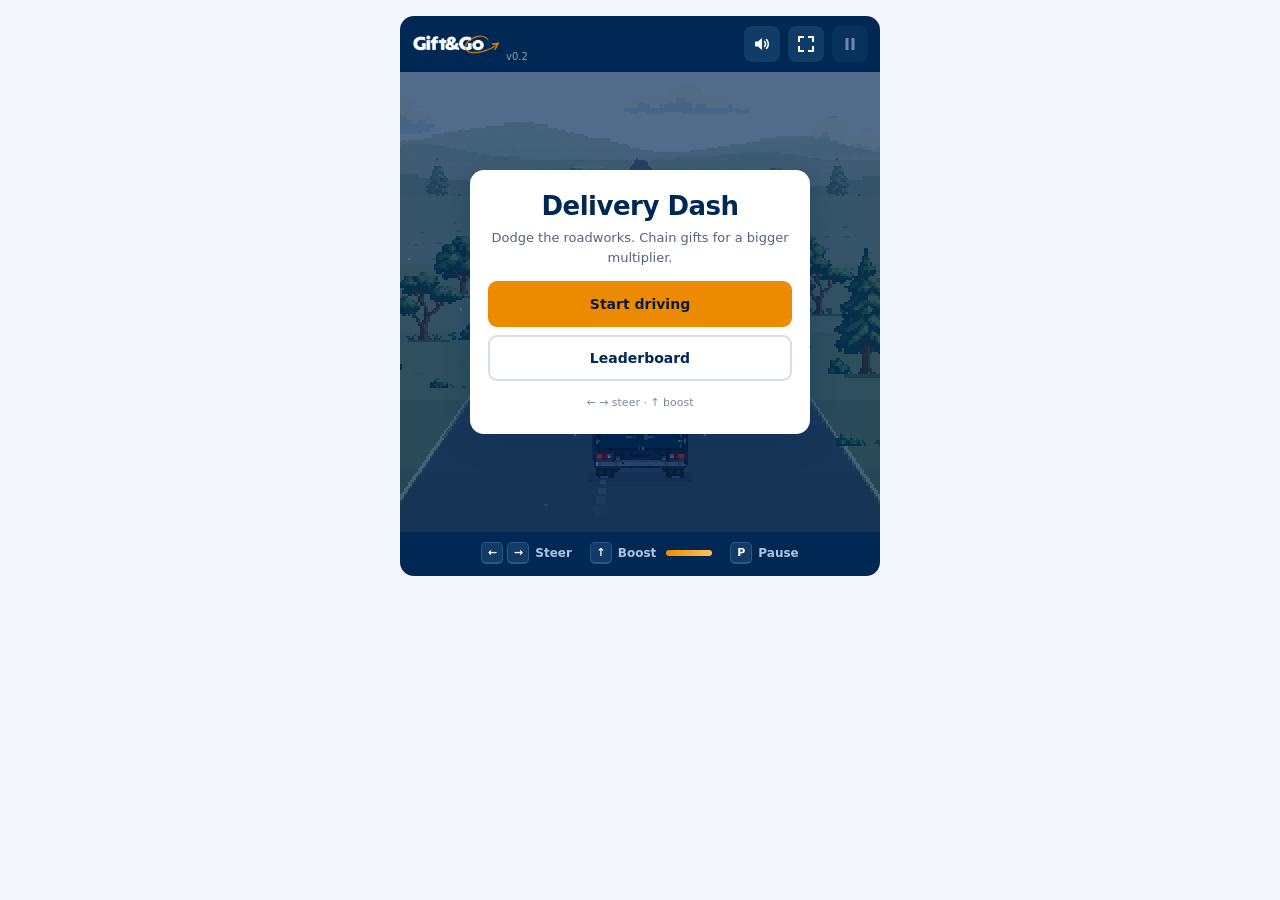
==== index.html @ 468d2d81 "Add music, sound effects and thumb boost control - Background music tracks and synthesized sound eff" ====
<!doctype html>
<html lang="en"><head><meta charset="UTF-8"><meta name="viewport" content="width=device-width,initial-scale=1,viewport-fit=cover"><title>Gift&Go Delivery Dash</title><style>body{margin:0;padding:16px;background:#F4F6FB;font-family:system-ui} @media(max-width:400px){body{padding:0}}</style></head><body>
<div id="giftgo-delivery-dash-preview">
<section class="delivery-dash" tabindex="-1" aria-label="Gift and Go Delivery Dash driving game">
  <header class="dash-header">
    <img data-brand-logo width="88" height="21" alt="Gift&amp;Go" />
    <small class="dash-version">v0.2</small>
    <div class="dash-volume dash-header-first">
      <button class="dash-icon-button" type="button" data-action="volume" aria-label="Volume" aria-expanded="false">
        <svg viewBox="0 0 16 16" width="16" height="16" aria-hidden="true"><path d="M1 5.5h3L8 2v12l-4-3.5H1z" fill="currentColor"/><path data-volume-waves d="M10.5 5.5a3.5 3.5 0 010 5M12.5 3.5a6.5 6.5 0 010 9" fill="none" stroke="currentColor" stroke-width="1.6" stroke-linecap="round"/></svg>
      </button>
      <div class="dash-volume-panel" data-volume-panel hidden>
        <span aria-hidden="true">Music</span>
        <input type="range" min="0" max="100" step="5" value="40" data-volume aria-label="Music volume" />
        <output data-volume-value>40%</output>
        <span aria-hidden="true">Effects</span>
        <input type="range" min="0" max="100" step="5" value="50" data-sfx-volume aria-label="Sound effects volume" />
        <output data-sfx-volume-value>50%</output>
        <span class="dash-thumb-setting" aria-hidden="true">Boost</span>
        <div class="dash-thumb-setting dash-thumb-toggle" role="radiogroup" aria-label="Boost button side">
          <button type="button" role="radio" data-thumb="left" aria-checked="false">Left</button>
          <button type="button" role="radio" data-thumb="right" aria-checked="true">Right</button>
        </div>
      </div>
    </div>
    <button class="dash-icon-button" type="button" data-action="fullscreen" aria-label="Enter fullscreen" aria-pressed="false">
      <svg viewBox="0 0 16 16" width="16" height="16" aria-hidden="true" data-fullscreen-icon><path d="M1 6V1h5M10 1h5v5M15 10v5h-5M6 15H1v-5" fill="none" stroke="currentColor" stroke-width="2"/></svg>
    </button>
    <button class="dash-icon-button" type="button" data-action="pause" aria-label="Pause" disabled>
      <svg viewBox="0 0 16 16" width="16" height="16" aria-hidden="true"><path data-pause-icon d="M3.5 2h3v12h-3zM9.5 2h3v12h-3z" fill="currentColor"/></svg>
    </button>
  </header>
  <div class="dash-scene" data-scene>
    <canvas data-game-canvas width="240" height="230" aria-label="Three-lane road. Steer left and right to dodge cones, barriers, traffic drums and potholes. Collect gifts, and grab the rare golden coupon, as the pace increases."></canvas>
    <img class="dash-truck-logo" data-truck-logo alt="" aria-hidden="true" />
    <div class="dash-hud" aria-label="Run statistics">
      <span class="dash-score" data-score-box>
        <span class="dash-pill"><span data-score>0</span><small>pts</small><span class="dash-mult" data-multiplier>×1</span></span>
        <span class="dash-chain" aria-hidden="true"><span data-chain-fill></span></span>
      </span>
      <span class="dash-pill dash-pill-points" aria-label="Gift points to spend at shops">
        <svg viewBox="0 0 16 16" width="14" height="14" aria-hidden="true"><path d="M2 6h12v3H2zM3 9h10v5H3zM7 6h2v8H7z" fill="currentColor"/><path d="M8 6C6 2 3 3 4 6M8 6c2-4 5-3 4 0" fill="none" stroke="currentColor" stroke-width="1.4"/></svg>
        <span data-points>0</span>
      </span>
    </div>
    <div class="dash-perks" data-perks hidden></div>
    <div class="dash-delivery" data-delivery hidden>
      <span data-delivery-text></span>
      <span class="dash-delivery-bar" aria-hidden="true"><span data-delivery-fill></span></span>
    </div>
    <span class="dash-toast" data-toast hidden></span>
    <span class="dash-streak-call" data-streak-call aria-hidden="true" hidden></span>
    <span class="dash-snappy" data-snappy aria-hidden="true" hidden><span class="dash-snappy-word">SNAPPY</span><span class="dash-snappy-points" data-snappy-points></span></span>
    <div class="dash-swipe-hint" data-swipe-hint aria-hidden="true" hidden>
      <div class="dash-swipe-track">
        <svg class="dash-swipe-chevron dash-swipe-chevron-left" viewBox="0 0 16 12" width="20" height="15"><path d="M7 1L2 6l5 5M14 1L9 6l5 5" fill="none" stroke="currentColor" stroke-width="2.4" stroke-linecap="round" stroke-linejoin="round"/></svg>
        <span class="dash-swipe-trail dash-swipe-trail-left"></span>
        <span class="dash-swipe-trail dash-swipe-trail-right"></span>
        <svg class="dash-swipe-hand" viewBox="0 0 13 17" width="26" height="34" shape-rendering="crispEdges">
          <path fill="#002855" d="M3 0h5v10H3zM6 5h7v6H6zM0 7h5v5H0zM1 8h12v7H1zM2 15h10v2H2z"/>
          <path fill="#FFF" d="M4 1h3v9H4zM7 6h5v4H7zM1 8h3v3H1zM2 9h10v5H2zM3 14h8v2H3z"/>
          <path fill="#002855" d="M9 6h1v3H9z"/>
        </svg>
        <svg class="dash-swipe-chevron dash-swipe-chevron-right" viewBox="0 0 16 12" width="20" height="15"><path d="M2 1l5 5-5 5M9 1l5 5-5 5" fill="none" stroke="currentColor" stroke-width="2.4" stroke-linecap="round" stroke-linejoin="round"/></svg>
      </div>
      <span class="dash-swipe-label">SWIPE TO STEER</span>
    </div>
    <button class="dash-boost" type="button" data-action="boost" aria-label="Boost. Hold to go faster" disabled>
      <span class="dash-boost-label" data-boost-label>BOOST</span>
    </button>
    <div class="dash-overlay" data-overlay>
      <div class="dash-overlay-card" data-main-card>
        <span class="dash-eyebrow" data-eyebrow hidden></span>
        <h2 data-overlay-title>Delivery Dash</h2>
        <p data-overlay-message>Dodge the roadworks. Collect the gifts.</p>
        <form class="dash-submit" data-submit hidden>
          <input type="text" data-nickname maxlength="16" placeholder="Nickname for the leaderboard" autocomplete="nickname" aria-label="Nickname for the leaderboard" />
          <button type="submit" data-submit-button>Submit</button>
        </form>
        <p class="dash-board-note" data-board-note role="status" hidden></p>
        <div class="dash-rewards" data-rewards hidden></div>
        <div class="dash-actions">
          <button class="dash-start" type="button" data-action="start" disabled>Start driving</button>
          <button class="dash-start" type="button" data-action="leave-shop" hidden>Back on the road</button>
          <button class="dash-secondary" type="button" data-action="open-board">Leaderboard</button>
        </div>
        <p class="dash-howto" data-howto>
          <span class="dash-howto-keys">← → steer · ↑ boost</span>
          <span class="dash-howto-touch">Swipe to steer · hold BOOST</span>
        </p>
      </div>
      <div class="dash-overlay-card dash-board-card" data-board-card hidden>
        <h2>Leaderboard</h2>
        <div class="dash-board-tabs" role="tablist" aria-label="Leaderboard version">
          <button type="button" role="tab" data-board-tab="v02" aria-selected="true">v0.2 · Score</button>
          <button type="button" role="tab" data-board-tab="v01" aria-selected="false">v0.1 · Hall of Fame</button>
        </div>
        <input class="dash-board-search" type="search" data-board-search maxlength="16" placeholder="Search names" autocomplete="off" spellcheck="false" aria-label="Search leaderboard names" />
        <p class="dash-board-note" data-board-result role="status" hidden></p>
        <ol class="dash-board" data-board-list></ol>
        <p class="dash-board-empty" data-board-empty></p>
        <button class="dash-start" type="button" data-action="close-board">Back</button>
      </div>
    </div>
  </div>
  <footer class="dash-controls" aria-label="Keyboard controls">
    <span class="dash-key-group"><kbd>←</kbd><kbd>→</kbd><span>Steer</span></span>
    <span class="dash-key-group"><kbd>↑</kbd><span>Boost</span><span class="dash-boost-meter" data-boost-meter aria-hidden="true"><span></span></span></span>
    <span class="dash-key-group"><kbd>P</kbd><span>Pause</span></span>
  </footer>
  <span class="dash-sr-only" role="status" aria-live="polite" data-live-status></span>
</section>

</div>
<style>

.delivery-dash, .delivery-dash * { box-sizing: border-box; }
.delivery-dash { width: 100%; max-width: 480px; margin-inline: auto; overflow: hidden; border-radius: 14px; background: #002855; color: #fff; font-family: system-ui, -apple-system, BlinkMacSystemFont, "Segoe UI", sans-serif; }
.delivery-dash:focus { outline: none; }
.delivery-dash button { font: inherit; cursor: pointer; }
.delivery-dash button:focus-visible { outline: 3px solid #FFC35B; outline-offset: -3px; }
.delivery-dash button:disabled { cursor: default; opacity: 0.45; }
.delivery-dash [hidden] { display: none !important; } 

.dash-header { position: relative; display: flex; align-items: center; gap: 8px; padding: 10px 12px; }
.dash-header img { display: block; object-fit: contain; }
.dash-version { align-self: flex-end; margin-left: -2px; font-size: 10px; line-height: 1; opacity: 0.55; }
.dash-header-first { margin-left: auto; }
.dash-icon-button { display: grid; place-items: center; width: 36px; height: 36px; padding: 0; background: #123C68; border: 0; border-radius: 8px; color: #FFF; }
/* The panel hangs from the header's right edge so it fits on narrow screens. */
.dash-volume-panel { position: absolute; top: calc(100% - 4px); right: 12px; z-index: 20; display: grid; grid-template-columns: auto minmax(80px, 120px) auto; align-items: center; gap: 8px 10px; padding: 10px 12px; border-radius: 10px; background: #123C68; box-shadow: 0 4px 14px #0008; }
.dash-volume-panel input { width: 100%; margin: 0; accent-color: #ED8B00; cursor: pointer; }
.dash-volume-panel span { font-size: 12px; font-weight: 700; }
.dash-volume-panel output { min-width: 34px; font-size: 12px; font-weight: 700; font-variant-numeric: tabular-nums; text-align: right; }

.dash-scene { position: relative; width: 100%; min-height: 340px; overflow: hidden; background: #002855; }
.dash-scene canvas { display: block; width: 100%; height: auto; image-rendering: pixelated; touch-action: pan-y; }
.dash-truck-logo { position: absolute; display: block; height: auto; image-rendering: auto; max-width: none; pointer-events: none; visibility: hidden; }
.delivery-dash[data-state="running"] .dash-scene { min-height: 0; }

.dash-hud { position: absolute; top: 10px; left: 10px; right: 10px; display: flex; justify-content: space-between; pointer-events: none; }
.delivery-dash[data-state="ready"] .dash-hud { visibility: hidden; }
.dash-pill { display: inline-flex; align-items: center; gap: 5px; padding: 5px 12px; border-radius: 999px; background: #002855D9; color: #FFF; font-size: 17px; font-weight: 700; font-variant-numeric: tabular-nums; }
.dash-pill small { font-size: 11px; font-weight: 600; color: #AEC3DC; }
.dash-pill-points { color: #FFC35B; align-self: flex-start; }
.dash-score { display: flex; flex-direction: column; align-items: flex-start; gap: 4px; }
.dash-mult { margin-left: 2px; color: #FFC35B; font-size: 14px; font-weight: 800; transition: color 0.2s, text-shadow 0.2s; }
.dash-mult:is([data-tier="2"], [data-tier="3"]) { color: #FFB21E; text-shadow: 0 0 6px #ED8B00; }
.dash-mult:is([data-tier="4"], [data-tier="5"]) { color: #FF9A2E; font-size: 15px; text-shadow: 0 0 8px #FF6A00, 0 0 14px #ED8B0099; }
.dash-mult:is([data-tier="6"], [data-tier="7"], [data-tier="8"]) { color: #FFF2B8; font-size: 16px; text-shadow: 0 0 8px #FFC35B, 0 0 16px #FF6A00; animation: dash-mult-fire 0.8s ease-in-out infinite alternate; }
.dash-score[data-flash="up"] .dash-pill { animation: dash-pill-up 0.9s ease-out; }
.dash-score[data-flash="up"] .dash-mult { animation: dash-mult-pop 0.9s ease-out; }
.dash-score[data-flash="up"] .dash-chain span { background: #FFF2B8; box-shadow: 0 0 8px #FFC35B; }
.dash-score[data-flash="lost"] .dash-pill { animation: dash-pill-lost 0.9s ease-out; }
.dash-score[data-flash="lost"] .dash-mult { color: #FF5A4D; text-shadow: 0 0 6px #FF2A1A; }
.dash-score[data-flash="lost"] .dash-chain span { background: #FF5A4D; }
@keyframes dash-mult-fire { to { transform: scale(1.12); } }
@keyframes dash-mult-pop { 0% { transform: scale(2.2); } 40% { transform: scale(1.35); } 100% { transform: scale(1); } }
@keyframes dash-pill-up { 0% { box-shadow: 0 0 0 0 #FFC35BCC; } 35% { box-shadow: 0 0 0 5px #FFC35B88, 0 0 18px #ED8B00; } 100% { box-shadow: 0 0 0 0 #FFC35B00; } }
@keyframes dash-pill-lost {
  0% { transform: none; box-shadow: 0 0 0 4px #FF3B2AAA, 0 0 14px #FF3B2A; }
  15% { transform: translateX(-4px); }
  30% { transform: translateX(4px); }
  45% { transform: translateX(-3px); }
  60% { transform: translateX(3px); }
  100% { transform: none; box-shadow: 0 0 0 0 #FF3B2A00; }
}
.dash-chain { display: block; width: 100%; height: 3px; overflow: hidden; border-radius: 2px; background: #FFFFFF33; }
.dash-chain span { display: block; width: 0; height: 100%; background: #FFC35B; transition: width 0.15s linear; }
.dash-delivery { position: absolute; top: 46px; right: 10px; min-width: 128px; max-width: 55%; padding: 6px 10px 8px; border-radius: 10px; background: #002855D9; color: #FFF; font-size: 12px; font-weight: 750; letter-spacing: 0.4px; text-align: center; font-variant-numeric: tabular-nums; pointer-events: none; }
.dash-delivery[data-phase="incoming"] { color: #BFE8CE; }
.dash-delivery-bar { display: block; height: 4px; margin-top: 5px; overflow: hidden; border-radius: 2px; background: #FFFFFF33; }
.dash-delivery-bar span { display: block; width: 100%; height: 100%; background: #4CC380; }
.dash-delivery[data-urgent="true"] .dash-delivery-bar span { background: #FF6A4D; }
.dash-perks { position: absolute; top: 52px; left: 10px; display: flex; flex-wrap: wrap; gap: 4px; max-width: 70%; pointer-events: none; }
.dash-perks span { padding: 3px 8px; border-radius: 999px; background: #002855D9; color: #FFCF80; font-size: 11px; font-weight: 650; }
.dash-toast { position: absolute; top: 14px; left: 50%; transform: translateX(-50%); padding: 5px 12px; border-radius: 999px; background: #ED8B00; color: #0A1D40; font-weight: 750; font-size: 12px; white-space: nowrap; pointer-events: none; }
.dash-snappy { position: absolute; top: 34%; left: 50%; display: flex; flex-direction: column; align-items: center; gap: 4px; transform: translate(-50%, -50%) rotate(-7deg); color: #FFF; font-style: italic; line-height: 1; pointer-events: none; animation: dash-snappy-pop 1.3s ease-out forwards; }
.dash-snappy-word { font-size: 42px; font-weight: 900; letter-spacing: 1px; text-decoration: line-through; text-decoration-color: #ED8B00; text-decoration-thickness: 6px; text-shadow: 0 3px 0 #002855, 0 0 12px #3C9FE4; }
.dash-snappy-points { font-size: 30px; font-weight: 900; color: #FFE08A; text-shadow: 0 3px 0 #002855, 0 0 10px #ED8B00; }
.dash-streak-call { position: absolute; top: 82px; left: 10px; transform-origin: left center; color: #FFE08A; font-size: 22px; font-weight: 900; font-style: italic; letter-spacing: 0.5px; line-height: 1; text-shadow: 0 2px 0 #002855, 0 0 10px #ED8B00; pointer-events: none; animation: dash-streak-up 1.3s ease-out forwards; }
.dash-streak-call[data-kind="lost"] { color: #FF5A4D; text-shadow: 0 2px 0 #002855, 0 0 10px #FF2A1A; animation-name: dash-streak-lost; }
@keyframes dash-streak-up {
  0% { opacity: 0; transform: scale(0.4); }
  20% { opacity: 1; transform: scale(1.25); }
  35% { transform: scale(1); }
  75% { opacity: 1; }
  100% { opacity: 0; transform: translateY(-14px); }
}
@keyframes dash-streak-lost {
  0% { opacity: 0; transform: scale(1.6); }
  15% { opacity: 1; transform: scale(1) translateX(-5px); }
  25% { transform: translateX(5px); }
  35% { transform: translateX(-3px); }
  45% { transform: none; }
  75% { opacity: 1; }
  100% { opacity: 0; transform: translateY(10px); }
}
@keyframes dash-snappy-pop {
  0% { opacity: 0; transform: translate(-50%, -50%) rotate(-7deg) scale(0.3); }
  18% { opacity: 1; transform: translate(-50%, -50%) rotate(-7deg) scale(1.15); }
  30% { transform: translate(-50%, -50%) rotate(-7deg) scale(1); }
  75% { opacity: 1; }
  100% { opacity: 0; transform: translate(-50%, -70%) rotate(-7deg) scale(1); }
}
@media (prefers-reduced-motion: reduce) {
  .dash-snappy, .dash-streak-call, .dash-mult, .dash-score .dash-pill { animation: none !important; }
}

.dash-swipe-hint { position: absolute; top: 30%; left: 50%; transform: translateX(-50%); display: flex; flex-direction: column; align-items: center; gap: 6px; pointer-events: none; animation: dash-swipe-in 0.3s ease-out; }
.dash-swipe-track { position: relative; width: 156px; height: 40px; }
.dash-swipe-hand { position: absolute; top: 2px; left: calc(50% - 11px); filter: drop-shadow(0 2px 0 #00285599); animation: dash-swipe-hand 2.4s ease-in-out infinite; }
.dash-swipe-chevron { position: absolute; top: 0; color: #FFC35B; filter: drop-shadow(0 1px 0 #002855); opacity: 0.45; }
.dash-swipe-chevron-left { left: 0; animation: dash-swipe-left 2.4s ease-in-out infinite; }
.dash-swipe-chevron-right { right: 0; animation: dash-swipe-right 2.4s ease-in-out infinite; }
.dash-swipe-trail { position: absolute; top: 5px; width: 46px; height: 4px; border-radius: 2px; transform: scaleX(0); }
.dash-swipe-trail-left { right: 50%; transform-origin: right; background: linear-gradient(270deg, #FFFFFFCC, #FFFFFF00); animation: dash-swipe-trail-left 2.4s ease-in-out infinite; }
.dash-swipe-trail-right { left: 50%; transform-origin: left; background: linear-gradient(90deg, #FFFFFFCC, #FFFFFF00); animation: dash-swipe-trail-right 2.4s ease-in-out infinite; }
.dash-swipe-label { padding: 4px 10px; border-radius: 999px; background: #002855D9; color: #FFF; font-size: 11px; font-weight: 800; letter-spacing: 2px; white-space: nowrap; }
@keyframes dash-swipe-in { from { opacity: 0; transform: translate(-50%, 6px); } }
@keyframes dash-swipe-hand {
  0% { transform: translateX(0) scale(1.15); opacity: 0; }
  8% { transform: translateX(0) scale(1); opacity: 1; }
  34% { transform: translateX(-46px) scale(1); opacity: 1; }
  44%, 50% { transform: translateX(-46px) scale(1.15); opacity: 0; }
  51% { transform: translateX(0) scale(1.15); opacity: 0; }
  58% { transform: translateX(0) scale(1); opacity: 1; }
  84% { transform: translateX(46px) scale(1); opacity: 1; }
  94%, 100% { transform: translateX(46px) scale(1.15); opacity: 0; }
}
@keyframes dash-swipe-trail-left { 0%, 8% { transform: scaleX(0); opacity: 1; } 34% { transform: scaleX(1); opacity: 1; } 44%, 100% { transform: scaleX(1); opacity: 0; } }
@keyframes dash-swipe-trail-right { 0%, 58% { transform: scaleX(0); opacity: 1; } 84% { transform: scaleX(1); opacity: 1; } 94%, 100% { transform: scaleX(1); opacity: 0; } }
@keyframes dash-swipe-left { 0%, 8% { opacity: 0.45; transform: none; } 26%, 40% { opacity: 1; transform: translateX(-3px); } 50%, 100% { opacity: 0.45; transform: none; } }
@keyframes dash-swipe-right { 0%, 58% { opacity: 0.45; transform: none; } 76%, 90% { opacity: 1; transform: translateX(3px); } 100% { opacity: 0.45; transform: none; } }
@media (prefers-reduced-motion: reduce) {
  .dash-swipe-hint, .dash-swipe-hand, .dash-swipe-chevron { animation: none; }
  .dash-swipe-chevron { opacity: 1; }
  .dash-swipe-trail { display: none; }
}

.dash-overlay { position: absolute; inset: 0; display: flex; padding: 12px; overflow-y: auto; background: #002855AA; }
.dash-overlay-card { width: 100%; max-width: 340px; margin: auto; background: #FFF; color: #002855; text-align: center; padding: 22px 18px; border-radius: 14px; box-shadow: 0 8px 28px #00285540; }
.dash-eyebrow { display: block; color: #7A6650; font-size: 10px; font-weight: 650; letter-spacing: 1.8px; }
.dash-overlay h2 { margin: 0 0 6px; font-size: 26px; line-height: 1.15; font-weight: 800; letter-spacing: -0.5px; }
.dash-overlay p { margin: 0 0 14px; font-size: 13px; line-height: 1.5; color: #55647A; }
.dash-overlay p:empty { display: none; }
.dash-actions { display: grid; gap: 8px; }
.dash-start, .dash-secondary { min-height: 46px; padding: 10px 22px; border-radius: 9px; font-weight: 750 !important; font-size: 14px !important; }
.dash-start { border: 0; background: #ED8B00; color: #0A1D40; }
.dash-start:hover { background: #F5A21A; }
.dash-secondary { background: transparent; border: 2px solid #D5DEEA; color: #002855; }
.dash-secondary:hover { border-color: #002855; }
.dash-howto { margin: 14px 0 0 !important; font-size: 11px !important; color: #7A8AA0 !important; }
.dash-howto-touch { display: none; }
.dash-touch .dash-howto-keys { display: none; } .dash-touch .dash-howto-touch { display: inline; }
.delivery-dash:not([data-state="ready"]) .dash-howto { display: none; }

.dash-submit { display: flex; gap: 6px; margin: 0 0 12px; }
.dash-submit input { flex: 1; min-width: 0; min-height: 44px; padding: 0 10px; border: 1px solid #B9C7D8; border-radius: 8px; font: inherit; font-size: 16px; color: #002855; background: #FFF; }
.dash-submit input:focus-visible { outline: 3px solid #FFC35B; outline-offset: 0; }
.dash-submit button { min-height: 44px; padding: 0 16px; border: 0; border-radius: 8px; background: #002855; color: #FFF; font-weight: 700; font-size: 13px; }
.dash-board-note { margin: 0 0 12px !important; font-size: 13px !important; font-weight: 700; color: #B05F00 !important; }

.dash-board-card { display: flex; flex-direction: column; max-height: 100%; }
.dash-board-card h2 { margin-bottom: 10px; }
.dash-board { flex: 1; min-height: 0; margin: 0 0 12px; padding: 0; overflow-y: auto; overscroll-behavior: contain; list-style: none; text-align: left; }
.dash-board li { display: flex; align-items: center; gap: 10px; padding: 7px 10px; border-radius: 7px; font-size: 14px; font-variant-numeric: tabular-nums; }
.dash-board li:nth-child(odd) { background: #F4F6FB; }
.dash-board li.dash-board-you { background: #FFE9C2; font-weight: 700; }
.dash-board-rank { flex-shrink: 0; min-width: 3ch; color: #ED8B00; font-weight: 800; }
.dash-board-name { flex: 1; min-width: 0; overflow: hidden; text-overflow: ellipsis; white-space: nowrap; }
.dash-board-value { color: #55647A; }
.dash-board-tabs { display: flex; gap: 6px; margin-bottom: 10px; }
.dash-board-tabs button { flex: 1; padding: 7px 6px; border: 1px solid #C9D3E3; border-radius: 8px; background: #FFF; color: #55647A; font-size: 12px; font-weight: 700; }
.dash-board-tabs button[aria-selected="true"] { border-color: #ED8B00; background: #FFF2D9; color: #002855; }
.dash-board-empty { margin-bottom: 12px !important; }
.dash-board-search { width: 100%; min-height: 40px; margin-bottom: 10px; padding: 0 10px; border: 1px solid #B9C7D8; border-radius: 8px; font: inherit; font-size: 16px; color: #002855; background: #FFF; }
.dash-board-search:focus-visible { outline: 3px solid #FFC35B; outline-offset: 0; }
.delivery-dash[data-board-open="true"] .dash-scene { min-height: 540px; }

/* Desktop lists the keys under the road; touch hides the strip and steers with swipes plus the thumb button. */
.dash-controls { display: flex; flex-wrap: wrap; align-items: center; justify-content: center; gap: 6px 18px; padding: 10px 12px 12px; color: #AEC3DC; font-size: 12px; font-weight: 650; }
.dash-key-group { display: inline-flex; align-items: center; gap: 4px; }
.dash-key-group span { margin-left: 2px; }
.dash-controls kbd { display: inline-grid; place-items: center; min-width: 22px; height: 22px; padding: 0 5px; border: 1px solid #2F5683; border-bottom-width: 2px; border-radius: 5px; background: #123C68; color: #FFF; font: inherit; font-size: 11px; font-weight: 800; }
.dash-boost-meter { display: inline-block; width: 46px; height: 6px; margin-left: 6px !important; overflow: hidden; border-radius: 3px; background: #FFFFFF26; }
.dash-boost-meter span { display: block; width: var(--boost-fill, 100%); height: 100%; margin: 0 !important; background: linear-gradient(90deg, #ED8B00, #FFC35B); transition: width 0.1s linear; }
.delivery-dash[data-boost-locked="true"] .dash-boost-meter span { background: #6B7C93; }
.dash-touch .dash-controls { display: none; }

/* A round thumb button in the bottom corner; its ring empties as boost is spent. */
.dash-boost { --ring: #FFC35B; position: absolute; bottom: 14px; right: 14px; display: none; place-items: center; width: 78px; height: 78px; padding: 0; border: 0; border-radius: 50%; background: conic-gradient(var(--ring) var(--boost-fill, 100%), #FFFFFF2E 0); color: #FFF; font-weight: 800 !important; font-size: 12px !important; letter-spacing: 1.5px; touch-action: none; user-select: none; -webkit-user-select: none; -webkit-touch-callout: none; box-shadow: 0 3px 10px #0008; transition: transform 0.08s; }
.dash-touch[data-state="running"] .dash-boost { display: grid; }
.delivery-dash[data-thumb="left"] .dash-boost { right: auto; left: 14px; }
.dash-boost-label { display: grid; place-items: center; width: calc(100% - 10px); height: calc(100% - 10px); border-radius: 50%; background: #123C68E6; text-shadow: 0 1px 2px #00285599; }
.dash-boost[data-active="true"] { transform: scale(0.94); box-shadow: 0 0 0 3px #FFC35B88, 0 0 18px #ED8B00; }
.dash-boost[data-locked="true"] { --ring: #6B7C93; font-size: 9px !important; letter-spacing: 0.5px; }
.dash-boost:disabled { opacity: 0.45; }
.dash-thumb-setting { display: none; }
.dash-touch .dash-thumb-setting { display: block; }
.dash-touch .dash-thumb-toggle { grid-column: span 2; display: grid; grid-template-columns: 1fr 1fr; gap: 0; overflow: hidden; border-radius: 7px; border: 1px solid #2F5683; }
.dash-thumb-toggle button { min-height: 30px; padding: 0 8px; border: 0; background: transparent; color: #AEC3DC; font-size: 12px !important; font-weight: 700 !important; }
.dash-thumb-toggle button[aria-checked="true"] { background: #ED8B00; color: #0A1D40; }
.dash-sr-only { position: absolute; width: 1px; height: 1px; padding: 0; overflow: hidden; clip-path: inset(50%); white-space: nowrap; }

.dash-rewards { display: grid; gap: 8px; margin: 12px 0; text-align: left; }
.dash-rewards button { --accent: #ED8B00; position: relative; display: flex; align-items: center; gap: 12px; padding: 9px 12px 9px 9px; min-height: 56px; text-align: left; color: #FFF; background: linear-gradient(100deg, #0B3A6B, #123C68); border: 1px solid #41638A; border-left: 4px solid var(--accent); border-radius: 10px; transition: transform 0.12s, box-shadow 0.12s; }
.dash-rewards button:not(:disabled):hover, .dash-rewards button:not(:disabled):focus-visible { transform: translateY(-1px); box-shadow: 0 0 0 2px var(--accent), 0 6px 14px #00285540; }
.dash-rewards button:not(:disabled):active { transform: scale(0.98); }
.dash-rewards button:disabled { filter: grayscale(0.7); }
.dash-rewards svg { flex-shrink: 0; width: 34px; height: 34px; padding: 5px; border-radius: 50%; background: var(--accent); color: #FFF; }
.dash-reward-text { display: flex; flex-direction: column; gap: 2px; min-width: 0; }
.dash-rewards strong { font-size: 13px; letter-spacing: 0.2px; }
.dash-reward-text span { font-size: 11px; line-height: 1.35; color: #C6D5E8; }
.dash-reward-cost { margin-left: auto; padding-left: 8px; font-style: normal; font-weight: 750; font-size: 12px; color: #FFC35B; font-variant-numeric: tabular-nums; white-space: nowrap; }

.delivery-dash:is([data-state="reward"], [data-state="shop"]) .dash-overlay { background: radial-gradient(circle at 50% 30%, #FFC35B55, #002855DD 80%); }
.delivery-dash:is([data-state="reward"], [data-state="shop"]) .dash-overlay-card { background: #002855; color: #FFF; border: 2px dashed #FFC35B; box-shadow: 0 0 0 4px #002855, 0 0 28px #ED8B0088; padding: 16px; }
.delivery-dash:is([data-state="reward"], [data-state="shop"]) .dash-eyebrow { color: #FFC35B; }
.delivery-dash:is([data-state="reward"], [data-state="shop"]) .dash-overlay h2 { font-size: 34px; letter-spacing: 6px; margin: 4px 0; color: #FFC35B; text-shadow: 0 2px 0 #B05F00; }
.delivery-dash:is([data-state="reward"], [data-state="shop"]) .dash-overlay p { color: #C6D5E8; }
.delivery-dash:is([data-state="reward"], [data-state="shop"]) [data-action="open-board"] { display: none; }
.delivery-dash[data-state="shop"] .dash-scene { min-height: 480px; }

.delivery-dash.dash-fullscreen { position: fixed; inset: 0; z-index: 2147483000; width: 100vw; height: 100vh; height: 100dvh; max-width: none; border-radius: 0; display: flex; flex-direction: column; justify-content: space-between; padding: env(safe-area-inset-top) env(safe-area-inset-right) env(safe-area-inset-bottom) env(safe-area-inset-left); }
.dash-fullscreen .dash-scene { flex: 1 1 0; width: 100%; min-height: 0 !important; margin-inline: auto; align-self: center; }
.dash-fullscreen .dash-header, .dash-fullscreen .dash-controls { width: min(100%, 640px); margin-inline: auto; }
.dash-fullscreen[data-state="running"], .dash-fullscreen[data-state="running"] canvas { touch-action: none; overscroll-behavior: none; }
@media (max-height: 700px) {
  .dash-fullscreen .dash-overlay { padding: 8px; }
  .dash-fullscreen .dash-overlay-card { padding: 12px; }
  .dash-fullscreen:is([data-state="reward"], [data-state="shop"]) .dash-overlay h2 { font-size: 26px; letter-spacing: 4px; margin: 2px 0; }
  .dash-fullscreen .dash-overlay p { margin-bottom: 8px; }
  .dash-fullscreen .dash-rewards { gap: 6px; margin: 8px 0; }
  .dash-fullscreen .dash-rewards button { min-height: 46px; padding-block: 6px; }
}
@media (orientation: landscape) and (max-height: 520px) {
  .dash-fullscreen .dash-header { padding: 4px 14px; }
  .dash-fullscreen .dash-controls { padding: 4px 12px 6px; }
  .dash-fullscreen .dash-overlay-card { padding: 12px; }
  .dash-fullscreen .dash-overlay h2 { font-size: 20px; margin-bottom: 4px; }
  .dash-fullscreen .dash-overlay p { margin-bottom: 8px; }
  .dash-fullscreen .dash-howto { display: none; }
  .dash-fullscreen .dash-rewards button { min-height: 40px; }
}
@media (max-width: 380px) {
  .dash-overlay-card { padding: 16px 14px; }
  .dash-overlay h2 { font-size: 23px; }
}

</style>
<script>
(()=>{
// Embedded sprites, including the original loading-animation scenery.
const DELIVERY_DASH_ASSETS = { "truck": "[data-uri]", "logo": "[data-uri]", "trees": "[data-uri]", "hills": "[data-uri]", "cloud0": "[data-uri]", "cloud1": "[data-uri]", "cloud2": "[data-uri]", "snappy": "[data-uri]", "giftasaurusBody": "[data-uri]", "giftasaurusOpen": "[data-uri]", "giftasaurusClosed": "[data-uri]", "stalledCar": "[data-uri]", "maintenanceTruck": "[data-uri]", "laneClosed": "[data-uri]", "laneOpen": "[data-uri]", "birdsStanding": "[data-uri]", "birdsFlapping": "[data-uri]", "puddle": "[data-uri]", "windsockLimp": "[data-uri]", "windsockStreaming": "[data-uri]", "craneBody": "[data-uri]", "craneBall": "[data-uri]", "ferrari": "[data-uri]" };

const WHITE_STROKE = 'fill="none" stroke="currentColor" stroke-width="2.4" stroke-linecap="round" stroke-linejoin="round"';
const REWARD_CATALOG = {
    ghost: {
        label: 'Ghost Truck', description: 'Drive straight through hazards · 7s', accent: '#5B7FD6', toast: 'Ghost truck! Drive through anything!',
        icon: `<path d="M5 22V11a7 7 0 0 1 14 0v11l-3.5-3-3.5 3-3.5-3z" fill="currentColor"/><circle cx="9.5" cy="11" r="1.6" style="fill:var(--accent)"/><circle cx="14.5" cy="11" r="1.6" style="fill:var(--accent)"/>`,
    },
    jackpot: {
        label: 'Jackpot', description: 'Every gift is worth 50 points · 10s', accent: '#8E44C9', toast: 'Jackpot! 50 points a gift!',
        icon: `<path d="m12 2 3 6.5 7 .9-5.2 4.8 1.4 7L12 17.8 5.8 21.2l1.4-7L2 9.4l7-.9z" fill="currentColor"/>`,
    },
    rain: {
        label: 'Holiday Gift Shoppe', description: 'Every hazard ahead turns into a gift', accent: '#2E9B5A', toast: 'Holiday Gift Shoppe!',
        icon: `<rect x="3" y="10" width="18" height="11" rx="1.5" fill="currentColor"/><path d="M12 10v11M2 7h20v3H2z" style="stroke:var(--accent)" stroke-width="2" fill="currentColor"/><path d="M12 7c-2-4-6-3-5 0M12 7c2-4 6-3 5 0" ${WHITE_STROKE} stroke-width="2"/>`,
    },
    shield: {
        label: 'Shield', description: 'Absorbs one crash · hold one', accent: '#1FA3B5', toast: 'Shield equipped!',
        icon: `<path d="M12 2 21 5.5v6C21 17 17 20.5 12 22 7 20.5 3 17 3 11.5v-6z" fill="currentColor"/><path d="m8 12 3 3 5-6" fill="none" style="stroke:var(--accent)" stroke-width="2.6" stroke-linecap="round" stroke-linejoin="round"/>`,
    },
    nitro: {
        label: 'Bigger Nitro Tank', description: '+1s of boost per tank', accent: '#F06A1A', toast: 'Nitro tank upgraded!',
        icon: `<path d="M13 2 4 14h7l-1 8 9-12h-7z" fill="currentColor"/>`,
    },
    loyalty: {
        label: 'Loyalty Card', description: '+5 points for every gift', accent: '#ED8B00', toast: 'Loyalty card upgraded!',
        icon: `<rect x="2" y="5" width="20" height="14" rx="2" fill="currentColor"/><path d="M2 9h20" style="stroke:var(--accent)" stroke-width="2.4"/><path d="M5 15h6" style="stroke:var(--accent)" stroke-width="2" stroke-linecap="round"/>`,
    },
    magnet: {
        label: 'Black & Decker Dustbuster', description: 'Hoovers up gifts one lane over · 60s', accent: '#D9381E', toast: 'Dustbuster fitted!',
        icon: `<path d="M4 3h6v9a2 2 0 0 0 4 0V3h6v9a8 8 0 0 1-16 0z" fill="currentColor"/><path d="M4 3h6v4H4zM14 3h6v4h-6z" style="fill:#002855"/>`,
    },
    freeplay: {
        label: 'Freeplay', description: 'Cash in all gift points for score at your multiplier', accent: '#E5A100', toast: 'Freeplay!',
        icon: `<circle cx="12" cy="12" r="10" fill="currentColor"/><path d="m10 8 6 4-6 4z" style="fill:var(--accent)"/>`,
    },
};
const PLAIN_GIFT_PALETTE = {
    outline: '#C69F65', front: '#F8EBCB', side: '#D9C397', lid: '#FDF5DE', lidSide: '#B77518',
    ribbon: '#ED8B00', ribbonHighlight: '#FFB843', bow: '#E78C14', bowLight: '#FFB13A', bowHighlight: '#FFE4A5', knot: '#D27400',
};
const GIFT_VARIANT_PALETTES = {
    blue: {
        outline: '#6D93C4', front: '#BFD9F5', side: '#8FB2DE', lid: '#E3EFFC', lidSide: '#4F78B0',
        ribbon: '#1F6FD1', ribbonHighlight: '#6FB1FF', bow: '#1F5FB5', bowLight: '#4D95EE', bowHighlight: '#BFE0FF', knot: '#143F7A',
    },
    green: {
        outline: '#6FA76D', front: '#C9EBC8', side: '#97C995', lid: '#E6F6E4', lidSide: '#4E8F4C',
        ribbon: '#1E9B4A', ribbonHighlight: '#6FD98F', bow: '#177A38', bowLight: '#35B862', bowHighlight: '#B8F2C6', knot: '#0F5527',
    },
    purple: {
        outline: '#8C6FB8', front: '#DCCBF0', side: '#B49CD6', lid: '#F0E6FA', lidSide: '#6C4BA0',
        ribbon: '#7B3FD0', ribbonHighlight: '#C196FF', bow: '#5E2AA8', bowLight: '#9A63F0', bowHighlight: '#E4CCFF', knot: '#401B78',
    },
    pink: {
        outline: '#C77A9B', front: '#F8D3E2', side: '#E0A3BD', lid: '#FDE9F1', lidSide: '#B04A78',
        ribbon: '#E0307A', ribbonHighlight: '#FF86B5', bow: '#C21E62', bowLight: '#F0569A', bowHighlight: '#FFC9DE', knot: '#8E1048',
    },
};
const GIFT_VARIANT_TOASTS = {
    blue: 'Blue gift! Double points',
    green: 'Green gift! Nitro refilled',
    purple: 'Purple gift! Five times the points',
    pink: 'Pink gift! Double points and a shield',
    slot: 'Slot machine!',
};
const SLOT_RESULT_TOASTS = {
    jackpot: 'JACKPOT!',
    cursed: 'CURSED!',
    triple: 'Three of a kind!',
    pair: 'A pair!',
    miss: 'No luck',
    loss: 'Lump of coal!',
};

const COUPON_REWARDS = ['ghost', 'jackpot', 'rain'];
/** Freeplay cashes in every gift point at the current multiplier; it needs at least this many. */
const FREEPLAY_MINIMUM = 10;
const GIFT_VARIANTS = [
    { variant: 'blue', chance: 0.1, multiplier: 2 },
    { variant: 'green', chance: 0.06, multiplier: 1 },
    { variant: 'purple', chance: 0.03, multiplier: 5 },
    { variant: 'pink', chance: 0.02, multiplier: 2 },
    { variant: 'slot', chance: 0.02, multiplier: 1 },
];
const SLOT_OUTCOMES = [
    { outcome: 'jackpot', chance: 0.03, payout: 500 },
    { outcome: 'triple', chance: 0.12, payout: 150 },
    { outcome: 'pair', chance: 0.3, payout: 50 },
    { outcome: 'miss', chance: 0.245, payout: 0 },
    { outcome: 'loss', chance: 0.3, payout: -100 },
    { outcome: 'cursed', chance: 0.005, payout: -5000 },
];
const SLOT_SYMBOLS = ['seven', 'gift', 'star', 'bell'];
/** Seconds after pickup at which each reel stops; the last one settles the result. */
const SLOT_REEL_STOPS = [0.9, 1.25, 1.6];
/** A slot machine is never offered again within this many seconds of the last one. */
const SLOT_MIN_GAP = 30;
const SHIELD_LIMIT = 1;
/**
 * Speed in world units per second after t seconds driven: it climbs quickly to about 3× the starting pace in the
 * first minute, then creeps up for the rest of the run with no ceiling. Rows are spaced in seconds, so speed
 * sets how the game looks and scores; how hard it is to react comes from ROW_GAPS and DIFFICULTY_FROM below.
 */
const SPEED_START = 107.5;
const SPEED_RISE = 300;
const SPEED_RISE_SECONDS = 60;
const SPEED_CREEP = 0.75;
const speedAt = (seconds) => SPEED_START + SPEED_RISE * (1 - Math.exp(-seconds / SPEED_RISE_SECONDS)) + SPEED_CREEP * seconds;
/** Distance covered in `seconds` of driving: the integral of `speedAt`. */
const distanceAt = (seconds) => SPEED_START * seconds + SPEED_RISE * (seconds - SPEED_RISE_SECONDS * (1 - Math.exp(-seconds / SPEED_RISE_SECONDS))) + SPEED_CREEP / 2 * seconds * seconds;
/**
 * Seconds between rows at the given time into the run, linearly between these points and flat after the last.
 * Easy to react to for the first 5 minutes, actively hard from 5 to 10, and from 10 minutes on it stays at 0.55s: a
 * two-lane jump takes 0.32s to cross, so that leaves about 200ms to spot it and press, which is already a very good
 * player's margin with nothing left over for fatigue or a slip.
 */
const ROW_GAPS = [[0, 1.6], [60, 1.4], [150, 1.2], [300, 0.95], [600, 0.55]];
const rowGapAt = (seconds) => {
    const next = ROW_GAPS.findIndex(([time]) => time > seconds);
    if (next === -1)
        return ROW_GAPS[ROW_GAPS.length - 1][1];
    const [fromTime, fromGap] = ROW_GAPS[next - 1], [toTime, toGap] = ROW_GAPS[next];
    return fromGap + (toGap - fromGap) * (seconds - fromTime) / (toTime - fromTime);
};
/** Seconds into the run when each tuning ramp below reaches its full value; before that it eases in from its starting value. */
const DIFFICULTY_FROM = 120;
const DIFFICULTY_FULL = 600;
/** 0 until DIFFICULTY_FROM, then rising to 1 at DIFFICULTY_FULL; scales how often the harder patterns and traps appear. */
const difficultyAt = (seconds) => Math.max(0, Math.min(1, (seconds - DIFFICULTY_FROM) / (DIFFICULTY_FULL - DIFFICULTY_FROM)));
const blend = (easy, hard, seconds) => easy + (hard - easy) * difficultyAt(seconds);
/** The river crossing is 12 seconds long, 24 seconds into every 80 second cycle of a run driven at the plain pace. */
const BRIDGE_CYCLE_SECONDS = 80;
const BRIDGE_FROM_SECONDS = 24;
const BRIDGE_TO_SECONDS = 36;
const bridgeSpan = (cycle) => ({ start: distanceAt(cycle * BRIDGE_CYCLE_SECONDS + BRIDGE_FROM_SECONDS), end: distanceAt(cycle * BRIDGE_CYCLE_SECONDS + BRIDGE_TO_SECONDS) });
/** The first river crossing that ends no more than `behind` short of `distance`. */
const nextBridge = (distance, behind = 0) => {
    for (let cycle = 0;; cycle++) {
        const span = bridgeSpan(cycle);
        if (span.end > distance - behind)
            return span;
    }
};
const inBridge = (distance) => {
    const span = nextBridge(distance);
    return distance >= span.start;
};
/** A tunnel appears this many seconds before the truck reaches it, is 10 to 18 seconds long, and a lane gantry warns of a closure this many seconds ahead. */
const TUNNEL_LEAD_SECONDS = 12;
const TUNNEL_FIRST_SECONDS = 170;
const GANTRY_SECONDS = 3;
/** In a tunnel or on the river crossing, this share of obstacles are the zone's own; the rest are the usual ones. */
const ZONE_HAZARD_CHANCE = 0.3;
const MAINTENANCE_MIN_SECONDS = 3.5;
const MAINTENANCE_MAX_SECONDS = 5;
/** A crosswind builds for this long, leaning the truck toward its lane, then shoves it into the lane at the peak. The lean eases at this many lanes a second. */
const GUST_BUILD_SECONDS = 1.3;
const GUST_EASE_LANES_PER_SECOND = 3;
const GUST_FROM_SECONDS = 150;
/** Consecutive route gifts needed for each multiplier step: x1, x2, ... x8. */
const MULTIPLIER_TIERS = [0, 5, 10, 20, 30, 40, 50, 60];
const DELIVERY_BONUS = 100;
const DELIVERY_PENALTY = 50;
/** The rare Snappy mascot pays this × the multiplier when the truck runs into it. */
const POWERPUP_BONUS = 250;
/** The Dustbuster runs out after this long and reaches gifts up to this many lanes from the truck (the middle lane covers all three, an edge lane only the middle). */
const MAGNET_SECONDS = 60;
const MAGNET_REACH_LANES = 1;
/** A crane's wrecking ball swings once across all three lanes and back every CRANE_PERIOD seconds, out to the centre of each edge lane. */
const CRANE_PERIOD = 3.2;
const CRANE_REACH = 1;
/** The ball hits a truck whose centre is within this many lanes of it: the truck's half width plus the ball's radius. */
const CRANE_HIT = 0.54;
/** Lanes of extra room, beyond the hit width, the swing is timed to leave around the route lane when the truck arrives. */
const CRANE_MARGIN = 0.18;
/** Giftasaurus bite cycle in seconds: lean in, clamp, pull back, rest. */
const BITE_CYCLE = [1.0, 1.2, 0.9, 0.8];
/** How far the jaws reach past the road edge at full stretch, in lanes: over a truck in the outer lane, short of the middle one. */
const BITE_REACH = 0.6;
/** Half the truck's width, in lanes, and how far past its near side the jaws must reach to bite (the head is then down on the roof). */
const TRUCK_HALF_WIDTH = 0.32;
const BITE_OVERLAP = 0.2;
/**
 * A rare silver Ferrari comes down the road toward the truck, FERRARI_PACE times the road's own speed again, changing lane
 * three times on the way. It always ends in a lane other than the route lane (where the route gift sits), and the last
 * change is finished FERRARI_SWAPS[2] - FERRARI_SWAP_SECONDS seconds before it arrives at the normal pace, so it never leaves
 * the truck without a clear lane to reach. Each change is signalled FERRARI_SIGNAL_SECONDS ahead by its indicator.
 */
const FERRARI_PACE = 0.64;
const FERRARI_FLIGHT_SECONDS = 3.4;
/** Seconds before reaching the truck, at the normal pace, at which each lane change starts to move. */
const FERRARI_SWAPS = [2.7, 1.95, 1.3];
const FERRARI_SWAP_SECONDS = 0.3;
const FERRARI_SIGNAL_SECONDS = 0.35;
/** The truck's half width plus the car's, in lanes. */
const FERRARI_HIT = TRUCK_HALF_WIDTH + 0.3;
/** The first Ferrari is 60 to 90 seconds in; after that one comes every 55 to 100 seconds. A plan waits for the road to clear, and is dropped after FERRARI_PLAN_TIMEOUT. */
const FERRARI_FIRST_SECONDS = 60;
const FERRARI_GAP_SECONDS = 55;
const FERRARI_GAP_SPREAD = 45;
const FERRARI_RETRY_SECONDS = 12;
const FERRARI_PLAN_SECONDS = 3;
const FERRARI_PLAN_TIMEOUT = 14;
/** Seconds of warning before the bay appears, and how far inside the unboosted arrival time the clock runs out. */
const DELIVERY_WARNING = 2.5;
const DELIVERY_MARGIN = 0.6;
const BAY_LEAD_SECONDS = 4.8;
/** Rows keep their obstacles and gifts this far clear of either end of a roadworks closure. */
const ROADWORKS_CLEARANCE = 24;
/** One cost per level; an item is sold out once every level is bought. */
const SHOP_ITEMS = [
    { item: 'shield', costs: [100] },
    { item: 'nitro', costs: [150, 300, 450] },
    { item: 'loyalty', costs: [120, 240, 360] },
    { item: 'magnet', costs: [300] },
    { item: 'freeplay', costs: [FREEPLAY_MINIMUM] },
];
const isShopItem = (reward) => SHOP_ITEMS.some(entry => entry.item === reward);
const isCouponReward = (reward) => COUPON_REWARDS.some(entry => entry === reward);
const isHazard = (kind) => kind === 'cone' || kind === 'barrier' || kind === 'drum' || kind === 'pothole' || kind === 'giftasaurus' || kind === 'stalledcar' || kind === 'birds' || kind === 'puddle';
/** Simulation only. Rendering and browser events live in delivery-dash.game.ts. */
class DeliveryDashEngine {
    constructor(random = Math.random) {
        this.random = random;
        this.state = 'ready';
        this.score = 0;
        this.chain = 0;
        this.maxMultiplier = 1;
        this.deliveries = 0;
        this.deliveriesMissed = 0;
        this.delivery = null;
        this.lastDelivery = null;
        this.lastGain = 0;
        this.lastGainAt = -100;
        this.lastChainBreak = null;
        this.lastBonusGift = null;
        this.slotSpin = null;
        this.lastSlotResult = null;
        this.nextSlotAt = 25;
        this.nextDeliveryAt = 20;
        this.lastPowerpupAt = -100;
        this.nextPowerpupAt = 35;
        this.nextGiftasaurusAt = 45;
        this.nextCraneAt = 50;
        this.nextFerrariAt = FERRARI_FIRST_SECONDS;
        this.ferrariPlan = null;
        this.ferrariRoute = 1;
        this.tunnel = null;
        this.nextTunnelAt = TUNNEL_FIRST_SECONDS;
        this.gust = null;
        this.gustPlannedFor = -1;
        this.distance = 0;
        this.gifts = 0;
        this.giftPoints = 0;
        this.pointsEarned = 0;
        this.spent = 0;
        this.coupons = 0;
        this.shields = 0;
        this.nitroLevel = 0;
        this.loyaltyLevel = 0;
        this.magnetUntil = 0;
        this.jackpotUntil = 0;
        this.ghostUntil = 0;
        this.rainUntil = 0;
        this.sweepAt = -100;
        this.offer = [];
        this.lastRedeemed = null;
        this.invulnerableUntil = 0;
        this.lastPickupAt = -100;
        this.nextCouponAt = 16;
        this.nextShopAt = 26;
        this.shopsVisited = 0;
        this.shopSide = 1;
        this.couponPickedAt = -100;
        this.pattern = 'single';
        this.slalomDirection = 1;
        this.nextRoadworksAt = 30;
        this.previousClosed = '';
        this.lane = 1;
        this.lanePosition = 1;
        this.elapsed = 0;
        this.entities = [];
        this.crashLane = null;
        this.spawnIn = 1.6;
        this.row = 0;
        this.nextId = 0;
        this.safeLane = 1;
        this.boostHeld = false;
        this.boostMeter = 1;
        this.boostLevel = 0;
        this.boostLocked = false;
    }
    // Continuous time-based acceleration: 107.5 at the start, about 340 after one minute, 630 after five, 860 after ten.
    // No speed ceiling; pause time does not count toward difficulty.
    get speed() { return speedAt(this.elapsed); }
    static { this.BOOST_FACTOR = 1.6; }
    get magnet() { return this.magnetUntil > this.elapsed; }
    get boostActive() { return this.boostHeld && !this.boostLocked && this.boostMeter > 0; }
    get boostMultiplier() { return 1 + (DeliveryDashEngine.BOOST_FACTOR - 1) * this.boostLevel; }
    get pace() { return this.speed * this.boostMultiplier / SPEED_START; }
    travelAfter(seconds) { return distanceAt(this.elapsed + seconds) - distanceAt(this.elapsed); }
    /** Score multiplier for the current chain of route gifts. */
    get multiplier() { return MULTIPLIER_TIERS.filter(threshold => this.chain >= threshold).length; }
    /** Progress through the current tier, or null at the cap. */
    get chainProgress() {
        const floor = MULTIPLIER_TIERS[this.multiplier - 1], ceiling = MULTIPLIER_TIERS[this.multiplier];
        return ceiling === undefined ? null : { have: this.chain - floor, need: ceiling - floor };
    }
    get result() {
        return {
            score: Math.floor(this.score), distance: Math.floor(this.distance), gifts: this.gifts, giftPoints: this.pointsEarned, coupons: this.coupons,
            spent: this.spent, duration: Math.round(this.elapsed * 100) / 100,
            maxMultiplier: this.maxMultiplier, deliveries: this.deliveries, deliveriesMissed: this.deliveriesMissed,
        };
    }
    start() {
        this.distance = this.elapsed = this.gifts = this.row = this.nextId = 0;
        this.score = this.chain = this.deliveries = this.deliveriesMissed = this.lastGain = 0;
        this.maxMultiplier = 1;
        this.lastChainBreak = null;
        this.lastBonusGift = null;
        this.delivery = null;
        this.lastDelivery = null;
        this.nextDeliveryAt = 20;
        this.lastGainAt = -100;
        this.lastPowerpupAt = -100;
        this.nextPowerpupAt = 35 + this.random() * 30;
        this.nextGiftasaurusAt = 30 + this.random() * 15;
        this.nextCraneAt = 40 + this.random() * 20;
        this.nextFerrariAt = FERRARI_FIRST_SECONDS + this.random() * 30;
        this.ferrariPlan = null;
        this.tunnel = null;
        this.nextTunnelAt = TUNNEL_FIRST_SECONDS + this.random() * 30;
        this.gust = null;
        this.gustPlannedFor = -1;
        this.slotSpin = null;
        this.lastSlotResult = null;
        this.nextSlotAt = 25 + this.random() * 20;
        this.spawnIn = 1.6;
        this.giftPoints = this.pointsEarned = this.spent = this.coupons = this.shields = this.nitroLevel = this.loyaltyLevel = 0;
        this.jackpotUntil = this.ghostUntil = this.rainUntil = this.invulnerableUntil = 0;
        this.magnetUntil = 0;
        this.offer = [];
        this.lastRedeemed = null;
        this.sweepAt = -100;
        this.lastPickupAt = this.couponPickedAt = -100;
        this.nextCouponAt = 16;
        this.nextShopAt = 26;
        this.shopsVisited = 0;
        this.pattern = 'single';
        this.slalomDirection = 1;
        this.nextRoadworksAt = 30;
        this.previousClosed = '';
        this.boostMeter = 1;
        this.boostLevel = 0;
        this.boostLocked = false;
        this.lane = this.lanePosition = this.safeLane = 1;
        this.entities = [];
        this.crashLane = null;
        this.state = 'running';
        this.spawnRow(68 + this.travelAfter(2.8));
        this.spawnRow(68 + this.travelAfter(4.6));
    }
    steer(direction) {
        if (this.state !== 'running')
            return;
        this.lane = Math.max(0, Math.min(2, this.lane + Math.sign(direction)));
    }
    setBoost(held) { this.boostHeld = held; }
    get boostLockedOut() { return this.boostLocked; }
    pause() { if (this.state === 'running')
        this.state = 'paused'; }
    resume() { if (this.state === 'paused')
        this.state = 'running'; }
    get pointsPerGift() {
        return this.jackpotUntil > this.elapsed ? 50 : 10 + 5 * this.loyaltyLevel;
    }
    giftMultiplier(variant) {
        return GIFT_VARIANTS.find(rule => rule.variant === variant)?.multiplier ?? 1;
    }
    applyGiftVariant(variant) {
        if (variant === 'green') {
            this.boostMeter = 1;
            this.boostLocked = false;
        }
        if (variant === 'pink')
            this.shields = Math.min(SHIELD_LIMIT, this.shields + 1);
        if (variant === 'slot')
            this.startSlotSpin();
        this.lastBonusGift = { variant, at: this.elapsed };
    }
    /** One roll per route gift; a shield gift is never offered to a full set of shields, and a slot machine only once its timer is up and no spin is running. */
    rollGiftVariant() {
        let roll = this.random();
        for (const rule of GIFT_VARIANTS) {
            if (roll < rule.chance) {
                if (rule.variant === 'pink' && this.shields >= SHIELD_LIMIT)
                    return undefined;
                if (rule.variant !== 'slot')
                    return rule.variant;
                if (this.elapsed < this.nextSlotAt || this.slotSpinning)
                    return undefined;
                this.nextSlotAt = this.elapsed + SLOT_MIN_GAP + this.random() * 30;
                return rule.variant;
            }
            roll -= rule.chance;
        }
        return undefined;
    }
    get slotSpinning() { return this.slotSpin !== null && this.slotSpin.settledAt === null; }
    pick(items) { return items[Math.floor(this.random() * items.length)]; }
    /** The outcome is rolled at pickup, with the multiplier locked in, and the reels are chosen to show it. */
    startSlotSpin() {
        let roll = this.random();
        const rule = SLOT_OUTCOMES.find(candidate => (roll -= candidate.chance) < 0) ?? SLOT_OUTCOMES[SLOT_OUTCOMES.length - 1];
        this.slotSpin = {
            startedAt: this.elapsed, stopAt: [this.elapsed + SLOT_REEL_STOPS[0], this.elapsed + SLOT_REEL_STOPS[1], this.elapsed + SLOT_REEL_STOPS[2]],
            reels: this.slotReels(rule.outcome), outcome: rule.outcome, amount: rule.payout > 0 ? rule.payout * this.multiplier : rule.payout, settledAt: null,
        };
    }
    slotReels(outcome) {
        if (outcome === 'jackpot')
            return ['seven', 'seven', 'seven'];
        if (outcome === 'cursed')
            return ['coal', 'coal', 'coal'];
        if (outcome === 'triple') {
            const symbol = this.pick(SLOT_SYMBOLS.filter(candidate => candidate !== 'seven'));
            return [symbol, symbol, symbol];
        }
        if (outcome === 'miss') {
            const pool = [...SLOT_SYMBOLS], picks = [];
            while (picks.length < 3)
                picks.push(pool.splice(Math.floor(this.random() * pool.length), 1)[0]);
            return [picks[0], picks[1], picks[2]];
        }
        const pairSymbol = outcome === 'loss' ? 'coal' : this.pick(SLOT_SYMBOLS);
        const odd = this.pick(SLOT_SYMBOLS.filter(candidate => candidate !== pairSymbol));
        const reels = [pairSymbol, pairSymbol, pairSymbol];
        reels[Math.floor(this.random() * 3)] = odd;
        return reels;
    }
    settleSlot() {
        const spin = this.slotSpin;
        if (!spin || spin.settledAt !== null || this.elapsed < spin.stopAt[2])
            return;
        spin.settledAt = this.elapsed;
        if (spin.amount > 0)
            this.addScore(spin.amount);
        else if (spin.amount < 0)
            this.score = Math.max(0, this.score + spin.amount);
        this.lastSlotResult = { outcome: spin.outcome, amount: spin.amount, at: this.elapsed };
    }
    /** Nitro tank capacity in seconds of boost. */
    get nitroSeconds() { return 3 + this.nitroLevel; }
    /** Every coupon reward, in a shuffled order. */
    rollOffer() {
        const pool = [...COUPON_REWARDS], picks = [];
        while (pool.length)
            picks.push(pool.splice(Math.floor(this.random() * pool.length), 1)[0]);
        return picks;
    }
    /** Score a Freeplay cash-in would add right now. */
    get freeplayValue() { return this.giftPoints * this.multiplier; }
    /** Levels bought so far for a shop item (shields count those currently held). */
    owned(item) {
        return item === 'shield' ? this.shields : item === 'nitro' ? this.nitroLevel : item === 'loyalty' ? this.loyaltyLevel : item === 'magnet' ? Number(this.magnet) : 0;
    }
    /** Price of the next level, or null when sold out. Shields restock as they are used, up to the limit. Freeplay costs the whole balance. */
    shopCost(item) {
        const costs = SHOP_ITEMS.find(entry => entry.item === item)?.costs ?? [];
        if (item === 'shield')
            return this.shields < SHIELD_LIMIT ? costs[0] : null;
        if (item === 'freeplay')
            return Math.max(FREEPLAY_MINIMUM, this.giftPoints);
        return costs[this.owned(item)] ?? null;
    }
    canAfford(item) {
        const cost = this.shopCost(item);
        return cost !== null && this.state === 'shop' && this.giftPoints >= cost;
    }
    /** Spend gift points on an upgrade while parked at the shop. */
    buy(item) {
        const cost = this.shopCost(item);
        if (cost === null || !this.canAfford(item))
            return false;
        if (item === 'freeplay')
            this.addScore(this.freeplayValue);
        this.giftPoints -= cost;
        this.spent += cost;
        if (item === 'shield')
            this.shields++;
        if (item === 'nitro') {
            this.nitroLevel++;
            this.boostMeter = 1;
            this.boostLocked = false;
        }
        if (item === 'loyalty')
            this.loyaltyLevel++;
        if (item === 'magnet')
            this.magnetUntil = this.elapsed + MAGNET_SECONDS;
        this.lastRedeemed = item;
        return true;
    }
    leaveShop() {
        if (this.state !== 'shop')
            return;
        this.invulnerableUntil = Math.max(this.invulnerableUntil, this.elapsed + 0.6);
        this.state = 'running';
    }
    chooseGift(reward) {
        if (this.state !== 'reward' || !this.offer.includes(reward))
            return;
        this.applyCoupon(reward);
        this.offer = [];
        this.coupons++;
        this.invulnerableUntil = Math.max(this.invulnerableUntil, this.elapsed + 0.4);
        this.state = 'running';
    }
    applyCoupon(reward) {
        if (reward === 'ghost')
            this.ghostUntil = Math.max(this.elapsed, this.ghostUntil) + 7;
        if (reward === 'jackpot')
            this.jackpotUntil = Math.max(this.elapsed, this.jackpotUntil) + 10;
        if (reward === 'rain') {
            // Every hazard still ahead becomes a gift, and new rows are all gifts for a few seconds.
            for (const e of this.entities)
                if (e.z >= 48 && isHazard(e.kind))
                    e.kind = 'gift';
            this.entities = this.entities.filter(e => (e.kind !== 'crane' && e.kind !== 'ferrari') || e.z < 48);
            // Closures still ahead are cleared into a trail of gifts along the lane.
            const works = this.entities.filter(e => e.kind === 'roadworks' && e.z >= 48);
            this.entities = this.entities.filter(e => !works.includes(e));
            for (const e of works)
                for (let z = e.z; z <= e.z + (e.length ?? 0); z += 70) {
                    this.entities.push({ id: this.nextId++, row: e.row, lane: e.lane, z, kind: 'gift', handled: false });
                }
            this.rainUntil = Math.max(this.elapsed, this.rainUntil) + 4;
            this.sweepAt = this.elapsed;
        }
        this.lastRedeemed = reward;
    }
    update(seconds) {
        if (this.state !== 'running' || !Number.isFinite(seconds) || seconds <= 0)
            return;
        // Catch-up is capped; a suspended browser must not skip through a collision.
        const dt = Math.min(seconds, 0.05);
        // Boost drains a short nitro meter; once empty it must recharge before reuse.
        const boosting = this.boostActive;
        this.boostMeter = Math.max(0, Math.min(1, this.boostMeter + (boosting ? -dt / this.nitroSeconds : dt / 8)));
        if (this.boostMeter <= 0)
            this.boostLocked = true;
        else if (this.boostLocked && this.boostMeter >= 0.25)
            this.boostLocked = false;
        this.boostLevel = Math.max(0, Math.min(1, this.boostLevel + (boosting ? 1 : -1) * dt * 6));
        const travel = this.travelAfter(dt) * this.boostMultiplier;
        this.elapsed += dt;
        this.distance += travel;
        const fromLane = this.lanePosition, delta = this.lane - fromLane;
        this.lanePosition += Math.sign(delta) * Math.min(Math.abs(delta), dt / 0.16);
        for (const e of this.entities) {
            const previousZ = e.z, length = e.length ?? 0;
            // An oncoming car closes on the truck by its own speed as well as the road's.
            const moved = e.kind === 'ferrari' ? travel + this.speed * FERRARI_PACE * dt : travel;
            e.z -= moved;
            if (e.handled || e.kind === 'gantry' || e.z > 68 || previousZ + length < 48)
                continue;
            // Swept overlap catches an obstacle even when one fast frame crosses the
            // entire collision zone, and uses the truck's actual lane-change path.
            // A roadworks closure overlaps for its whole length, so steering into it crashes.
            const enter = Math.max(0, (previousZ - 68) / moved);
            const leave = Math.min(1, (previousZ + length - 48) / moved);
            const laneAt = (fraction) => fromLane + Math.sign(delta) * Math.min(Math.abs(delta), dt * fraction / 0.16);
            const a = laneAt(enter), b = laneAt(leave);
            // The Dustbuster reaches gifts one lane either side of the truck.
            const reach = e.kind === 'gift' && this.magnet ? MAGNET_REACH_LANES + 0.43 : 0.43;
            const misses = e.kind === 'giftasaurus' ? !this.bites(e, a) && !this.bites(e, b)
                : e.kind === 'crane' ? !this.craneHits(e, a) && !this.craneHits(e, b)
                    : e.kind === 'ferrari' ? !this.ferrariHits(e, previousZ, moved, enter, leave, laneAt)
                        : Math.max(a, b) <= e.lane - reach || Math.min(a, b) >= e.lane + reach;
            if (misses)
                continue;
            e.handled = true;
            if (e.kind === 'shop') {
                this.shopsVisited++;
                this.state = 'shop';
                break;
            }
            else if (e.kind === 'coupon') {
                this.couponPickedAt = this.elapsed;
                this.offer = this.rollOffer();
                this.state = 'reward';
                break;
            }
            else if (e.kind === 'gift') {
                const points = this.pointsPerGift * this.giftMultiplier(e.variant);
                this.gifts++;
                this.giftPoints += points;
                this.pointsEarned += points;
                this.lastPickupAt = this.elapsed;
                this.extendChain(1);
                // Any gift in a row keeps the chain, so a Gift Shoppe gift taken beside the route gift does not break it.
                for (const o of this.entities)
                    if (o !== e && o.route && o.row === e.row)
                        o.route = false;
                this.addScore(points * this.multiplier);
                if (e.variant)
                    this.applyGiftVariant(e.variant);
            }
            else if (e.kind === 'delivery')
                this.completeDelivery();
            else if (e.kind === 'powerpup') {
                this.addScore(POWERPUP_BONUS * this.multiplier);
                this.lastPowerpupAt = this.elapsed;
            }
            else if (this.invulnerableUntil > this.elapsed || this.ghostUntil > this.elapsed)
                continue;
            else if (this.shields > 0) {
                this.shields--;
                this.invulnerableUntil = this.elapsed + 0.55;
                this.breakChain();
            }
            else {
                this.state = 'crashed';
                this.crashLane = e.kind === 'ferrari' ? Math.round(this.ferrariLane(e)) : e.lane;
                break;
            }
        }
        for (const e of this.entities) {
            if (e.z >= 48 || e.handled)
                continue;
            if (e.kind === 'gift' && e.route) {
                e.route = false;
                this.breakChain();
            }
            else if (e.kind === 'delivery') {
                e.handled = true;
                this.missDelivery();
                this.delivery = null;
            }
        }
        this.entities = this.entities.filter(e => e.z + (e.length ?? 0) > -90 && !((e.kind === 'gift' || e.kind === 'coupon' || e.kind === 'shop' || e.kind === 'delivery' || e.kind === 'powerpup') && e.handled));
        if (this.state !== 'running')
            return;
        this.settleSlot();
        this.updateTunnel();
        this.updateGust(dt);
        // Score trickles in with pace (not boost), so distance matters but never dominates.
        this.score += this.speed / SPEED_START * dt * this.multiplier;
        this.updateDelivery();
        this.updateFerrari();
        this.spawnIn -= dt;
        if (this.spawnIn <= 0) {
            // Spawn 4.8 seconds ahead, accounting for future acceleration. Density
            // increases, but adjacent rows keep at least 0.8 seconds of reaction time.
            this.spawnRow(68 + this.travelAfter(BAY_LEAD_SECONDS));
            this.spawnIn += rowGapAt(this.elapsed);
        }
    }
    /** How far the Giftasaurus jaws are stretched onto the road, from 0 (on the verge) to 1. */
    biteExtension(e, at = this.elapsed) {
        const [lean, clamp, pullBack] = BITE_CYCLE, time = this.biteTime(e, at);
        return time < lean ? time / lean : time < lean + clamp ? 1 : time < lean + clamp + pullBack ? 1 - (time - lean - clamp) / pullBack : 0;
    }
    biteStage(e, at = this.elapsed) {
        const [lean, clamp, pullBack] = BITE_CYCLE, time = this.biteTime(e, at);
        return time < lean ? 'lean' : time < lean + clamp ? 'clamp' : time < lean + clamp + pullBack ? 'pullBack' : 'rest';
    }
    biteTime(e, at) {
        const period = BITE_CYCLE.reduce((sum, part) => sum + part, 0);
        return ((at - (e.biteAt ?? 0)) % period + period) % period;
    }
    /** Whether the jaws reach a truck at this lane position. `e.lane` is the edge lane on the Giftasaurus side. */
    bites(e, lanePosition, at = this.elapsed) {
        const gap = (e.lane === 0 ? lanePosition : 2 - lanePosition) + 0.5 - TRUCK_HALF_WIDTH + BITE_OVERLAP;
        return this.biteExtension(e, at) * BITE_REACH > gap;
    }
    /** Where the crane's wrecking ball hangs, in lanes (1 is the middle lane), `at` this time. */
    craneBall(e, at = this.elapsed) {
        return 1 + CRANE_REACH * Math.sin((at - (e.swingAt ?? 0)) * 2 * Math.PI / CRANE_PERIOD);
    }
    /** Whether the ball is over a truck at this lane position, widened by `margin` lanes. `e.lane` is the verge the crane stands on and plays no part. */
    craneHits(e, lanePosition, at = this.elapsed, margin = 0) {
        return Math.abs(this.craneBall(e, at) - lanePosition) < CRANE_HIT + margin;
    }
    /** Seconds until a row `z` ahead reaches the truck, boosting for up to `boostSeconds` first. */
    arrivalIn(z, boostSeconds) {
        let time = 0, travelled = 0;
        while (travelled < z - 68 && time < 30) {
            time += 0.02;
            travelled += speedAt(this.elapsed + time) * 0.02 * (time <= boostSeconds ? DeliveryDashEngine.BOOST_FACTOR : 1);
        }
        return time;
    }
    /**
     * Time the bite so its lane is clear either at the normal pace or only when boosting.
     * Without enough nitro in the tank to arrive well early, the normal pace always gets through.
     */
    timeBite(e) {
        const period = BITE_CYCLE.reduce((sum, part) => sum + part, 0);
        const tank = this.boostLocked ? 0 : this.boostMeter * this.nitroSeconds;
        const steady = this.elapsed + this.arrivalIn(e.z, 0), boosted = this.elapsed + this.arrivalIn(e.z, tank);
        const clear = (at) => [-0.3, -0.15, 0, 0.15, 0.3].every(offset => !this.bites(e, e.lane, at + offset));
        const needBoost = steady - boosted > 1.2 && this.random() < 0.6;
        const starts = [...Array(Math.round(period / 0.05)).keys()].map(step => this.elapsed + step * 0.05);
        const fits = starts.filter(start => {
            e.biteAt = start;
            return needBoost ? clear(boosted) && this.bites(e, e.lane, steady) && this.bites(e, e.lane, steady + 0.15) : clear(steady);
        });
        e.biteAt = fits.length ? fits[Math.floor(this.random() * fits.length)] : steady + period - BITE_CYCLE[0] / 2;
    }
    /**
     * Time the swing so the ball is well clear of the route lane for the whole of the truck's pass at the normal pace.
     * Every other lane is fair game, so leaving the route to dodge or chase something else means reading the swing.
     */
    timeSwing(e, routeLane) {
        const arrival = this.elapsed + this.arrivalIn(e.z, 0);
        const clear = (swingAt) => [-0.3, -0.15, 0, 0.15, 0.3].every(offset => {
            e.swingAt = swingAt;
            return !this.craneHits(e, routeLane, arrival + offset, CRANE_MARGIN);
        });
        const starts = [...Array(Math.round(CRANE_PERIOD / 0.05)).keys()].map(step => this.elapsed + step * 0.05);
        const fits = starts.filter(clear);
        e.swingAt = fits.length ? fits[Math.floor(this.random() * fits.length)] : arrival - CRANE_PERIOD * (routeLane === 2 ? 0.75 : 0.25);
    }
    /** Whether a Ferrari is on its way and has not yet reached the truck. */
    get ferrariAhead() { return this.entities.some(e => e.kind === 'ferrari' && e.z > 20); }
    /** Where the Ferrari is across the road, in lanes (1 is the middle lane), when it is `z` ahead of the truck. */
    ferrariLane(e, z = e.z) {
        const weave = e.weave;
        if (!weave)
            return e.lane;
        return weave.starts.reduce((lane, start, index) => {
            const progress = Math.max(0, Math.min(1, (start - z) / weave.moveLength));
            return lane + (weave.lanes[index + 1] - weave.lanes[index]) * progress * progress * (3 - 2 * progress);
        }, weave.lanes[0]);
    }
    /** The lane the Ferrari's indicator is flashing toward, or null when it is not about to change lane. */
    ferrariSignal(e) {
        const weave = e.weave;
        const index = weave ? weave.starts.findIndex(start => e.z > start && e.z <= start + weave.signalLength) : -1;
        return weave && index >= 0 ? weave.lanes[index + 1] : null;
    }
    /** Whether the Ferrari overlaps the truck at any point of a frame in which it came from `previousZ` and the truck steered along `laneAt`. */
    ferrariHits(e, previousZ, moved, enter, leave, laneAt) {
        const samples = 8;
        return Array.from({ length: samples + 1 }, (_, step) => enter + (leave - enter) * step / samples)
            .some(fraction => Math.abs(this.ferrariLane(e, previousZ - moved * fraction) - laneAt(fraction)) < FERRARI_HIT);
    }
    /** Plain road all the way out to where a Ferrari would start, with nothing else claiming it. */
    ferrariCanRun() {
        const reach = this.travelAfter(FERRARI_FLIGHT_SECONDS * (1 + FERRARI_PACE) + 2);
        return !this.delivery && !this.tunnel && !this.gust && this.rainUntil <= this.elapsed && this.row >= 6
            && nextBridge(this.distance).start - this.distance > reach && !this.entities.some(e => e.kind === 'roadworks');
    }
    /**
     * Plan a Ferrari when its time comes: from then rows carry only the route gift, in one fixed lane, so the road is clear
     * of everything the car will drive through, and the route lane stays where the Ferrari is told to keep out of.
     * Once the road ahead is empty it starts at the far end, drives in changing lanes, and finishes in a lane that is not the route lane.
     */
    updateFerrari() {
        const plan = this.ferrariPlan;
        if (!plan) {
            if (this.elapsed < this.nextFerrariAt || !this.ferrariCanRun())
                return;
            this.ferrariPlan = { since: this.elapsed };
            this.ferrariRoute = this.safeLane;
            return;
        }
        const waited = this.elapsed - plan.since;
        if (!this.ferrariCanRun() || waited > FERRARI_PLAN_TIMEOUT) {
            this.ferrariPlan = null;
            this.nextFerrariAt = this.elapsed + FERRARI_RETRY_SECONDS;
            return;
        }
        if (waited < FERRARI_PLAN_SECONDS || this.entities.some(e => e.kind !== 'gift'))
            return;
        this.entities.push(this.makeFerrari(this.ferrariRoute));
        this.ferrariPlan = null;
        this.nextFerrariAt = this.elapsed + FERRARI_GAP_SECONDS + this.random() * FERRARI_GAP_SPREAD;
        this.nextGiftasaurusAt = Math.max(this.nextGiftasaurusAt, this.elapsed + 8);
        this.nextCraneAt = Math.max(this.nextCraneAt, this.elapsed + 8);
    }
    /** A Ferrari that ends in a lane other than `route`, changing lane between neighbouring lanes on the way. */
    makeFerrari(route) {
        const closing = speedAt(this.elapsed + FERRARI_FLIGHT_SECONDS / 2) * (1 + FERRARI_PACE);
        const lanes = [this.pick([0, 1, 2].filter(lane => lane !== route))];
        FERRARI_SWAPS.forEach(() => lanes.unshift(this.pick([0, 1, 2].filter(lane => Math.abs(lane - lanes[0]) === 1))));
        const weave = {
            lanes, starts: FERRARI_SWAPS.map(seconds => 68 + closing * seconds), moveLength: closing * FERRARI_SWAP_SECONDS, signalLength: closing * FERRARI_SIGNAL_SECONDS,
        };
        return { id: this.nextId++, row: this.row, lane: lanes[0], z: 68 + closing * FERRARI_FLIGHT_SECONDS, kind: 'ferrari', handled: false, weave };
    }
    addScore(amount) {
        this.score += amount;
        this.lastGain = Math.round(amount);
        this.lastGainAt = this.elapsed;
    }
    breakChain() {
        if (this.chain > 0)
            this.lastChainBreak = { at: this.elapsed, lostMultiplier: this.multiplier, chain: this.chain };
        this.chain = 0;
    }
    extendChain(count) {
        this.chain += count;
        this.maxMultiplier = Math.max(this.maxMultiplier, this.multiplier);
    }
    /** Whether a row `z` ahead of the truck is on the river crossing. Shops and delivery bays are never placed there. */
    onBridge(z) { return inBridge(this.distance + z); }
    zoneAt(z) {
        const at = this.distance + z;
        return this.tunnel && at >= this.tunnel.start && at <= this.tunnel.end ? 'tunnel' : inBridge(at) ? 'bridge' : 'road';
    }
    /** Plan a tunnel once its time comes, clear of any river crossing, and drop it once the truck is out of it. */
    updateTunnel() {
        if (this.tunnel) {
            if (this.distance > this.tunnel.end + 120) {
                this.tunnel = null;
                this.nextTunnelAt = this.elapsed + blend(70, 45, this.elapsed) + this.random() * 20;
            }
            return;
        }
        if (this.elapsed < this.nextTunnelAt)
            return;
        const seconds = blend(10, 18, this.elapsed), margin = this.travelAfter(3);
        let start = this.distance + this.travelAfter(TUNNEL_LEAD_SECONDS);
        const length = this.travelAfter(TUNNEL_LEAD_SECONDS + seconds) - this.travelAfter(TUNNEL_LEAD_SECONDS);
        for (let cycle = 0;; cycle++) {
            const bridge = bridgeSpan(cycle);
            if (bridge.start - margin > start + length)
                break;
            if (bridge.end + margin > start)
                start = Math.max(start, bridge.end + margin);
        }
        this.tunnel = { start, end: start + length, maintenance: false };
    }
    /**
     * Plan one crosswind per river crossing, once the run is past its easy start. Rows around it are left clear
     * of obstacles, so a push to the next lane costs attention but never the run.
     */
    /** Where the truck is drawn, in lanes: its lane, plus however far the wind has leaned it toward the next. */
    get visualLane() { return this.lanePosition + (this.gust?.offset ?? 0); }
    updateGust(dt) {
        if (!this.gust) {
            if (this.elapsed < GUST_FROM_SECONDS)
                return;
            const bridge = nextBridge(this.distance);
            if (bridge.start === this.gustPlannedFor || bridge.start - this.distance > this.travelAfter(TUNNEL_LEAD_SECONDS) || this.entities.some(e => e.kind === 'roadworks'))
                return;
            this.gustPlannedFor = bridge.start;
            if (bridge.start <= this.distance)
                return;
            const at = bridge.start + (bridge.end - bridge.start) * (0.4 + this.random() * 0.2), perSecond = this.speed * DeliveryDashEngine.BOOST_FACTOR * 1.15;
            this.gust = { at, direction: this.random() < 0.5 ? -1 : 1, startedAt: null, swappedAt: null, offset: 0, clearFrom: at - perSecond * 0.5, clearTo: at + perSecond * (GUST_BUILD_SECONDS + 1.2) };
            return;
        }
        const gust = this.gust;
        if (gust.startedAt === null) {
            if (this.distance < gust.at)
                return;
            gust.startedAt = this.elapsed;
        }
        // The drawn truck leans toward the next lane as the wind builds. Only at the peak does its lane change, so the
        // hitbox jumps while the picture carries on smoothly: the lean it had is taken off as the lane is added.
        const charge = Math.min(1, (this.elapsed - gust.startedAt) / GUST_BUILD_SECONDS);
        const open = this.lane + gust.direction >= 0 && this.lane + gust.direction <= 2;
        const target = gust.swappedAt === null && open ? gust.direction * charge : 0, step = GUST_EASE_LANES_PER_SECOND * dt;
        gust.offset += Math.max(-step, Math.min(step, target - gust.offset));
        if (gust.swappedAt === null && charge >= 1) {
            gust.swappedAt = this.elapsed;
            if (open) {
                this.lane += gust.direction;
                this.lanePosition = Math.max(0, Math.min(2, this.lanePosition + gust.direction));
                gust.offset -= gust.direction;
            }
        }
        if (gust.swappedAt !== null && Math.abs(gust.offset) < 0.01 && this.distance > gust.clearTo)
            this.gust = null;
    }
    scheduleDelivery() { this.nextDeliveryAt = this.elapsed + 25 + this.random() * 15; }
    /**
     * Reserve a lane when a shop or coupon is not about to claim the road, announce it once the obstacles
     * already in it have passed, and expire a request that ran out of time. A reserved lane gets no new
     * obstacles until its bay passes, so chasing a delivery can cost points but never the run.
     */
    updateDelivery() {
        if (!this.delivery) {
            if (this.elapsed >= this.nextDeliveryAt && !this.ferrariPlan && !this.entities.some(e => e.kind === 'roadworks') && !this.onBridge(68 + this.travelAfter(BAY_LEAD_SECONDS + DELIVERY_WARNING)) && this.nextShopAt - this.elapsed > 3 && this.nextCouponAt - this.elapsed > 3) {
                this.delivery = { lane: this.random() < 0.5 ? 0 : 2, phase: 'pending', spawnAt: 0, deadline: 0, window: 0 };
            }
        }
        else if (this.delivery.phase === 'pending') {
            const lane = this.delivery.lane;
            if (!this.entities.some(e => (e.kind === 'crane' || ((isHazard(e.kind) || e.kind === 'roadworks') && e.lane === lane)) && e.z + (e.length ?? 0) > 40)) {
                this.delivery = { ...this.delivery, phase: 'incoming', spawnAt: this.elapsed + DELIVERY_WARNING };
            }
        }
        else if (this.delivery.phase === 'active' && this.elapsed > this.delivery.deadline) {
            this.missDelivery();
            this.delivery.phase = 'expired';
        }
    }
    completeDelivery() {
        if (this.delivery?.phase === 'active') {
            const bonus = DELIVERY_BONUS * this.multiplier;
            this.addScore(bonus);
            const nextTier = MULTIPLIER_TIERS.find(threshold => threshold > this.chain);
            this.extendChain(nextTier === undefined ? 1 : nextTier - this.chain);
            this.deliveries++;
            this.lastDelivery = { success: true, amount: bonus, at: this.elapsed };
            this.scheduleDelivery();
        }
        this.delivery = null;
    }
    /** A late or wrong-lane delivery costs a flat notch of score; the run and the chain carry on. */
    missDelivery() {
        if (this.delivery?.phase !== 'active')
            return;
        this.score = Math.max(0, this.score - DELIVERY_PENALTY);
        this.deliveriesMissed++;
        this.lastDelivery = { success: false, amount: DELIVERY_PENALTY, at: this.elapsed };
        this.scheduleDelivery();
    }
    /** Lanes closed by roadworks at depth `z`, widened by `clearance` at both ends of each closure and by `lead` ahead of it. */
    closedLanesAt(z, clearance = 0, lead = 0) {
        return [0, 1, 2].filter(lane => this.entities.some(e => e.kind === 'roadworks' && e.lane === lane
            && z >= e.z - clearance - lead && z <= e.z + (e.length ?? 0) + clearance));
    }
    /**
     * Close one edge lane, or two lanes leaving an edge open, for several seconds of
     * driving. Only edge lanes are closed alone so the open lanes stay connected. A rare
     * double closure flips sides after a clear gap long enough to cross both lanes.
     */
    startRoadworks(z, maintenance = false) {
        const openEdge = this.safeLane === 1 ? (this.random() < 0.5 ? 0 : 2) : this.safeLane;
        const double = this.random() < blend(0.2, 0.65, this.elapsed);
        const flip = !maintenance && double && this.random() < blend(0.2, 0.4, this.elapsed);
        const close = (lanes, from, seconds) => {
            for (const lane of lanes)
                this.entities.push({ id: this.nextId++, row: this.row, lane, z: from, kind: 'roadworks', handled: false, length: this.speed * seconds, maintenance });
        };
        const firstSeconds = maintenance ? MAINTENANCE_MIN_SECONDS + this.random() * (MAINTENANCE_MAX_SECONDS - MAINTENANCE_MIN_SECONDS) : flip ? 2.5 + this.random() * 1.5 : 4 + this.random() * 3;
        const firstLanes = double ? [0, 1, 2].filter(l => l !== openEdge) : [2 - openEdge];
        close(firstLanes, z, firstSeconds);
        let total = firstSeconds;
        if (flip) {
            const gapSeconds = 1.4, secondSeconds = 2.5 + this.random() * 1.5;
            close([0, 1, 2].filter(l => l !== 2 - openEdge), z + this.speed * (firstSeconds + gapSeconds), secondSeconds);
            total += gapSeconds + secondSeconds;
        }
        this.nextRoadworksAt = this.elapsed + total + blend(22, 14, this.elapsed) + this.random() * blend(18, 14, this.elapsed);
        return firstLanes;
    }
    /**
     * Once per tunnel, a maintenance vehicle closes one or two lanes for a few seconds. An overhead gantry a few
     * seconds before it shows a red X over each lane that will be shut, so the closure is never a surprise.
     */
    planMaintenance(z) {
        const tunnel = this.tunnel;
        if (!tunnel || tunnel.maintenance || this.delivery || this.rainUntil > this.elapsed || this.entities.some(e => e.kind === 'roadworks'))
            return;
        if (this.distance + z - tunnel.start < this.travelAfter(1.5))
            return;
        const from = 68 + this.travelAfter(BAY_LEAD_SECONDS + GANTRY_SECONDS);
        if (this.distance + from + this.speed * MAINTENANCE_MAX_SECONDS * 1.15 > tunnel.end - this.travelAfter(0.5))
            return;
        tunnel.maintenance = true;
        const closed = this.startRoadworks(from, true);
        this.entities.push({ id: this.nextId++, row: this.row, lane: 1, z, kind: 'gantry', handled: false, closed });
    }
    spawnRow(z) {
        // Successive guaranteed routes move at most one lane (a 0.16s change).
        if (this.row > 0 && this.row % 4 === 0) {
            // Clear stretches thin out as the run goes on, but never disappear.
            const lullChance = blend(0.4, 0.05, this.elapsed);
            const patterns = ['single', 'split', 'slalom'].filter(p => p !== this.pattern);
            this.pattern = this.pattern !== 'breather' && this.random() < lullChance ? 'breather' : patterns[Math.floor(this.random() * patterns.length)];
        }
        // While a Ferrari is planned, or still has this row to drive through, rows hold the route in one lane and carry nothing else.
        const ferrariBusy = this.ferrariPlan !== null || this.entities.some(e => e.kind === 'ferrari' && e.z > z);
        if (ferrariBusy)
            this.safeLane = this.ferrariRoute;
        else if (this.pattern === 'slalom') {
            if (this.safeLane === 2)
                this.slalomDirection = -1;
            if (this.safeLane === 0)
                this.slalomDirection = 1;
            this.safeLane += this.slalomDirection;
        }
        else if (this.safeLane !== 1 && this.random() < blend(0, 0.3, this.elapsed)) {
            this.safeLane = 2 - this.safeLane;
        }
        else
            this.safeLane = Math.max(0, Math.min(2, this.safeLane + Math.floor(this.random() * 3) - 1));
        const raining = this.rainUntil > this.elapsed;
        const zone = this.zoneAt(z), gustClear = this.gust !== null && this.distance + z >= this.gust.clearFrom && this.distance + z <= this.gust.clearTo;
        if (zone === 'tunnel')
            this.planMaintenance(z);
        if (!this.closedLanesAt(z, ROADWORKS_CLEARANCE).length && this.elapsed >= this.nextRoadworksAt && this.row >= 6 && !this.delivery && !raining && zone !== 'tunnel' && !this.gust && !ferrariBusy)
            this.startRoadworks(z);
        // A closure that starts between rows (the far half of a flip) is treated as closed a little early,
        // so the row before it never leaves its route in a lane about to shut.
        const closed = this.closedLanesAt(z, ROADWORKS_CLEARANCE, this.speed * 0.9);
        const open = [0, 1, 2].filter(l => !closed.includes(l));
        if (!open.length) {
            this.row++;
            return;
        }
        // The route always runs through an open lane; rows where the closure starts, ends or flips are left clear.
        this.safeLane = open.reduce((best, l) => Math.abs(l - this.safeLane) < Math.abs(best - this.safeLane) ? l : best);
        const transition = closed.join() !== this.previousClosed;
        this.previousClosed = closed.join();
        const works = closed.length > 0 || transition;
        const others = open.filter(l => l !== this.safeLane);
        // A coupon row offers a choice: the plain gift in the guaranteed lane, or the
        // rare coupon in an adjacent lane. The third lane stays blocked.
        // Never place a shop on the river crossing.
        const onBridge = this.onBridge(z);
        const quiet = !this.delivery && !works && !ferrariBusy;
        const shopRow = quiet && this.elapsed >= this.nextShopAt && this.row >= 3 && !onBridge
            && this.elapsed < this.nextCouponAt;
        const couponRow = quiet && !shopRow && this.elapsed >= this.nextCouponAt && this.row >= 3;
        const powerpupRow = quiet && !shopRow && !couponRow && this.elapsed >= this.nextPowerpupAt && this.row >= 3;
        const giftasaurusRow = quiet && !shopRow && !couponRow && !powerpupRow && this.elapsed >= this.nextGiftasaurusAt && this.row >= 6 && !raining && !gustClear;
        const craneRow = quiet && !shopRow && !couponRow && !powerpupRow && !giftasaurusRow && this.elapsed >= this.nextCraneAt && this.row >= 6 && !raining && !onBridge;
        if (craneRow) {
            // The crane stands on a verge with its ball hanging over the middle of the road, swinging across all
            // three lanes. The route lane is clear as the truck passes at the normal pace; the other two are not.
            const crane = { id: this.nextId++, row: this.row, lane: this.random() < 0.5 ? 0 : 2, z, kind: 'crane', handled: false };
            this.timeSwing(crane, this.safeLane);
            this.entities.push(crane);
            this.entities.push({ id: this.nextId++, row: this.row, lane: this.safeLane, z, kind: 'gift', handled: false, route: true, variant: this.rollGiftVariant() });
            this.nextCraneAt = this.elapsed + blend(32, 20, this.elapsed) + this.random() * blend(20, 14, this.elapsed);
            this.nextGiftasaurusAt = Math.max(this.nextGiftasaurusAt, this.elapsed + 8);
            this.pattern = 'single';
            this.row++;
            return;
        }
        if (giftasaurusRow) {
            // The jaws only reach the outer lane on its side, and the other two lanes stay clear. The route
            // gift sits under the jaws, so keeping the chain means timing the bite, boosting if needed.
            const side = this.safeLane === 1 ? (this.random() < 0.5 ? 0 : 2) : this.safeLane;
            const dino = { id: this.nextId++, row: this.row, lane: side, z, kind: 'giftasaurus', handled: false };
            this.timeBite(dino);
            this.entities.push(dino);
            this.entities.push({ id: this.nextId++, row: this.row, lane: side, z, kind: 'gift', handled: false, route: true });
            this.nextGiftasaurusAt = this.elapsed + blend(26, 16, this.elapsed) + this.random() * blend(16, 12, this.elapsed);
            this.nextCraneAt = Math.max(this.nextCraneAt, this.elapsed + 8);
            this.safeLane = side;
            this.pattern = 'single';
            this.row++;
            return;
        }
        const deliveryRow = this.delivery?.phase === 'incoming' && this.elapsed >= this.delivery.spawnAt && this.row >= 3 && !onBridge && !works;
        if (deliveryRow && this.delivery) {
            const window = BAY_LEAD_SECONDS - DELIVERY_MARGIN;
            this.delivery = { ...this.delivery, phase: 'active', deadline: this.elapsed + window, window };
            this.pattern = 'single';
        }
        if (shopRow) {
            this.nextShopAt = this.elapsed + 45 + this.random() * 25;
            this.nextCouponAt = Math.max(this.nextCouponAt, this.elapsed + 10);
            this.shopSide = this.random() < 0.5 ? -1 : 1;
            this.pattern = 'single';
        }
        const shopLane = this.shopSide < 0 ? 0 : 2;
        // Coupons and the Snappy powerpup both sit beside the guaranteed lane, with the third lane blocked.
        let specialLane = -1;
        if (couponRow || powerpupRow) {
            const adjacent = others.filter(l => Math.abs(l - this.safeLane) === 1);
            specialLane = adjacent[Math.floor(this.random() * adjacent.length)];
            if (couponRow)
                this.nextCouponAt = this.elapsed + 32 + this.random() * 18;
            else
                this.nextPowerpupAt = this.elapsed + 50 + this.random() * 40;
            this.pattern = 'single';
        }
        const deliveryLane = this.delivery?.lane ?? -1;
        // A delivery's lane stays clear from reservation until its bay passes.
        const hazardLanes = others.filter(l => l !== deliveryLane);
        const blocked = shopRow || deliveryRow || transition || gustClear || ferrariBusy || open.length < 2 || !hazardLanes.length ? [] : couponRow || powerpupRow ? others.filter(l => l !== specialLane) : this.pattern === 'breather' ? [] : this.pattern === 'split' || this.pattern === 'slalom' || this.random() < blend(0.1, 0.7, this.elapsed) ? hazardLanes : [hazardLanes[Math.floor(this.random() * hazardLanes.length)]];
        const bayLane = shopRow ? shopLane : deliveryRow ? deliveryLane : -1;
        for (const lane of blocked) {
            const plainKinds = this.row < 3 ? ['cone', 'barrier'] : ['cone', 'barrier', 'drum', 'pothole'];
            const zoneKinds = zone === 'tunnel' ? ['stalledcar'] : zone === 'bridge' ? ['birds', 'puddle'] : [];
            const kinds = zoneKinds.length && this.random() < ZONE_HAZARD_CHANCE ? zoneKinds : plainKinds;
            const kind = kinds[Math.floor(this.random() * kinds.length)];
            this.entities.push({ id: this.nextId++, row: this.row, lane, z, kind: raining ? 'gift' : kind, handled: false });
        }
        if (shopRow)
            this.entities.push({ id: this.nextId++, row: this.row, lane: shopLane, z, kind: 'shop', handled: false });
        if (deliveryRow)
            this.entities.push({ id: this.nextId++, row: this.row, lane: deliveryLane, z, kind: 'delivery', handled: false });
        if (couponRow || powerpupRow)
            this.entities.push({ id: this.nextId++, row: this.row, lane: specialLane, z, kind: couponRow ? 'coupon' : 'powerpup', handled: false });
        this.row++;
        if (this.safeLane !== bayLane)
            this.entities.push({ id: this.nextId++, row: this.row - 1, lane: this.safeLane, z, kind: 'gift', handled: false, route: !(shopRow || deliveryRow || couponRow || powerpupRow), variant: this.rollGiftVariant() });
    }
}

// The anon key is public by design; Row Level Security blocks direct writes and
// submit_score validates every run server-side, and v0.2 runs are timed by the server via start_run.
const SUPABASE_URL = 'https://jrfblescrprjndybqkog.supabase.co';
const SUPABASE_ANON_KEY = 'eyJhbGciOiJIUzI1NiIsInR5cCI6IkpXVCJ9.eyJpc3MiOiJzdXBhYmFzZSIsInJlZiI6ImpyZmJsZXNjcnByam5keWJxa29nIiwicm9sZSI6ImFub24iLCJpYXQiOjE3OTEyOTczMzYsImV4cCI6MjEwNjg3MzMzNn0.gkr5RDt8qcqTN2juJP0dxSW4DVPyRMkjTuj84g6gDMM';
const REQUEST_TIMEOUT_MS = 8000;
// Long, unambiguous words match anywhere in the name; short ones only as whole words
// so names like "Grapes" or "Dickens" stay allowed. Keep in sync with is_clean_name in Supabase.
const BLOCKED_SUBSTRINGS = ['fuck', 'shit', 'cunt', 'bitch', 'nigger', 'nigga', 'faggot', 'whore', 'pussy', 'bollock', 'retard', 'asshole', 'dickhead', 'cocksuck', 'motherf', 'bastard', 'hitler', 'porn', 'http'];
const BLOCKED_WORDS = ['rape', 'rapist', 'nazi', 'dick', 'cock', 'slut', 'tit', 'tits', 'ass', 'cum', 'anal', 'sex', 'fag', 'paki', 'coon', 'kike', 'spic', 'twat', 'piss', 'wank'];
const LEET = { '0': 'o', '1': 'i', '3': 'e', '4': 'a', '5': 's', '7': 't', '8': 'b', '@': 'a', '$': 's', '!': 'i', '+': 't', '|': 'i' };
const MIN_SUBMIT_SCORE = 100;
const BOARD_PAGE_SIZE = 25;
const formatScore = (score) => Math.floor(score).toLocaleString('en-US');
/** Display only: stored distances stay in whole metres. */
const formatDistance = (metres) => {
    if (metres < 1000)
        return { value: String(Math.floor(metres)), unit: 'm' };
    const kilometres = metres / 1000;
    const decimals = kilometres < 10 ? 2 : kilometres < 1000 ? 1 : 0;
    return { value: kilometres.toLocaleString('en-US', { minimumFractionDigits: decimals, maximumFractionDigits: decimals }), unit: 'km' };
};
const distanceLabel = (metres) => {
    const { value, unit } = formatDistance(metres);
    return `${value}${unit}`;
};
const request = async (path, init = {}) => {
    const controller = new AbortController();
    const timer = setTimeout(() => controller.abort(), REQUEST_TIMEOUT_MS);
    try {
        const response = await fetch(`${SUPABASE_URL}/rest/v1/${path}`, {
            ...init,
            signal: controller.signal,
            headers: { apikey: SUPABASE_ANON_KEY, Authorization: `Bearer ${SUPABASE_ANON_KEY}`, 'Content-Type': 'application/json', ...init.headers },
        });
        if (!response.ok)
            throw new Error(`Leaderboard request failed (${response.status}): ${await response.text().catch(() => '')}`);
        return response;
    }
    finally {
        clearTimeout(timer);
    }
};
const squashRepeats = (text) => text.replace(/(.)\1+/g, '$1');
const normalise = (text) => text.normalize('NFKD').replace(/\p{M}/gu, '').toLowerCase()
    .replace(/[0134578@$!+|]/g, character => LEET[character] ?? character);
const isProfane = (text) => {
    const normalised = normalise(text);
    const letters = normalised.replace(/[^a-z]/g, '').replace(/scunthorpe/g, '');
    // Stretched letters ("fuuuck") and separators ("s.h.i.t") are both caught.
    const squashed = squashRepeats(letters);
    if (BLOCKED_SUBSTRINGS.some(word => letters.includes(word) || squashed.includes(squashRepeats(word))))
        return true;
    return normalised.split(/[^a-z]+/).some(word => BLOCKED_WORDS.includes(word));
};
/** Any characters are allowed (any language, emoji); profanity and control characters are not. */
const cleanNickname = (raw) => {
    const nickname = raw.replace(/\s+/g, ' ').trim();
    const length = Array.from(nickname).length;
    if (length < 2 || length > 16 || /[\p{Cc}\p{Cf}\p{Co}\p{Cn}]/u.test(nickname) || isProfane(nickname))
        return null;
    return nickname;
};
const BOARD_SOURCES = {
    v02: { table: 'scores_v02', ranked: 'scores_v02_ranked', columns: 'id,nickname,score,distance,gifts', order: 'score.desc,created_at.asc' },
    v01: { table: 'scores', ranked: 'scores_ranked', columns: 'id,nickname,distance,gifts', order: 'distance.desc,created_at.asc' },
};
// PostgREST turns every * into the like wildcard and cannot escape it, so it is dropped; % and _ are escaped.
const nicknamePattern = (query) => encodeURIComponent(`*${query.replace(/\*/g, '').replace(/[\\%_]/g, '\\$&')}*`);
/** One page of a board, best first. Searches read the ranked view (leaderboard-search.sql) so matches keep their overall rank. */
const fetchScores = async (version, query, offset) => {
    const source = BOARD_SOURCES[version];
    const page = `limit=${BOARD_PAGE_SIZE}&offset=${offset}`;
    if (query)
        return (await request(`${source.ranked}?select=${source.columns},rank&nickname=ilike.${nicknamePattern(query)}&order=rank.asc&${page}`)).json();
    const rows = await (await request(`${source.table}?select=${source.columns}&order=${source.order}&${page}`)).json();
    return rows.map((row, index) => ({ ...row, rank: offset + index + 1 }));
};
/** Registers a run with the server, which then times it; the id is needed to submit the run. */
const startRun = async () => (await request('rpc/start_run', { method: 'POST', body: '{}' })).json();
const submitScore = async (runId, nickname, result) => (await request('rpc/submit_score_v02', { method: 'POST', body: JSON.stringify({
        p_run_id: runId, p_nickname: nickname, p_score: result.score, p_distance: result.distance, p_gifts: result.gifts,
        p_points: result.giftPoints, p_duration: result.duration,
        p_max_multiplier: result.maxMultiplier, p_deliveries: result.deliveries,
    }) })).json();
/** 1-based rank on the v0.2 board: runs with a strictly higher score, plus one. */
const fetchRank = async (score) => {
    const response = await request(`scores_v02?select=id&score=gt.${Math.floor(score)}`, { method: 'HEAD', headers: { Prefer: 'count=exact' } });
    return Number(response.headers.get('content-range')?.split('/')[1] ?? 0) + 1;
};

// Soundtrack player. The tracks are served as files (too large to embed), from `assets/music/` by default.
const MUSIC_TRACKS = ['pixel-velocity.mp3', 'pixel-dash.mp3', 'pixel-adventure.mp3', 'pixel-velocity-ii.mp3', 'pixel-adventure-ii.mp3'];
const DEFAULT_MUSIC_BASE = 'assets/music/';
const DEFAULT_VOLUME = 0.4;
const VOLUME_KEY = 'giftgo-delivery-dash-volume';
/** The tracks are mastered loud and hearing is logarithmic, so the slider maps to gain on a squared curve: 40% plays at 0.16. */
const musicGain = (volume) => volume * volume;
/** Plays the soundtrack on a loop in a shuffled order. Browsers only allow playback after a user gesture, so call `unlock` from one. */
class DeliveryDashMusic {
    constructor(win, base = DEFAULT_MUSIC_BASE) {
        this.win = win;
        this.base = base;
        this.order = [];
        this.index = 0;
        this.unlocked = false;
        this.wanted = false;
        this._volume = DEFAULT_VOLUME;
        try {
            const stored = win.localStorage.getItem(VOLUME_KEY);
            if (stored !== null && Number.isFinite(Number(stored)))
                this._volume = Math.min(1, Math.max(0, Number(stored)));
        }
        catch { }
        this.audio = new win.Audio();
        this.audio.preload = 'none';
        this.audio.volume = musicGain(this._volume);
        this.audio.addEventListener('ended', () => this.next());
        // A missing or broken file skips to the next track rather than stopping the music.
        this.audio.addEventListener('error', () => { if (this.order.length > 1)
            this.win.setTimeout(() => this.next(), 1000); });
        this.shuffle();
    }
    get volume() { return this._volume; }
    setVolume(volume) {
        this._volume = Math.min(1, Math.max(0, volume));
        this.audio.volume = musicGain(this._volume);
        try {
            this.win.localStorage.setItem(VOLUME_KEY, String(this._volume));
        }
        catch { }
        this.apply();
    }
    /** Call from a click or key press; until then nothing plays. */
    unlock() {
        if (this.unlocked)
            return;
        this.unlocked = true;
        this.load();
        this.apply();
    }
    /** Whether the game wants music right now (e.g. not paused or hidden). */
    setPlaying(playing) {
        this.wanted = playing;
        this.apply();
    }
    destroy() {
        this.wanted = false;
        this.audio.pause();
        this.audio.removeAttribute('src');
        this.audio.load();
    }
    apply() {
        const play = this.unlocked && this.wanted && this._volume > 0;
        if (play && this.audio.paused)
            void this.audio.play().catch(() => { });
        else if (!play && !this.audio.paused)
            this.audio.pause();
    }
    next() {
        this.index++;
        if (this.index >= this.order.length) {
            const last = this.order[this.order.length - 1];
            this.shuffle();
            // Don't play the same song twice in a row across a reshuffle.
            if (this.order.length > 1 && this.order[0] === last)
                [this.order[0], this.order[1]] = [this.order[1], this.order[0]];
        }
        this.load();
        this.apply();
    }
    load() {
        this.audio.src = this.base + this.order[this.index];
    }
    shuffle() {
        this.order = [...MUSIC_TRACKS];
        for (let i = this.order.length - 1; i > 0; i--) {
            const j = Math.floor(Math.random() * (i + 1));
            [this.order[i], this.order[j]] = [this.order[j], this.order[i]];
        }
        this.index = 0;
    }
}

const DEFAULT_SFX_BASE = 'assets/sfx/';
const CAR_PASS_FILE = 'ferrari-pass.mp3';
const DEFAULT_SFX_VOLUME = 0.5;
const SFX_VOLUME_KEY = 'giftgo-delivery-dash-sfx-volume';
/** Gain at 100% on the effects slider. */
const SFX_LEVEL = 1;
/** Ferrari engine: idle pitch, how loud it is right beside the truck, and the distance at which it has fallen to half that. */
const ENGINE_HZ = 150;
const ENGINE_PEAK = 0.22;
const ENGINE_HALF_DISTANCE = 250;
/** Pitch shift as it approaches (up) and recedes (down), and over what distance it swings from one to the other. */
const ENGINE_DOPPLER = 0.14;
const ENGINE_DOPPLER_DISTANCE = 60;
/** The recording revs up to its loudest, honking, CAR_PASS_PEAK_AT seconds in, so it starts that long before the car arrives. */
const CAR_PASS_PEAK_AT = 2.8;
const CAR_PASS_LEVEL = 0.5;
/** The recording builds up by itself, so distance only quietens it once the car has gone by. */
const CAR_PASS_RECEDE_DISTANCE = 120;
/** Plays short game sounds. Browsers only allow audio after a user gesture, so call `unlock` from one. */
class DeliveryDashSfx {
    constructor(win, base = DEFAULT_SFX_BASE) {
        this.win = win;
        this.base = base;
        this.ctx = null;
        this.master = null;
        this.noise = null;
        this._volume = DEFAULT_SFX_VOLUME;
        this.engine = null;
        this.carPass = null;
        try {
            const stored = win.localStorage.getItem(SFX_VOLUME_KEY);
            if (stored !== null && Number.isFinite(Number(stored)))
                this._volume = Math.min(1, Math.max(0, Number(stored)));
        }
        catch { }
    }
    get volume() { return this._volume; }
    setVolume(volume) {
        this._volume = Math.min(1, Math.max(0, volume));
        if (this.ctx && this.master)
            this.master.gain.setTargetAtTime(this._volume * SFX_LEVEL, this.ctx.currentTime, 0.02);
        try {
            this.win.localStorage.setItem(SFX_VOLUME_KEY, String(this._volume));
        }
        catch { }
    }
    /** Call from a click or key press; until then nothing plays. */
    unlock() {
        if (!this.ctx) {
            const Context = this.win.AudioContext ?? this.win.webkitAudioContext;
            if (!Context)
                return;
            try {
                this.ctx = new Context();
            }
            catch {
                return;
            }
            this.master = this.ctx.createGain();
            this.master.gain.value = this._volume * SFX_LEVEL;
            // A limiter keeps overlapping sounds (a crash over a jingle) from clipping.
            const limiter = this.ctx.createDynamicsCompressor();
            limiter.threshold.value = -6;
            limiter.knee.value = 0;
            limiter.ratio.value = 12;
            limiter.attack.value = 0.002;
            limiter.release.value = 0.1;
            this.master.connect(limiter).connect(this.ctx.destination);
            const length = Math.floor(this.ctx.sampleRate * 0.6);
            this.noise = this.ctx.createBuffer(1, length, this.ctx.sampleRate);
            const data = this.noise.getChannelData(0);
            for (let i = 0; i < length; i++)
                data[i] = Math.random() * 2 - 1;
            const ctx = this.ctx;
            void this.win.fetch(this.base + CAR_PASS_FILE)
                .then(response => { if (!response.ok)
                throw new Error(String(response.status)); return response.arrayBuffer(); })
                .then(data => ctx.decodeAudioData(data))
                .then(buffer => { this.carPass = buffer; })
                .catch(() => { });
        }
        if (this.ctx.state === 'suspended')
            void this.ctx.resume().catch(() => { });
    }
    play(effect) {
        const ctx = this.ctx;
        if (!ctx || ctx.state !== 'running' || this._volume <= 0)
            return;
        const t = ctx.currentTime + 0.005;
        switch (effect) {
            // Heard every second or so, so it is a quiet, very short tick with a little pitch drift to avoid fatigue.
            case 'pickup': {
                const f = 1900 * (0.97 + Math.random() * 0.06);
                this.tone('sine', f, f * 1.25, t, 0.045, 0.15);
                break;
            }
            case 'bonusPickup':
                this.tone('triangle', 1568, 1568, t, 0.07, 0.35);
                this.tone('triangle', 2349, 2349, t + 0.05, 0.1, 0.3);
                break;
            case 'coupon':
                [1047, 1319, 1568, 2093].forEach((f, i) => this.tone('square', f, f, t + i * 0.055, 0.09, 0.22));
                this.tone('triangle', 2637, 2637, t + 0.22, 0.35, 0.4);
                break;
            case 'delivered':
                [523, 659, 784].forEach((f, i) => this.tone('triangle', f, f, t + i * 0.07, 0.12, 0.45));
                this.tone('triangle', 1047, 1047, t + 0.21, 0.45, 0.5);
                this.tone('square', 1047, 1047, t + 0.21, 0.3, 0.1);
                break;
            // Shared "that cost you" sound: streak lost, missed delivery.
            case 'setback':
                this.tone('square', 392, 370, t, 0.13, 0.25);
                this.tone('square', 311, 233, t + 0.13, 0.26, 0.25);
                break;
            case 'shieldHit':
                this.thump(t, 0.18, 0.5);
                this.tone('triangle', 880, 440, t, 0.18, 0.25);
                break;
            case 'crash':
                this.thump(t, 0.55, 0.8);
                this.tone('square', 196, 55, t + 0.02, 0.5, 0.15);
                break;
            // Two blasts of a two-note horn, the second a touch lower as the car is already going by. The recorded pass has its own.
            case 'honk':
                if (this.engine?.recorded)
                    break;
                this.horn(t, 0.16, 1);
                this.horn(t + 0.24, 0.22, 0.93);
                break;
        }
    }
    /** Keeps the Ferrari's engine note in step with the car; null fades it out (gone, paused or crashed). Call every frame. */
    setCar(car) {
        const ctx = this.ctx;
        if (!car || !ctx || ctx.state !== 'running' || this._volume <= 0) {
            this.stopEngine();
            return;
        }
        const voice = this.engine ?? (this.engine = this.carPass ? this.startRecordedPass(ctx, this.carPass, car.arrival) : this.startEngine(ctx));
        const now = ctx.currentTime, distance = Math.abs(car.ahead);
        const pitch = 1 + ENGINE_DOPPLER * Math.tanh(car.ahead / ENGINE_DOPPLER_DISTANCE);
        const level = voice.recorded
            ? CAR_PASS_LEVEL / (car.ahead >= 0 ? 1 : 1 + (distance / CAR_PASS_RECEDE_DISTANCE) ** 2)
            : ENGINE_PEAK / (1 + (distance / ENGINE_HALF_DISTANCE) ** 2);
        voice.update(pitch, level, now);
        voice.pan?.pan.setTargetAtTime(Math.max(-1, Math.min(1, car.pan)), now, 0.05);
    }
    destroy() {
        this.stopEngine();
        void this.ctx?.close().catch(() => { });
        this.ctx = this.master = null;
    }
    /** A gain and, where supported, a stereo pan feeding the master bus. */
    voiceOutput(ctx) {
        const gain = ctx.createGain(), pan = ctx.createStereoPanner?.() ?? null;
        gain.gain.value = 0.0001;
        if (pan)
            gain.connect(pan).connect(this.master);
        else
            gain.connect(this.master);
        return { gain, pan };
    }
    /** The recorded pass, started so its peak lands as the car reaches the truck; the Doppler shift bends its playback rate. */
    startRecordedPass(ctx, buffer, arrival) {
        const { gain, pan } = this.voiceOutput(ctx), source = ctx.createBufferSource();
        source.buffer = buffer;
        source.connect(gain);
        const lead = arrival - CAR_PASS_PEAK_AT;
        source.start(ctx.currentTime + Math.max(0, lead), Math.min(buffer.duration, Math.max(0, -lead)));
        return {
            sources: [source], gain, pan, recorded: true,
            update: (pitch, level, now) => { source.playbackRate.setTargetAtTime(pitch, now, 0.05); gain.gain.setTargetAtTime(level, now, 0.05); },
        };
    }
    /** Two slightly detuned saws over a square an octave down, low-passed: a buzzy engine that beats a little. */
    startEngine(ctx) {
        const filter = ctx.createBiquadFilter(), { gain, pan } = this.voiceOutput(ctx);
        filter.type = 'lowpass';
        filter.Q.value = 2;
        filter.connect(gain);
        const oscillators = ['sawtooth', 'sawtooth', 'square'].map(wave => {
            const osc = ctx.createOscillator();
            osc.type = wave;
            osc.frequency.value = ENGINE_HZ;
            osc.connect(filter);
            osc.start();
            return osc;
        });
        return {
            sources: oscillators, gain, pan, recorded: false,
            update: (pitch, level, now) => {
                oscillators.forEach((osc, i) => osc.frequency.setTargetAtTime(ENGINE_HZ * pitch * [1, 1.012, 0.5][i], now, 0.05));
                filter.frequency.setTargetAtTime(500 + 2500 * level / ENGINE_PEAK, now, 0.05);
                gain.gain.setTargetAtTime(level, now, 0.05);
            },
        };
    }
    stopEngine() {
        const voice = this.engine, ctx = this.ctx;
        if (!voice || !ctx)
            return;
        this.engine = null;
        const now = ctx.currentTime;
        voice.gain.gain.cancelScheduledValues(now);
        // The recording rings out a little longer, as the car disappears up the road behind.
        voice.gain.gain.setTargetAtTime(0.0001, now, voice.recorded ? 0.2 : 0.12);
        voice.sources.forEach(source => { try {
            source.stop(now + 1.2);
        }
        catch { } });
    }
    /** One horn blast: a major third of square waves through a low-pass, like a car's twin horns. */
    horn(start, length, pitch) {
        const ctx = this.ctx, filter = ctx.createBiquadFilter(), gain = ctx.createGain();
        filter.type = 'lowpass';
        filter.frequency.value = 1800;
        gain.gain.setValueAtTime(0.0001, start);
        gain.gain.exponentialRampToValueAtTime(0.22, start + 0.015);
        gain.gain.setValueAtTime(0.22, start + length - 0.04);
        gain.gain.exponentialRampToValueAtTime(0.0001, start + length);
        filter.connect(gain).connect(this.master);
        for (const f of [415, 523]) {
            const osc = ctx.createOscillator();
            osc.type = 'square';
            osc.frequency.value = f * pitch;
            osc.connect(filter);
            osc.start(start);
            osc.stop(start + length + 0.02);
        }
    }
    /** One oscillator note with a fast attack and an exponential decay, optionally gliding in pitch. */
    tone(wave, from, to, start, length, peak) {
        const ctx = this.ctx, osc = ctx.createOscillator(), gain = ctx.createGain();
        osc.type = wave;
        osc.frequency.setValueAtTime(from, start);
        if (to !== from)
            osc.frequency.exponentialRampToValueAtTime(to, start + length);
        gain.gain.setValueAtTime(0.0001, start);
        gain.gain.exponentialRampToValueAtTime(peak, start + 0.005);
        gain.gain.exponentialRampToValueAtTime(0.0001, start + length);
        osc.connect(gain).connect(this.master);
        osc.start(start);
        osc.stop(start + length + 0.02);
    }
    /** A low-passed noise burst over a falling sine: an impact. */
    thump(start, length, peak) {
        const ctx = this.ctx, source = ctx.createBufferSource(), filter = ctx.createBiquadFilter(), gain = ctx.createGain();
        source.buffer = this.noise;
        filter.type = 'lowpass';
        filter.frequency.setValueAtTime(2400, start);
        filter.frequency.exponentialRampToValueAtTime(120, start + length);
        gain.gain.setValueAtTime(peak, start);
        gain.gain.exponentialRampToValueAtTime(0.0001, start + length);
        source.connect(filter).connect(gain).connect(this.master);
        source.start(start);
        source.stop(start + length);
        this.tone('sine', 140, 40, start, length * 0.8, peak * 0.9);
    }
}







const SLOT_PANEL = { width: 46, height: 62, top: 66, edge: 3, reelWidth: 11, reelHeight: 26, reelPitch: 14 };
const SLOT_ENTER_SECONDS = 0.25;
const SLOT_RESULT_SECONDS = 1.1;
const SLOT_EXIT_SECONDS = 0.3;
const SLOT_REEL_CYCLE = ['seven', 'gift', 'star', 'bell', 'coal'];
const TAP_MAX_DISTANCE = 24;
const SWIPE_MIN_DISTANCE = 56;
const CAMERA_PAN = 0.5;
const CAMERA_FOLLOW_SECONDS = 0.45;
const TRUCK_LEAN_MAX = 0.1;
const TRUCK_LEAN_PER_LANE_SPEED = 0.016;
const TRUCK_LEAN_SETTLE_SECONDS = 0.08;
const LANE_WIDTH = 260 / 3;
/** Where the lamps sit in the embedded sprites, as [x, y, width, height] in sprite pixels. */
const STALLED_CAR_LAMPS = [[4, 22, 5, 5], [43, 22, 5, 5]];
/** The Ferrari's left and right indicators in sprite pixels, and how fast they flash. */
const FERRARI_LAMPS = [[6, 43, 6, 4], [48, 43, 6, 4]];
const FERRARI_SIGNAL_RATE = 9;
const FERRARI_SIZE = 1.5;
/** Where the truck is on the road for sounds (the middle of the band where things hit it), and how long before an oncoming Ferrari gets there it honks. */
const TRUCK_Z = 58;
const HONK_LEAD_SECONDS = 0.3;
const MAINTENANCE_BEACON = [[28, 1, 6, 6]];
const TUNNEL_HALF_WIDTH = 150;
const TUNNEL_HEIGHT = 112;
const TUNNEL_LAMP_SPACING = 150;
const TUNNEL_VOID = '#05080F';
/** In a tunnel, hazards fade out beyond this many seconds of travel; lit things (gifts, bays) and the gantry stay visible further. */
const HAZARD_SIGHT_SECONDS = 1.5;
const GLOW_SIGHT_SECONDS = 2.6;
const GANTRY_SIGHT_SECONDS = 3.8;
const GANTRY_HEIGHT = 92;
const WINDSOCK_SIGHT_SECONDS = 6;
const GUST_WARNING_SECONDS = 3;
/** Crane sprite pixels: the cable stub the chain hangs from, drawn CRANE_UNIT world units to a pixel so it sits over the middle of the road. The ball sprite has a chain link on top and its centre at CRANE_BALL_CENTRE. */
const CRANE_PIVOT = { x: 250, y: 35 };
const CRANE_UNIT = 1.1;
const CRANE_BALL_CENTRE = { x: 24.5, y: 33.5 };
const CRANE_BALL_UNIT = 1.15;
/** Chain length from the cable stub to the middle of the ball, in world units. */
const CRANE_CHAIN = 110;
/** Reusable canvas game host. No Angular or third-party dependency. */
class DeliveryDashGame {
    static { this.W = 240; }
    static { this.MIN_HEIGHT = 230; }
    static { this.MAX_HEIGHT = 560; }
    constructor(root, win, onFinish = () => { }, musicBase = DEFAULT_MUSIC_BASE, sfxBase = DEFAULT_SFX_BASE) {
        this.root = root;
        this.win = win;
        this.onFinish = onFinish;
        this.engine = new DeliveryDashEngine();
        this.scenery = {};
        this.frame = 0;
        this.lastTime = 0;
        this.destroyed = false;
        this.onscreen = true;
        this.ready = false;
        this.best = 0;
        this.uiTime = 0;
        this.idleTime = 0;
        this.cameraLane = 1;
        this.tunnelView = null;
        this.entityAlpha = 1;
        this.truckHeading = 0;
        this.swipeX = null;
        this.swipeY = 0;
        this.pointerId = null;
        this.displayScale = 2;
        this.hasWidth = true;
        this.lastGainAt = -100;
        this.lastDeliveryAt = -100;
        this.lastPowerpupAt = -100;
        this.lastBonusGiftAt = -100;
        this.lastSlotAt = -100;
        this.slotSpinKey = -1;
        this.slotSide = 1;
        this.lastChainBreakAt = -100;
        this.honkedCar = -1;
        this.lastMultiplier = 1;
        this.streakFlashUntil = 0;
        this.streakCallUntil = 0;
        this.snappyUntil = 0;
        this.deliveryKey = '';
        this.toastUntil = 0;
        this.toastLocked = false;
        this.offerKey = '';
        this.shopNote = '';
        this.boardRows = [];
        this.boardNote = '';
        this.rankNote = '';
        this.boardOpen = false;
        this.boardVersion = 'v02';
        this.boardLoading = false;
        this.boardFailed = false;
        this.boardQuery = '';
        this.boardOffset = 0;
        this.boardHasMore = false;
        this.boardRequest = 0;
        this.searchTimer = 0;
        this.newBest = false;
        this.highlightId = 0;
        this.pendingResult = null;
        this.runId = Promise.resolve(null);
        this.submitting = false;
        this.nicknameKey = 'giftgo-delivery-dash-name';
        this.fullscreen = false;
        this.nativeFullscreen = false;
        this.historyEntry = false;
        this.swipeHintUntil = 0;
        this.touchInput = false;
        this.swipesLearned = 0;
        this.swipeKey = 'giftgo-delivery-dash-swipes-learned';
        this.thumbKey = 'giftgo-delivery-dash-thumb';
        this.sceneHeight = DeliveryDashGame.MIN_HEIGHT;
        this.canvas = this.find('[data-game-canvas]');
        this.logo = this.find('[data-truck-logo]');
        const ctx = this.canvas.getContext('2d');
        if (!ctx)
            throw new Error('Canvas is unavailable');
        this.ctx = ctx;
        this.canvas.width = DeliveryDashGame.W;
        this.canvas.height = this.sceneHeight;
        this.abort = new win.AbortController();
        this.motion = win.matchMedia('(prefers-reduced-motion: reduce)');
        // Touchscreen laptops report (pointer: coarse) even when driven by mouse, so the last real pointer decides.
        this.setTouchInput(!win.matchMedia('(any-pointer: fine)').matches);
        try {
            const stored = Number(win.localStorage.getItem('giftgo-delivery-dash-best-score'));
            if (Number.isFinite(stored))
                this.best = Math.max(0, Math.floor(stored));
            this.swipesLearned = Number(win.localStorage.getItem(this.swipeKey)) || 0;
            if (win.localStorage.getItem(this.thumbKey) === 'left')
                this.setThumb('left');
        }
        catch { }
        this.logo.src = DELIVERY_DASH_ASSETS.logo;
        this.find('[data-brand-logo]').src = DELIVERY_DASH_ASSETS.logo;
        const signal = this.abort.signal;
        const listen = (target, type, fn) => target.addEventListener(type, fn, { signal });
        listen(this.find('[data-action="start"]'), 'click', () => this.startOrResume());
        listen(this.find('[data-action="pause"]'), 'click', () => this.togglePause());
        listen(this.find('[data-action="open-board"]'), 'click', () => {
            this.boardOpen = true;
            this.boardVersion = 'v02';
            this.clearSearch();
            this.syncUI();
            void this.loadBoard(true);
            this.find('[data-action="close-board"]').focus({ preventScroll: true });
        });
        listen(this.find('[data-action="close-board"]'), 'click', () => this.closeBoard());
        listen(this.find('[data-board-card]'), 'click', event => {
            const version = event.target.closest('[data-board-tab]')?.dataset['boardTab'];
            if ((version !== 'v02' && version !== 'v01') || version === this.boardVersion)
                return;
            this.boardVersion = version;
            void this.loadBoard(true);
        });
        const search = this.find('[data-board-search]');
        listen(search, 'input', () => {
            win.clearTimeout(this.searchTimer);
            this.searchTimer = win.setTimeout(() => {
                const query = search.value.trim();
                if (query !== this.boardQuery) {
                    this.boardQuery = query;
                    void this.loadBoard(true);
                }
            }, 250);
        });
        listen(this.find('[data-board-list]'), 'scroll', () => this.fillBoard(true));
        listen(this.find('[data-submit]'), 'submit', event => { event.preventDefault(); void this.submitRun(); });
        try {
            this.find('[data-nickname]').value = win.localStorage.getItem(this.nicknameKey) ?? '';
        }
        catch { }
        listen(this.find('[data-action="fullscreen"]'), 'click', () => this.toggleFullscreen());
        this.music = new DeliveryDashMusic(win, musicBase.endsWith('/') ? musicBase : `${musicBase}/`);
        this.sfx = new DeliveryDashSfx(win, sfxBase.endsWith('/') ? sfxBase : `${sfxBase}/`);
        const volumeButton = this.find('[data-action="volume"]');
        const volumePanel = this.find('[data-volume-panel]');
        const volume = this.find('[data-volume]');
        const showVolume = (open) => { volumePanel.hidden = !open; volumeButton.setAttribute('aria-expanded', String(open)); };
        listen(volumeButton, 'click', () => { showVolume(volumePanel.hidden); if (!volumePanel.hidden)
            volume.focus({ preventScroll: true }); });
        listen(volume, 'input', () => { this.music.unlock(); this.sfx.unlock(); this.music.setVolume(Number(volume.value) / 100); this.syncVolume(); });
        const sfxVolume = this.find('[data-sfx-volume]');
        // A chime on release previews the new level.
        listen(sfxVolume, 'input', () => { this.sfx.unlock(); this.sfx.setVolume(Number(sfxVolume.value) / 100); this.syncVolume(); });
        listen(sfxVolume, 'change', () => this.sfx.play('bonusPickup'));
        listen(this.find('.dash-thumb-toggle'), 'click', event => {
            const side = event.target.closest('[data-thumb]')?.dataset['thumb'];
            if (side !== 'left' && side !== 'right')
                return;
            this.setThumb(side);
            try {
                win.localStorage.setItem(this.thumbKey, side);
            }
            catch { }
        });
        listen(volumePanel.parentElement, 'keydown', event => {
            if (event.key !== 'Escape' || volumePanel.hidden)
                return;
            event.preventDefault();
            event.stopPropagation();
            showVolume(false);
            volumeButton.focus({ preventScroll: true });
        });
        listen(root.ownerDocument, 'pointerdown', event => {
            if (!volumePanel.hidden && !volumePanel.parentElement.contains(event.target))
                showVolume(false);
        });
        this.syncVolume();
        listen(root.ownerDocument, 'fullscreenchange', () => this.fullscreenChanged());
        listen(win, 'popstate', () => {
            if (!this.historyEntry)
                return;
            this.historyEntry = false;
            if (this.fullscreen)
                this.exitFullscreen();
        });
        listen(this.find('[data-rewards]'), 'click', event => {
            const button = event.target.closest('[data-reward]');
            const reward = button?.dataset['reward'] ?? '';
            if (button?.disabled)
                return;
            if (this.engine.state === 'shop' && isShopItem(reward)) {
                this.buy(reward);
                return;
            }
            if (!isCouponReward(reward))
                return;
            this.engine.chooseGift(reward);
            this.afterRedeem();
            this.find('[data-action="pause"]').focus({ preventScroll: true });
        });
        listen(this.find('[data-action="leave-shop"]'), 'click', () => {
            this.engine.leaveShop();
            this.shopNote = '';
            this.syncEventMarkers();
            this.lastTime = 0;
            this.syncUI();
            this.find('[data-action="pause"]').focus({ preventScroll: true });
            this.draw();
            this.schedule();
        });
        listen(root, 'keydown', event => this.key(event));
        listen(root, 'keyup', event => { if (['ArrowUp', 'w', 'W'].includes(event.key))
            this.engine.setBoost(false); });
        listen(win, 'blur', () => this.engine.setBoost(false));
        const boostButton = this.find('[data-action="boost"]');
        listen(boostButton, 'pointerdown', event => {
            event.preventDefault();
            boostButton.setPointerCapture(event.pointerId);
            this.engine.setBoost(true);
        });
        for (const type of ['pointerup', 'pointercancel', 'lostpointercapture'])
            listen(boostButton, type, () => this.engine.setBoost(false));
        listen(boostButton, 'contextmenu', event => event.preventDefault());
        listen(root, 'pointerdown', event => { this.setTouchInput(event.pointerType !== 'mouse'); this.pointerDown(event); });
        listen(root, 'pointerup', event => this.pointerUp(event));
        listen(root, 'pointercancel', () => { this.swipeX = this.pointerId = null; });
        listen(root.ownerDocument, 'visibilitychange', () => this.visibility());
        listen(this.motion, 'change', () => { this.lastTime = 0; this.draw(); this.schedule(); });
        this.observer = new win.ResizeObserver(() => this.resize());
        this.observer.observe(this.find('[data-scene]'));
        this.observer.observe(root);
        this.intersection = new win.IntersectionObserver(entries => {
            this.onscreen = entries[0]?.isIntersecting ?? false;
            this.visibility();
        });
        this.intersection.observe(root);
        this.resize();
        this.syncUI();
        const load = (source) => new Promise((resolve, reject) => {
            const image = new win.Image();
            image.onload = () => resolve(image);
            image.onerror = reject;
            image.src = source;
        });
        void Promise.all(Object.entries(DELIVERY_DASH_ASSETS).filter(([key]) => key !== 'logo')
            .map(async ([key, source]) => [key, await load(source)])).then(entries => {
            if (this.destroyed)
                return;
            this.scenery = Object.fromEntries(entries);
            this.truck = this.scenery['truck'];
            this.ready = true;
            this.find('[data-action="start"]').disabled = false;
            this.draw();
            this.syncUI();
            this.schedule();
        }).catch(() => {
            if (this.destroyed)
                return;
            this.find('[data-overlay-title]').textContent = 'Unable to load the game';
            this.find('[data-overlay-message]').textContent = 'Reload this page to try again.';
            this.find('[data-action="start"]').disabled = true;
        });
    }
    find(selector) {
        const el = this.root.querySelector(selector);
        if (!el)
            throw new Error(`Missing game element: ${selector}`);
        return el;
    }
    closeBoard() {
        this.boardOpen = false;
        this.syncUI();
        this.find('[data-action="start"]').focus({ preventScroll: true });
    }
    startOrResume() {
        if (!this.ready || this.destroyed)
            return;
        this.boardOpen = false;
        this.music.unlock();
        this.sfx.unlock();
        // Touch input plays fullscreen; the click is the user gesture requestFullscreen needs.
        const touch = this.touchInput;
        if (!this.fullscreen && touch)
            this.enterFullscreen();
        if (this.engine.state === 'paused')
            this.engine.resume();
        else {
            this.engine.start();
            this.swipeHintUntil = touch && this.swipesLearned !== 3 ? 6 : 0;
            this.runId = startRun().catch(() => null);
            this.idleTime = 0;
            this.cameraLane = 1;
            this.truckHeading = 0;
            this.snappyUntil = 0;
            this.pendingResult = null;
            this.boardNote = '';
            this.highlightId = 0;
        }
        this.syncEventMarkers();
        this.lastTime = 0;
        this.uiTime = 0;
        this.syncUI();
        this.find('[data-action="pause"]').focus({ preventScroll: true });
        this.draw();
        this.schedule();
    }
    togglePause() {
        if (this.engine.state === 'running')
            this.engine.pause();
        else if (this.engine.state === 'paused')
            this.engine.resume();
        else
            return;
        this.lastTime = 0;
        this.syncUI();
        this.schedule();
    }
    /** Skip toasts for score and delivery events that happened before this point (new run, coupon, shop). */
    syncEventMarkers() {
        this.lastGainAt = this.engine.lastGainAt;
        this.lastDeliveryAt = this.engine.lastDelivery?.at ?? -100;
        this.lastPowerpupAt = this.engine.lastPowerpupAt;
        this.lastBonusGiftAt = this.engine.lastBonusGift?.at ?? -100;
        this.lastSlotAt = this.engine.lastSlotResult?.at ?? -100;
        this.lastChainBreakAt = this.engine.lastChainBreak?.at ?? -100;
        this.lastMultiplier = this.engine.multiplier;
        this.deliveryKey = '';
    }
    showToast(text) {
        this.find('[data-toast]').textContent = text;
        this.toastUntil = this.engine.elapsed + 1.4;
        this.toastLocked = true;
    }
    afterRedeem() {
        const applied = this.engine.lastRedeemed;
        this.syncEventMarkers();
        this.lastTime = 0;
        if (applied)
            this.showToast(REWARD_CATALOG[applied].toast);
        this.syncUI();
        this.draw();
        this.schedule();
    }
    buy(item) {
        const cashed = this.engine.freeplayValue;
        if (!this.engine.buy(item))
            return;
        this.shopNote = item === 'freeplay' ? `+${cashed} score!` : REWARD_CATALOG[item].toast;
        this.afterRedeem();
        const focused = this.root.ownerDocument.activeElement;
        if (!(focused instanceof this.win.HTMLButtonElement) || focused.disabled) {
            (this.root.querySelector('[data-reward]:not(:disabled)') ?? this.find('[data-action="leave-shop"]')).focus({ preventScroll: true });
        }
    }
    toggleFullscreen() {
        if (this.fullscreen)
            this.exitFullscreen();
        else
            this.enterFullscreen();
    }
    enterFullscreen() {
        this.setFullscreen(true);
        // A history entry lets the browser/phone back button leave fullscreen instead of the page.
        try {
            this.win.history.pushState({ deliveryDashFullscreen: true }, '');
            this.historyEntry = true;
        }
        catch { }
        // iOS Safari has no element fullscreen; the fixed full-viewport layout covers it.
        if (this.root.requestFullscreen) {
            this.root.requestFullscreen({ navigationUI: 'hide' }).then(() => { this.nativeFullscreen = true; }).catch(() => { });
        }
    }
    exitFullscreen() {
        const doc = this.root.ownerDocument;
        this.setFullscreen(false);
        if (doc.fullscreenElement)
            void doc.exitFullscreen().catch(() => { });
    }
    setFullscreen(on) {
        this.fullscreen = on;
        if (!on) {
            this.nativeFullscreen = false;
            // Left some other way (button, Esc): drop the history entry so back isn't a dead press.
            if (this.historyEntry) {
                this.historyEntry = false;
                this.win.history.back();
            }
        }
        this.root.classList.toggle('dash-fullscreen', on);
        this.root.ownerDocument.documentElement.style.overflow = on ? 'hidden' : '';
        const button = this.find('[data-action="fullscreen"]');
        button.setAttribute('aria-pressed', String(on));
        button.setAttribute('aria-label', on ? 'Exit fullscreen' : 'Enter fullscreen');
        this.find('[data-fullscreen-icon] path').setAttribute('d', on
            ? 'M5 1v4H1M11 1v4h4M15 11h-4v4M1 11h4v4'
            : 'M1 6V1h5M10 1h5v5M15 10v5h-5M6 15H1v-5');
        this.resize();
    }
    fullscreenChanged() {
        if (this.nativeFullscreen && !this.root.ownerDocument.fullscreenElement)
            this.setFullscreen(false);
    }
    key(e) {
        if (e.altKey || e.ctrlKey || e.metaKey)
            return;
        if (e.key === 'Escape' && this.boardOpen) {
            e.preventDefault();
            if (this.find('[data-board-search]').value) {
                this.clearSearch();
                void this.loadBoard(true);
            }
            else
                this.closeBoard();
            return;
        }
        const target = e.target;
        if (target?.tagName === 'INPUT' || target?.tagName === 'TEXTAREA')
            return;
        if (['ArrowUp', 'w', 'W'].includes(e.key)) {
            e.preventDefault();
            this.engine.setBoost(true);
            return;
        }
        if (['ArrowLeft', 'ArrowRight', 'a', 'A', 'd', 'D'].includes(e.key)) {
            e.preventDefault();
            if (!e.repeat)
                this.engine.steer(['ArrowLeft', 'a', 'A'].includes(e.key) ? -1 : 1);
        }
        else if (['p', 'P', 'Escape'].includes(e.key)) {
            e.preventDefault();
            if (!e.repeat)
                this.togglePause();
        }
    }
    /** Which corner the touch boost button sits in, for left- or right-thumbed players. */
    setThumb(side) {
        this.root.dataset['thumb'] = side;
        for (const button of this.root.querySelectorAll('[data-thumb]'))
            button.setAttribute('aria-checked', String(button.dataset['thumb'] === side));
    }
    setTouchInput(touch) {
        this.touchInput = touch;
        this.root.classList.toggle('dash-touch', touch);
    }
    pointerDown(e) {
        if (this.engine.state !== 'running' || e.target.closest('button, input'))
            return;
        this.swipeX = e.clientX;
        this.swipeY = e.clientY;
        this.pointerId = e.pointerId;
        this.root.setPointerCapture(e.pointerId);
        this.find('[data-action="pause"]').focus({ preventScroll: true });
    }
    pointerUp(e) {
        if (this.swipeX === null || e.pointerId !== this.pointerId)
            return;
        const dx = e.clientX - this.swipeX, dy = e.clientY - this.swipeY;
        if (Math.abs(dx) > SWIPE_MIN_DISTANCE && Math.abs(dx) > Math.abs(dy)) {
            this.engine.steer(Math.sign(dx));
            this.learnSwipe(dx < 0 ? 1 : 2);
        }
        else if (Math.abs(dx) <= TAP_MAX_DISTANCE && Math.abs(dy) <= TAP_MAX_DISTANCE) {
            const bounds = this.canvas.getBoundingClientRect();
            this.engine.steer(e.clientX < bounds.left + bounds.width / 2 ? -1 : 1);
        }
        this.swipeX = this.pointerId = null;
    }
    /** Hide the swipe hint for this run; stop showing it once the player has swiped both ways. */
    learnSwipe(direction) {
        this.swipeHintUntil = 0;
        this.find('[data-swipe-hint]').hidden = true;
        if ((this.swipesLearned & direction) !== 0)
            return;
        this.swipesLearned |= direction;
        try {
            this.win.localStorage.setItem(this.swipeKey, String(this.swipesLearned));
        }
        catch { }
    }
    visibility() {
        if (this.root.ownerDocument.hidden || !this.onscreen || !this.hasWidth) {
            this.engine.pause();
            this.engine.setBoost(false);
            this.lastTime = 0;
            if (this.frame)
                this.win.cancelAnimationFrame(this.frame);
            this.frame = 0;
            this.syncUI();
        }
        else {
            this.lastTime = 0;
            this.syncMusic();
            this.schedule();
        }
    }
    /** What the engine last did, taken before an update so `playSounds` can tell what happened during it. */
    soundMarks() {
        const e = this.engine;
        return { pickup: e.lastPickupAt, bonus: e.lastBonusGift?.at ?? -100, delivery: e.lastDelivery?.at ?? -100, chainBreak: e.lastChainBreak?.at ?? -100, shields: e.shields };
    }
    /** One sound per update, the most important event winning: a shield hit also breaks the streak, a coupon pauses the run. */
    playSounds(before) {
        const e = this.engine, state = e.state, delivery = e.lastDelivery;
        if (state === 'crashed')
            this.sfx.play('crash');
        else if (state === 'reward')
            this.sfx.play('coupon');
        else if (e.shields < before.shields)
            this.sfx.play('shieldHit');
        else if (delivery && delivery.at > before.delivery)
            this.sfx.play(delivery.success ? 'delivered' : 'setback');
        else if ((e.lastChainBreak?.at ?? -100) > before.chainBreak)
            this.sfx.play('setback');
        else if ((e.lastBonusGift?.at ?? -100) > before.bonus)
            this.sfx.play('bonusPickup');
        else if (e.lastPickupAt > before.pickup)
            this.sfx.play('pickup');
    }
    /** The soundtrack plays through menus but stops while paused or when the page is hidden. */
    syncMusic() {
        this.music.setPlaying(this.engine.state !== 'paused' && !this.root.ownerDocument.hidden);
        this.syncCarSound();
    }
    /** The Ferrari's engine follows it down the road while the run is live, and it honks twice as it reaches the truck. */
    syncCarSound() {
        const car = this.engine.state === 'running' ? this.engine.entities.find(e => e.kind === 'ferrari') : undefined;
        if (!car) {
            this.sfx.setCar(null);
            return;
        }
        const ahead = car.z - TRUCK_Z, arrival = ahead / (this.engine.speed * (1 + FERRARI_PACE));
        this.sfx.setCar({ ahead, arrival, pan: (this.engine.ferrariLane(car) - this.engine.visualLane) * 0.6 });
        if (car.id !== this.honkedCar && arrival < HONK_LEAD_SECONDS) {
            this.honkedCar = car.id;
            this.sfx.play('honk');
        }
    }
    syncVolume() {
        const percent = Math.round(this.music.volume * 100), sfxPercent = Math.round(this.sfx.volume * 100);
        this.find('[data-volume]').value = String(percent);
        this.find('[data-volume-value]').textContent = `${percent}%`;
        this.find('[data-sfx-volume]').value = String(sfxPercent);
        this.find('[data-sfx-volume-value]').textContent = `${sfxPercent}%`;
        this.find('[data-volume-waves]').style.visibility = percent || sfxPercent ? '' : 'hidden';
        this.find('[data-action="volume"]').setAttribute('aria-label', `Volume: music ${percent ? `${percent}%` : 'muted'}, effects ${sfxPercent ? `${sfxPercent}%` : 'muted'}`);
    }
    /** Fullscreen fills the phone: the canvas takes the screen's aspect ratio, letterboxed only when it would get too wide. */
    fitScene() {
        const scene = this.find('[data-scene]');
        scene.style.flex = scene.style.width = scene.style.height = '';
        let height = DeliveryDashGame.MIN_HEIGHT;
        if (this.fullscreen) {
            const availableWidth = scene.clientWidth, availableHeight = scene.clientHeight;
            if (availableWidth > 0 && availableHeight > 0) {
                height = Math.min(DeliveryDashGame.MAX_HEIGHT, Math.max(DeliveryDashGame.MIN_HEIGHT, Math.round(DeliveryDashGame.W * availableHeight / availableWidth)));
                const width = Math.min(availableWidth, availableHeight * DeliveryDashGame.W / height);
                scene.style.flex = 'none';
                scene.style.width = `${width}px`;
                scene.style.height = `${width * height / DeliveryDashGame.W}px`;
            }
        }
        if (height !== this.sceneHeight) {
            this.sceneHeight = height;
            this.canvas.height = height;
        }
    }
    resize() {
        this.fitScene();
        const width = this.find('[data-scene]').clientWidth;
        this.hasWidth = width > 0;
        this.displayScale = Math.max(0, width / DeliveryDashGame.W);
        this.draw();
        this.visibility();
    }
    schedule() {
        if (this.destroyed || this.frame || !this.ready || !this.onscreen || !this.hasWidth || this.root.ownerDocument.hidden)
            return;
        if (this.engine.state !== 'running' && (this.engine.state !== 'ready' || this.motion.matches))
            return;
        this.frame = this.win.requestAnimationFrame(now => this.tick(now));
    }
    tick(now) {
        this.frame = 0;
        if (this.destroyed)
            return;
        const dt = this.lastTime ? Math.min((now - this.lastTime) / 1000, 0.05) : 0;
        this.lastTime = now;
        if (this.engine.state === 'running') {
            const previousLane = this.engine.visualLane, marks = this.soundMarks();
            this.engine.update(dt);
            this.playSounds(marks);
            this.syncCarSound();
            const follow = this.motion.matches ? 1 : 1 - Math.exp(-dt / CAMERA_FOLLOW_SECONDS);
            this.cameraLane += (this.engine.visualLane - this.cameraLane) * follow;
            const laneSpeed = dt > 0 ? (this.engine.visualLane - previousLane) / dt : 0;
            const headingTarget = this.motion.matches ? 0 : Math.max(-TRUCK_LEAN_MAX, Math.min(TRUCK_LEAN_MAX, laneSpeed * TRUCK_LEAN_PER_LANE_SPEED));
            this.truckHeading += (headingTarget - this.truckHeading) * (1 - Math.exp(-dt / TRUCK_LEAN_SETTLE_SECONDS));
            if (this.engine.lastPowerpupAt > this.lastPowerpupAt)
                this.syncUI();
            if (this.engine.state === 'crashed') {
                const finalScore = this.engine.result.score;
                this.newBest = finalScore > this.best;
                this.best = Math.max(this.best, finalScore);
                try {
                    this.win.localStorage.setItem('giftgo-delivery-dash-best-score', String(this.best));
                }
                catch { }
                this.onFinish(this.engine.result);
                this.pendingResult = this.engine.result.score >= MIN_SUBMIT_SCORE ? this.engine.result : null;
                this.boardNote = this.pendingResult ? '' : `Score ${MIN_SUBMIT_SCORE}+ points to join the leaderboard.`;
                this.rankNote = '';
                this.highlightId = 0;
                this.boardOpen = false;
                this.find('[data-live-status]').textContent = `Run finished. ${this.engine.result.score} points, ${distanceLabel(this.engine.distance)}, best multiplier ${this.engine.maxMultiplier}. Play again to restart.`;
                this.syncUI();
                if (!this.pendingResult)
                    this.find('[data-action="start"]').focus({ preventScroll: true });
            }
            else if (this.engine.state === 'shop') {
                this.shopNote = '';
                this.syncUI();
                this.find('[data-live-status]').textContent = 'Roadside shop. Spend gift points on upgrades for the rest of the run. The game is paused while you shop.';
                this.root.querySelector('[data-reward]:not(:disabled)')?.focus({ preventScroll: true });
            }
            else if (this.engine.state === 'reward') {
                this.syncUI();
                this.find('[data-live-status]').textContent = 'Coupon collected. Choose a free power-up to redeem. The game is paused while you choose.';
                const first = this.root.querySelector('[data-reward]');
                first?.focus({ preventScroll: true });
            }
        }
        else if (this.engine.state === 'ready' && !this.motion.matches)
            this.idleTime += dt * 18;
        this.uiTime += dt;
        if (this.uiTime >= 0.1) {
            this.uiTime = 0;
            this.syncUI();
        }
        this.draw();
        this.schedule();
    }
    syncUI() {
        const engine = this.engine, state = engine.state;
        this.root.dataset['state'] = state;
        this.syncMusic();
        const boardVisible = this.boardOpen && (state === 'ready' || state === 'paused' || state === 'crashed');
        this.root.dataset['boardOpen'] = String(boardVisible);
        this.find('[data-score]').textContent = Math.floor(engine.score).toLocaleString('en-US');
        const multiplierLabel = this.find('[data-multiplier]');
        multiplierLabel.textContent = `×${engine.multiplier}`;
        multiplierLabel.dataset['tier'] = String(engine.multiplier);
        const chainBreak = engine.lastChainBreak;
        if (chainBreak && chainBreak.at > this.lastChainBreakAt)
            this.flashStreak('lost', chainBreak.lostMultiplier > 1 ? `×${chainBreak.lostMultiplier} LOST` : 'STREAK LOST');
        else if (engine.multiplier > this.lastMultiplier)
            this.flashStreak('up', `×${engine.multiplier} STREAK!`);
        this.lastChainBreakAt = chainBreak?.at ?? -100;
        this.lastMultiplier = engine.multiplier;
        const progress = engine.chainProgress;
        this.find('[data-chain-fill]').style.width = `${progress ? Math.round(progress.have / progress.need * 100) : 100}%`;
        this.find('[data-points]').textContent = String(engine.giftPoints);
        this.renderDelivery();
        this.find('[data-overlay]').hidden = state === 'running';
        this.find('[data-main-card]').hidden = boardVisible;
        this.find('[data-board-card]').hidden = !boardVisible;
        const special = state === 'reward' || state === 'shop';
        const eyebrow = this.find('[data-eyebrow]');
        eyebrow.hidden = !special;
        eyebrow.textContent = state === 'reward' ? '★ GIFT&GO REWARD ★' : 'GIFT&GO ROADSIDE STORE';
        const metres = distanceLabel(engine.distance);
        const title = state === 'reward' ? 'COUPON' : state === 'shop' ? 'SHOP' : state === 'ready' ? 'Delivery Dash' : state === 'paused' ? 'Paused' : 'End of the road';
        const message = state === 'shop' ? (this.shopNote || `${engine.giftPoints} gift points to spend`)
            : state === 'reward' ? 'Choose a free power-up'
                : state === 'ready' ? (this.best ? `Your best: ${this.best.toLocaleString('en-US')} pts` : 'Dodge the roadworks. Chain gifts for a bigger multiplier.')
                    : state === 'paused' ? ''
                        : `${engine.result.score.toLocaleString('en-US')} pts · ${metres} · best ×${engine.maxMultiplier}${this.newBest ? ' · New best!' : ''}`;
        this.find('[data-overlay-title]').textContent = title;
        this.find('[data-overlay-message]').textContent = message;
        this.find('[data-rewards]').hidden = !special;
        this.find('[data-action="leave-shop"]').hidden = state !== 'shop';
        this.find('[data-action="open-board"]').hidden = special;
        this.renderOffer();
        this.renderBoard();
        const start = this.find('[data-action="start"]');
        start.textContent = state === 'paused' ? 'Resume' : state === 'crashed' ? 'Drive again' : 'Start driving';
        start.disabled = !this.ready;
        start.hidden = special;
        const pause = this.find('[data-action="pause"]');
        pause.disabled = state !== 'running' && state !== 'paused';
        pause.setAttribute('aria-label', state === 'paused' ? 'Resume' : 'Pause');
        this.find('[data-pause-icon]').setAttribute('d', state === 'paused' ? 'M4 2l10 6-10 6z' : 'M3.5 2h3v12h-3zM9.5 2h3v12h-3z');
        const boost = this.find('[data-action="boost"]');
        boost.disabled = state !== 'running';
        boost.dataset['active'] = String(engine.boostLevel > 0.3);
        boost.dataset['locked'] = String(engine.boostLockedOut);
        this.root.style.setProperty('--boost-fill', `${Math.round(engine.boostMeter * 100)}%`);
        this.root.dataset['boostLocked'] = String(engine.boostLockedOut);
        this.find('[data-boost-label]').textContent = engine.boostLockedOut ? 'RECHARGE' : 'BOOST';
        const remaining = (until) => Math.ceil(until - engine.elapsed);
        const perks = [];
        if (engine.shields)
            perks.push(`Shield ×${engine.shields}`);
        if (engine.jackpotUntil > engine.elapsed)
            perks.push(`Jackpot ${remaining(engine.jackpotUntil)}s`);
        if (engine.ghostUntil > engine.elapsed)
            perks.push(`Ghost ${remaining(engine.ghostUntil)}s`);
        if (engine.magnet)
            perks.push(`Dustbuster ${remaining(engine.magnetUntil)}s`);
        const gustChip = this.gustState();
        if (gustChip)
            perks.push(`Crosswind ${gustChip.direction < 0 ? '←' : '→'}`);
        if (engine.ferrariAhead)
            perks.push('Oncoming!');
        const perkLine = this.find('[data-perks]');
        const perkKey = perks.join('|');
        if (perkLine.dataset['key'] !== perkKey) {
            perkLine.dataset['key'] = perkKey;
            perkLine.replaceChildren(...perks.map(text => { const chip = this.root.ownerDocument.createElement('span'); chip.textContent = text; return chip; }));
        }
        perkLine.hidden = !perks.length || state === 'ready';
        if (this.toastLocked && engine.elapsed >= this.toastUntil)
            this.toastLocked = false;
        const outcome = engine.lastDelivery;
        if (outcome && outcome.at > this.lastDeliveryAt) {
            const text = outcome.success ? `Delivered! +${outcome.amount}` : `Missed delivery −${outcome.amount}`;
            this.showToast(text);
            this.find('[data-live-status]').textContent = text;
        }
        this.lastDeliveryAt = outcome?.at ?? -100;
        const bonusGift = engine.lastBonusGift;
        if (bonusGift && bonusGift.at > this.lastBonusGiftAt) {
            const text = `${GIFT_VARIANT_TOASTS[bonusGift.variant]} +${engine.lastGain}`;
            this.showToast(text);
            this.find('[data-live-status]').textContent = text;
        }
        this.lastBonusGiftAt = bonusGift?.at ?? -100;
        const slotResult = engine.lastSlotResult;
        if (slotResult && slotResult.at > this.lastSlotAt) {
            const text = slotResult.amount ? `${SLOT_RESULT_TOASTS[slotResult.outcome]} ${slotResult.amount > 0 ? '+' : '−'}${Math.abs(slotResult.amount)}` : SLOT_RESULT_TOASTS[slotResult.outcome];
            this.showToast(text);
            this.find('[data-live-status]').textContent = text;
        }
        this.lastSlotAt = slotResult?.at ?? -100;
        if (engine.lastGainAt > this.lastGainAt && !this.toastLocked) {
            this.find('[data-toast]').textContent = `+${engine.lastGain}`;
            this.toastUntil = engine.elapsed + 0.85;
        }
        this.lastGainAt = engine.lastGainAt;
        if (engine.lastPowerpupAt > this.lastPowerpupAt) {
            this.snappyUntil = engine.elapsed + 1.3;
            this.find('[data-snappy-points]').textContent = `+${engine.lastGain}`;
            this.find('[data-live-status]').textContent = `Snappy! +${engine.lastGain} points.`;
        }
        this.lastPowerpupAt = engine.lastPowerpupAt;
        this.find('[data-swipe-hint]').hidden = state !== 'running' || engine.elapsed >= this.swipeHintUntil;
        this.find('[data-snappy]').hidden = state !== 'running' || engine.elapsed >= this.snappyUntil;
        this.find('[data-toast]').hidden = state !== 'running' || engine.elapsed >= this.toastUntil;
        this.find('[data-streak-call]').hidden = state !== 'running' || engine.elapsed >= this.streakCallUntil;
        if (engine.elapsed >= this.streakFlashUntil)
            this.find('[data-score-box]').dataset['flash'] = '';
    }
    /** Celebrate a multiplier step or flag a broken streak in red, restarting the animation even if one is still playing. */
    flashStreak(kind, text) {
        const box = this.find('[data-score-box]'), call = this.find('[data-streak-call]');
        box.dataset['flash'] = '';
        void box.offsetWidth;
        box.dataset['flash'] = kind;
        call.textContent = text;
        call.dataset['kind'] = kind;
        call.hidden = true;
        void call.offsetWidth;
        call.hidden = false;
        this.streakFlashUntil = this.engine.elapsed + 0.9;
        this.streakCallUntil = this.engine.elapsed + 1.3;
        this.find('[data-live-status]').textContent = kind === 'up' ? text : 'Streak lost.';
    }
    renderDelivery() {
        const engine = this.engine, request = engine.delivery;
        const banner = this.find('[data-delivery]');
        const visible = !!request && (request.phase === 'incoming' || request.phase === 'active') && (engine.state === 'running' || engine.state === 'paused');
        banner.hidden = !visible;
        if (!request || !visible) {
            this.deliveryKey = '';
            return;
        }
        const arrow = request.lane === 0 ? '←' : '→';
        const remaining = Math.max(0, request.deadline - engine.elapsed);
        banner.dataset['phase'] = request.phase;
        banner.dataset['urgent'] = String(request.phase === 'active' && remaining < 1.2);
        this.find('[data-delivery-text]').textContent = request.phase === 'incoming' ? `DELIVERY ${arrow} get ready` : `DROP-OFF ${arrow} ${remaining.toFixed(1)}s`;
        this.find('[data-delivery-fill]').style.width = request.phase === 'incoming' ? '100%' : `${Math.round(remaining / request.window * 100)}%`;
        const key = `${request.phase}${request.lane}`;
        if (key !== this.deliveryKey) {
            this.deliveryKey = key;
            this.find('[data-live-status]').textContent = request.phase === 'incoming'
                ? `Delivery incoming on the ${request.lane === 0 ? 'left' : 'right'}. Get in that lane and boost to beat the clock.`
                : `Drop-off ahead on the ${request.lane === 0 ? 'left' : 'right'}. Reach it before the timer runs out.`;
        }
    }
    clearSearch() {
        this.win.clearTimeout(this.searchTimer);
        this.boardQuery = '';
        this.find('[data-board-search]').value = '';
    }
    /** Loads the next page of the open board, or its first page when reset. */
    async loadBoard(reset = false) {
        if (!reset && (this.boardLoading || !this.boardHasMore))
            return;
        const request = ++this.boardRequest;
        if (reset) {
            this.boardRows = [];
            this.boardOffset = 0;
        }
        this.boardLoading = true;
        this.boardFailed = false;
        this.renderBoard();
        let rows = [], failed = false;
        try {
            rows = await fetchScores(this.boardVersion, this.boardQuery, this.boardOffset);
        }
        catch {
            failed = true;
        }
        if (this.destroyed || request !== this.boardRequest)
            return;
        // A run submitted between pages shifts rows down, so the next page can repeat one.
        const seen = new Set(this.boardRows.map(row => row.id));
        this.boardRows = [...this.boardRows, ...rows.filter(row => !seen.has(row.id))];
        this.boardOffset += rows.length;
        this.boardHasMore = failed || rows.length === BOARD_PAGE_SIZE;
        this.boardFailed = failed;
        this.boardLoading = false;
        this.renderBoard();
        this.fillBoard(false);
    }
    /** Loads more rows when the list is scrolled near its end, or is too short to scroll. A failed page retries only on scroll. */
    fillBoard(scrolled) {
        const list = this.find('[data-board-list]');
        const nearEnd = list.scrollHeight - list.scrollTop - list.clientHeight < 60;
        if (this.root.dataset['boardOpen'] === 'true' && nearEnd && (scrolled || !this.boardFailed))
            void this.loadBoard();
    }
    /** Pages through the v0.2 board until the submitted run is loaded, so it can be highlighted. */
    async revealHighlight() {
        while (!this.destroyed && this.boardVersion === 'v02' && !this.boardQuery && this.boardHasMore && !this.boardFailed
            && this.boardRows.length < 500 && !this.boardRows.some(row => row.id === this.highlightId)) {
            const loaded = this.boardRows.length;
            await this.loadBoard();
            if (this.boardRows.length === loaded)
                return;
        }
    }
    renderBoard() {
        const state = this.engine.state;
        this.find('[data-submit]').hidden = !(state === 'crashed' && this.pendingResult);
        const note = this.find('[data-board-note]');
        note.textContent = this.boardNote;
        note.hidden = !this.boardNote || state !== 'crashed';
        const result = this.find('[data-board-result]');
        result.textContent = this.rankNote;
        result.hidden = !this.rankNote || this.boardVersion !== 'v02';
        const current = this.boardVersion === 'v02';
        this.root.querySelectorAll('[data-board-tab]').forEach(tab => tab.setAttribute('aria-selected', String(tab.dataset['boardTab'] === this.boardVersion)));
        this.find('[data-board-empty]').textContent = this.boardLoading ? 'Loading…' : this.boardFailed ? 'Couldn’t load the leaderboard.' : this.boardRows.length ? ''
            : this.boardQuery ? `No names match “${this.boardQuery}”.` : current ? 'No scores yet. Be the first!' : 'No archived scores.';
        const list = this.find('[data-board-list]');
        // Later pages are appended so the reader keeps their scroll position.
        const key = `${this.boardVersion}|${this.boardQuery}|${this.highlightId}`;
        const start = list.dataset['key'] === key && this.boardRows.length >= list.children.length ? list.children.length : 0;
        if (!start) {
            list.dataset['key'] = key;
            list.replaceChildren();
            list.scrollTop = 0;
        }
        const doc = this.root.ownerDocument;
        for (const row of this.boardRows.slice(start)) {
            const item = doc.createElement('li');
            const highlighted = current && row.id === this.highlightId;
            if (highlighted)
                item.className = 'dash-board-you';
            for (const [className, text] of [['dash-board-rank', String(row.rank)], ['dash-board-name', row.nickname], ['dash-board-value', current ? `${formatScore(row.score ?? 0)} pts` : distanceLabel(row.distance)]]) {
                const cell = doc.createElement('span');
                cell.className = className;
                cell.textContent = text;
                item.appendChild(cell);
            }
            list.appendChild(item);
            if (highlighted)
                item.scrollIntoView({ block: 'nearest' });
        }
    }
    async submitRun() {
        const result = this.pendingResult;
        if (!result || this.submitting)
            return;
        const input = this.find('[data-nickname]');
        const nickname = cleanNickname(input.value);
        if (!nickname) {
            this.boardNote = 'Pick a family-friendly name, 2–16 characters.';
            this.renderBoard();
            input.focus();
            return;
        }
        this.submitting = true;
        const button = this.find('[data-submit-button]');
        button.disabled = true;
        this.boardNote = 'Submitting…';
        this.renderBoard();
        try {
            const runId = await this.runId;
            if (!runId)
                throw new Error('No run id');
            this.highlightId = await submitScore(runId, nickname, result);
            try {
                this.win.localStorage.setItem(this.nicknameKey, nickname);
            }
            catch { }
            this.pendingResult = null;
            this.boardNote = '';
            this.boardOpen = true;
            this.boardVersion = 'v02';
            this.clearSearch();
            this.rankNote = 'Score submitted!';
            this.syncUI();
            this.find('[data-action="close-board"]').focus({ preventScroll: true });
            const [, rank] = await Promise.all([this.loadBoard(true).then(() => this.revealHighlight()), fetchRank(result.score).catch(() => 0)]);
            if (rank)
                this.rankNote = `You placed #${rank} with ${formatScore(result.score)} pts!`;
            this.find('[data-live-status]').textContent = this.rankNote;
        }
        catch (error) {
            const message = error instanceof Error ? error.message : '';
            this.boardNote = message === 'No run id' ? 'Couldn’t reach the leaderboard when this run started, so it can’t be submitted.'
                : message.includes('name') ? 'That name was rejected. Try a different one.'
                    : message.includes('(400)') ? 'The leaderboard didn’t accept this run.'
                        : 'Couldn’t reach the leaderboard. Try again.';
        }
        finally {
            this.submitting = false;
            button.disabled = false;
            if (!this.destroyed)
                this.renderBoard();
        }
    }
    renderOffer() {
        const state = this.engine.state;
        const engine = this.engine;
        const shopKey = `${SHOP_ITEMS.map(({ item }) => engine.owned(item)).join()}|${engine.freeplayValue}`;
        const key = state === 'reward' ? `reward:${engine.offer.join()}` : state === 'shop' ? `shop:${shopKey}` : '';
        const container = this.find('[data-rewards]');
        if (key !== this.offerKey) {
            this.offerKey = key;
            container.replaceChildren();
            const doc = this.root.ownerDocument;
            const entries = state === 'reward' ? engine.offer : state === 'shop' ? SHOP_ITEMS.map(({ item }) => item) : [];
            for (const reward of entries) {
                const definition = REWARD_CATALOG[reward];
                const button = doc.createElement('button');
                button.type = 'button';
                button.dataset['reward'] = reward;
                button.style.setProperty('--accent', definition.accent);
                const shopItem = isShopItem(reward) ? SHOP_ITEMS.find(entry => entry.item === reward) : undefined;
                const cost = shopItem ? engine.shopCost(shopItem.item) : null;
                const levels = shopItem && shopItem.costs.length > 1 ? ` · Lv ${engine.owned(shopItem.item)}/${shopItem.costs.length}` : '';
                const freeplay = reward === 'freeplay';
                const label = shopItem ? `${cost === null || freeplay ? '' : 'Buy '}${definition.label}` : `Redeem ${definition.label}`;
                const priceText = !shopItem ? 'FREE' : cost === null ? 'MAX' : freeplay ? `+${engine.freeplayValue}` : `${cost} pts`;
                const price = `<em class="dash-reward-cost">${priceText}</em>`;
                button.innerHTML = `<svg viewBox="0 0 24 24" aria-hidden="true">${definition.icon}</svg><span class="dash-reward-text"><strong>${label}</strong><span>${definition.description}${levels}</span></span>${price}`;
                container.appendChild(button);
            }
        }
        if (state === 'shop') {
            for (const button of container.querySelectorAll('[data-reward]')) {
                const item = button.dataset['reward'] ?? '';
                button.disabled = !isShopItem(item) || !engine.canAfford(item);
            }
        }
    }
    project(lateral, z) {
        // Widen the view gradually as pace grows, keeping approaching hazards readable.
        const view = Math.sqrt(this.engine.pace);
        const projectedZ = 20 + (z - 20) / view;
        const scale = 120 / (Math.max(-80, projectedZ) + 120);
        return { x: this.roadCentre(scale) + lateral * scale, y: 40 + (this.sceneHeight - 40) * scale, scale };
    }
    /** Whether a ground point has driven past the bottom edge; the edge moves with the canvas height in fullscreen. */
    pastBottom(y) { return y > this.sceneHeight + 35; }
    roadCentre(depth) {
        const time = this.engine.elapsed;
        const bend = 36 * Math.sin(time / 11) * (0.8 + 0.2 * Math.sin(time / 37));
        // Anchor the camera at the truck's contact depth. Curvature increases into
        // the distance; every lane, obstacle and roadside object uses this centre.
        // The camera slides sideways after the truck rather than turning towards it, so the
        // vanishing point stays put and the truck keeps facing straight up the road.
        const pan = (this.cameraLane - 1) * (260 / 3) * CAMERA_PAN * depth;
        return 120 + bend * (Math.pow(1 - depth, 2) - Math.pow(1 - 6 / 7, 2)) - pan;
    }
    bridgeRange() {
        const span = nextBridge(this.engine.distance, 60);
        return { near: span.start - this.engine.distance, far: span.end - this.engine.distance };
    }
    bridgeRails(near, far) {
        if (far < -20)
            return;
        const view = Math.sqrt(this.engine.pace);
        const start = Math.max(-15, near), end = Math.min(far, 1600 * view);
        if (start >= end)
            return;
        // Draw distant segments first, including the raised handrail and its posts.
        const step = 66;
        const firstPost = Math.floor((this.engine.distance + end) / step) * step - this.engine.distance;
        for (let z = firstPost; z > start; z -= step) {
            const closeZ = Math.max(start, z - step);
            for (const side of [-1, 1]) {
                const a = this.project(side * 137, z), b = this.project(side * 137, closeZ);
                this.polygon('#77858A', [[a.x - a.scale, a.y], [a.x + a.scale, a.y], [b.x + b.scale, b.y], [b.x - b.scale, b.y]]);
                this.polygon('#CAD1C9', [[a.x - a.scale, a.y - 12 * a.scale], [a.x + a.scale, a.y - 10 * a.scale], [b.x + b.scale, b.y - 10 * b.scale], [b.x - b.scale, b.y - 12 * b.scale]]);
                this.rect('#AFBCB9', b.x - b.scale, b.y - 11 * b.scale, 2 * b.scale, 12 * b.scale);
                this.rect('#E5E7D8', b.x - b.scale, b.y - 12 * b.scale, 2 * b.scale, 2 * b.scale);
            }
        }
        for (const z of [near, far])
            for (const side of [-1, 1]) {
                const p = this.project(side * 139, z);
                if (z < -20 || p.y < 45 || p.y > this.sceneHeight + 5)
                    continue;
                this.rect('#8A9690', p.x - 4 * p.scale, p.y - 16 * p.scale, 8 * p.scale, 19 * p.scale);
                this.rect('#D7D8C6', p.x - 5 * p.scale, p.y - 17 * p.scale, 10 * p.scale, 3 * p.scale);
            }
    }
    rect(color, x, y, w, h) {
        this.ctx.fillStyle = color;
        this.ctx.fillRect(Math.round(x), Math.round(y), Math.max(1, Math.round(w)), Math.max(1, Math.round(h)));
    }
    polygon(color, points) {
        const c = this.ctx;
        c.fillStyle = color;
        c.beginPath();
        points.forEach(([x, y], i) => i ? c.lineTo(Math.round(x), Math.round(y)) : c.moveTo(Math.round(x), Math.round(y)));
        c.closePath();
        c.fill();
    }
    draw() {
        if (this.destroyed || !this.hasWidth)
            return;
        const c = this.ctx, height = this.sceneHeight, stretch = (height - 40) / 190;
        c.setTransform(1, 0, 0, 1, 0, 0);
        c.imageSmoothingEnabled = false;
        this.rect('#F4F6FB', 0, 0, 240, height);
        const travel = this.engine.distance + this.idleTime;
        const bridge = this.bridgeRange();
        this.tunnelView = this.computeTunnelView();
        const onBridge = (z) => (z >= bridge.near && z <= bridge.far) || this.inTunnel(z);
        const skyTime = this.engine.elapsed + this.idleTime / 18;
        for (const [i, startX, y] of [[0, 13, 11], [1, 142, 4], [2, 231, 22]]) {
            const cloud = this.scenery['cloud' + i];
            if (!cloud)
                continue;
            const x = (startX - skyTime * 0.65 + 600) % 300 - 30;
            c.drawImage(cloud, Math.round(x), y);
        }
        const hills = this.scenery['hills'];
        if (hills) {
            c.globalAlpha = 0.65;
            c.drawImage(hills, -28, 25, 320, 40);
            c.globalAlpha = 1;
            c.drawImage(hills, -79, 36, 320, 35);
        }
        // The original loader's detailed foliage forms a distant woodland layer.
        const trees = this.scenery['trees'];
        if (trees) {
            c.globalAlpha = 0.45;
            for (let x = -30; x < 260; x += 100)
                c.drawImage(trees, x, 43, 100, 22);
            c.globalAlpha = 1;
        }
        const grass = ['#A4B397', '#96AA84', '#899F73', '#7C9465', '#70875C'];
        for (let y = 62; y < height; y++)
            this.rect(grass[Math.min(4, Math.floor((y - 62) / (34 * stretch)))], 0, y, 240, 1);
        const riverTop = Math.max(44, this.project(0, bridge.far).y);
        const riverBottom = Math.min(height, this.project(0, bridge.near).y);
        if (bridge.far > 0 && riverBottom > riverTop) {
            const water = ['#A6C3C3', '#8CAFB9', '#709FAB', '#608C9B', '#537D90'];
            for (let y = Math.ceil(riverTop); y < riverBottom; y++) {
                this.rect(water[Math.min(4, Math.floor((y - 44) / (38 * stretch)))], 0, y, 240, 1);
            }
            if (riverBottom < height - 2)
                this.rect('#C7C6A3', 0, riverBottom, 240, 2);
            for (let i = 0; i < 34; i++) {
                const y = 48 + (i * 41) % Math.round(180 * stretch);
                if (y <= riverTop || y >= riverBottom)
                    continue;
                const x = ((i * 73 + skyTime * 3) % 260) - 10;
                this.rect(i % 3 ? '#99BAC1' : '#BAD1CE', x, y, 5 + (y - 40) / (15 * stretch), 1);
            }
        }
        // Patches and flowers sit on the same receding plane as the road.
        for (let i = 0; i < 100; i++) {
            const z = ((i * 37 - travel) % 1400 + 1400) % 1400;
            if (onBridge(z))
                continue;
            const p = this.project((i % 2 ? -1 : 1) * (148 + (i * 29) % 380), z);
            this.rect(i % 3 ? '#819A69' : '#A0AF7B', p.x, p.y, (7 + i % 9) * p.scale, 2 * p.scale);
            if (i % 9 === 0) {
                this.rect('#C5CD91', p.x + 2 * p.scale, p.y - 3 * p.scale, p.scale, 4 * p.scale);
                this.rect(i % 18 ? '#F1E6B0' : '#DDAC58', p.x + p.scale, p.y - 4 * p.scale, 3 * p.scale, p.scale);
            }
        }
        const asphalt = ['#6B747B', '#646E77', '#5C6670', '#55606A', '#4E5963', '#48535F', '#424D59'];
        for (let y = 44; y < height; y++) {
            const depth = (y - 40) / (height - 40), half = 130 * depth;
            const centre = this.roadCentre(depth);
            const z = 20 + (120 / depth - 140) * Math.sqrt(this.engine.pace);
            if (onBridge(z))
                this.rect('#929F9F', centre - half - 7 * depth, y, half * 2 + 14 * depth, 1);
            this.rect(asphalt[Math.min(6, Math.floor(depth * 7))], centre - half, y, half * 2, 1);
            this.rect('#D0D5C1', centre - 1 - half - 2 * depth, y, 2 * depth, 1);
            this.rect('#D0D5C1', centre + 1 + half, y, 2 * depth, 1);
        }
        const phase = travel % 70;
        for (let z = -phase; z < 1400 * Math.sqrt(this.engine.pace); z += 70) {
            if (z < 0)
                continue;
            for (const x of [-130 / 3, 130 / 3]) {
                const a = this.project(x - 0.9, z), b = this.project(x + 0.9, z);
                const d = this.project(x - 0.9, z + 25), e = this.project(x + 0.9, z + 25);
                this.polygon('#F6F2DF', [[a.x, a.y], [b.x, b.y], [e.x, e.y], [d.x, d.y]]);
            }
        }
        // Surface specks travel in world space with the lane markings.
        for (let z = 0; z < 800; z += 39) {
            const p = this.project(((z * 37) % 230) - 115, (z - travel % 800 + 800) % 800);
            this.rect('#75808A', p.x, p.y, 2 * p.scale, 1);
        }
        this.roadworksSurface(travel);
        const decor = [];
        for (let i = 0; i < 16; i++)
            for (const side of [-1, 1])
                decor.push({ z: ((i * 76 + (side > 0 ? 38 : 0) - travel) % 1216 + 1216) % 1216, side, index: i });
        decor.sort((a, b) => b.z - a.z).forEach(d => {
            if (onBridge(d.z))
                return;
            const p = this.project(d.side * (174 + d.index % 4 * 20), d.z);
            if (d.index % 5 === 0) {
                this.rect('#596B52', p.x, p.y - 14 * p.scale, 2 * p.scale, 14 * p.scale);
                this.rect('#F4F0DD', p.x - 2 * p.scale, p.y - 16 * p.scale, 6 * p.scale, 7 * p.scale);
                this.rect('#ED8B00', p.x - p.scale, p.y - 15 * p.scale, 4 * p.scale, 2 * p.scale);
            }
            else
                this.tree(p.x, p.y, p.scale, d.index % 3);
            if (trees && !onBridge(d.z + 28)) {
                const bush = this.project(d.side * (146 + d.index % 3 * 7), d.z + 28);
                c.drawImage(trees, 77, 52, 42, 14, Math.round(bush.x - 18 * bush.scale), Math.round(bush.y - 10 * bush.scale), Math.max(1, Math.round(36 * bush.scale)), Math.max(1, Math.round(12 * bush.scale)));
            }
        });
        this.bridgeRails(bridge.near, bridge.far);
        if (this.tunnelView)
            this.tunnelShell(this.tunnelView);
        // Roadworks become many props along their length, each sorted with the other objects.
        const objects = this.engine.entities.filter(e => (!e.handled || e.kind !== 'gift') && e.kind !== 'roadworks')
            .map(e => this.roadObject(e))
            .concat(this.roadworksProps(travel).map(prop => ({ ...prop, over: false })), this.windsockObjects()).sort((a, b) => b.z - a.z);
        // A Giftasaurus beside the truck leans over it, so its bite is drawn on top.
        const overTruck = (o) => o.z < 20 || o.over;
        objects.filter(o => !overTruck(o)).forEach(o => this.drawLit(o));
        this.gustStreaks();
        this.gustBar();
        this.speedStreaks();
        this.drawTruck();
        objects.filter(overTruck).forEach(o => this.drawLit(o));
        const sweepAge = this.engine.elapsed - this.engine.sweepAt;
        if (sweepAge >= 0 && sweepAge < 0.5 && !this.motion.matches) {
            c.globalAlpha = 0.35 * (1 - sweepAge / 0.5);
            c.fillStyle = '#FFFFFF';
            c.fillRect(0, 0, 240, height);
            c.globalAlpha = 1;
            this.rect('#FFE08A', 0, height - sweepAge * height * 1.9, 240, 3);
        }
        this.slotPanel();
        if (this.engine.state === 'crashed') {
            c.fillStyle = 'rgba(237,139,0,0.13)';
            c.fillRect(0, 0, 240, height);
        }
    }
    slotEntity(e) {
        const p = this.project((e.lane - 1) * (260 / 3), e.z);
        if (this.pastBottom(p.y))
            return;
        const c = this.ctx, s = p.scale, time = this.engine.elapsed, calm = this.motion.matches;
        const bob = calm ? 0 : Math.sin(time * 5 + e.id) * 2;
        const r = (color, dx, dy, w, h) => this.rect(color, p.x + dx * s, p.y + (dy + bob) * s, w * s, h * s);
        c.globalAlpha = (calm ? 0.3 : 0.24 + 0.1 * Math.sin(time * 6)) * this.entityAlpha;
        c.fillStyle = '#FFD36B';
        c.beginPath();
        c.ellipse(Math.round(p.x), Math.round(p.y + (bob - 24) * s), 30 * s, 34 * s, 0, 0, Math.PI * 2);
        c.fill();
        c.globalAlpha = this.entityAlpha;
        this.rect('#34424C', p.x - 22 * s, p.y - s, 44 * s, 4 * s);
        r('#002855', -17, -46, 34, 46);
        r('#C8102E', -15, -44, 30, 42);
        r('#FFC13A', -15, -44, 30, 7);
        for (let index = 0; index < 4; index++)
            r(!calm && Math.floor(time * 6) % 2 === index % 2 ? '#FFFFFF' : '#E08A00', -11 + index * 7, -42, 3, 3);
        r('#1B2A41', -13, -35, 26, 18);
        ['#C8102E', '#ED8B00', '#2F7DD6'].forEach((color, index) => {
            r('#FFF8E1', -12 + index * 8.5, -34, 7.5, 16);
            r(color, -10.5 + index * 8.5, calm ? -28 : -30 + 4 * Math.sin(time * 9 + index * 2), 4.5, 5);
        });
        r('#7A4A00', -10, -13, 20, 7);
        r('#FFD177', -8, -12, 16, 2);
        r('#9AA5B1', 17, -36, 3, 16);
        r('#E0307A', 16, -41, 5, 6);
    }
    /**
     * The slot machine's panel for the pickup that started a spin. It hops in from the screen edge on whichever
     * side has more verge, stays over the roadside, spins three reels while the truck keeps driving, then shows
     * the payout or penalty and leaves. All of it runs on engine time, so a pause freezes it.
     */
    slotPanel() {
        const spin = this.engine.slotSpin, state = this.engine.state;
        if (!spin || state === 'ready' || state === 'crashed')
            return;
        const time = this.engine.elapsed, calm = this.motion.matches, c = this.ctx;
        const { width, height, top, edge, reelWidth, reelHeight, reelPitch } = SLOT_PANEL;
        const settledFor = spin.settledAt === null ? -1 : time - spin.settledAt;
        const leaving = settledFor < 0 ? 0 : Math.min(1, Math.max(0, (settledFor - SLOT_RESULT_SECONDS) / SLOT_EXIT_SECONDS));
        if (leaving >= 1 || (calm && leaving > 0))
            return;
        if (this.slotSpinKey !== spin.startedAt) {
            this.slotSpinKey = spin.startedAt;
            this.slotSide = this.roadCentre(0.3) > 120 ? -1 : 1;
        }
        const enter = Math.min(1, (time - spin.startedAt) / SLOT_ENTER_SECONDS);
        const eased = calm ? 1 : 1 + 2.2 * Math.pow(enter - 1, 3) + 1.2 * Math.pow(enter - 1, 2);
        const slide = calm ? 0 : (1 - eased + leaving) * (width + edge + 6);
        const shake = !calm && (spin.outcome === 'loss' || spin.outcome === 'cursed') && settledFor >= 0 && settledFor < 0.4 ? Math.round(Math.sin(settledFor * 60) * 2) : 0;
        const left = Math.round((this.slotSide < 0 ? edge - slide : 240 - width - edge + slide) + shake);
        const winning = spin.amount > 0 && settledFor >= 0;
        this.rect('#002855', left, top, width, height);
        const cursed = spin.outcome === 'cursed' && settledFor >= 0;
        this.rect(winning ? '#E8A400' : cursed ? '#14080A' : '#C8102E', left + 2, top + 2, width - 4, height - 4);
        this.rect('#FFC13A', left + 2, top + 2, width - 4, 9);
        for (let index = 0; index < 5; index++) {
            const lit = winning ? Math.floor(time * 12) % 2 === index % 2 : !calm && Math.floor(time * 6) % 2 === index % 2;
            this.rect(lit ? '#FFFFFF' : '#E08A00', left + 5 + index * 8, top + 5, 3, 3);
        }
        const reelsLeft = left + Math.round((width - (reelWidth * 3 + 3)) / 2), reelsTop = top + 15;
        this.rect('#1B2A41', reelsLeft - 2, reelsTop - 2, reelWidth * 3 + 7, reelHeight + 4);
        spin.reels.forEach((symbol, index) => {
            const reelLeft = reelsLeft + index * (reelWidth + 1);
            this.rect('#FFF8E1', reelLeft, reelsTop, reelWidth, reelHeight);
            c.save();
            c.beginPath();
            c.rect(reelLeft, reelsTop, reelWidth, reelHeight);
            c.clip();
            const centre = reelLeft + reelWidth / 2, middle = reelsTop + reelHeight / 2;
            if (time >= spin.stopAt[index]) {
                const age = time - spin.stopAt[index];
                this.slotSymbol(symbol, centre, middle + (calm ? 0 : Math.round(Math.sin(Math.min(age / 0.15, 1) * Math.PI) * 3)));
            }
            else if (calm)
                this.rect('#C9BFA0', centre - 2, middle, 5, 2);
            else {
                const travelled = time * 70 + index * 23, base = Math.floor(travelled / reelPitch), fraction = travelled % reelPitch;
                for (let row = -1; row <= 1; row++) {
                    const cycleIndex = ((row - base) % SLOT_REEL_CYCLE.length + SLOT_REEL_CYCLE.length) % SLOT_REEL_CYCLE.length;
                    this.slotSymbol(SLOT_REEL_CYCLE[cycleIndex], centre, middle + row * reelPitch + fraction);
                }
            }
            this.rect('#0000002E', reelLeft, reelsTop, reelWidth, 4);
            this.rect('#0000002E', reelLeft, reelsTop + reelHeight - 4, reelWidth, 4);
            c.restore();
        });
        this.rect('#7A4A00', left + 10, top + height - 15, width - 20, 8);
        this.rect('#FFD177', left + 12, top + height - 14, width - 24, 2);
        this.rect('#FFC13A', left + 2, top + height - 5, width - 4, 3);
        const leverLeft = this.slotSide < 0 ? left + width : left - 4;
        const pull = Math.round(Math.sin(Math.min(1, (time - spin.startedAt) / 0.4) * Math.PI) * 10);
        this.rect('#9AA5B1', leverLeft + 1, top + 20, 2, 14);
        this.rect('#E0307A', leverLeft - 1, top + 13 + (calm ? 0 : pull), 6, 6);
        if (settledFor < 0 || settledFor > SLOT_RESULT_SECONDS + SLOT_EXIT_SECONDS)
            return;
        if (spin.outcome === 'cursed') {
            this.cursedBanner(spin.amount, settledFor, leaving, calm);
            return;
        }
        const label = spin.amount > 0 ? `+${spin.amount}` : spin.amount < 0 ? `−${-spin.amount}` : 'NO LUCK';
        const labelX = left + width / 2, labelY = top + height + 10;
        c.font = 'bold 14px system-ui, sans-serif';
        c.textAlign = 'center';
        c.textBaseline = 'middle';
        c.lineJoin = 'round';
        c.lineWidth = 4;
        c.strokeStyle = '#002855';
        c.strokeText(label, labelX, labelY);
        c.fillStyle = spin.amount > 0 ? '#FFE08A' : spin.amount < 0 ? '#FF8A8A' : '#FFFFFF';
        c.fillText(label, labelX, labelY);
        c.textAlign = 'start';
        c.textBaseline = 'alphabetic';
        if (spin.outcome === 'jackpot' && !calm)
            for (let index = 0; index < 8; index++) {
                const angle = index * Math.PI / 4 + time * 2, radius = 30 + settledFor * 40;
                c.globalAlpha = Math.max(0, 1 - settledFor / 1.2);
                this.rect(index % 2 ? '#FFFFFF' : '#FFE08A', left + width / 2 + Math.cos(angle) * radius, top + height / 2 + Math.sin(angle) * radius, 3, 3);
                c.globalAlpha = 1;
            }
    }
    cursedBanner(amount, settledFor, leaving, calm) {
        const c = this.ctx, centreX = DeliveryDashGame.W / 2, centreY = Math.round(this.sceneHeight / 2) - 3;
        const pop = calm ? 1 : Math.min(1, settledFor / 0.2), scale = calm ? 1 : 1.5 - 0.5 * pop * pop * (3 - 2 * pop);
        const shake = !calm && settledFor < 0.6 ? Math.round(Math.sin(settledFor * 70) * 2) : 0;
        c.save();
        c.globalAlpha = Math.min(1, settledFor / 0.1) * (1 - leaving);
        c.fillStyle = '#000000CC';
        c.fillRect(0, centreY - 34, DeliveryDashGame.W, 68);
        c.fillStyle = '#C8102E';
        c.fillRect(0, centreY - 34, DeliveryDashGame.W, 2);
        c.fillRect(0, centreY + 32, DeliveryDashGame.W, 2);
        c.translate(centreX + shake, centreY);
        c.scale(scale, scale);
        c.textAlign = 'center';
        c.textBaseline = 'middle';
        c.lineJoin = 'round';
        c.font = 'bold 36px system-ui, sans-serif';
        c.lineWidth = 7;
        c.strokeStyle = '#000000';
        c.strokeText('CURSED', 0, -9);
        c.fillStyle = '#E3162F';
        c.fillText('CURSED', 0, -9);
        c.font = 'bold 22px system-ui, sans-serif';
        c.lineWidth = 5;
        c.strokeStyle = '#E3162F';
        c.strokeText(`−${Math.abs(amount)}`, 0, 21);
        c.fillStyle = '#000000';
        c.fillText(`−${Math.abs(amount)}`, 0, 21);
        c.restore();
    }
    slotSymbol(symbol, centreX, centreY) {
        const r = (color, dx, dy, w, h) => this.rect(color, centreX + dx, centreY + dy, w, h);
        if (symbol === 'seven') {
            r('#C8102E', -4, -5, 9, 2);
            this.polygon('#C8102E', [[centreX + 5, centreY - 3], [centreX + 2, centreY - 3], [centreX - 2, centreY + 5], [centreX + 1, centreY + 5]]);
        }
        else if (symbol === 'gift') {
            r('#ED8B00', -4, -2, 9, 7);
            r('#FFF2D9', -1, -2, 2, 7);
            r('#FFF2D9', -4, 1, 9, 1);
            r('#C25E00', -4, -5, 4, 3);
            r('#C25E00', 1, -5, 4, 3);
        }
        else if (symbol === 'star') {
            const points = [];
            for (let index = 0; index < 10; index++) {
                const angle = -Math.PI / 2 + index * Math.PI / 5, radius = index % 2 ? 2.4 : 5.5;
                points.push([centreX + Math.cos(angle) * radius, centreY + Math.sin(angle) * radius]);
            }
            this.polygon('#FFB400', points);
        }
        else if (symbol === 'bell') {
            r('#E08A00', -1, -6, 3, 2);
            this.polygon('#FFC13A', [[centreX - 2, centreY - 4], [centreX + 2, centreY - 4], [centreX + 4, centreY + 2], [centreX + 5, centreY + 4], [centreX - 5, centreY + 4], [centreX - 4, centreY + 2]]);
            r('#7A4A00', -1, 5, 3, 2);
        }
        else {
            this.polygon('#2B2B33', [[centreX - 5, centreY + 3], [centreX - 4, centreY - 2], [centreX, centreY - 5], [centreX + 4, centreY - 3], [centreX + 5, centreY + 3], [centreX + 1, centreY + 5]]);
            r('#6B6B78', -2, -3, 2, 2);
        }
    }
    speedStreaks() {
        const level = this.engine.boostLevel;
        if (level < 0.05 || this.motion.matches)
            return;
        const phase = this.engine.distance * 0.012;
        this.ctx.globalAlpha = 0.55 * level;
        for (let i = 0; i < 18; i++) {
            const progress = ((phase + i * 0.0617) % 1 + 1) % 1, side = i % 2 ? 1 : -1;
            const spread = 0.35 + (i * 0.37 % 1) * 0.9;
            const x = 120 + side * spread * progress * 160, y = 44 + progress * (this.sceneHeight - 30);
            this.rect('#FFFFFF', x, y, 1 + progress, 3 + progress * 16 * level);
        }
        this.ctx.globalAlpha = 1;
    }
    tree(x, y, scale, variant) {
        const image = this.scenery['trees'];
        if (!image)
            return;
        // Atlas windows reuse the actual broadleaf, pine and spreading tree artwork.
        const [sx, sw, width, height] = [[24, 60, 90, 99], [126, 42, 67, 108], [222, 60, 94, 103]][variant];
        this.rect('#586F49', x - 20 * scale, y, 42 * scale, 3 * scale);
        this.ctx.drawImage(image, sx, 0, sw, 66, Math.round(x - width * scale / 2), Math.round(y - height * scale), Math.max(1, Math.round(width * scale)), Math.max(1, Math.round(height * scale)));
    }
    shopEntity(e) {
        const c = this.ctx, side = e.lane === 0 ? -1 : 1, laneX = (e.lane - 1) * (260 / 3);
        const pulse = this.motion.matches ? 0.8 : 0.7 + 0.2 * Math.sin(this.engine.elapsed * 6);
        // Pull-in bay painted on the road in the shop's lane.
        const corners = [[-37, 20], [37, 20], [37, -20], [-37, -20]].map(([dx, dz]) => this.project(laneX + dx, e.z + dz));
        c.globalAlpha = pulse * this.entityAlpha;
        this.polygon('#ED8B00', corners.map(p => [p.x, p.y]));
        c.globalAlpha = this.entityAlpha;
        for (let i = 0; i < 4; i++) {
            const z0 = e.z + 14 - i * 9, p0 = this.project(laneX - 37, z0), p1 = this.project(laneX + 37, z0), p2 = this.project(laneX, z0 - 6);
            this.polygon('#FFF2D9', [[p0.x, p0.y], [p2.x, p2.y], [p1.x, p1.y], [p1.x, p1.y - 2 * p1.scale], [p2.x, p2.y - 3 * p2.scale], [p0.x, p0.y - 2 * p0.scale]]);
        }
        // The shop building stands on the verge beside the bay.
        const b = this.project(side * 215, e.z + 6), s = b.scale;
        const r = (color, dx, dy, w, h) => this.rect(color, b.x + dx * s, b.y + dy * s, w * s, h * s);
        r('#586F49', -44, -2, 88, 5);
        r('#8C93A0', -40, -50, 80, 50);
        r('#F4F0DD', -38, -50, 76, 46);
        r('#D9D3BB', -38, -8, 76, 5);
        this.polygon('#0A2A52', [[-46, -50], [46, -50], [38, -66], [-38, -66]].map(([dx, dy]) => [b.x + dx * s, b.y + dy * s]));
        for (let i = 0; i < 8; i++)
            r(i % 2 ? '#FFF2D9' : '#ED8B00', -38 + i * 9.5, -50, 9.5, 11);
        r('#0A2A52', -31, -36, 20, 19);
        r('#9FD0E6', -29, -34, 16, 15);
        r('#FFFFFF', -29, -34, 5, 15);
        r('#0A2A52', 11, -36, 20, 19);
        r('#9FD0E6', 13, -34, 16, 15);
        r('#FFFFFF', 13, -34, 5, 15);
        r('#0A2A52', -7, -29, 14, 29);
        r('#123C68', -5, -27, 10, 27);
        r('#FFC35B', 2, -14, 2, 2);
        r('#ED8B00', -34, -12, 9, 9);
        r('#FFE49A', -34, -12, 9, 2);
        r('#ED8B00', 26, -9, 8, 6);
        c.fillStyle = '#FFFFFF';
        c.textAlign = 'center';
        c.textBaseline = 'middle';
        c.font = `bold ${Math.max(4, Math.round(10 * s))}px system-ui, sans-serif`;
        c.fillText('GIFT&GO', Math.round(b.x), Math.round(b.y - 58 * s));
        // Overhead sign marks the lane to be in when passing.
        const p = this.project(laneX, e.z), t = p.scale, bob = this.motion.matches ? 0 : Math.sin(this.engine.elapsed * 6) * 2;
        this.rect('#2B3C4B', p.x - 31 * t, p.y - 78 * t, 3 * t, 78 * t);
        this.rect('#2B3C4B', p.x + 28 * t, p.y - 78 * t, 3 * t, 78 * t);
        this.rect('#ED8B00', p.x - 35 * t, p.y - 104 * t, 70 * t, 30 * t);
        this.rect('#0A2A52', p.x - 33 * t, p.y - 102 * t, 66 * t, 26 * t);
        c.fillStyle = '#FFFFFF';
        c.font = `bold ${Math.max(4, Math.round(15 * t))}px system-ui, sans-serif`;
        c.fillText('SHOP', Math.round(p.x), Math.round(p.y - 89 * t));
        this.polygon('#FFC35B', [[p.x - 9 * t, p.y - 68 * t + bob], [p.x + 9 * t, p.y - 68 * t + bob], [p.x, p.y - 52 * t + bob]]);
        c.textAlign = 'start';
        c.textBaseline = 'alphabetic';
    }
    deliveryEntity(e) {
        const c = this.ctx, side = e.lane === 0 ? -1 : 1, laneX = (e.lane - 1) * (260 / 3);
        const late = this.engine.delivery?.phase === 'expired';
        const accent = late ? '#8A94A6' : '#2E9B5A';
        const pulse = this.motion.matches || late ? 0.7 : 0.7 + 0.2 * Math.sin(this.engine.elapsed * 8);
        const corners = [[-37, 20], [37, 20], [37, -20], [-37, -20]].map(([dx, dz]) => this.project(laneX + dx, e.z + dz));
        c.globalAlpha = pulse * this.entityAlpha;
        this.polygon(accent, corners.map(p => [p.x, p.y]));
        c.globalAlpha = this.entityAlpha;
        for (let i = 0; i < 4; i++) {
            const z0 = e.z + 14 - i * 9, p0 = this.project(laneX - 37, z0), p1 = this.project(laneX + 37, z0), p2 = this.project(laneX, z0 - 6);
            this.polygon('#E9F7EE', [[p0.x, p0.y], [p2.x, p2.y], [p1.x, p1.y], [p1.x, p1.y - 2 * p1.scale], [p2.x, p2.y - 3 * p2.scale], [p0.x, p0.y - 2 * p0.scale]]);
        }
        // A customer's house on the verge, with the parcel waiting on its porch.
        const b = this.project(side * 215, e.z + 6), s = b.scale;
        const r = (color, dx, dy, w, h) => this.rect(color, b.x + dx * s, b.y + dy * s, w * s, h * s);
        r('#586F49', -40, -2, 80, 5);
        r('#F4F0DD', -32, -38, 64, 38);
        r('#D9D3BB', -32, -6, 64, 5);
        this.polygon(late ? '#5B6678' : '#0A2A52', [[-40, -38], [40, -38], [0, -66]].map(([dx, dy]) => [b.x + dx * s, b.y + dy * s]));
        r('#0A2A52', -22, -30, 16, 14);
        r('#9FD0E6', -20, -28, 12, 10);
        r('#0A2A52', 8, -26, 14, 26);
        r('#123C68', 10, -24, 10, 24);
        r('#ED8B00', -6, -9, 12, 9);
        r('#FFE49A', -6, -9, 12, 2);
        r('#0A2A52', -1, -9, 2, 9);
        // Overhead sign marks the lane to be in when passing.
        const p = this.project(laneX, e.z), t = p.scale, bob = this.motion.matches ? 0 : Math.sin(this.engine.elapsed * 8) * 2;
        this.rect('#2B3C4B', p.x - 31 * t, p.y - 78 * t, 3 * t, 78 * t);
        this.rect('#2B3C4B', p.x + 28 * t, p.y - 78 * t, 3 * t, 78 * t);
        this.rect(accent, p.x - 35 * t, p.y - 104 * t, 70 * t, 30 * t);
        this.rect('#0A2A52', p.x - 33 * t, p.y - 102 * t, 66 * t, 26 * t);
        c.fillStyle = '#FFFFFF';
        c.textAlign = 'center';
        c.textBaseline = 'middle';
        c.font = `bold ${Math.max(4, Math.round(11 * t))}px system-ui, sans-serif`;
        c.fillText(late ? 'TOO LATE' : 'DROP-OFF', Math.round(p.x), Math.round(p.y - 89 * t));
        if (!late)
            this.polygon('#7BE0A6', [[p.x - 9 * t, p.y - 68 * t + bob], [p.x + 9 * t, p.y - 68 * t + bob], [p.x, p.y - 52 * t + bob]]);
        c.textAlign = 'start';
        c.textBaseline = 'alphabetic';
    }
    /** Dug-up surface across every closed lane, painted per scanline so it follows the bends. */
    roadworksSurface(travel) {
        if (!this.engine.entities.some(e => e.kind === 'roadworks'))
            return;
        const view = Math.sqrt(this.engine.pace);
        for (let y = 44; y < this.sceneHeight; y++) {
            const depth = (y - 40) / (this.sceneHeight - 40), z = 20 + (120 / depth - 140) * view;
            const closed = this.engine.closedLanesAt(z);
            if (!closed.length)
                continue;
            const centre = this.roadCentre(depth), width = 260 / 3 * depth;
            const color = Math.floor((z + travel) / 18) % 2 ? '#7E6B52' : '#73614A';
            for (const lane of closed)
                this.rect(color, centre + (lane - 1.5) * width, y, width, 1);
        }
    }
    /** Cones along each closed lane's open edge, an arrow board at its start and a warning sign on the verge. */
    roadworksProps(travel) {
        const props = [];
        const horizon = 1400 * Math.sqrt(this.engine.pace);
        for (const e of this.engine.entities) {
            if (e.kind !== 'roadworks')
                continue;
            const laneX = (e.lane - 1) * (260 / 3), end = Math.min(horizon, e.z + (e.length ?? 0));
            for (const side of [-1, 1]) {
                const neighbour = e.lane + side;
                if (neighbour < 0 || neighbour > 2)
                    continue;
                // Cones are fixed in world space so they stream past rather than swim.
                for (let z = Math.ceil((Math.max(-40, e.z) + travel) / 40) * 40 - travel; z <= end; z += 40) {
                    if (!this.engine.closedLanesAt(z).includes(neighbour))
                        props.push({ z, hazard: true, draw: () => this.worksCone(laneX + side * 36, z) });
                }
            }
            if (e.z > horizon || e.z < -40)
                continue;
            const open = [0, 1, 2].filter(lane => !this.engine.closedLanesAt(e.z + 1).includes(lane));
            const direction = Math.sign((open.reduce((sum, lane) => sum + lane, 0) / Math.max(1, open.length)) - e.lane);
            if (e.maintenance)
                props.push({ z: e.z, hazard: true, draw: () => this.maintenanceTruck(laneX, e.z), emit: () => this.flashLamps('maintenanceTruck', laneX, e.z, MAINTENANCE_BEACON, e.id * 0.5, 4.2) });
            else {
                props.push({ z: e.z, hazard: true, draw: () => this.arrowBoard(laneX, e.z, direction) });
                if (e.lane !== 1)
                    props.push({ z: e.z + 4, hazard: true, draw: () => this.worksSign((e.lane - 1) * 150, e.z + 4) });
            }
        }
        return props;
    }
    painter(lateral, z) {
        const p = this.project(lateral, z), s = p.scale;
        return {
            visible: !this.pastBottom(p.y),
            r: (color, dx, dy, w, h) => this.rect(color, p.x + dx * s, p.y + dy * s, w * s, h * s),
            poly: (color, points) => this.polygon(color, points.map(([dx, dy]) => [p.x + dx * s, p.y + dy * s])),
        };
    }
    worksCone(lateral, z) {
        const { visible, r, poly } = this.painter(lateral, z);
        if (!visible)
            return;
        r('#172936', -11, -2, 22, 4);
        poly('#C16605', [[-2, -26], [2, -26], [9, -2], [-9, -2]]);
        poly('#F29A13', [[-2, -25], [0, -25], [3, -2], [-8, -2]]);
        poly('#FFF2D9', [[-4, -18], [4, -18], [6, -13], [-6, -13]]);
    }
    arrowBoard(lateral, z, direction) {
        const { visible, r, poly } = this.painter(lateral, z);
        if (!visible)
            return;
        const lit = this.motion.matches || Math.floor(this.engine.elapsed * 2.5) % 2 === 0;
        r('#34424C', -38, -1, 76, 4);
        // A striped barrier closes the whole lane under a flashing chevron board.
        r('#273642', -38, -22, 76, 14);
        for (let i = 0; i < 8; i++)
            r(i % 2 ? '#F3EFE0' : '#E0301E', -37 + i * 9.25, -21, 9.25, 12);
        r('#1C2C39', -34, -8, 6, 8);
        r('#1C2C39', 28, -8, 6, 8);
        r('#2B3C4B', -3, -46, 6, 24);
        r('#1C2C39', -28, -72, 56, 28);
        if (direction)
            for (let i = 0; i < 3; i++) {
                const x0 = (-14 + i * 10) * direction;
                poly(lit ? '#FFC94A' : '#8A5A0A', [[x0, -68], [x0 + 6 * direction, -68], [x0 + 13 * direction, -58], [x0 + 6 * direction, -48], [x0, -48], [x0 + 7 * direction, -58]]);
            }
        r(lit ? '#FFDA68' : '#C07A10', -26, -76, 5, 4);
        r(lit ? '#C07A10' : '#FFDA68', 21, -76, 5, 4);
    }
    worksSign(lateral, z) {
        const { visible, r, poly } = this.painter(lateral, z);
        if (!visible)
            return;
        r('#5E6B73', -1, -36, 3, 36);
        poly('#C8102E', [[0, -62], [15, -34], [-15, -34]]);
        poly('#FFFFFF', [[0, -56], [10, -38], [-10, -38]]);
        // Worker with a shovel, as on the UK roadworks sign.
        r('#111111', -2, -50, 3, 3);
        r('#111111', -3, -47, 4, 5);
        r('#111111', -4, -42, 2, 3);
        r('#111111', 0, -42, 2, 3);
        r('#111111', 1, -46, 5, 1);
        r('#111111', 4, -45, 1, 4);
        r('#111111', -7, -40, 5, 2);
    }
    computeTunnelView() {
        const tunnel = this.engine.tunnel;
        if (!tunnel)
            return null;
        const near = tunnel.start - this.engine.distance, far = tunnel.end - this.engine.distance;
        return far < -60 || near > 1500 * Math.sqrt(this.engine.pace) ? null : { near, far };
    }
    inTunnel(z) { return this.tunnelView !== null && z >= this.tunnelView.near && z <= this.tunnelView.far; }
    /** How visible something `z` ahead is: full outside a tunnel, fading with the seconds it is from the truck inside one. */
    sight(z, hazard, seconds = hazard ? HAZARD_SIGHT_SECONDS : GLOW_SIGHT_SECONDS) {
        if (!this.inTunnel(z))
            return 1;
        const ahead = (z - 20) / (this.engine.speed * seconds);
        return ahead <= 0.35 ? 1 : Math.max(hazard ? 0 : 0.18, 1 - (ahead - 0.35) / 0.65);
    }
    /** Hazards dim into the dark; lit things glow, and an emitter (hazard lamps, a beacon) shows through the dark. */
    drawLit(object) {
        const c = this.ctx, glow = this.sight(object.z, false, object.sight), seen = object.hazard ? this.sight(object.z, true) : glow;
        if (seen > 0.03) {
            if (!object.hazard && object.glowLateral !== undefined && this.inTunnel(object.z))
                this.objectGlow(object.glowLateral, object.z, seen);
            this.entityAlpha = c.globalAlpha = seen;
            object.draw();
            this.entityAlpha = c.globalAlpha = 1;
        }
        if (object.emit && glow > 0.03) {
            c.globalAlpha = glow;
            object.emit();
            c.globalAlpha = 1;
        }
    }
    objectGlow(lateral, z, seen) {
        const p = this.project(lateral, z), c = this.ctx;
        c.globalAlpha = 0.2 * seen;
        c.fillStyle = '#FFE9A8';
        c.beginPath();
        c.ellipse(Math.round(p.x), Math.round(p.y - 14 * p.scale), 34 * p.scale, 30 * p.scale, 0, 0, Math.PI * 2);
        c.fill();
        c.globalAlpha = 1;
    }
    roadObject(e) {
        const lateral = (e.lane - 1) * LANE_WIDTH;
        const base = { z: e.z, over: (e.kind === 'giftasaurus' || e.kind === 'crane') && e.z < 90, draw: () => this.entity(e) };
        if (e.kind === 'stalledcar')
            return { ...base, hazard: true, emit: () => this.flashLamps('stalledCar', lateral, e.z, STALLED_CAR_LAMPS, e.id * 0.37) };
        if (e.kind === 'gantry')
            return { ...base, sight: GANTRY_SIGHT_SECONDS };
        const hazard = e.kind === 'cone' || e.kind === 'barrier' || e.kind === 'drum' || e.kind === 'pothole' || e.kind === 'giftasaurus' || e.kind === 'crane' || e.kind === 'ferrari' || e.kind === 'birds' || e.kind === 'puddle';
        return hazard ? { ...base, hazard } : { ...base, glowLateral: lateral };
    }
    spriteBox(name, lateral, z, plane = false, size = 1) {
        const image = this.scenery[name], p = this.project(lateral, z);
        if (!image || this.pastBottom(p.y))
            return null;
        const scale = p.scale * size, w = Math.max(1, Math.round(image.width * scale)), h = Math.max(1, Math.round(image.height * scale));
        return { image, x: Math.round(p.x - w / 2), y: Math.round(plane ? p.y - h * 0.62 : p.y - h + 3 * p.scale), w, h, scale, baseX: p.x, baseY: p.y };
    }
    drawSprite(name, lateral, z, options = {}) {
        const box = this.spriteBox(name, lateral, z, options.plane, options.size);
        if (!box)
            return null;
        const c = this.ctx, y = box.y - Math.round((options.lift ?? 0) * box.scale);
        if (options.shadow)
            this.rect('#34424C', box.baseX - box.w * 0.46, box.baseY - box.scale, box.w * 0.92, 4 * box.scale);
        if (options.flip) {
            c.save();
            c.translate(box.x + box.w, y);
            c.scale(-1, 1);
            c.drawImage(box.image, 0, 0, box.w, box.h);
            c.restore();
        }
        else
            c.drawImage(box.image, box.x, y, box.w, box.h);
        return box;
    }
    /** Flashing lamps over a sprite: bright amber with a halo while lit. */
    flashLamps(name, lateral, z, lamps, phase, rate = 3.4, size = 1) {
        const box = this.spriteBox(name, lateral, z, false, size);
        if (!box)
            return;
        const c = this.ctx, lit = this.motion.matches || Math.floor(this.engine.elapsed * rate + phase) % 2 === 0, base = c.globalAlpha;
        if (!lit)
            return;
        for (const [lx, ly, lw, lh] of lamps) {
            const cx = box.x + (lx + lw / 2) * box.scale, cy = box.y + (ly + lh / 2) * box.scale;
            c.globalAlpha = base * 0.4;
            c.fillStyle = '#FFB000';
            c.beginPath();
            c.ellipse(Math.round(cx), Math.round(cy), 7 * box.scale + 2, 5 * box.scale + 2, 0, 0, Math.PI * 2);
            c.fill();
            c.globalAlpha = base;
            this.rect('#FFC21A', box.x + lx * box.scale, box.y + ly * box.scale, lw * box.scale, lh * box.scale);
            this.rect('#FFF3B0', box.x + (lx + 1) * box.scale, box.y + (ly + 1) * box.scale, Math.max(1, (lw - 2) * box.scale), Math.max(1, (lh - 2) * box.scale));
        }
        c.globalAlpha = base;
    }
    stalledCar(e) { this.drawSprite('stalledCar', (e.lane - 1) * LANE_WIDTH, e.z, { shadow: true }); }
    /** The oncoming Ferrari, drawn where its weave has taken it, with the indicator on the side of the lane it is about to move into flashing. */
    ferrari(e) {
        const lane = this.engine.ferrariLane(e), lateral = (lane - 1) * LANE_WIDTH, signal = this.engine.ferrariSignal(e);
        this.drawSprite('ferrari', lateral, e.z, { shadow: true, size: FERRARI_SIZE });
        if (signal !== null)
            this.flashLamps('ferrari', lateral, e.z, [FERRARI_LAMPS[signal > lane ? 1 : 0]], 0, FERRARI_SIGNAL_RATE, FERRARI_SIZE);
    }
    maintenanceTruck(lateral, z) { this.drawSprite('maintenanceTruck', lateral, z, { shadow: true }); }
    /** A flock on the road: mostly still, with the odd flutter. */
    birds(e) {
        const time = this.engine.elapsed, flutter = !this.motion.matches && Math.floor(time * 2.4 + e.id * 1.7) % 4 === 3;
        this.drawSprite(flutter ? 'birdsFlapping' : 'birdsStanding', (e.lane - 1) * LANE_WIDTH, e.z, { shadow: true, lift: flutter ? 2 : 0 });
    }
    /** A large puddle lying on the road, with a glint that comes and goes. */
    puddle(e) {
        const box = this.drawSprite('puddle', (e.lane - 1) * LANE_WIDTH, e.z, { plane: true });
        if (!box || this.motion.matches)
            return;
        const spot = [[0.28, 0.4], [0.62, 0.55], [0.46, 0.3]][Math.floor((this.engine.elapsed * 2 + e.id) % 3)];
        this.rect('#FFFFFF', box.x + box.w * spot[0], box.y + box.h * spot[1], Math.max(1, 2 * box.scale), Math.max(1, 2 * box.scale));
    }
    /** An overhead lane-control gantry: a red X over each lane that will be shut ahead, a green arrow over the rest. */
    gantry(e) {
        const { visible, r } = this.painter(0, e.z);
        if (!visible)
            return;
        const c = this.ctx, p = this.project(0, e.z), s = p.scale, closed = e.closed ?? [];
        for (const side of [-1, 1]) {
            r('#4E5C66', side * 138 - 3, -GANTRY_HEIGHT, 6, GANTRY_HEIGHT);
            r('#2B3742', side * 138 - 6, -3, 12, 4);
        }
        r('#3A4752', -144, -GANTRY_HEIGHT - 2, 288, 9);
        r('#8FA0AC', -144, -GANTRY_HEIGHT - 2, 288, 2);
        for (const lane of [0, 1, 2]) {
            const shut = closed.includes(lane), x = (lane - 1) * LANE_WIDTH, image = this.scenery[shut ? 'laneClosed' : 'laneOpen'];
            c.globalAlpha = 0.28 * this.entityAlpha;
            c.fillStyle = shut ? '#FF3B30' : '#3CE06B';
            c.beginPath();
            c.ellipse(Math.round(p.x + x * s), Math.round(p.y + (-GANTRY_HEIGHT + 17) * s), 22 * s, 22 * s, 0, 0, Math.PI * 2);
            c.fill();
            c.globalAlpha = this.entityAlpha;
            this.rect('#2B3742', p.x + (x - 1.5) * s, p.y + (-GANTRY_HEIGHT + 5) * s, 3 * s, 5 * s);
            if (image)
                c.drawImage(image, Math.round(p.x + (x - 14) * s), Math.round(p.y + (-GANTRY_HEIGHT + 8) * s), Math.max(1, Math.round(28 * s)), Math.max(1, Math.round(28 * s)));
        }
    }
    /** The tunnel: from outside a hill with a concrete portal, from inside dark walls, a ceiling of lamps and the bright exit. */
    tunnelShell(view) {
        const c = this.ctx, height = this.sceneHeight, horizon = 1500 * Math.sqrt(this.engine.pace);
        const zFar = Math.min(view.far, horizon), zNear = Math.max(view.near, -70);
        const edge = (side, z) => this.project(side * TUNNEL_HALF_WIDTH, z);
        const top = (p) => p.y - TUNNEL_HEIGHT * p.scale;
        const nearLeft = edge(-1, zNear), nearRight = edge(1, zNear), farLeft = edge(-1, zFar), farRight = edge(1, zFar);
        const leaving = Math.max(0, Math.min(1, (view.far + 20) / 80));
        const outside = Math.max(0, Math.min(1, (view.near + 10) / 60)), inside = Math.max(0, Math.min(1, 1 - (view.near - 20) / 40));
        if (outside > 0) {
            c.globalAlpha = outside;
            const roofTop = top(farLeft), faceTop = top(nearLeft), base = nearLeft.y, scale = nearLeft.scale;
            this.polygon('#7F9A63', [[-20, roofTop], [260, roofTop], [260, faceTop], [-20, faceTop]]);
            this.polygon('#6A8553', [[-20, roofTop + (faceTop - roofTop) * 0.55], [260, roofTop + (faceTop - roofTop) * 0.55], [260, faceTop], [-20, faceTop]]);
            this.rect('#9AA4A8', 0, faceTop, 240, base - faceTop);
            this.rect('#7B868C', 0, faceTop, 240, Math.max(1, 5 * scale));
            const arch = (grow, color) => {
                const archTop = base - TUNNEL_HEIGHT * 0.84 * scale - grow, chamfer = 18 * scale, left = nearLeft.x - grow, right = nearRight.x + grow;
                this.polygon(color, [[left, base], [left, archTop + chamfer], [left + chamfer, archTop], [right - chamfer, archTop], [right, archTop + chamfer], [right, base]]);
            };
            arch(Math.max(2, 5 * scale), '#D2D8D9');
            arch(0, TUNNEL_VOID);
            for (let i = 0; i < 12; i++)
                this.rect(i % 2 ? '#F3EFE0' : '#ED8B00', nearLeft.x + (nearRight.x - nearLeft.x) * i / 12, faceTop + 6 * scale, (nearRight.x - nearLeft.x) / 12, Math.max(1, 5 * scale));
            c.globalAlpha = 1;
        }
        if (inside > 0) {
            c.globalAlpha = inside * leaving;
            const wall = '#0B1424', ceiling = '#070D1B';
            const topNearLeft = top(nearLeft), topNearRight = top(nearRight), topFarLeft = top(farLeft), topFarRight = top(farRight);
            this.polygon(wall, [[nearLeft.x, nearLeft.y], [farLeft.x, farLeft.y], [farLeft.x, topFarLeft], [nearLeft.x, topNearLeft]]);
            this.polygon(wall, [[nearRight.x, nearRight.y], [farRight.x, farRight.y], [farRight.x, topFarRight], [nearRight.x, topNearRight]]);
            this.polygon(ceiling, [[nearLeft.x, topNearLeft], [farLeft.x, topFarLeft], [farRight.x, topFarRight], [nearRight.x, topNearRight]]);
            if (view.far > horizon)
                this.rect(TUNNEL_VOID, farLeft.x, topFarLeft, farRight.x - farLeft.x, farLeft.y - topFarLeft);
            const floor = c.createLinearGradient(0, farLeft.y, 0, Math.min(height, nearLeft.y));
            floor.addColorStop(0, 'rgba(5,8,15,0.92)');
            floor.addColorStop(1, 'rgba(5,8,15,0.5)');
            c.fillStyle = floor;
            c.beginPath();
            [[nearLeft.x, nearLeft.y], [farLeft.x, farLeft.y], [farRight.x, farRight.y], [nearRight.x, nearRight.y]].forEach(([x, y], i) => i ? c.lineTo(Math.round(x), Math.round(y)) : c.moveTo(Math.round(x), Math.round(y)));
            c.closePath();
            c.fill();
            const travel = this.engine.distance + this.idleTime, phase = travel % TUNNEL_LAMP_SPACING;
            for (let z = TUNNEL_LAMP_SPACING - phase; z < zFar; z += TUNNEL_LAMP_SPACING) {
                if (z < Math.max(zNear, 5))
                    continue;
                const p = this.project(0, z), s = p.scale, y = p.y - (TUNNEL_HEIGHT - 6) * s;
                c.globalAlpha = 0.1 * inside * leaving;
                c.fillStyle = '#FFE9A8';
                c.beginPath();
                c.ellipse(Math.round(p.x), Math.round(p.y), 64 * s, 8 * s, 0, 0, Math.PI * 2);
                c.fill();
                c.globalAlpha = 0.2 * inside * leaving;
                c.beginPath();
                c.ellipse(Math.round(p.x), Math.round(y), 30 * s, 6 * s, 0, 0, Math.PI * 2);
                c.fill();
                c.globalAlpha = inside * leaving;
                this.rect('#FFF4C8', p.x - 8 * s, y - s, 16 * s, 3 * s);
                for (const side of [-1, 1]) {
                    const w = this.project(side * (TUNNEL_HALF_WIDTH - 3), z);
                    this.rect('#F2A13A', w.x - 2 * s, w.y - 22 * s, 4 * s, 6 * s);
                }
            }
            if (view.near < 120) {
                const nearEdge = [this.project(-34, 28), this.project(34, 28)], farEdge = [this.project(-110, 420), this.project(110, 420)];
                const beam = c.createLinearGradient(0, nearEdge[0].y, 0, farEdge[0].y);
                beam.addColorStop(0, 'rgba(255,238,180,0.2)');
                beam.addColorStop(1, 'rgba(255,238,180,0)');
                c.globalAlpha = inside * leaving;
                c.fillStyle = beam;
                c.beginPath();
                [[nearEdge[0].x, nearEdge[0].y], [farEdge[0].x, farEdge[0].y], [farEdge[1].x, farEdge[1].y], [nearEdge[1].x, nearEdge[1].y]].forEach(([x, y], i) => i ? c.lineTo(Math.round(x), Math.round(y)) : c.moveTo(Math.round(x), Math.round(y)));
                c.closePath();
                c.fill();
            }
            c.globalAlpha = 1;
        }
    }
    /** The crosswind, as the truck is about to meet it or while it blows: its direction, and whether it is blowing now. */
    gustState() {
        const gust = this.engine.gust;
        if (!gust || this.engine.state === 'ready')
            return null;
        const seconds = (gust.at - this.engine.distance) / Math.max(1, this.engine.speed);
        const active = gust.startedAt !== null && this.engine.elapsed - gust.startedAt < GUST_BUILD_SECONDS + 0.6;
        return active || (seconds > 0 && seconds < GUST_WARNING_SECONDS) ? { direction: gust.direction, active, seconds } : null;
    }
    /** A windsock on the verge ahead of the gust: limp while it is far off, streaming once the wind is near. */
    windsockObjects() {
        const gust = this.engine.gust;
        if (!gust || this.engine.state === 'ready')
            return [];
        const z = gust.at - this.engine.distance - this.engine.speed * 0.6;
        if (z < -40 || z > 1500 * Math.sqrt(this.engine.pace))
            return [];
        const blowing = (z - 20) / Math.max(1, this.engine.speed) < GUST_WARNING_SECONDS + 0.6 || gust.startedAt !== null;
        const lateral = -gust.direction * 152;
        return [{ z, over: false, sight: WINDSOCK_SIGHT_SECONDS, glowLateral: lateral, draw: () => this.drawSprite(blowing ? 'windsockStreaming' : 'windsockLimp', lateral + (blowing ? gust.direction * 20 : 0), z, { flip: gust.direction < 0 && blowing }) }];
    }
    /** How far the crosswind has built, from 0 to 1 (1 is the peak, when the lane changes). */
    gustCharge() {
        const gust = this.engine.gust;
        return !gust || gust.startedAt === null ? 0 : Math.min(1, (this.engine.elapsed - gust.startedAt) / GUST_BUILD_SECONDS);
    }
    /** A bar that fills outward from the middle in the direction the wind will push; the lane changes when it is full. */
    gustBar() {
        const state = this.gustState(), gust = this.engine.gust;
        if (!state || !gust)
            return;
        const c = this.ctx, charge = this.gustCharge(), centre = DeliveryDashGame.W / 2, half = 56, y = 24, height = 7;
        const peak = gust.swappedAt !== null && this.engine.elapsed - gust.swappedAt < 0.3;
        c.globalAlpha = 0.8;
        this.rect('#0B1B33', centre - half - 2, y - 2, half * 2 + 4, height + 4);
        c.globalAlpha = 1;
        this.rect('#27405F', centre - half, y, half * 2, height);
        this.rect('#8FA6C4', centre - 1, y - 2, 2, height + 4);
        const filled = Math.round(half * (peak ? 1 : charge)), left = state.direction < 0 ? centre - filled : centre;
        const colour = peak ? '#FFFFFF' : charge < 0.5 ? '#7FD1FF' : charge < 0.85 ? '#FFC83D' : '#FF5A36';
        this.rect(colour, left, y, filled, height);
        const pulse = this.motion.matches || Math.floor(this.engine.elapsed * 6) % 2 === 0, tip = centre + state.direction * (half + 5);
        for (let i = 0; i < 2; i++) {
            const x = tip + state.direction * i * 4, lit = pulse === (i === 0);
            c.fillStyle = lit ? '#FFC83D' : '#8FA6C4';
            c.beginPath();
            c.moveTo(Math.round(x), y);
            c.lineTo(Math.round(x + state.direction * 4), y + height / 2);
            c.lineTo(Math.round(x), y + height);
            c.closePath();
            c.fill();
        }
    }
    /** Wind streaks across the road in the direction it pushes, from the warning until the last shove. */
    gustStreaks() {
        const state = this.gustState();
        if (!state || this.motion.matches)
            return;
        const c = this.ctx, time = this.engine.elapsed, strength = state.active ? 0.5 + 0.5 * this.gustCharge() : Math.max(0.2, 0.5 * (1 - state.seconds / GUST_WARNING_SECONDS));
        c.fillStyle = '#FFFFFF';
        for (let i = 0; i < 22; i++) {
            const lane = (i * 37) % 100 / 100, speed = 160 + (i % 4) * 50, length = 18 + (i % 3) * 10;
            const x = (((i * 53 + time * speed * state.direction) % 280) + 280) % 280 - 20, y = 50 + lane * (this.sceneHeight - 70);
            c.globalAlpha = 0.7 * strength;
            c.fillRect(Math.round(x), Math.round(y), length, i % 3 === 0 ? 2 : 1);
        }
        c.globalAlpha = 1;
    }
    entity(e) {
        if (e.kind === 'shop') {
            this.shopEntity(e);
            return;
        }
        if (e.kind === 'delivery') {
            this.deliveryEntity(e);
            return;
        }
        if (e.kind === 'powerpup') {
            this.powerpup(e);
            return;
        }
        if (e.variant === 'slot') {
            this.slotEntity(e);
            return;
        }
        if (e.kind === 'giftasaurus') {
            this.giftasaurus(e);
            return;
        }
        if (e.kind === 'crane') {
            this.crane(e);
            return;
        }
        if (e.kind === 'ferrari') {
            this.ferrari(e);
            return;
        }
        if (e.kind === 'stalledcar') {
            this.stalledCar(e);
            return;
        }
        if (e.kind === 'birds') {
            this.birds(e);
            return;
        }
        if (e.kind === 'puddle') {
            this.puddle(e);
            return;
        }
        if (e.kind === 'gantry') {
            this.gantry(e);
            return;
        }
        const p = this.project((e.lane - 1) * (260 / 3), e.z);
        if (this.pastBottom(p.y))
            return;
        const s = p.scale, x = p.x, y = p.y;
        const r = (color, dx, dy, w, h) => this.rect(color, x + dx * s, y + dy * s, w * s, h * s);
        const poly = (color, points) => this.polygon(color, points.map(([dx, dy]) => [x + dx * s, y + dy * s]));
        r('#34424C', -22, -1, 44, 4);
        if (e.kind === 'barrier') {
            // A framed roadwork barricade with deep feet, inset stripes and lamps.
            r('#1C2C39', -21, -3, 15, 5);
            r('#1C2C39', 8, -3, 15, 5);
            r('#758795', -17, -26, 5, 27);
            r('#758795', 13, -26, 5, 27);
            r('#C5CFCC', -17, -26, 2, 24);
            r('#C5CFCC', 13, -26, 2, 24);
            r('#273642', -28, -34, 56, 23);
            r('#F3EFE0', -26, -32, 52, 18);
            // Clip stripes to the face so they cannot jut out of the obstacle.
            const c = this.ctx;
            c.save();
            c.beginPath();
            c.rect(Math.round(x - 26 * s), Math.round(y - 32 * s), Math.round(52 * s), Math.round(18 * s));
            c.clip();
            for (let i = -4; i < 5; i++)
                poly('#ED8B00', [[i * 15, -32], [i * 15 + 8, -32], [i * 15 - 4, -14], [i * 15 - 12, -14]]);
            c.restore();
            r('#B8C0B9', -26, -15, 52, 2);
            r('#FFECC2', -26, -32, 52, 1);
            r('#1C2C39', -22, -40, 8, 6);
            r('#1C2C39', 14, -40, 8, 6);
            r('#D47700', -21, -43, 6, 7);
            r('#D47700', 15, -43, 6, 7);
            const lit = !this.motion.matches && Math.floor(this.engine.elapsed * 2.5) % 2 === 0;
            r(lit ? '#FFDA68' : '#FFAD20', -20, -42, 4, 4);
            r(lit ? '#FFDA68' : '#FFAD20', 16, -42, 4, 4);
            r('#62717D', -25, -29, 2, 2);
            r('#62717D', 23, -29, 2, 2);
        }
        else if (e.kind === 'cone') {
            poly('#172936', [[-19, -6], [12, -6], [20, -1], [16, 3], [-20, 3], [-23, -1]]);
            r('#58636B', -17, -5, 32, 3);
            poly('#C16605', [[-3, -39], [3, -39], [14, -5], [8, -2], [-14, -5]]);
            poly('#F29A13', [[-3, -38], [0, -38], [5, -5], [-12, -5]]);
            poly('#FFF2D9', [[-6, -28], [6, -28], [8, -22], [-8, -22]]);
            poly('#FFF2D9', [[-10, -16], [10, -16], [12, -10], [-12, -10]]);
            r('#FFD177', -3, -37, 3, 7);
        }
        else if (e.kind === 'drum') {
            r('#1C2C39', -20, -4, 40, 7);
            poly('#A9550D', [[-16, -34], [14, -34], [18, -5], [12, -1], [-14, -1], [-18, -5]]);
            r('#EC8C1B', -14, -33, 27, 29);
            r('#FFB343', -12, -32, 5, 27);
            r('#F8F0D8', -15, -27, 30, 7);
            r('#F8F0D8', -16, -13, 32, 7);
            r('#D8C9AC', 9, -27, 6, 7);
            r('#D8C9AC', 9, -13, 7, 7);
            poly('#4B5050', [[-13, -38], [12, -38], [16, -34], [11, -31], [-12, -31], [-16, -34]]);
            r('#E6A052', -10, -36, 20, 3);
            r('#745030', -3, -37, 6, 2);
            r('#5C421F', -13, -3, 26, 2);
        }
        else if (e.kind === 'pothole') {
            poly('#889398', [[-27, -7], [-20, -15], [-8, -13], [0, -19], [10, -15], [23, -13], [28, -4], [17, 3], [5, 1], [-4, 6], [-19, 2]]);
            poly('#26323C', [[-24, -6], [-17, -11], [-7, -10], [1, -15], [12, -11], [21, -10], [24, -4], [13, 0], [2, -2], [-6, 2], [-18, -1]]);
            poly('#142332', [[-18, -5], [-9, -9], [3, -10], [16, -7], [18, -3], [4, -1], [-9, -1]]);
            r('#A4ACAA', -31, -4, 5, 3);
            r('#A4ACAA', 26, -12, 5, 3);
            r('#606F77', -16, 5, 4, 2);
            r('#98A4A7', 13, 5, 5, 2);
            // Orange markers distinguish the broken road from harmless asphalt texture.
            r('#ED8B00', -24, -16, 5, 3);
            r('#FFBB54', 20, -16, 5, 3);
        }
        else if (e.kind === 'coupon') {
            const time = this.engine.elapsed, calm = this.motion.matches;
            const bob = calm ? 0 : Math.sin(time * 5 + e.id) * 3, pulse = calm ? 0.3 : 0.28 + 0.12 * Math.sin(time * 6);
            const cy = -30 + bob;
            this.ctx.globalAlpha = pulse * this.entityAlpha;
            poly('#FFD36B', [[-34, cy], [-24, cy - 22], [0, cy - 30], [24, cy - 22], [34, cy], [24, cy + 22], [0, cy + 30], [-24, cy + 22]]);
            this.ctx.globalAlpha = this.entityAlpha;
            r('#7A4A00', -25, cy - 14, 50, 30);
            r('#FFC13A', -24, cy - 15, 48, 28);
            r('#FFE49A', -24, cy - 15, 48, 4);
            r('#E08A00', -24, cy + 9, 48, 4);
            for (let i = 0; i < 5; i++)
                r('#B86A00', 7, cy - 14 + i * 6, 2, 3);
            r('#424D59', -26, cy - 4, 3, 6);
            r('#424D59', 23, cy - 4, 3, 6);
            const star = [];
            for (let i = 0; i < 10; i++) {
                const angle = -Math.PI / 2 + i * Math.PI / 5, radius = i % 2 ? 4 : 9;
                star.push([-9 + Math.cos(angle) * radius, cy - 1 + Math.sin(angle) * radius]);
            }
            poly('#0F3F73', star);
            r('#0F3F73', 13, cy - 9, 8, 3);
            r('#0F3F73', 13, cy - 3, 8, 3);
            r('#0F3F73', 13, cy + 3, 5, 3);
            if (!calm)
                for (let i = 0; i < 4; i++) {
                    const angle = time * 2.4 + i * Math.PI / 2, radius = 30 + 4 * Math.sin(time * 5 + i);
                    r(i % 2 ? '#FFFFFF' : '#FFE08A', Math.cos(angle) * radius, cy + Math.sin(angle) * radius * 0.7, 3, 3);
                }
        }
        else {
            // Warm wrapping and a large orange bow make gifts distinct from roadworks; coloured gifts swap the palette.
            const palette = e.variant ? GIFT_VARIANT_PALETTES[e.variant] : PLAIN_GIFT_PALETTE;
            poly(palette.outline, [[-16, -25], [-11, -31], [18, -31], [18, -5], [13, 0], [-16, 0]]);
            r(palette.front, -16, -25, 29, 25);
            r(palette.side, 13, -25, 5, 25);
            r(palette.lid, -18, -28, 33, 6);
            r(palette.lidSide, 15, -28, 5, 6);
            r(palette.ribbon, -4, -29, 7, 29);
            r(palette.ribbonHighlight, -3, -29, 2, 29);
            poly(palette.bow, [[-2, -29], [-15, -34], [-13, -41], [-5, -39], [0, -31]]);
            poly(palette.bowLight, [[1, -30], [6, -40], [14, -40], [16, -34], [4, -28]]);
            r(palette.bowHighlight, -11, -37, 4, 3);
            r(palette.bowHighlight, 8, -37, 4, 3);
            r(palette.knot, -3, -32, 7, 5);
            if (e.variant && !this.motion.matches)
                for (let index = 0; index < 3; index++) {
                    const twinkle = Math.sin(this.engine.elapsed * 6 + e.id * 2 + index * 2.1);
                    if (twinkle > 0.2)
                        r(palette.bowHighlight, [-24, 22, 2][index], [-30, -36, -52][index], 4, 4);
                }
        }
    }
    /** The Snappy mascot sprite in a pulsing glow, circled by message icons. */
    powerpup(e) {
        const sprite = this.scenery['snappy'];
        const p = this.project((e.lane - 1) * (260 / 3), e.z);
        if (!sprite || this.pastBottom(p.y))
            return;
        const c = this.ctx, s = p.scale, time = this.engine.elapsed, calm = this.motion.matches;
        const bob = calm ? 0 : Math.sin(time * 5 + e.id) * 2;
        c.globalAlpha = (calm ? 0.3 : 0.24 + 0.1 * Math.sin(time * 6)) * this.entityAlpha;
        c.fillStyle = '#BFF0FF';
        c.beginPath();
        c.ellipse(Math.round(p.x), Math.round(p.y + (bob - 28) * s), 32 * s, 34 * s, 0, 0, Math.PI * 2);
        c.fill();
        c.globalAlpha = this.entityAlpha;
        this.rect('#34424C', p.x - 22 * s, p.y - s, 44 * s, 4 * s);
        c.drawImage(sprite, Math.round(p.x - 26 * s), Math.round(p.y + (bob - 56) * s), Math.max(1, Math.round(52 * s)), Math.max(1, Math.round(56 * s)));
        // The prize at the current multiplier, so the player knows what it is worth before committing.
        c.font = `bold ${Math.max(6, Math.round(18 * s))}px system-ui, sans-serif`;
        c.textAlign = 'center';
        c.textBaseline = 'middle';
        c.lineJoin = 'round';
        c.lineWidth = Math.max(2, 4 * s);
        const prize = `+${POWERPUP_BONUS * this.engine.multiplier}`, prizeY = Math.round(p.y + (bob - 72) * s);
        c.strokeStyle = '#002855';
        c.strokeText(prize, Math.round(p.x), prizeY);
        c.fillStyle = '#FFE08A';
        c.fillText(prize, Math.round(p.x), prizeY);
        c.textAlign = 'start';
        c.textBaseline = 'alphabetic';
        if (calm)
            return;
        ['#A77BF0', '#4FD1B5', '#5AA8F0', '#F2B84B', '#6BD66B'].forEach((color, index) => {
            const angle = Math.PI + index * Math.PI / 4 + Math.sin(time * 1.5) * 0.25;
            this.rect(color, p.x + (Math.cos(angle) * 34 - 2) * s, p.y + (bob - 32 + Math.sin(angle) * 30 - 2) * s, 5 * s, 5 * s);
        });
    }
    /**
     * Giftasaurus stands on the verge with its feet planted, tilts its body about them and swings its big head
     * out over the outer lane on its neck, clamping its jaws there. The jaws open only while it leans in. Drawn as
     * the left-hand one facing the road and mirrored for the right. Sprite pixels: the feet pivot at body (24, 48),
     * the head's top-left sits at body (26, -23) so its neck socket covers the stump, and the head turns about the
     * socket at body (32.5, 8). The jaw tip is head (39, 11).
     */
    giftasaurus(e) {
        const body = this.scenery['giftasaurusBody'], extension = this.engine.biteExtension(e);
        const head = this.scenery[this.engine.biteStage(e) === 'lean' ? 'giftasaurusOpen' : 'giftasaurusClosed'];
        const p = this.project(0, e.z), s = p.scale, c = this.ctx, calm = this.motion.matches;
        if (!body || !head || this.pastBottom(p.y))
            return;
        const { bodyTilt, headTurn, unit, pivot } = this.giftasaurusPose(extension);
        // Bobblehead: the head nods on its neck while it waits, and holds still while biting.
        const nod = calm ? 0 : Math.sin(this.engine.elapsed * 7 + e.id) * 0.08 * (1 - extension);
        c.save();
        c.translate(Math.round(p.x), Math.round(p.y));
        if (e.lane === 2)
            c.scale(-1, 1);
        c.fillStyle = '#34424C';
        c.fillRect(Math.round((pivot - 16 * unit) * s), Math.round(-2 * s), Math.round(30 * unit * s), Math.max(1, Math.round(3 * s)));
        c.translate(pivot * s, 0);
        c.rotate(bodyTilt);
        c.scale(unit * s, unit * s);
        c.drawImage(body, -24, -48);
        c.translate(8.5, -40);
        c.rotate(headTurn + nod);
        c.translate(-8.5, 40);
        c.drawImage(head, 2, -71);
        c.restore();
    }
    /**
     * The crane stands on a verge, left-hand facing the road and mirrored for the right, with its boom reaching over
     * the middle of the road. The ball hangs from the cable stub on a chain and swings about it; a shadow on the road
     * shows where it is. The chain angle comes from the engine's ball position so what is drawn is what hits the truck.
     */
    crane(e) {
        const body = this.scenery['craneBody'], ball = this.scenery['craneBall'];
        const p = this.project(0, e.z), c = this.ctx;
        if (!body || !ball || this.pastBottom(p.y) || p.scale > 2)
            return;
        const ballLane = this.engine.craneBall(e), lateral = (ballLane - 1) * LANE_WIDTH;
        const angle = Math.asin(Math.max(-1, Math.min(1, lateral / CRANE_CHAIN)));
        const height = (body.naturalHeight - CRANE_PIVOT.y) * CRANE_UNIT, swing = CRANE_CHAIN * Math.cos(angle);
        c.save();
        c.translate(Math.round(p.x), Math.round(p.y));
        c.scale(p.scale, p.scale);
        c.save();
        if (e.lane === 2)
            c.scale(-1, 1);
        c.drawImage(body, -CRANE_PIVOT.x * CRANE_UNIT, -body.naturalHeight * CRANE_UNIT, body.naturalWidth * CRANE_UNIT, body.naturalHeight * CRANE_UNIT);
        c.restore();
        const low = Math.max(0, Math.min(1, (height - swing) / 40));
        c.globalAlpha = 0.18 + 0.12 * low;
        c.fillStyle = '#0E1B2A';
        c.beginPath();
        c.ellipse(lateral, 0, 15 + 4 * low, 4 + low, 0, 0, Math.PI * 2);
        c.fill();
        c.globalAlpha = 1;
        c.translate(0, -height);
        c.rotate(-angle);
        const linkTop = CRANE_CHAIN - CRANE_BALL_CENTRE.y * CRANE_BALL_UNIT;
        for (let link = 0; link * 5 < linkTop; link++) {
            c.fillStyle = link % 2 ? '#3E4F60' : '#9DB0C1';
            c.fillRect(-2, link * 5, 4, 5);
        }
        c.drawImage(ball, -CRANE_BALL_CENTRE.x * CRANE_BALL_UNIT, linkTop, ball.naturalWidth * CRANE_BALL_UNIT, ball.naturalHeight * CRANE_BALL_UNIT);
        c.restore();
    }
    /** Body tilt and head turn that put the jaw tip `extension` of the bite reach past the road edge. */
    giftasaurusPose(extension) {
        const degrees = Math.PI / 180, socket = [8.5, -40], jaw = [32.5, -20];
        const turn = (angle, [x, y]) => [x * Math.cos(angle) - y * Math.sin(angle), x * Math.sin(angle) + y * Math.cos(angle)];
        const pose = (amount) => ({ bodyTilt: (-6 + 30 * amount) * degrees, headTurn: (-10 + 40 * amount) * degrees });
        const tipAt = (amount) => {
            const { bodyTilt, headTurn } = pose(amount), [jx, jy] = turn(headTurn, jaw);
            return turn(bodyTilt, [socket[0] + jx, socket[1] + jy])[0];
        };
        const rest = tipAt(0), unit = BITE_REACH * (260 / 3) / (tipAt(1) - rest), target = rest + extension * (tipAt(1) - rest);
        let low = 0, high = 1;
        for (let step = 0; step < 18; step++) {
            const middle = (low + high) / 2;
            if (tipAt(middle) < target)
                low = middle;
            else
                high = middle;
        }
        return { ...pose((low + high) / 2), unit, pivot: -130 - rest * unit };
    }
    truckLean() {
        return this.truckHeading;
    }
    drawTruck() {
        if (!this.truck)
            return;
        const e = this.engine, p = this.project((e.visualLane - 1) * (260 / 3), 20);
        const width = 48, height = 73;
        const moving = e.state === 'running' || (e.state === 'ready' && !this.motion.matches);
        const bounce = moving && !this.motion.matches ? Math.round(Math.sin((e.elapsed + this.idleTime / 18) * 13) * 0.6) : 0;
        const left = Math.round(p.x - width / 2), top = Math.round(p.y - height + bounce);
        this.rect('#334350', left - 2, p.y - 3, width + 4, 5);
        if (moving && !this.motion.matches) {
            const time = e.elapsed + this.idleTime / 18;
            for (let i = 0; i < 4; i++) {
                const age = (time * 1.7 + i * 0.24) % 1;
                this.ctx.globalAlpha = (1 - age) * 0.32;
                this.rect('#C8D0CC', left + 4 - age * 4, p.y + 1 + age * 17, 3 + age * 5, 2 + age * 4);
            }
            this.ctx.globalAlpha = 1;
        }
        const ghost = e.ghostUntil > e.elapsed;
        const flicker = ghost && !this.motion.matches ? 0.45 + 0.15 * Math.sin(e.elapsed * 30) : ghost ? 0.5 : 1;
        this.ctx.globalAlpha = flicker;
        if (e.boostLevel > 0.1) {
            const flicker = 0.75 + 0.25 * Math.sin(e.elapsed * 60);
            for (const x of [left + 7, left + width - 13]) {
                const length = Math.round((6 + 12 * e.boostLevel) * flicker);
                this.rect('#ED8B00', x, top + height - 2, 6, length);
                this.rect('#FFE08A', x + 1, top + height - 2, 4, Math.round(length * 0.65));
                this.rect('#FFFFFF', x + 2, top + height - 2, 2, Math.round(length * 0.35));
            }
        }
        const lean = this.truckLean(), sourceHeight = this.truck.naturalHeight, rowHeight = Math.max(1, Math.round(sourceHeight / height));
        for (let row = 0; row < height; row++) {
            this.ctx.drawImage(this.truck, 0, Math.min(sourceHeight - rowHeight, Math.floor(row * sourceHeight / height)), this.truck.naturalWidth, rowHeight, left + Math.round(lean * (height - row)), top + row, width, 1);
        }
        this.ctx.globalAlpha = 1;
        this.logo.style.opacity = String(flicker);
        const calm = this.motion.matches, time = e.elapsed;
        if (e.shields > 0 || e.invulnerableUntil > e.elapsed) {
            this.ctx.globalAlpha = 0.14 + 0.04 * e.shields;
            this.ctx.fillStyle = '#8ED5DD';
            this.ctx.beginPath();
            this.ctx.ellipse(p.x, top + 38, 32, 44, 0, 0, Math.PI * 2);
            this.ctx.fill();
            this.ctx.globalAlpha = 1;
            for (let i = 0; i < 18; i++) {
                const angle = i * Math.PI * 2 / 18;
                this.rect(i % 3 ? '#8ED5DD' : '#D7F6EE', p.x + Math.cos(angle) * 29, top + 37 + Math.sin(angle) * 42, 2, 2);
            }
            for (let i = 0; i < e.shields; i++)
                this.rect('#D7F6EE', p.x - 8 + i * 8, top - 6, 5, 5);
        }
        if (e.magnet && !calm) {
            for (let i = 0; i < 14; i++) {
                const angle = time * 3 + i * Math.PI * 2 / 14, reach = 58 + 4 * Math.sin(time * 4 + i);
                this.rect(i % 2 ? '#FF6A4D' : '#FFD1C8', p.x + Math.cos(angle) * reach, top + 60 + Math.sin(angle) * 16, 3, 3);
            }
        }
        if (e.jackpotUntil > time && !calm) {
            for (let i = 0; i < 10; i++) {
                const age = (time * 1.8 + i * 0.37) % 1;
                this.rect(i % 2 ? '#C58BFF' : '#FFE08A', p.x - 24 + ((i * 17) % 48), top + 66 - age * 70, 3, 3);
            }
        }
        if (ghost && !calm)
            for (let i = 0; i < 6; i++) {
                const age = (time * 1.4 + i * 0.17) % 1;
                this.rect('#BFD0FF', p.x - 20 + ((i * 13) % 40), top + 70 + age * 20, 3, 4);
            }
        const pickupAge = e.elapsed - e.lastPickupAt;
        if (!this.motion.matches && pickupAge >= 0 && pickupAge < 0.4) {
            for (let i = 0; i < 8; i++) {
                const angle = i * Math.PI / 4, radius = 12 + pickupAge * 65;
                this.rect(i % 2 ? '#ED8B00' : '#FFE2A6', p.x + Math.cos(angle) * radius, top + 12 + Math.sin(angle) * radius * 0.5 - pickupAge * 25, 2, 2);
            }
        }
        if (moving) {
            const tread = Math.floor((e.distance + this.idleTime) * 0.7) % 3;
            this.rect('#596273', left + 4, top + height - 3 + tread, 4, 1);
            this.rect('#596273', left + width - 8, top + height - 3 + tread, 4, 1);
        }
        const s = this.displayScale;
        this.logo.style.left = `${(left + 7 + Math.round(lean * 30)) * s}px`;
        this.logo.style.top = `${(top + 34) * s}px`;
        this.logo.style.width = `${34 * s}px`;
        this.logo.style.visibility = 'visible';
    }
    destroy() {
        if (this.destroyed)
            return;
        this.destroyed = true;
        if (this.frame)
            this.win.cancelAnimationFrame(this.frame);
        this.frame = 0;
        this.abort.abort();
        this.win.clearTimeout(this.searchTimer);
        this.observer.disconnect();
        this.intersection.disconnect();
        this.music.destroy();
        this.sfx.destroy();
    }
}

const root=document.getElementById("giftgo-delivery-dash-preview").querySelector(".delivery-dash");
const game=new DeliveryDashGame(root,window);
root.deliveryDash=game;
window.addEventListener("pagehide",()=>game.destroy(),{once:true});
})();
</script>

</body></html>
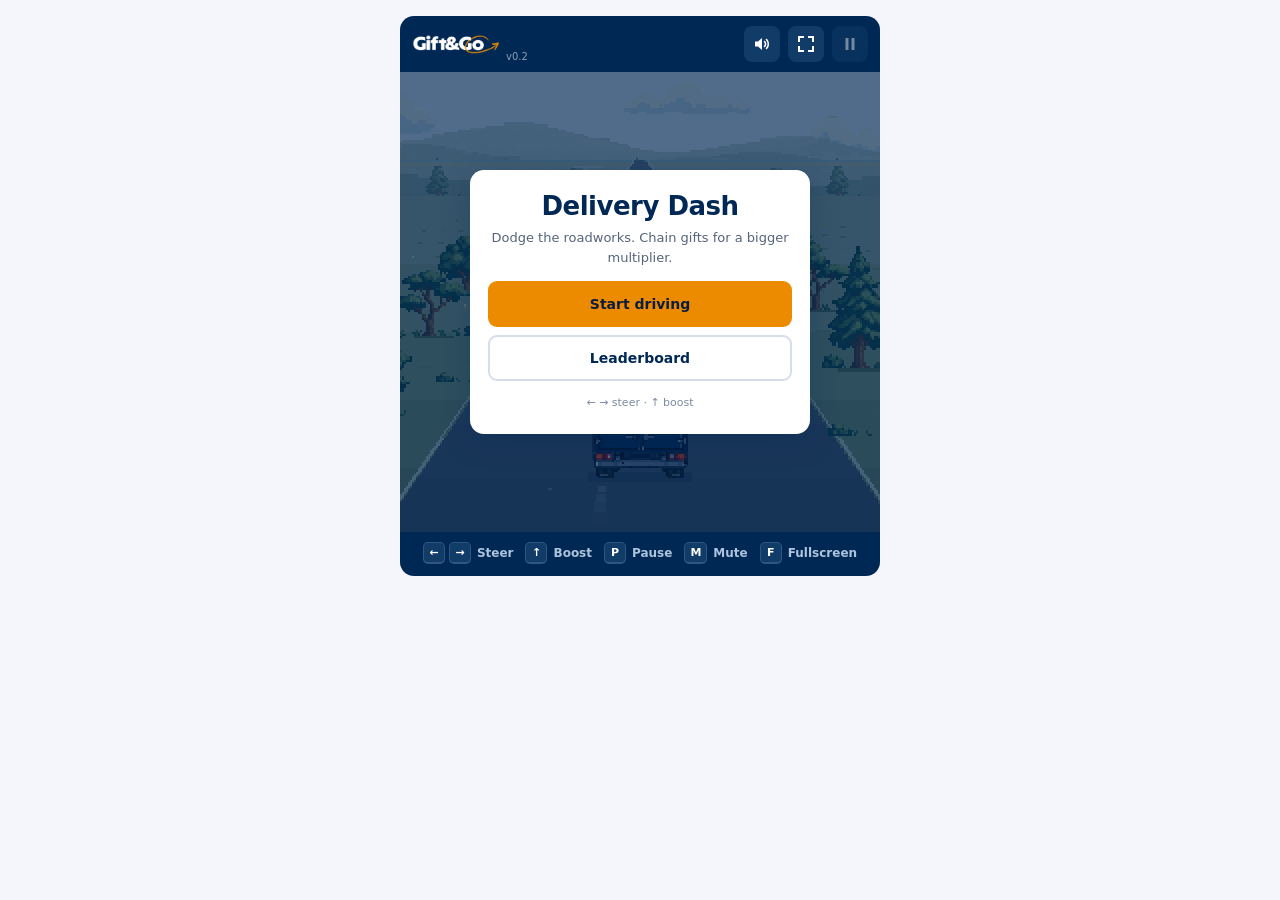
==== commit b1f58771: "Add run timer, boost tube and faster difficulty curve - Run timer centred at the top of the HUD; toa" ====
--- a/index.html
+++ b/index.html
@@ -38,6 +38,10 @@
         <span class="dash-pill"><span data-score>0</span><small>pts</small><span class="dash-mult" data-multiplier>×1</span></span>
         <span class="dash-chain" aria-hidden="true"><span data-chain-fill></span></span>
       </span>
+      <span class="dash-pill dash-timer" aria-label="Run time">
+        <svg viewBox="0 0 16 16" width="13" height="13" aria-hidden="true"><circle cx="8" cy="9" r="5.5" fill="none" stroke="currentColor" stroke-width="1.8"/><path d="M8 6v3.5l2 1.5M6 1.5h4" fill="none" stroke="currentColor" stroke-width="1.6" stroke-linecap="round"/></svg>
+        <span data-timer>0:00</span>
+      </span>
       <span class="dash-pill dash-pill-points" aria-label="Gift points to spend at shops">
         <svg viewBox="0 0 16 16" width="14" height="14" aria-hidden="true"><path d="M2 6h12v3H2zM3 9h10v5H3zM7 6h2v8H7z" fill="currentColor"/><path d="M8 6C6 2 3 3 4 6M8 6c2-4 5-3 4 0" fill="none" stroke="currentColor" stroke-width="1.4"/></svg>
         <span data-points>0</span>
@@ -64,6 +68,10 @@
         <svg class="dash-swipe-chevron dash-swipe-chevron-right" viewBox="0 0 16 12" width="20" height="15"><path d="M2 1l5 5-5 5M9 1l5 5-5 5" fill="none" stroke="currentColor" stroke-width="2.4" stroke-linecap="round" stroke-linejoin="round"/></svg>
       </div>
       <span class="dash-swipe-label">SWIPE TO STEER</span>
+    </div>
+    <div class="dash-tube" aria-hidden="true">
+      <span class="dash-tube-liquid"></span>
+      <span class="dash-tube-label" data-tube-label>BOOST</span>
     </div>
     <button class="dash-boost" type="button" data-action="boost" aria-label="Boost. Hold to go faster" disabled>
       <span class="dash-boost-label" data-boost-label>BOOST</span>
@@ -105,8 +113,10 @@
   </div>
   <footer class="dash-controls" aria-label="Keyboard controls">
     <span class="dash-key-group"><kbd>←</kbd><kbd>→</kbd><span>Steer</span></span>
-    <span class="dash-key-group"><kbd>↑</kbd><span>Boost</span><span class="dash-boost-meter" data-boost-meter aria-hidden="true"><span></span></span></span>
+    <span class="dash-key-group"><kbd>↑</kbd><span>Boost</span></span>
     <span class="dash-key-group"><kbd>P</kbd><span>Pause</span></span>
+    <span class="dash-key-group"><kbd>M</kbd><span>Mute</span></span>
+    <span class="dash-key-group"><kbd>F</kbd><span>Fullscreen</span></span>
   </footer>
   <span class="dash-sr-only" role="status" aria-live="polite" data-live-status></span>
 </section>
@@ -143,6 +153,9 @@
 .dash-pill { display: inline-flex; align-items: center; gap: 5px; padding: 5px 12px; border-radius: 999px; background: #002855D9; color: #FFF; font-size: 17px; font-weight: 700; font-variant-numeric: tabular-nums; }
 .dash-pill small { font-size: 11px; font-weight: 600; color: #AEC3DC; }
 .dash-pill-points { color: #FFC35B; align-self: flex-start; }
+/* Centred on the scene rather than between the side pills, which differ in width. */
+.dash-timer { position: absolute; top: 0; left: 50%; transform: translateX(-50%); padding: 5px 10px; font-size: 14px; }
+.dash-timer svg { color: #AEC3DC; }
 .dash-score { display: flex; flex-direction: column; align-items: flex-start; gap: 4px; }
 .dash-mult { margin-left: 2px; color: #FFC35B; font-size: 14px; font-weight: 800; transition: color 0.2s, text-shadow 0.2s; }
 .dash-mult:is([data-tier="2"], [data-tier="3"]) { color: #FFB21E; text-shadow: 0 0 6px #ED8B00; }
@@ -174,7 +187,8 @@
 .dash-delivery[data-urgent="true"] .dash-delivery-bar span { background: #FF6A4D; }
 .dash-perks { position: absolute; top: 52px; left: 10px; display: flex; flex-wrap: wrap; gap: 4px; max-width: 70%; pointer-events: none; }
 .dash-perks span { padding: 3px 8px; border-radius: 999px; background: #002855D9; color: #FFCF80; font-size: 11px; font-weight: 650; }
-.dash-toast { position: absolute; top: 14px; left: 50%; transform: translateX(-50%); padding: 5px 12px; border-radius: 999px; background: #ED8B00; color: #0A1D40; font-weight: 750; font-size: 12px; white-space: nowrap; pointer-events: none; }
+/* Below the timer, perk chips and crosswind bar so it never hides them. */
+.dash-toast { position: absolute; top: 122px; left: 50%; transform: translateX(-50%); padding: 5px 12px; border-radius: 999px; background: #ED8B00; color: #0A1D40; font-weight: 750; font-size: 12px; white-space: nowrap; pointer-events: none; }
 .dash-snappy { position: absolute; top: 34%; left: 50%; display: flex; flex-direction: column; align-items: center; gap: 4px; transform: translate(-50%, -50%) rotate(-7deg); color: #FFF; font-style: italic; line-height: 1; pointer-events: none; animation: dash-snappy-pop 1.3s ease-out forwards; }
 .dash-snappy-word { font-size: 42px; font-weight: 900; letter-spacing: 1px; text-decoration: line-through; text-decoration-color: #ED8B00; text-decoration-thickness: 6px; text-shadow: 0 3px 0 #002855, 0 0 12px #3C9FE4; }
 .dash-snappy-points { font-size: 30px; font-weight: 900; color: #FFE08A; text-shadow: 0 3px 0 #002855, 0 0 10px #ED8B00; }
@@ -279,23 +293,36 @@
 .delivery-dash[data-board-open="true"] .dash-scene { min-height: 540px; }
 
 /* Desktop lists the keys under the road; touch hides the strip and steers with swipes plus the thumb button. */
-.dash-controls { display: flex; flex-wrap: wrap; align-items: center; justify-content: center; gap: 6px 18px; padding: 10px 12px 12px; color: #AEC3DC; font-size: 12px; font-weight: 650; }
+.dash-controls { display: flex; flex-wrap: wrap; align-items: center; justify-content: center; gap: 6px 12px; padding: 10px 12px 12px; color: #AEC3DC; font-size: 12px; font-weight: 650; }
 .dash-key-group { display: inline-flex; align-items: center; gap: 4px; }
 .dash-key-group span { margin-left: 2px; }
 .dash-controls kbd { display: inline-grid; place-items: center; min-width: 22px; height: 22px; padding: 0 5px; border: 1px solid #2F5683; border-bottom-width: 2px; border-radius: 5px; background: #123C68; color: #FFF; font: inherit; font-size: 11px; font-weight: 800; }
-.dash-boost-meter { display: inline-block; width: 46px; height: 6px; margin-left: 6px !important; overflow: hidden; border-radius: 3px; background: #FFFFFF26; }
-.dash-boost-meter span { display: block; width: var(--boost-fill, 100%); height: 100%; margin: 0 !important; background: linear-gradient(90deg, #ED8B00, #FFC35B); transition: width 0.1s linear; }
-.delivery-dash[data-boost-locked="true"] .dash-boost-meter span { background: #6B7C93; }
 .dash-touch .dash-controls { display: none; }
 
-/* A round thumb button in the bottom corner; its ring empties as boost is spent. */
-.dash-boost { --ring: #FFC35B; position: absolute; bottom: 14px; right: 14px; display: none; place-items: center; width: 78px; height: 78px; padding: 0; border: 0; border-radius: 50%; background: conic-gradient(var(--ring) var(--boost-fill, 100%), #FFFFFF2E 0); color: #FFF; font-weight: 800 !important; font-size: 12px !important; letter-spacing: 1.5px; touch-action: none; user-select: none; -webkit-user-select: none; -webkit-touch-callout: none; box-shadow: 0 3px 10px #0008; transition: transform 0.08s; }
+/* A round thumb button in the bottom corner, just above the boost tube. */
+.dash-boost { --ring: #FFC35B; position: absolute; bottom: 44px; right: 14px; display: none; place-items: center; width: 78px; height: 78px; padding: 0; border: 0; border-radius: 50%; background: var(--ring); color: #FFF; font-weight: 800 !important; font-size: 12px !important; letter-spacing: 1.5px; touch-action: none; user-select: none; -webkit-user-select: none; -webkit-touch-callout: none; box-shadow: 0 3px 10px #0008; transition: transform 0.08s; }
 .dash-touch[data-state="running"] .dash-boost { display: grid; }
 .delivery-dash[data-thumb="left"] .dash-boost { right: auto; left: 14px; }
 .dash-boost-label { display: grid; place-items: center; width: calc(100% - 10px); height: calc(100% - 10px); border-radius: 50%; background: #123C68E6; text-shadow: 0 1px 2px #00285599; }
 .dash-boost[data-active="true"] { transform: scale(0.94); box-shadow: 0 0 0 3px #FFC35B88, 0 0 18px #ED8B00; }
 .dash-boost[data-locked="true"] { --ring: #6B7C93; font-size: 9px !important; letter-spacing: 0.5px; }
 .dash-boost:disabled { opacity: 0.45; }
+
+/* The boost tube along the bottom of the road: orange liquid drains toward the left as boost is spent, its edge sloshing. */
+.dash-tube { position: absolute; left: 50%; bottom: 10px; display: none; width: min(calc(100% - 24px), 420px); height: 24px; overflow: hidden; transform: translateX(-50%); border: 2px solid #002855; border-radius: 999px; background: linear-gradient(#F4F8FCE6, #C9D6E6E6); box-shadow: inset 0 3px 5px #00285566, 0 2px 8px #0007; pointer-events: none; }
+.delivery-dash:is([data-state="running"], [data-state="paused"]) .dash-tube { display: block; }
+.dash-tube-liquid { --liquid: linear-gradient(#FFD37A, #ED8B00 55%, #C26A00); position: absolute; top: 0; bottom: 0; left: 0; width: var(--boost-fill, 100%); background: var(--liquid); transition: width 0.1s linear; }
+.dash-tube-liquid::before { content: ""; position: absolute; inset: 0; background: radial-gradient(circle at 30% 70%, #FFF7 0 1.5px, transparent 2px) 0 0 / 23px 20px, radial-gradient(circle at 70% 40%, #FFF5 0 1px, transparent 1.5px) 0 0 / 37px 20px; animation: dash-tube-bubbles 1.6s linear infinite; }
+.dash-tube-liquid::after { content: ""; position: absolute; top: 0; bottom: 0; left: 100%; width: 6px; background: var(--liquid); -webkit-mask: url("data:image/svg+xml,%3Csvg xmlns='http://www.w3.org/2000/svg' width='6' height='10'%3E%3Cpath d='M0 0H2Q6 2.5 2 5Q-2 7.5 2 10H0Z'/%3E%3C/svg%3E") 0 0 / 6px 10px repeat-y; mask: url("data:image/svg+xml,%3Csvg xmlns='http://www.w3.org/2000/svg' width='6' height='10'%3E%3Cpath d='M0 0H2Q6 2.5 2 5Q-2 7.5 2 10H0Z'/%3E%3C/svg%3E") 0 0 / 6px 10px repeat-y; animation: dash-tube-slosh 0.7s linear infinite; }
+.dash-tube::after { content: ""; position: absolute; top: 3px; left: 10px; right: 10px; height: 4px; border-radius: 2px; background: #FFFFFF8C; }
+.dash-tube-label { position: absolute; inset: 0; z-index: 1; display: grid; place-items: center; color: #002855; font-size: 12px; font-weight: 900; letter-spacing: 4px; text-indent: 4px; line-height: 1; text-shadow: 0 1px 0 #FFFFFF80; }
+.delivery-dash[data-boost-active="true"] .dash-tube { box-shadow: inset 0 3px 5px #00285566, 0 0 0 2px #FFC35B88, 0 0 14px #ED8B00; }
+.delivery-dash[data-boost-active="true"] .dash-tube-liquid::after { animation-duration: 0.35s; }
+.delivery-dash[data-boost-locked="true"] .dash-tube-liquid { --liquid: linear-gradient(#B7C3D2, #8796AA 55%, #6B7C93); }
+.delivery-dash[data-boost-locked="true"] .dash-tube-label { font-size: 11px; letter-spacing: 2px; text-indent: 2px; }
+@keyframes dash-tube-bubbles { to { background-position: -23px -20px, -37px -20px; } }
+@keyframes dash-tube-slosh { to { -webkit-mask-position: 0 10px; mask-position: 0 10px; } }
+@media (prefers-reduced-motion: reduce) { .dash-tube-liquid::before, .dash-tube-liquid::after { animation: none; } }
 .dash-thumb-setting { display: none; }
 .dash-touch .dash-thumb-setting { display: block; }
 .dash-touch .dash-thumb-toggle { grid-column: span 2; display: grid; grid-template-columns: 1fr 1fr; gap: 0; overflow: hidden; border-radius: 7px; border: 1px solid #2F5683; }
@@ -452,24 +479,25 @@
 const SLOT_MIN_GAP = 30;
 const SHIELD_LIMIT = 1;
 /**
- * Speed in world units per second after t seconds driven: it climbs quickly to about 3× the starting pace in the
+ * Speed in world units per second after t seconds driven: it climbs quickly to about 3.2× the starting pace in the
  * first minute, then creeps up for the rest of the run with no ceiling. Rows are spaced in seconds, so speed
  * sets how the game looks and scores; how hard it is to react comes from ROW_GAPS and DIFFICULTY_FROM below.
  */
-const SPEED_START = 107.5;
-const SPEED_RISE = 300;
+const SPEED_START = 129;
+const SPEED_RISE = 360;
 const SPEED_RISE_SECONDS = 60;
-const SPEED_CREEP = 0.75;
+const SPEED_CREEP = 0.9;
 const speedAt = (seconds) => SPEED_START + SPEED_RISE * (1 - Math.exp(-seconds / SPEED_RISE_SECONDS)) + SPEED_CREEP * seconds;
 /** Distance covered in `seconds` of driving: the integral of `speedAt`. */
 const distanceAt = (seconds) => SPEED_START * seconds + SPEED_RISE * (seconds - SPEED_RISE_SECONDS * (1 - Math.exp(-seconds / SPEED_RISE_SECONDS))) + SPEED_CREEP / 2 * seconds * seconds;
 /**
  * Seconds between rows at the given time into the run, linearly between these points and flat after the last.
- * Easy to react to for the first 5 minutes, actively hard from 5 to 10, and from 10 minutes on it stays at 0.55s: a
- * two-lane jump takes 0.32s to cross, so that leaves about 200ms to spot it and press, which is already a very good
+ * Comfortable for the first minute, steadily harder to 5 minutes, and from 7 minutes on it stays at 0.32s. Rows are
+ * visible seconds ahead, so the limit is timing, not spotting: an edge-to-edge jump between two blocked rows then has
+ * about a 150ms window to start in (it needs 1.43 lanes, 0.23s, to clear the middle lane's hitbox), an expert
  * player's margin with nothing left over for fatigue or a slip.
  */
-const ROW_GAPS = [[0, 1.6], [60, 1.4], [150, 1.2], [300, 0.95], [600, 0.55]];
+const ROW_GAPS = [[0, 1.2], [30, 1.0], [90, 0.8], [180, 0.6], [300, 0.45], [420, 0.32]];
 const rowGapAt = (seconds) => {
     const next = ROW_GAPS.findIndex(([time]) => time > seconds);
     if (next === -1)
@@ -478,8 +506,8 @@
     return fromGap + (toGap - fromGap) * (seconds - fromTime) / (toTime - fromTime);
 };
 /** Seconds into the run when each tuning ramp below reaches its full value; before that it eases in from its starting value. */
-const DIFFICULTY_FROM = 120;
-const DIFFICULTY_FULL = 600;
+const DIFFICULTY_FROM = 30;
+const DIFFICULTY_FULL = 360;
 /** 0 until DIFFICULTY_FROM, then rising to 1 at DIFFICULTY_FULL; scales how often the harder patterns and traps appear. */
 const difficultyAt = (seconds) => Math.max(0, Math.min(1, (seconds - DIFFICULTY_FROM) / (DIFFICULTY_FULL - DIFFICULTY_FROM)));
 const blend = (easy, hard, seconds) => easy + (hard - easy) * difficultyAt(seconds);
@@ -535,6 +563,14 @@
 /** Half the truck's width, in lanes, and how far past its near side the jaws must reach to bite (the head is then down on the roof). */
 const TRUCK_HALF_WIDTH = 0.32;
 const BITE_OVERLAP = 0.2;
+/**
+ * A plain obstacle stays in the hit zone for at least this long. Hitboxes leave a 0.14-lane gap between neighbouring
+ * lanes, and above about 890 units/s a row would otherwise pass in under the 22ms the truck takes to cross that gap,
+ * letting a lane change slip between two blocked lanes.
+ */
+const MIN_HIT_SECONDS = 0.026;
+/** Pace trickle points per second at the starting pace, before the chain multiplier. */
+const PACE_SCORE = 1.25;
 /**
  * A rare silver Ferrari comes down the road toward the truck, FERRARI_PACE times the road's own speed again, changing lane
  * three times on the way. It always ends in a lane other than the route lane (where the route gift sits), and the last
@@ -645,7 +681,7 @@
         this.boostLevel = 0;
         this.boostLocked = false;
     }
-    // Continuous time-based acceleration: 107.5 at the start, about 340 after one minute, 630 after five, 860 after ten.
+    // Continuous time-based acceleration: 129 at the start, about 410 after one minute, 755 after five, 1030 after ten.
     // No speed ceiling; pause time does not count toward difficulty.
     get speed() { return speedAt(this.elapsed); }
     static { this.BOOST_FACTOR = 1.6; }
@@ -877,17 +913,19 @@
         if (reward === 'jackpot')
             this.jackpotUntil = Math.max(this.elapsed, this.jackpotUntil) + 10;
         if (reward === 'rain') {
-            // Every hazard still ahead becomes a gift, and new rows are all gifts for a few seconds.
+            // Every hazard still ahead becomes a gift, and new rows are all gifts for a few seconds. Each can roll a colour like a route gift.
             for (const e of this.entities)
-                if (e.z >= 48 && isHazard(e.kind))
+                if (e.z >= 48 && isHazard(e.kind)) {
                     e.kind = 'gift';
+                    e.variant = this.rollGiftVariant();
+                }
             this.entities = this.entities.filter(e => (e.kind !== 'crane' && e.kind !== 'ferrari') || e.z < 48);
             // Closures still ahead are cleared into a trail of gifts along the lane.
             const works = this.entities.filter(e => e.kind === 'roadworks' && e.z >= 48);
             this.entities = this.entities.filter(e => !works.includes(e));
             for (const e of works)
                 for (let z = e.z; z <= e.z + (e.length ?? 0); z += 70) {
-                    this.entities.push({ id: this.nextId++, row: e.row, lane: e.lane, z, kind: 'gift', handled: false });
+                    this.entities.push({ id: this.nextId++, row: e.row, lane: e.lane, z, kind: 'gift', handled: false, variant: this.rollGiftVariant() });
                 }
             this.rainUntil = Math.max(this.elapsed, this.rainUntil) + 4;
             this.sweepAt = this.elapsed;
@@ -917,13 +955,14 @@
             // An oncoming car closes on the truck by its own speed as well as the road's.
             const moved = e.kind === 'ferrari' ? travel + this.speed * FERRARI_PACE * dt : travel;
             e.z -= moved;
-            if (e.handled || e.kind === 'gantry' || e.z > 68 || previousZ + length < 48)
+            const tail = isHazard(e.kind) && e.kind !== 'giftasaurus' ? Math.min(48, 68 - travel / dt * MIN_HIT_SECONDS) : 48;
+            if (e.handled || e.kind === 'gantry' || e.z > 68 || previousZ + length < tail)
                 continue;
             // Swept overlap catches an obstacle even when one fast frame crosses the
             // entire collision zone, and uses the truck's actual lane-change path.
             // A roadworks closure overlaps for its whole length, so steering into it crashes.
             const enter = Math.max(0, (previousZ - 68) / moved);
-            const leave = Math.min(1, (previousZ + length - 48) / moved);
+            const leave = Math.min(1, (previousZ + length - tail) / moved);
             const laneAt = (fraction) => fromLane + Math.sign(delta) * Math.min(Math.abs(delta), dt * fraction / 0.16);
             const a = laneAt(enter), b = laneAt(leave);
             // The Dustbuster reaches gifts one lane either side of the truck.
@@ -1000,13 +1039,13 @@
         this.updateTunnel();
         this.updateGust(dt);
         // Score trickles in with pace (not boost), so distance matters but never dominates.
-        this.score += this.speed / SPEED_START * dt * this.multiplier;
+        this.score += PACE_SCORE * this.speed / SPEED_START * dt * this.multiplier;
         this.updateDelivery();
         this.updateFerrari();
         this.spawnIn -= dt;
         if (this.spawnIn <= 0) {
             // Spawn 4.8 seconds ahead, accounting for future acceleration. Density
-            // increases, but adjacent rows keep at least 0.8 seconds of reaction time.
+            // increases, but adjacent rows keep at least 0.47 seconds apart (ROW_GAPS).
             this.spawnRow(68 + this.travelAfter(BAY_LEAD_SECONDS));
             this.spawnIn += rowGapAt(this.elapsed);
         }
@@ -1439,7 +1478,7 @@
             const zoneKinds = zone === 'tunnel' ? ['stalledcar'] : zone === 'bridge' ? ['birds', 'puddle'] : [];
             const kinds = zoneKinds.length && this.random() < ZONE_HAZARD_CHANCE ? zoneKinds : plainKinds;
             const kind = kinds[Math.floor(this.random() * kinds.length)];
-            this.entities.push({ id: this.nextId++, row: this.row, lane, z, kind: raining ? 'gift' : kind, handled: false });
+            this.entities.push({ id: this.nextId++, row: this.row, lane, z, kind: raining ? 'gift' : kind, handled: false, variant: raining ? this.rollGiftVariant() : undefined });
         }
         if (shopRow)
             this.entities.push({ id: this.nextId++, row: this.row, lane: shopLane, z, kind: 'shop', handled: false });
@@ -1765,6 +1804,13 @@
                 this.horn(t, 0.16, 1);
                 this.horn(t + 0.24, 0.22, 0.93);
                 break;
+            // Snappy gets run over: a rubber-toy squeak up, then a stepped 8-bit tumble down to a final deflating squeak.
+            case 'snappyDeath':
+                this.tone('square', 1400, 2600, t, 0.06, 0.2);
+                this.tone('square', 1600, 3000, t + 0.07, 0.07, 0.2);
+                [1760, 1480, 1245, 1047, 880, 740].forEach((f, i) => this.tone('square', f * 1.06, f, t + 0.16 + i * 0.05, 0.05, 0.16));
+                this.tone('square', 1200, 300, t + 0.47, 0.22, 0.18);
+                break;
         }
     }
     /** Keeps the Ferrari's engine note in step with the car; null fades it out (gone, paused or crashed). Call every frame. */
@@ -1935,6 +1981,8 @@
 const GANTRY_SIGHT_SECONDS = 3.8;
 const GANTRY_HEIGHT = 92;
 const WINDSOCK_SIGHT_SECONDS = 6;
+/** How far down the scene, in screen pixels, the crosswind bar is drawn so the HUD never covers it. */
+const GUST_BAR_TOP_PX = 100;
 const GUST_WARNING_SECONDS = 3;
 /** Crane sprite pixels: the cable stub the chain hangs from, drawn CRANE_UNIT world units to a pixel so it sits over the middle of the road. The ball sprite has a chain link on top and its centre at CRANE_BALL_CENTRE. */
 const CRANE_PIVOT = { x: 250, y: 35 };
@@ -2012,6 +2060,7 @@
         this.historyEntry = false;
         this.swipeHintUntil = 0;
         this.touchInput = false;
+        this.unmuteLevels = null;
         this.swipesLearned = 0;
         this.swipeKey = 'giftgo-delivery-dash-swipes-learned';
         this.thumbKey = 'giftgo-delivery-dash-thumb';
@@ -2136,16 +2185,7 @@
             this.afterRedeem();
             this.find('[data-action="pause"]').focus({ preventScroll: true });
         });
-        listen(this.find('[data-action="leave-shop"]'), 'click', () => {
-            this.engine.leaveShop();
-            this.shopNote = '';
-            this.syncEventMarkers();
-            this.lastTime = 0;
-            this.syncUI();
-            this.find('[data-action="pause"]').focus({ preventScroll: true });
-            this.draw();
-            this.schedule();
-        });
+        listen(this.find('[data-action="leave-shop"]'), 'click', () => this.leaveShop());
         listen(root, 'keydown', event => this.key(event));
         listen(root, 'keyup', event => { if (['ArrowUp', 'w', 'W'].includes(event.key))
             this.engine.setBoost(false); });
@@ -2279,15 +2319,33 @@
         this.draw();
         this.schedule();
     }
+    leaveShop(toast) {
+        this.engine.leaveShop();
+        this.shopNote = '';
+        this.syncEventMarkers();
+        this.lastTime = 0;
+        if (toast)
+            this.showToast(toast);
+        this.syncUI();
+        this.find('[data-action="pause"]').focus({ preventScroll: true });
+        this.draw();
+        this.schedule();
+    }
     buy(item) {
         const cashed = this.engine.freeplayValue;
         if (!this.engine.buy(item))
             return;
-        this.shopNote = item === 'freeplay' ? `+${cashed} score!` : REWARD_CATALOG[item].toast;
+        // Freeplay cashes in every gift point, so there is nothing left to spend: drive straight back out.
+        if (item === 'freeplay') {
+            this.leaveShop(`+${cashed} score!`);
+            return;
+        }
+        this.shopNote = REWARD_CATALOG[item].toast;
         this.afterRedeem();
         const focused = this.root.ownerDocument.activeElement;
         if (!(focused instanceof this.win.HTMLButtonElement) || focused.disabled) {
-            (this.root.querySelector('[data-reward]:not(:disabled)') ?? this.find('[data-action="leave-shop"]')).focus({ preventScroll: true });
+            (this.root.querySelector(`[data-reward="${item}"]:not(:disabled)`)
+                ?? this.root.querySelector('[data-reward]:not(:disabled)') ?? this.find('[data-action="leave-shop"]')).focus({ preventScroll: true });
         }
     }
     toggleFullscreen() {
@@ -2355,6 +2413,8 @@
         const target = e.target;
         if (target?.tagName === 'INPUT' || target?.tagName === 'TEXTAREA')
             return;
+        if ((this.engine.state === 'shop' || this.engine.state === 'reward') && this.menuKey(e))
+            return;
         if (['ArrowUp', 'w', 'W'].includes(e.key)) {
             e.preventDefault();
             this.engine.setBoost(true);
@@ -2370,6 +2430,56 @@
             if (!e.repeat)
                 this.togglePause();
         }
+        else if (['m', 'M'].includes(e.key)) {
+            e.preventDefault();
+            if (!e.repeat)
+                this.toggleMute();
+        }
+        else if (['f', 'F'].includes(e.key)) {
+            e.preventDefault();
+            if (!e.repeat)
+                this.toggleFullscreen();
+        }
+    }
+    /**
+     * Shop and coupon menus: WASD or the arrows move between the buttons you can press (wrapping round,
+     * and including Back on the road), and Space presses the highlighted one. Returns false for other keys.
+     */
+    menuKey(e) {
+        const back = ['ArrowUp', 'ArrowLeft', 'w', 'W', 'a', 'A'].includes(e.key);
+        const next = ['ArrowDown', 'ArrowRight', 's', 'S', 'd', 'D'].includes(e.key);
+        if (!back && !next && e.key !== ' ')
+            return false;
+        e.preventDefault();
+        const buttons = [...this.root.querySelectorAll('[data-reward]:not(:disabled), [data-action="leave-shop"]:not([hidden])')];
+        if (!buttons.length)
+            return true;
+        const index = buttons.indexOf(this.root.ownerDocument.activeElement);
+        if (e.key === ' ') {
+            if (!e.repeat)
+                (buttons[index] ?? buttons[0]).click();
+        }
+        else {
+            const step = back ? -1 : 1;
+            buttons[index < 0 ? (back ? buttons.length - 1 : 0) : (index + step + buttons.length) % buttons.length].focus({ preventScroll: true });
+        }
+        return true;
+    }
+    /** Silences music and effects together, restoring the levels they had (or the defaults) on the next press. */
+    toggleMute() {
+        this.music.unlock();
+        this.sfx.unlock();
+        if (this.music.volume || this.sfx.volume) {
+            this.unmuteLevels = [this.music.volume, this.sfx.volume];
+            this.music.setVolume(0);
+            this.sfx.setVolume(0);
+        }
+        else {
+            const [music, sfx] = this.unmuteLevels ?? [DEFAULT_VOLUME, DEFAULT_SFX_VOLUME];
+            this.music.setVolume(music);
+            this.sfx.setVolume(sfx);
+        }
+        this.syncVolume();
     }
     /** Which corner the touch boost button sits in, for left- or right-thumbed players. */
     setThumb(side) {
@@ -2435,7 +2545,7 @@
     /** What the engine last did, taken before an update so `playSounds` can tell what happened during it. */
     soundMarks() {
         const e = this.engine;
-        return { pickup: e.lastPickupAt, bonus: e.lastBonusGift?.at ?? -100, delivery: e.lastDelivery?.at ?? -100, chainBreak: e.lastChainBreak?.at ?? -100, shields: e.shields };
+        return { pickup: e.lastPickupAt, bonus: e.lastBonusGift?.at ?? -100, delivery: e.lastDelivery?.at ?? -100, chainBreak: e.lastChainBreak?.at ?? -100, shields: e.shields, powerpup: e.lastPowerpupAt };
     }
     /** One sound per update, the most important event winning: a shield hit also breaks the streak, a coupon pauses the run. */
     playSounds(before) {
@@ -2446,6 +2556,8 @@
             this.sfx.play('coupon');
         else if (e.shields < before.shields)
             this.sfx.play('shieldHit');
+        else if (e.lastPowerpupAt > before.powerpup)
+            this.sfx.play('snappyDeath');
         else if (delivery && delivery.at > before.delivery)
             this.sfx.play(delivery.success ? 'delivered' : 'setback');
         else if ((e.lastChainBreak?.at ?? -100) > before.chainBreak)
@@ -2559,7 +2671,7 @@
                 this.shopNote = '';
                 this.syncUI();
                 this.find('[data-live-status]').textContent = 'Roadside shop. Spend gift points on upgrades for the rest of the run. The game is paused while you shop.';
-                this.root.querySelector('[data-reward]:not(:disabled)')?.focus({ preventScroll: true });
+                (this.root.querySelector('[data-reward]:not(:disabled)') ?? this.find('[data-action="leave-shop"]')).focus({ preventScroll: true });
             }
             else if (this.engine.state === 'reward') {
                 this.syncUI();
@@ -2598,6 +2710,8 @@
         const progress = engine.chainProgress;
         this.find('[data-chain-fill]').style.width = `${progress ? Math.round(progress.have / progress.need * 100) : 100}%`;
         this.find('[data-points]').textContent = String(engine.giftPoints);
+        const seconds = Math.floor(engine.elapsed);
+        this.find('[data-timer]').textContent = `${Math.floor(seconds / 60)}:${String(seconds % 60).padStart(2, '0')}`;
         this.renderDelivery();
         this.find('[data-overlay]').hidden = state === 'running';
         this.find('[data-main-card]').hidden = boardVisible;
@@ -2634,7 +2748,10 @@
         boost.dataset['locked'] = String(engine.boostLockedOut);
         this.root.style.setProperty('--boost-fill', `${Math.round(engine.boostMeter * 100)}%`);
         this.root.dataset['boostLocked'] = String(engine.boostLockedOut);
-        this.find('[data-boost-label]').textContent = engine.boostLockedOut ? 'RECHARGE' : 'BOOST';
+        this.root.dataset['boostActive'] = String(engine.boostLevel > 0.3);
+        const boostLabel = engine.boostLockedOut ? 'RECHARGE' : 'BOOST';
+        this.find('[data-boost-label]').textContent = boostLabel;
+        this.find('[data-tube-label]').textContent = boostLabel;
         const remaining = (until) => Math.ceil(until - engine.elapsed);
         const perks = [];
         if (engine.shields)
@@ -3780,7 +3897,9 @@
         const state = this.gustState(), gust = this.engine.gust;
         if (!state || !gust)
             return;
-        const c = this.ctx, charge = this.gustCharge(), centre = DeliveryDashGame.W / 2, half = 56, y = 24, height = 7;
+        // Sits a fixed distance down the screen, below the HUD pills, toast and delivery banner, however much the canvas is scaled.
+        const c = this.ctx, charge = this.gustCharge(), centre = DeliveryDashGame.W / 2, half = 56, height = 7;
+        const y = Math.round(GUST_BAR_TOP_PX / Math.max(1, this.displayScale));
         const peak = gust.swappedAt !== null && this.engine.elapsed - gust.swappedAt < 0.3;
         c.globalAlpha = 0.8;
         this.rect('#0B1B33', centre - half - 2, y - 2, half * 2 + 4, height + 4);
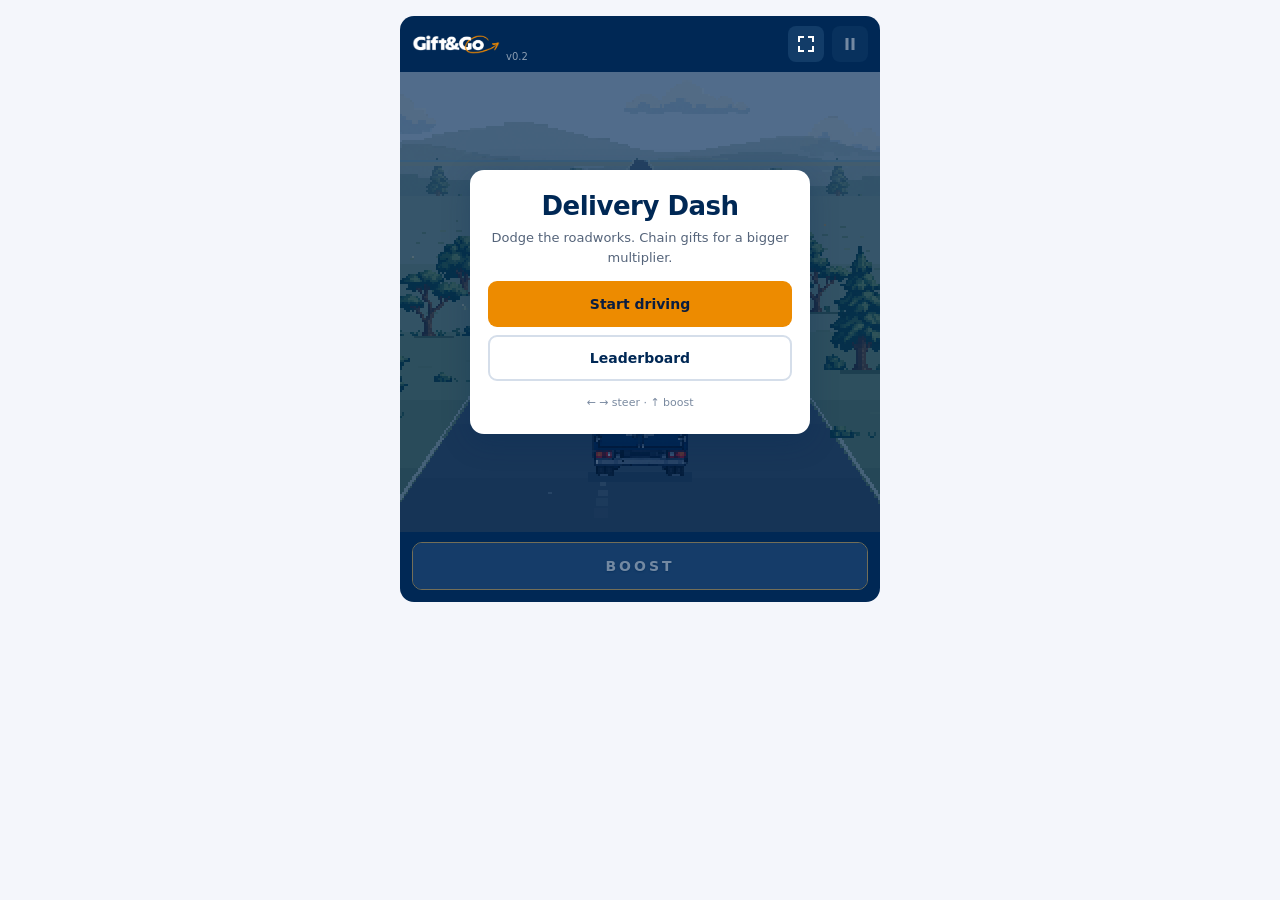
==== commit 54a1ab79: "Add driver select screen: play as Joe in the Ferrari, dodge the oncoming GnG Van Start driving now o" ====
--- a/index.html
+++ b/index.html
@@ -1,29 +1,11 @@
 <!doctype html>
 <html lang="en"><head><meta charset="UTF-8"><meta name="viewport" content="width=device-width,initial-scale=1,viewport-fit=cover"><title>Gift&Go Delivery Dash</title><style>body{margin:0;padding:16px;background:#F4F6FB;font-family:system-ui} @media(max-width:400px){body{padding:0}}</style></head><body>
 <div id="giftgo-delivery-dash-preview">
-<section class="delivery-dash" tabindex="-1" aria-label="Gift and Go Delivery Dash driving game">
+<section class="delivery-dash" aria-label="Gift and Go Delivery Dash driving game">
   <header class="dash-header">
     <img data-brand-logo width="88" height="21" alt="Gift&amp;Go" />
     <small class="dash-version">v0.2</small>
-    <div class="dash-volume dash-header-first">
-      <button class="dash-icon-button" type="button" data-action="volume" aria-label="Volume" aria-expanded="false">
-        <svg viewBox="0 0 16 16" width="16" height="16" aria-hidden="true"><path d="M1 5.5h3L8 2v12l-4-3.5H1z" fill="currentColor"/><path data-volume-waves d="M10.5 5.5a3.5 3.5 0 010 5M12.5 3.5a6.5 6.5 0 010 9" fill="none" stroke="currentColor" stroke-width="1.6" stroke-linecap="round"/></svg>
-      </button>
-      <div class="dash-volume-panel" data-volume-panel hidden>
-        <span aria-hidden="true">Music</span>
-        <input type="range" min="0" max="100" step="5" value="40" data-volume aria-label="Music volume" />
-        <output data-volume-value>40%</output>
-        <span aria-hidden="true">Effects</span>
-        <input type="range" min="0" max="100" step="5" value="50" data-sfx-volume aria-label="Sound effects volume" />
-        <output data-sfx-volume-value>50%</output>
-        <span class="dash-thumb-setting" aria-hidden="true">Boost</span>
-        <div class="dash-thumb-setting dash-thumb-toggle" role="radiogroup" aria-label="Boost button side">
-          <button type="button" role="radio" data-thumb="left" aria-checked="false">Left</button>
-          <button type="button" role="radio" data-thumb="right" aria-checked="true">Right</button>
-        </div>
-      </div>
-    </div>
-    <button class="dash-icon-button" type="button" data-action="fullscreen" aria-label="Enter fullscreen" aria-pressed="false">
+    <button class="dash-icon-button dash-header-first" type="button" data-action="fullscreen" aria-label="Enter fullscreen" aria-pressed="false">
       <svg viewBox="0 0 16 16" width="16" height="16" aria-hidden="true" data-fullscreen-icon><path d="M1 6V1h5M10 1h5v5M15 10v5h-5M6 15H1v-5" fill="none" stroke="currentColor" stroke-width="2"/></svg>
     </button>
     <button class="dash-icon-button" type="button" data-action="pause" aria-label="Pause" disabled>
@@ -37,10 +19,6 @@
       <span class="dash-score" data-score-box>
         <span class="dash-pill"><span data-score>0</span><small>pts</small><span class="dash-mult" data-multiplier>×1</span></span>
         <span class="dash-chain" aria-hidden="true"><span data-chain-fill></span></span>
-      </span>
-      <span class="dash-pill dash-timer" aria-label="Run time">
-        <svg viewBox="0 0 16 16" width="13" height="13" aria-hidden="true"><circle cx="8" cy="9" r="5.5" fill="none" stroke="currentColor" stroke-width="1.8"/><path d="M8 6v3.5l2 1.5M6 1.5h4" fill="none" stroke="currentColor" stroke-width="1.6" stroke-linecap="round"/></svg>
-        <span data-timer>0:00</span>
       </span>
       <span class="dash-pill dash-pill-points" aria-label="Gift points to spend at shops">
         <svg viewBox="0 0 16 16" width="14" height="14" aria-hidden="true"><path d="M2 6h12v3H2zM3 9h10v5H3zM7 6h2v8H7z" fill="currentColor"/><path d="M8 6C6 2 3 3 4 6M8 6c2-4 5-3 4 0" fill="none" stroke="currentColor" stroke-width="1.4"/></svg>
@@ -69,13 +47,6 @@
       </div>
       <span class="dash-swipe-label">SWIPE TO STEER</span>
     </div>
-    <div class="dash-tube" aria-hidden="true">
-      <span class="dash-tube-liquid"></span>
-      <span class="dash-tube-label" data-tube-label>BOOST</span>
-    </div>
-    <button class="dash-boost" type="button" data-action="boost" aria-label="Boost. Hold to go faster" disabled>
-      <span class="dash-boost-label" data-boost-label>BOOST</span>
-    </button>
     <div class="dash-overlay" data-overlay>
       <div class="dash-overlay-card" data-main-card>
         <span class="dash-eyebrow" data-eyebrow hidden></span>
@@ -90,12 +61,22 @@
         <div class="dash-actions">
           <button class="dash-start" type="button" data-action="start" disabled>Start driving</button>
           <button class="dash-start" type="button" data-action="leave-shop" hidden>Back on the road</button>
+          <button class="dash-secondary" type="button" data-action="change-driver" hidden>Change driver</button>
           <button class="dash-secondary" type="button" data-action="open-board">Leaderboard</button>
         </div>
         <p class="dash-howto" data-howto>
           <span class="dash-howto-keys">← → steer · ↑ boost</span>
           <span class="dash-howto-touch">Swipe to steer · hold BOOST</span>
         </p>
+      </div>
+      <div class="dash-overlay-card dash-select-card" data-select-card hidden>
+        <span class="dash-eyebrow" data-select-eyebrow></span>
+        <h2 data-select-title></h2>
+        <div class="dash-select" data-select-list role="radiogroup"></div>
+        <div class="dash-actions">
+          <button class="dash-start" type="button" data-action="drive"></button>
+          <button class="dash-secondary" type="button" data-action="close-select"></button>
+        </div>
       </div>
       <div class="dash-overlay-card dash-board-card" data-board-card hidden>
         <h2>Leaderboard</h2>
@@ -111,12 +92,11 @@
       </div>
     </div>
   </div>
-  <footer class="dash-controls" aria-label="Keyboard controls">
-    <span class="dash-key-group"><kbd>←</kbd><kbd>→</kbd><span>Steer</span></span>
-    <span class="dash-key-group"><kbd>↑</kbd><span>Boost</span></span>
-    <span class="dash-key-group"><kbd>P</kbd><span>Pause</span></span>
-    <span class="dash-key-group"><kbd>M</kbd><span>Mute</span></span>
-    <span class="dash-key-group"><kbd>F</kbd><span>Fullscreen</span></span>
+  <footer class="dash-controls">
+    <button class="dash-boost" type="button" data-action="boost" aria-label="Boost. Hold to go faster" disabled>
+      <span class="dash-boost-fill" data-boost-fill></span>
+      <span class="dash-boost-label" data-boost-label>BOOST</span>
+    </button>
   </footer>
   <span class="dash-sr-only" role="status" aria-live="polite" data-live-status></span>
 </section>
@@ -126,22 +106,16 @@
 
 .delivery-dash, .delivery-dash * { box-sizing: border-box; }
 .delivery-dash { width: 100%; max-width: 480px; margin-inline: auto; overflow: hidden; border-radius: 14px; background: #002855; color: #fff; font-family: system-ui, -apple-system, BlinkMacSystemFont, "Segoe UI", sans-serif; }
-.delivery-dash:focus { outline: none; }
 .delivery-dash button { font: inherit; cursor: pointer; }
 .delivery-dash button:focus-visible { outline: 3px solid #FFC35B; outline-offset: -3px; }
 .delivery-dash button:disabled { cursor: default; opacity: 0.45; }
 .delivery-dash [hidden] { display: none !important; } 
 
-.dash-header { position: relative; display: flex; align-items: center; gap: 8px; padding: 10px 12px; }
+.dash-header { display: flex; align-items: center; gap: 8px; padding: 10px 12px; }
 .dash-header img { display: block; object-fit: contain; }
 .dash-version { align-self: flex-end; margin-left: -2px; font-size: 10px; line-height: 1; opacity: 0.55; }
 .dash-header-first { margin-left: auto; }
 .dash-icon-button { display: grid; place-items: center; width: 36px; height: 36px; padding: 0; background: #123C68; border: 0; border-radius: 8px; color: #FFF; }
-/* The panel hangs from the header's right edge so it fits on narrow screens. */
-.dash-volume-panel { position: absolute; top: calc(100% - 4px); right: 12px; z-index: 20; display: grid; grid-template-columns: auto minmax(80px, 120px) auto; align-items: center; gap: 8px 10px; padding: 10px 12px; border-radius: 10px; background: #123C68; box-shadow: 0 4px 14px #0008; }
-.dash-volume-panel input { width: 100%; margin: 0; accent-color: #ED8B00; cursor: pointer; }
-.dash-volume-panel span { font-size: 12px; font-weight: 700; }
-.dash-volume-panel output { min-width: 34px; font-size: 12px; font-weight: 700; font-variant-numeric: tabular-nums; text-align: right; }
 
 .dash-scene { position: relative; width: 100%; min-height: 340px; overflow: hidden; background: #002855; }
 .dash-scene canvas { display: block; width: 100%; height: auto; image-rendering: pixelated; touch-action: pan-y; }
@@ -153,9 +127,6 @@
 .dash-pill { display: inline-flex; align-items: center; gap: 5px; padding: 5px 12px; border-radius: 999px; background: #002855D9; color: #FFF; font-size: 17px; font-weight: 700; font-variant-numeric: tabular-nums; }
 .dash-pill small { font-size: 11px; font-weight: 600; color: #AEC3DC; }
 .dash-pill-points { color: #FFC35B; align-self: flex-start; }
-/* Centred on the scene rather than between the side pills, which differ in width. */
-.dash-timer { position: absolute; top: 0; left: 50%; transform: translateX(-50%); padding: 5px 10px; font-size: 14px; }
-.dash-timer svg { color: #AEC3DC; }
 .dash-score { display: flex; flex-direction: column; align-items: flex-start; gap: 4px; }
 .dash-mult { margin-left: 2px; color: #FFC35B; font-size: 14px; font-weight: 800; transition: color 0.2s, text-shadow 0.2s; }
 .dash-mult:is([data-tier="2"], [data-tier="3"]) { color: #FFB21E; text-shadow: 0 0 6px #ED8B00; }
@@ -187,8 +158,7 @@
 .dash-delivery[data-urgent="true"] .dash-delivery-bar span { background: #FF6A4D; }
 .dash-perks { position: absolute; top: 52px; left: 10px; display: flex; flex-wrap: wrap; gap: 4px; max-width: 70%; pointer-events: none; }
 .dash-perks span { padding: 3px 8px; border-radius: 999px; background: #002855D9; color: #FFCF80; font-size: 11px; font-weight: 650; }
-/* Below the timer, perk chips and crosswind bar so it never hides them. */
-.dash-toast { position: absolute; top: 122px; left: 50%; transform: translateX(-50%); padding: 5px 12px; border-radius: 999px; background: #ED8B00; color: #0A1D40; font-weight: 750; font-size: 12px; white-space: nowrap; pointer-events: none; }
+.dash-toast { position: absolute; top: 14px; left: 50%; transform: translateX(-50%); padding: 5px 12px; border-radius: 999px; background: #ED8B00; color: #0A1D40; font-weight: 750; font-size: 12px; white-space: nowrap; pointer-events: none; }
 .dash-snappy { position: absolute; top: 34%; left: 50%; display: flex; flex-direction: column; align-items: center; gap: 4px; transform: translate(-50%, -50%) rotate(-7deg); color: #FFF; font-style: italic; line-height: 1; pointer-events: none; animation: dash-snappy-pop 1.3s ease-out forwards; }
 .dash-snappy-word { font-size: 42px; font-weight: 900; letter-spacing: 1px; text-decoration: line-through; text-decoration-color: #ED8B00; text-decoration-thickness: 6px; text-shadow: 0 3px 0 #002855, 0 0 12px #3C9FE4; }
 .dash-snappy-points { font-size: 30px; font-weight: 900; color: #FFE08A; text-shadow: 0 3px 0 #002855, 0 0 10px #ED8B00; }
@@ -276,6 +246,24 @@
 .dash-board-note { margin: 0 0 12px !important; font-size: 13px !important; font-weight: 700; color: #B05F00 !important; }
 
 .dash-board-card { display: flex; flex-direction: column; max-height: 100%; }
+.dash-select-card { max-width: 440px; padding: 16px 14px; }
+.dash-select-card h2 { margin-bottom: 10px; }
+.dash-select { display: grid; grid-template-columns: repeat(auto-fit, minmax(150px, 1fr)); gap: 10px; margin-bottom: 12px; }
+.dash-hero { --accent: #ED8B00; display: flex; flex-direction: column; align-items: stretch; gap: 6px; padding: 10px; text-align: left; color: #FFF; background: linear-gradient(160deg, #0B3A6B, #002855); border: 2px solid #41638A; border-radius: 12px; cursor: pointer; transition: transform 0.12s, box-shadow 0.12s; }
+.dash-hero:hover { transform: translateY(-1px); }
+.dash-hero[aria-checked="true"] { border-color: var(--accent); box-shadow: 0 0 0 2px var(--accent), 0 6px 16px #00285555; }
+.dash-hero-portrait { align-self: center; width: 96px; height: 96px; image-rendering: pixelated; border-radius: 10px; background: radial-gradient(circle at 50% 40%, #FFFFFF33, transparent 70%); }
+.dash-hero[aria-checked="true"] .dash-hero-portrait { background: radial-gradient(circle at 50% 40%, var(--accent), transparent 72%); }
+.dash-hero-name { font-size: 17px; font-weight: 800; letter-spacing: 0.5px; text-align: center; }
+.dash-hero-tagline { min-height: 2.6em; font-size: 10.5px; line-height: 1.3; color: #C6D5E8; text-align: center; }
+.dash-hero-stats { display: grid; grid-template-columns: auto 1fr; align-items: center; gap: 4px 8px; margin: 0; }
+.dash-hero-stats dt { font-size: 9.5px; font-weight: 700; letter-spacing: 0.6px; text-transform: uppercase; color: #FFC35B; }
+.dash-hero-stats dd { margin: 0; }
+.dash-stat-bar { position: relative; display: block; height: 8px; border-radius: 2px; background: #FFFFFF22; overflow: hidden; }
+.dash-stat-bar span { display: block; height: 100%; width: var(--stat); background: linear-gradient(90deg, var(--accent), #FFE08A); transition: width 0.35s ease-out; }
+.dash-stat-bar::after { content: ''; position: absolute; inset: 0; background: repeating-linear-gradient(90deg, transparent 0 calc(10% - 1px), #0B3A6B calc(10% - 1px) 10%); }
+.dash-hero[aria-checked="false"] .dash-stat-bar span { filter: saturate(0.4) brightness(0.85); }
+.dash-hero-rival { font-size: 10px; color: #9FB3CC; text-align: center; }
 .dash-board-card h2 { margin-bottom: 10px; }
 .dash-board { flex: 1; min-height: 0; margin: 0 0 12px; padding: 0; overflow-y: auto; overscroll-behavior: contain; list-style: none; text-align: left; }
 .dash-board li { display: flex; align-items: center; gap: 10px; padding: 7px 10px; border-radius: 7px; font-size: 14px; font-variant-numeric: tabular-nums; }
@@ -292,42 +280,14 @@
 .dash-board-search:focus-visible { outline: 3px solid #FFC35B; outline-offset: 0; }
 .delivery-dash[data-board-open="true"] .dash-scene { min-height: 540px; }
 
-/* Desktop lists the keys under the road; touch hides the strip and steers with swipes plus the thumb button. */
-.dash-controls { display: flex; flex-wrap: wrap; align-items: center; justify-content: center; gap: 6px 12px; padding: 10px 12px 12px; color: #AEC3DC; font-size: 12px; font-weight: 650; }
-.dash-key-group { display: inline-flex; align-items: center; gap: 4px; }
-.dash-key-group span { margin-left: 2px; }
-.dash-controls kbd { display: inline-grid; place-items: center; min-width: 22px; height: 22px; padding: 0 5px; border: 1px solid #2F5683; border-bottom-width: 2px; border-radius: 5px; background: #123C68; color: #FFF; font: inherit; font-size: 11px; font-weight: 800; }
-.dash-touch .dash-controls { display: none; }
-
-/* A round thumb button in the bottom corner, just above the boost tube. */
-.dash-boost { --ring: #FFC35B; position: absolute; bottom: 44px; right: 14px; display: none; place-items: center; width: 78px; height: 78px; padding: 0; border: 0; border-radius: 50%; background: var(--ring); color: #FFF; font-weight: 800 !important; font-size: 12px !important; letter-spacing: 1.5px; touch-action: none; user-select: none; -webkit-user-select: none; -webkit-touch-callout: none; box-shadow: 0 3px 10px #0008; transition: transform 0.08s; }
-.dash-touch[data-state="running"] .dash-boost { display: grid; }
-.delivery-dash[data-thumb="left"] .dash-boost { right: auto; left: 14px; }
-.dash-boost-label { display: grid; place-items: center; width: calc(100% - 10px); height: calc(100% - 10px); border-radius: 50%; background: #123C68E6; text-shadow: 0 1px 2px #00285599; }
-.dash-boost[data-active="true"] { transform: scale(0.94); box-shadow: 0 0 0 3px #FFC35B88, 0 0 18px #ED8B00; }
-.dash-boost[data-locked="true"] { --ring: #6B7C93; font-size: 9px !important; letter-spacing: 0.5px; }
-.dash-boost:disabled { opacity: 0.45; }
-
-/* The boost tube along the bottom of the road: orange liquid drains toward the left as boost is spent, its edge sloshing. */
-.dash-tube { position: absolute; left: 50%; bottom: 10px; display: none; width: min(calc(100% - 24px), 420px); height: 24px; overflow: hidden; transform: translateX(-50%); border: 2px solid #002855; border-radius: 999px; background: linear-gradient(#F4F8FCE6, #C9D6E6E6); box-shadow: inset 0 3px 5px #00285566, 0 2px 8px #0007; pointer-events: none; }
-.delivery-dash:is([data-state="running"], [data-state="paused"]) .dash-tube { display: block; }
-.dash-tube-liquid { --liquid: linear-gradient(#FFD37A, #ED8B00 55%, #C26A00); position: absolute; top: 0; bottom: 0; left: 0; width: var(--boost-fill, 100%); background: var(--liquid); transition: width 0.1s linear; }
-.dash-tube-liquid::before { content: ""; position: absolute; inset: 0; background: radial-gradient(circle at 30% 70%, #FFF7 0 1.5px, transparent 2px) 0 0 / 23px 20px, radial-gradient(circle at 70% 40%, #FFF5 0 1px, transparent 1.5px) 0 0 / 37px 20px; animation: dash-tube-bubbles 1.6s linear infinite; }
-.dash-tube-liquid::after { content: ""; position: absolute; top: 0; bottom: 0; left: 100%; width: 6px; background: var(--liquid); -webkit-mask: url("data:image/svg+xml,%3Csvg xmlns='http://www.w3.org/2000/svg' width='6' height='10'%3E%3Cpath d='M0 0H2Q6 2.5 2 5Q-2 7.5 2 10H0Z'/%3E%3C/svg%3E") 0 0 / 6px 10px repeat-y; mask: url("data:image/svg+xml,%3Csvg xmlns='http://www.w3.org/2000/svg' width='6' height='10'%3E%3Cpath d='M0 0H2Q6 2.5 2 5Q-2 7.5 2 10H0Z'/%3E%3C/svg%3E") 0 0 / 6px 10px repeat-y; animation: dash-tube-slosh 0.7s linear infinite; }
-.dash-tube::after { content: ""; position: absolute; top: 3px; left: 10px; right: 10px; height: 4px; border-radius: 2px; background: #FFFFFF8C; }
-.dash-tube-label { position: absolute; inset: 0; z-index: 1; display: grid; place-items: center; color: #002855; font-size: 12px; font-weight: 900; letter-spacing: 4px; text-indent: 4px; line-height: 1; text-shadow: 0 1px 0 #FFFFFF80; }
-.delivery-dash[data-boost-active="true"] .dash-tube { box-shadow: inset 0 3px 5px #00285566, 0 0 0 2px #FFC35B88, 0 0 14px #ED8B00; }
-.delivery-dash[data-boost-active="true"] .dash-tube-liquid::after { animation-duration: 0.35s; }
-.delivery-dash[data-boost-locked="true"] .dash-tube-liquid { --liquid: linear-gradient(#B7C3D2, #8796AA 55%, #6B7C93); }
-.delivery-dash[data-boost-locked="true"] .dash-tube-label { font-size: 11px; letter-spacing: 2px; text-indent: 2px; }
-@keyframes dash-tube-bubbles { to { background-position: -23px -20px, -37px -20px; } }
-@keyframes dash-tube-slosh { to { -webkit-mask-position: 0 10px; mask-position: 0 10px; } }
-@media (prefers-reduced-motion: reduce) { .dash-tube-liquid::before, .dash-tube-liquid::after { animation: none; } }
-.dash-thumb-setting { display: none; }
-.dash-touch .dash-thumb-setting { display: block; }
-.dash-touch .dash-thumb-toggle { grid-column: span 2; display: grid; grid-template-columns: 1fr 1fr; gap: 0; overflow: hidden; border-radius: 7px; border: 1px solid #2F5683; }
-.dash-thumb-toggle button { min-height: 30px; padding: 0 8px; border: 0; background: transparent; color: #AEC3DC; font-size: 12px !important; font-weight: 700 !important; }
-.dash-thumb-toggle button[aria-checked="true"] { background: #ED8B00; color: #0A1D40; }
+.dash-controls { display: flex; align-items: stretch; gap: 10px; padding: 10px 12px 12px; }
+.dash-boost { position: relative; flex: 1; overflow: hidden; min-height: 48px; padding: 0 10px; border: 1px solid #FFC35B; border-radius: 10px; background: #123C68; color: #FFF; font-weight: 800 !important; font-size: 14px !important; letter-spacing: 3px; touch-action: none; user-select: none; -webkit-user-select: none; -webkit-touch-callout: none; }
+.dash-boost-fill { position: absolute; inset: 0 auto 0 0; width: var(--boost-fill, 100%); background: linear-gradient(90deg, #ED8B00, #FFC35B); transition: width 0.1s linear; }
+.dash-boost:disabled .dash-boost-fill { background: #2F5683; }
+.dash-boost-label { position: relative; text-shadow: 0 1px 2px #00285599; }
+.dash-boost[data-active="true"] { box-shadow: 0 0 0 3px #FFC35B88, 0 0 18px #ED8B00; }
+.dash-boost[data-locked="true"] { border-color: #6B7C93; letter-spacing: 1.5px; font-size: 12px !important; }
+.dash-boost[data-locked="true"] .dash-boost-fill { background: #6B7C93; }
 .dash-sr-only { position: absolute; width: 1px; height: 1px; padding: 0; overflow: hidden; clip-path: inset(50%); white-space: nowrap; }
 
 .dash-rewards { display: grid; gap: 8px; margin: 12px 0; text-align: left; }
@@ -364,6 +324,7 @@
 @media (orientation: landscape) and (max-height: 520px) {
   .dash-fullscreen .dash-header { padding: 4px 14px; }
   .dash-fullscreen .dash-controls { padding: 4px 12px 6px; }
+  .dash-fullscreen .dash-boost { min-height: 40px; }
   .dash-fullscreen .dash-overlay-card { padding: 12px; }
   .dash-fullscreen .dash-overlay h2 { font-size: 20px; margin-bottom: 4px; }
   .dash-fullscreen .dash-overlay p { margin-bottom: 8px; }
@@ -373,13 +334,51 @@
 @media (max-width: 380px) {
   .dash-overlay-card { padding: 16px 14px; }
   .dash-overlay h2 { font-size: 23px; }
+  .dash-boost { letter-spacing: 2px; }
 }
 
 </style>
 <script>
 (()=>{
 // Embedded sprites, including the original loading-animation scenery.
-const DELIVERY_DASH_ASSETS = { "truck": "[data-uri]", "logo": "[data-uri]", "trees": "[data-uri]", "hills": "[data-uri]", "cloud0": "[data-uri]", "cloud1": "[data-uri]", "cloud2": "[data-uri]", "snappy": "[data-uri]", "giftasaurusBody": "[data-uri]", "giftasaurusOpen": "[data-uri]", "giftasaurusClosed": "[data-uri]", "stalledCar": "[data-uri]", "maintenanceTruck": "[data-uri]", "laneClosed": "[data-uri]", "laneOpen": "[data-uri]", "birdsStanding": "[data-uri]", "birdsFlapping": "[data-uri]", "puddle": "[data-uri]", "windsockLimp": "[data-uri]", "windsockStreaming": "[data-uri]", "craneBody": "[data-uri]", "craneBall": "[data-uri]", "ferrari": "[data-uri]" };
+const DELIVERY_DASH_ASSETS = { "truck": "[data-uri]", "logo": "[data-uri]", "trees": "[data-uri]", "hills": "[data-uri]", "cloud0": "[data-uri]", "cloud1": "[data-uri]", "cloud2": "[data-uri]", "snappy": "[data-uri]", "giftasaurusBody": "[data-uri]", "giftasaurusOpen": "[data-uri]", "giftasaurusClosed": "[data-uri]", "stalledCar": "[data-uri]", "maintenanceTruck": "[data-uri]", "laneClosed": "[data-uri]", "laneOpen": "[data-uri]", "birdsStanding": "[data-uri]", "birdsFlapping": "[data-uri]", "puddle": "[data-uri]", "windsockLimp": "[data-uri]", "windsockStreaming": "[data-uri]", "craneBody": "[data-uri]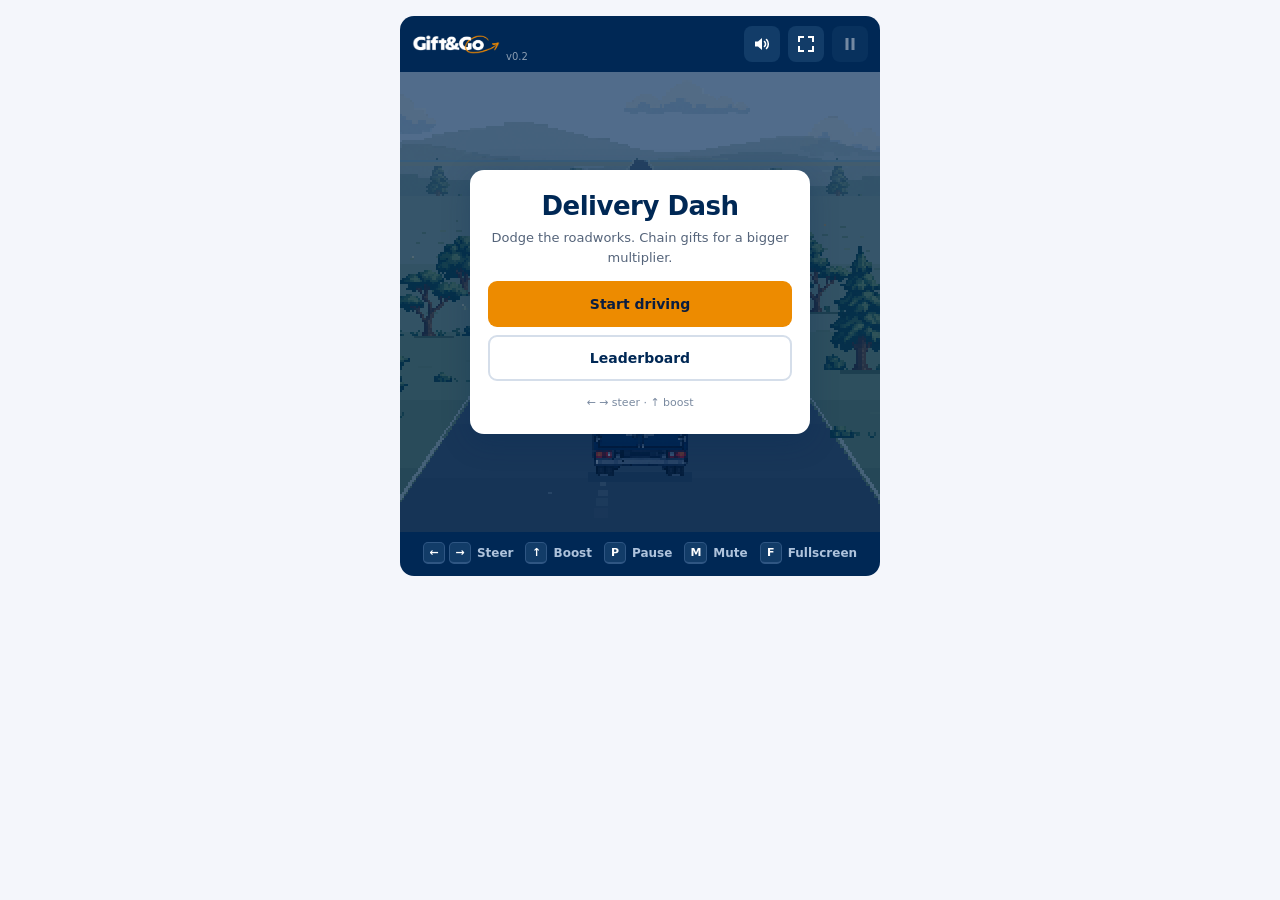
==== commit 09cd66c4: "Merge remote-tracking branch 'origin/main' into tunnels-bridge-crane-hazards # Conflicts: #	README.m" ====
--- a/index.html
+++ b/index.html
@@ -1,11 +1,29 @@
 <!doctype html>
 <html lang="en"><head><meta charset="UTF-8"><meta name="viewport" content="width=device-width,initial-scale=1,viewport-fit=cover"><title>Gift&Go Delivery Dash</title><style>body{margin:0;padding:16px;background:#F4F6FB;font-family:system-ui} @media(max-width:400px){body{padding:0}}</style></head><body>
 <div id="giftgo-delivery-dash-preview">
-<section class="delivery-dash" aria-label="Gift and Go Delivery Dash driving game">
+<section class="delivery-dash" tabindex="-1" aria-label="Gift and Go Delivery Dash driving game">
   <header class="dash-header">
     <img data-brand-logo width="88" height="21" alt="Gift&amp;Go" />
     <small class="dash-version">v0.2</small>
-    <button class="dash-icon-button dash-header-first" type="button" data-action="fullscreen" aria-label="Enter fullscreen" aria-pressed="false">
+    <div class="dash-volume dash-header-first">
+      <button class="dash-icon-button" type="button" data-action="volume" aria-label="Volume" aria-expanded="false">
+        <svg viewBox="0 0 16 16" width="16" height="16" aria-hidden="true"><path d="M1 5.5h3L8 2v12l-4-3.5H1z" fill="currentColor"/><path data-volume-waves d="M10.5 5.5a3.5 3.5 0 010 5M12.5 3.5a6.5 6.5 0 010 9" fill="none" stroke="currentColor" stroke-width="1.6" stroke-linecap="round"/></svg>
+      </button>
+      <div class="dash-volume-panel" data-volume-panel hidden>
+        <span aria-hidden="true">Music</span>
+        <input type="range" min="0" max="100" step="5" value="40" data-volume aria-label="Music volume" />
+        <output data-volume-value>40%</output>
+        <span aria-hidden="true">Effects</span>
+        <input type="range" min="0" max="100" step="5" value="50" data-sfx-volume aria-label="Sound effects volume" />
+        <output data-sfx-volume-value>50%</output>
+        <span class="dash-thumb-setting" aria-hidden="true">Boost</span>
+        <div class="dash-thumb-setting dash-thumb-toggle" role="radiogroup" aria-label="Boost button side">
+          <button type="button" role="radio" data-thumb="left" aria-checked="false">Left</button>
+          <button type="button" role="radio" data-thumb="right" aria-checked="true">Right</button>
+        </div>
+      </div>
+    </div>
+    <button class="dash-icon-button" type="button" data-action="fullscreen" aria-label="Enter fullscreen" aria-pressed="false">
       <svg viewBox="0 0 16 16" width="16" height="16" aria-hidden="true" data-fullscreen-icon><path d="M1 6V1h5M10 1h5v5M15 10v5h-5M6 15H1v-5" fill="none" stroke="currentColor" stroke-width="2"/></svg>
     </button>
     <button class="dash-icon-button" type="button" data-action="pause" aria-label="Pause" disabled>
@@ -19,6 +37,10 @@
       <span class="dash-score" data-score-box>
         <span class="dash-pill"><span data-score>0</span><small>pts</small><span class="dash-mult" data-multiplier>×1</span></span>
         <span class="dash-chain" aria-hidden="true"><span data-chain-fill></span></span>
+      </span>
+      <span class="dash-pill dash-timer" aria-label="Run time">
+        <svg viewBox="0 0 16 16" width="13" height="13" aria-hidden="true"><circle cx="8" cy="9" r="5.5" fill="none" stroke="currentColor" stroke-width="1.8"/><path d="M8 6v3.5l2 1.5M6 1.5h4" fill="none" stroke="currentColor" stroke-width="1.6" stroke-linecap="round"/></svg>
+        <span data-timer>0:00</span>
       </span>
       <span class="dash-pill dash-pill-points" aria-label="Gift points to spend at shops">
         <svg viewBox="0 0 16 16" width="14" height="14" aria-hidden="true"><path d="M2 6h12v3H2zM3 9h10v5H3zM7 6h2v8H7z" fill="currentColor"/><path d="M8 6C6 2 3 3 4 6M8 6c2-4 5-3 4 0" fill="none" stroke="currentColor" stroke-width="1.4"/></svg>
@@ -47,6 +69,13 @@
       </div>
       <span class="dash-swipe-label">SWIPE TO STEER</span>
     </div>
+    <div class="dash-tube" aria-hidden="true">
+      <span class="dash-tube-liquid"></span>
+      <span class="dash-tube-label" data-tube-label>BOOST</span>
+    </div>
+    <button class="dash-boost" type="button" data-action="boost" aria-label="Boost. Hold to go faster" disabled>
+      <span class="dash-boost-label" data-boost-label>BOOST</span>
+    </button>
     <div class="dash-overlay" data-overlay>
       <div class="dash-overlay-card" data-main-card>
         <span class="dash-eyebrow" data-eyebrow hidden></span>
@@ -92,11 +121,12 @@
       </div>
     </div>
   </div>
-  <footer class="dash-controls">
-    <button class="dash-boost" type="button" data-action="boost" aria-label="Boost. Hold to go faster" disabled>
-      <span class="dash-boost-fill" data-boost-fill></span>
-      <span class="dash-boost-label" data-boost-label>BOOST</span>
-    </button>
+  <footer class="dash-controls" aria-label="Keyboard controls">
+    <span class="dash-key-group"><kbd>←</kbd><kbd>→</kbd><span>Steer</span></span>
+    <span class="dash-key-group"><kbd>↑</kbd><span>Boost</span></span>
+    <span class="dash-key-group"><kbd>P</kbd><span>Pause</span></span>
+    <span class="dash-key-group"><kbd>M</kbd><span>Mute</span></span>
+    <span class="dash-key-group"><kbd>F</kbd><span>Fullscreen</span></span>
   </footer>
   <span class="dash-sr-only" role="status" aria-live="polite" data-live-status></span>
 </section>
@@ -106,16 +136,22 @@
 
 .delivery-dash, .delivery-dash * { box-sizing: border-box; }
 .delivery-dash { width: 100%; max-width: 480px; margin-inline: auto; overflow: hidden; border-radius: 14px; background: #002855; color: #fff; font-family: system-ui, -apple-system, BlinkMacSystemFont, "Segoe UI", sans-serif; }
+.delivery-dash:focus { outline: none; }
 .delivery-dash button { font: inherit; cursor: pointer; }
 .delivery-dash button:focus-visible { outline: 3px solid #FFC35B; outline-offset: -3px; }
 .delivery-dash button:disabled { cursor: default; opacity: 0.45; }
 .delivery-dash [hidden] { display: none !important; } 
 
-.dash-header { display: flex; align-items: center; gap: 8px; padding: 10px 12px; }
+.dash-header { position: relative; display: flex; align-items: center; gap: 8px; padding: 10px 12px; }
 .dash-header img { display: block; object-fit: contain; }
 .dash-version { align-self: flex-end; margin-left: -2px; font-size: 10px; line-height: 1; opacity: 0.55; }
 .dash-header-first { margin-left: auto; }
 .dash-icon-button { display: grid; place-items: center; width: 36px; height: 36px; padding: 0; background: #123C68; border: 0; border-radius: 8px; color: #FFF; }
+/* The panel hangs from the header's right edge so it fits on narrow screens. */
+.dash-volume-panel { position: absolute; top: calc(100% - 4px); right: 12px; z-index: 20; display: grid; grid-template-columns: auto minmax(80px, 120px) auto; align-items: center; gap: 8px 10px; padding: 10px 12px; border-radius: 10px; background: #123C68; box-shadow: 0 4px 14px #0008; }
+.dash-volume-panel input { width: 100%; margin: 0; accent-color: #ED8B00; cursor: pointer; }
+.dash-volume-panel span { font-size: 12px; font-weight: 700; }
+.dash-volume-panel output { min-width: 34px; font-size: 12px; font-weight: 700; font-variant-numeric: tabular-nums; text-align: right; }
 
 .dash-scene { position: relative; width: 100%; min-height: 340px; overflow: hidden; background: #002855; }
 .dash-scene canvas { display: block; width: 100%; height: auto; image-rendering: pixelated; touch-action: pan-y; }
@@ -127,6 +163,9 @@
 .dash-pill { display: inline-flex; align-items: center; gap: 5px; padding: 5px 12px; border-radius: 999px; background: #002855D9; color: #FFF; font-size: 17px; font-weight: 700; font-variant-numeric: tabular-nums; }
 .dash-pill small { font-size: 11px; font-weight: 600; color: #AEC3DC; }
 .dash-pill-points { color: #FFC35B; align-self: flex-start; }
+/* Centred on the scene rather than between the side pills, which differ in width. */
+.dash-timer { position: absolute; top: 0; left: 50%; transform: translateX(-50%); padding: 5px 10px; font-size: 14px; }
+.dash-timer svg { color: #AEC3DC; }
 .dash-score { display: flex; flex-direction: column; align-items: flex-start; gap: 4px; }
 .dash-mult { margin-left: 2px; color: #FFC35B; font-size: 14px; font-weight: 800; transition: color 0.2s, text-shadow 0.2s; }
 .dash-mult:is([data-tier="2"], [data-tier="3"]) { color: #FFB21E; text-shadow: 0 0 6px #ED8B00; }
@@ -158,7 +197,8 @@
 .dash-delivery[data-urgent="true"] .dash-delivery-bar span { background: #FF6A4D; }
 .dash-perks { position: absolute; top: 52px; left: 10px; display: flex; flex-wrap: wrap; gap: 4px; max-width: 70%; pointer-events: none; }
 .dash-perks span { padding: 3px 8px; border-radius: 999px; background: #002855D9; color: #FFCF80; font-size: 11px; font-weight: 650; }
-.dash-toast { position: absolute; top: 14px; left: 50%; transform: translateX(-50%); padding: 5px 12px; border-radius: 999px; background: #ED8B00; color: #0A1D40; font-weight: 750; font-size: 12px; white-space: nowrap; pointer-events: none; }
+/* Below the timer, perk chips and crosswind bar so it never hides them. */
+.dash-toast { position: absolute; top: 122px; left: 50%; transform: translateX(-50%); padding: 5px 12px; border-radius: 999px; background: #ED8B00; color: #0A1D40; font-weight: 750; font-size: 12px; white-space: nowrap; pointer-events: none; }
 .dash-snappy { position: absolute; top: 34%; left: 50%; display: flex; flex-direction: column; align-items: center; gap: 4px; transform: translate(-50%, -50%) rotate(-7deg); color: #FFF; font-style: italic; line-height: 1; pointer-events: none; animation: dash-snappy-pop 1.3s ease-out forwards; }
 .dash-snappy-word { font-size: 42px; font-weight: 900; letter-spacing: 1px; text-decoration: line-through; text-decoration-color: #ED8B00; text-decoration-thickness: 6px; text-shadow: 0 3px 0 #002855, 0 0 12px #3C9FE4; }
 .dash-snappy-points { font-size: 30px; font-weight: 900; color: #FFE08A; text-shadow: 0 3px 0 #002855, 0 0 10px #ED8B00; }
@@ -280,14 +320,42 @@
 .dash-board-search:focus-visible { outline: 3px solid #FFC35B; outline-offset: 0; }
 .delivery-dash[data-board-open="true"] .dash-scene { min-height: 540px; }
 
-.dash-controls { display: flex; align-items: stretch; gap: 10px; padding: 10px 12px 12px; }
-.dash-boost { position: relative; flex: 1; overflow: hidden; min-height: 48px; padding: 0 10px; border: 1px solid #FFC35B; border-radius: 10px; background: #123C68; color: #FFF; font-weight: 800 !important; font-size: 14px !important; letter-spacing: 3px; touch-action: none; user-select: none; -webkit-user-select: none; -webkit-touch-callout: none; }
-.dash-boost-fill { position: absolute; inset: 0 auto 0 0; width: var(--boost-fill, 100%); background: linear-gradient(90deg, #ED8B00, #FFC35B); transition: width 0.1s linear; }
-.dash-boost:disabled .dash-boost-fill { background: #2F5683; }
-.dash-boost-label { position: relative; text-shadow: 0 1px 2px #00285599; }
-.dash-boost[data-active="true"] { box-shadow: 0 0 0 3px #FFC35B88, 0 0 18px #ED8B00; }
-.dash-boost[data-locked="true"] { border-color: #6B7C93; letter-spacing: 1.5px; font-size: 12px !important; }
-.dash-boost[data-locked="true"] .dash-boost-fill { background: #6B7C93; }
+/* Desktop lists the keys under the road; touch hides the strip and steers with swipes plus the thumb button. */
+.dash-controls { display: flex; flex-wrap: wrap; align-items: center; justify-content: center; gap: 6px 12px; padding: 10px 12px 12px; color: #AEC3DC; font-size: 12px; font-weight: 650; }
+.dash-key-group { display: inline-flex; align-items: center; gap: 4px; }
+.dash-key-group span { margin-left: 2px; }
+.dash-controls kbd { display: inline-grid; place-items: center; min-width: 22px; height: 22px; padding: 0 5px; border: 1px solid #2F5683; border-bottom-width: 2px; border-radius: 5px; background: #123C68; color: #FFF; font: inherit; font-size: 11px; font-weight: 800; }
+.dash-touch .dash-controls { display: none; }
+
+/* A round thumb button in the bottom corner, just above the boost tube. */
+.dash-boost { --ring: #FFC35B; position: absolute; bottom: 44px; right: 14px; display: none; place-items: center; width: 78px; height: 78px; padding: 0; border: 0; border-radius: 50%; background: var(--ring); color: #FFF; font-weight: 800 !important; font-size: 12px !important; letter-spacing: 1.5px; touch-action: none; user-select: none; -webkit-user-select: none; -webkit-touch-callout: none; box-shadow: 0 3px 10px #0008; transition: transform 0.08s; }
+.dash-touch[data-state="running"] .dash-boost { display: grid; }
+.delivery-dash[data-thumb="left"] .dash-boost { right: auto; left: 14px; }
+.dash-boost-label { display: grid; place-items: center; width: calc(100% - 10px); height: calc(100% - 10px); border-radius: 50%; background: #123C68E6; text-shadow: 0 1px 2px #00285599; }
+.dash-boost[data-active="true"] { transform: scale(0.94); box-shadow: 0 0 0 3px #FFC35B88, 0 0 18px #ED8B00; }
+.dash-boost[data-locked="true"] { --ring: #6B7C93; font-size: 9px !important; letter-spacing: 0.5px; }
+.dash-boost:disabled { opacity: 0.45; }
+
+/* The boost tube along the bottom of the road: orange liquid drains toward the left as boost is spent, its edge sloshing. */
+.dash-tube { position: absolute; left: 50%; bottom: 10px; display: none; width: min(calc(100% - 24px), 420px); height: 24px; overflow: hidden; transform: translateX(-50%); border: 2px solid #002855; border-radius: 999px; background: linear-gradient(#F4F8FCE6, #C9D6E6E6); box-shadow: inset 0 3px 5px #00285566, 0 2px 8px #0007; pointer-events: none; }
+.delivery-dash:is([data-state="running"], [data-state="paused"]) .dash-tube { display: block; }
+.dash-tube-liquid { --liquid: linear-gradient(#FFD37A, #ED8B00 55%, #C26A00); position: absolute; top: 0; bottom: 0; left: 0; width: var(--boost-fill, 100%); background: var(--liquid); transition: width 0.1s linear; }
+.dash-tube-liquid::before { content: ""; position: absolute; inset: 0; background: radial-gradient(circle at 30% 70%, #FFF7 0 1.5px, transparent 2px) 0 0 / 23px 20px, radial-gradient(circle at 70% 40%, #FFF5 0 1px, transparent 1.5px) 0 0 / 37px 20px; animation: dash-tube-bubbles 1.6s linear infinite; }
+.dash-tube-liquid::after { content: ""; position: absolute; top: 0; bottom: 0; left: 100%; width: 6px; background: var(--liquid); -webkit-mask: url("data:image/svg+xml,%3Csvg xmlns='http://www.w3.org/2000/svg' width='6' height='10'%3E%3Cpath d='M0 0H2Q6 2.5 2 5Q-2 7.5 2 10H0Z'/%3E%3C/svg%3E") 0 0 / 6px 10px repeat-y; mask: url("data:image/svg+xml,%3Csvg xmlns='http://www.w3.org/2000/svg' width='6' height='10'%3E%3Cpath d='M0 0H2Q6 2.5 2 5Q-2 7.5 2 10H0Z'/%3E%3C/svg%3E") 0 0 / 6px 10px repeat-y; animation: dash-tube-slosh 0.7s linear infinite; }
+.dash-tube::after { content: ""; position: absolute; top: 3px; left: 10px; right: 10px; height: 4px; border-radius: 2px; background: #FFFFFF8C; }
+.dash-tube-label { position: absolute; inset: 0; z-index: 1; display: grid; place-items: center; color: #002855; font-size: 12px; font-weight: 900; letter-spacing: 4px; text-indent: 4px; line-height: 1; text-shadow: 0 1px 0 #FFFFFF80; }
+.delivery-dash[data-boost-active="true"] .dash-tube { box-shadow: inset 0 3px 5px #00285566, 0 0 0 2px #FFC35B88, 0 0 14px #ED8B00; }
+.delivery-dash[data-boost-active="true"] .dash-tube-liquid::after { animation-duration: 0.35s; }
+.delivery-dash[data-boost-locked="true"] .dash-tube-liquid { --liquid: linear-gradient(#B7C3D2, #8796AA 55%, #6B7C93); }
+.delivery-dash[data-boost-locked="true"] .dash-tube-label { font-size: 11px; letter-spacing: 2px; text-indent: 2px; }
+@keyframes dash-tube-bubbles { to { background-position: -23px -20px, -37px -20px; } }
+@keyframes dash-tube-slosh { to { -webkit-mask-position: 0 10px; mask-position: 0 10px; } }
+@media (prefers-reduced-motion: reduce) { .dash-tube-liquid::before, .dash-tube-liquid::after { animation: none; } }
+.dash-thumb-setting { display: none; }
+.dash-touch .dash-thumb-setting { display: block; }
+.dash-touch .dash-thumb-toggle { grid-column: span 2; display: grid; grid-template-columns: 1fr 1fr; gap: 0; overflow: hidden; border-radius: 7px; border: 1px solid #2F5683; }
+.dash-thumb-toggle button { min-height: 30px; padding: 0 8px; border: 0; background: transparent; color: #AEC3DC; font-size: 12px !important; font-weight: 700 !important; }
+.dash-thumb-toggle button[aria-checked="true"] { background: #ED8B00; color: #0A1D40; }
 .dash-sr-only { position: absolute; width: 1px; height: 1px; padding: 0; overflow: hidden; clip-path: inset(50%); white-space: nowrap; }
 
 .dash-rewards { display: grid; gap: 8px; margin: 12px 0; text-align: left; }
@@ -324,7 +392,6 @@
 @media (orientation: landscape) and (max-height: 520px) {
   .dash-fullscreen .dash-header { padding: 4px 14px; }
   .dash-fullscreen .dash-controls { padding: 4px 12px 6px; }
-  .dash-fullscreen .dash-boost { min-height: 40px; }
   .dash-fullscreen .dash-overlay-card { padding: 12px; }
   .dash-fullscreen .dash-overlay h2 { font-size: 20px; margin-bottom: 4px; }
   .dash-fullscreen .dash-overlay p { margin-bottom: 8px; }
@@ -334,7 +401,6 @@
 @media (max-width: 380px) {
   .dash-overlay-card { padding: 16px 14px; }
   .dash-overlay h2 { font-size: 23px; }
-  .dash-boost { letter-spacing: 2px; }
 }
 
 </style>
@@ -479,24 +545,25 @@
 const SLOT_MIN_GAP = 30;
 const SHIELD_LIMIT = 1;
 /**
- * Speed in world units per second after t seconds driven: it climbs quickly to about 3× the starting pace in the
+ * Speed in world units per second after t seconds driven: it climbs quickly to about 3.2× the starting pace in the
  * first minute, then creeps up for the rest of the run with no ceiling. Rows are spaced in seconds, so speed
  * sets how the game looks and scores; how hard it is to react comes from ROW_GAPS and DIFFICULTY_FROM below.
  */
-const SPEED_START = 107.5;
-const SPEED_RISE = 300;
+const SPEED_START = 129;
+const SPEED_RISE = 360;
 const SPEED_RISE_SECONDS = 60;
-const SPEED_CREEP = 0.75;
+const SPEED_CREEP = 0.9;
 const speedAt = (seconds) => SPEED_START + SPEED_RISE * (1 - Math.exp(-seconds / SPEED_RISE_SECONDS)) + SPEED_CREEP * seconds;
 /** Distance covered in `seconds` of driving: the integral of `speedAt`. */
 const distanceAt = (seconds) => SPEED_START * seconds + SPEED_RISE * (seconds - SPEED_RISE_SECONDS * (1 - Math.exp(-seconds / SPEED_RISE_SECONDS))) + SPEED_CREEP / 2 * seconds * seconds;
 /**
  * Seconds between rows at the given time into the run, linearly between these points and flat after the last.
- * Easy to react to for the first 5 minutes, actively hard from 5 to 10, and from 10 minutes on it stays at 0.55s: a
- * two-lane jump takes 0.32s to cross, so that leaves about 200ms to spot it and press, which is already a very good
+ * Comfortable for the first minute, steadily harder to 5 minutes, and from 7 minutes on it stays at 0.32s. Rows are
+ * visible seconds ahead, so the limit is timing, not spotting: an edge-to-edge jump between two blocked rows then has
+ * about a 150ms window to start in (it needs 1.43 lanes, 0.23s, to clear the middle lane's hitbox), an expert
  * player's margin with nothing left over for fatigue or a slip.
  */
-const ROW_GAPS = [[0, 1.6], [60, 1.4], [150, 1.2], [300, 0.95], [600, 0.55]];
+const ROW_GAPS = [[0, 1.2], [30, 1.0], [90, 0.8], [180, 0.6], [300, 0.45], [420, 0.32]];
 const rowGapAt = (seconds) => {
     const next = ROW_GAPS.findIndex(([time]) => time > seconds);
     if (next === -1)
@@ -505,8 +572,8 @@
     return fromGap + (toGap - fromGap) * (seconds - fromTime) / (toTime - fromTime);
 };
 /** Seconds into the run when each tuning ramp below reaches its full value; before that it eases in from its starting value. */
-const DIFFICULTY_FROM = 120;
-const DIFFICULTY_FULL = 600;
+const DIFFICULTY_FROM = 30;
+const DIFFICULTY_FULL = 360;
 /** 0 until DIFFICULTY_FROM, then rising to 1 at DIFFICULTY_FULL; scales how often the harder patterns and traps appear. */
 const difficultyAt = (seconds) => Math.max(0, Math.min(1, (seconds - DIFFICULTY_FROM) / (DIFFICULTY_FULL - DIFFICULTY_FROM)));
 const blend = (easy, hard, seconds) => easy + (hard - easy) * difficultyAt(seconds);
@@ -563,12 +630,20 @@
 const TRUCK_HALF_WIDTH = 0.32;
 const BITE_OVERLAP = 0.2;
 /**
+ * A plain obstacle stays in the hit zone for at least this long. Hitboxes leave a 0.14-lane gap between neighbouring
+ * lanes, and above about 890 units/s a row would otherwise pass in under the 22ms the truck takes to cross that gap,
+ * letting a lane change slip between two blocked lanes.
+ */
+const MIN_HIT_SECONDS = 0.026;
+/** Pace trickle points per second at the starting pace, before the chain multiplier. */
+const PACE_SCORE = 1.25;
+/**
  * A rare silver Ferrari comes down the road toward the truck, FERRARI_PACE times the road's own speed again, changing lane
  * three times on the way. It always ends in a lane other than the route lane (where the route gift sits), and the last
  * change is finished FERRARI_SWAPS[2] - FERRARI_SWAP_SECONDS seconds before it arrives at the normal pace, so it never leaves
  * the truck without a clear lane to reach. Each change is signalled FERRARI_SIGNAL_SECONDS ahead by its indicator.
  */
-const FERRARI_PACE = 0.8;
+const FERRARI_PACE = 0.64;
 const FERRARI_FLIGHT_SECONDS = 3.4;
 /** Seconds before reaching the truck, at the normal pace, at which each lane change starts to move. */
 const FERRARI_SWAPS = [2.7, 1.95, 1.3];
@@ -674,7 +749,7 @@
         /** The driver for the next run; `start` applies their rules. */
         this.character = 'van';
     }
-    // Continuous time-based acceleration: 107.5 at the start, about 340 after one minute, 630 after five, 860 after ten.
+    // Continuous time-based acceleration: 129 at the start, about 410 after one minute, 755 after five, 1030 after ten.
     // No speed ceiling; pause time does not count toward difficulty.
     get speed() { return speedAt(this.elapsed); }
     get rules() { return CHARACTERS[this.character].rules; }
@@ -907,17 +982,19 @@
         if (reward === 'jackpot')
             this.jackpotUntil = Math.max(this.elapsed, this.jackpotUntil) + 10;
         if (reward === 'rain') {
-            // Every hazard still ahead becomes a gift, and new rows are all gifts for a few seconds.
+            // Every hazard still ahead becomes a gift, and new rows are all gifts for a few seconds. Each can roll a colour like a route gift.
             for (const e of this.entities)
-                if (e.z >= 48 && isHazard(e.kind))
+                if (e.z >= 48 && isHazard(e.kind)) {
                     e.kind = 'gift';
+                    e.variant = this.rollGiftVariant();
+                }
             this.entities = this.entities.filter(e => (e.kind !== 'crane' && e.kind !== 'ferrari') || e.z < 48);
             // Closures still ahead are cleared into a trail of gifts along the lane.
             const works = this.entities.filter(e => e.kind === 'roadworks' && e.z >= 48);
             this.entities = this.entities.filter(e => !works.includes(e));
             for (const e of works)
                 for (let z = e.z; z <= e.z + (e.length ?? 0); z += 70) {
-                    this.entities.push({ id: this.nextId++, row: e.row, lane: e.lane, z, kind: 'gift', handled: false });
+                    this.entities.push({ id: this.nextId++, row: e.row, lane: e.lane, z, kind: 'gift', handled: false, variant: this.rollGiftVariant() });
                 }
             this.rainUntil = Math.max(this.elapsed, this.rainUntil) + 4;
             this.sweepAt = this.elapsed;
@@ -947,13 +1024,14 @@
             // An oncoming car closes on the truck by its own speed as well as the road's.
             const moved = e.kind === 'ferrari' ? travel + this.speed * FERRARI_PACE * dt : travel;
             e.z -= moved;
-            if (e.handled || e.kind === 'gantry' || e.z > 68 || previousZ + length < 48)
+            const tail = isHazard(e.kind) && e.kind !== 'giftasaurus' ? Math.min(48, 68 - travel / dt * MIN_HIT_SECONDS) : 48;
+            if (e.handled || e.kind === 'gantry' || e.z > 68 || previousZ + length < tail)
                 continue;
             // Swept overlap catches an obstacle even when one fast frame crosses the
             // entire collision zone, and uses the truck's actual lane-change path.
             // A roadworks closure overlaps for its whole length, so steering into it crashes.
             const enter = Math.max(0, (previousZ - 68) / moved);
-            const leave = Math.min(1, (previousZ + length - 48) / moved);
+            const leave = Math.min(1, (previousZ + length - tail) / moved);
             const laneAt = (fraction) => fromLane + Math.sign(delta) * Math.min(Math.abs(delta), dt * fraction / this.rules.laneSeconds);
             const a = laneAt(enter), b = laneAt(leave);
             // The Dustbuster reaches gifts one lane either side of the truck.
@@ -983,6 +1061,10 @@
                 this.pointsEarned += points;
                 this.lastPickupAt = this.elapsed;
                 this.extendChain(1);
+                // Any gift in a row keeps the chain, so a Gift Shoppe gift taken beside the route gift does not break it.
+                for (const o of this.entities)
+                    if (o !== e && o.route && o.row === e.row)
+                        o.route = false;
                 this.addScore(points * this.multiplier);
                 if (e.variant)
                     this.applyGiftVariant(e.variant);
@@ -1026,13 +1108,13 @@
         this.updateTunnel();
         this.updateGust(dt);
         // Score trickles in with pace (not boost), so distance matters but never dominates.
-        this.score += this.speed / SPEED_START * dt * this.multiplier;
+        this.score += PACE_SCORE * this.speed / SPEED_START * dt * this.multiplier;
         this.updateDelivery();
         this.updateFerrari();
         this.spawnIn -= dt;
         if (this.spawnIn <= 0) {
             // Spawn 4.8 seconds ahead, accounting for future acceleration. Density
-            // increases, but adjacent rows keep at least 0.8 seconds of reaction time.
+            // increases, but adjacent rows keep at least 0.47 seconds apart (ROW_GAPS).
             this.spawnRow(68 + this.travelAfter(BAY_LEAD_SECONDS));
             this.spawnIn += rowGapAt(this.elapsed);
         }
@@ -1465,7 +1547,7 @@
             const zoneKinds = zone === 'tunnel' ? ['stalledcar'] : zone === 'bridge' ? ['birds', 'puddle'] : [];
             const kinds = zoneKinds.length && this.random() < ZONE_HAZARD_CHANCE ? zoneKinds : plainKinds;
             const kind = kinds[Math.floor(this.random() * kinds.length)];
-            this.entities.push({ id: this.nextId++, row: this.row, lane, z, kind: raining ? 'gift' : kind, handled: false });
+            this.entities.push({ id: this.nextId++, row: this.row, lane, z, kind: raining ? 'gift' : kind, handled: false, variant: raining ? this.rollGiftVariant() : undefined });
         }
         if (shopRow)
             this.entities.push({ id: this.nextId++, row: this.row, lane: shopLane, z, kind: 'shop', handled: false });
@@ -1569,6 +1651,368 @@
     return Number(response.headers.get('content-range')?.split('/')[1] ?? 0) + 1;
 };
 
+// Soundtrack player. The tracks are served as files (too large to embed), from `assets/music/` by default.
+const MUSIC_TRACKS = ['pixel-velocity.mp3', 'pixel-dash.mp3', 'pixel-adventure.mp3', 'pixel-velocity-ii.mp3', 'pixel-adventure-ii.mp3'];
+const DEFAULT_MUSIC_BASE = 'assets/music/';
+const DEFAULT_VOLUME = 0.4;
+const VOLUME_KEY = 'giftgo-delivery-dash-volume';
+/** The tracks are mastered loud and hearing is logarithmic, so the slider maps to gain on a squared curve: 40% plays at 0.16. */
+const musicGain = (volume) => volume * volume;
+/** Plays the soundtrack on a loop in a shuffled order. Browsers only allow playback after a user gesture, so call `unlock` from one. */
+class DeliveryDashMusic {
+    constructor(win, base = DEFAULT_MUSIC_BASE) {
+        this.win = win;
+        this.base = base;
+        this.order = [];
+        this.index = 0;
+        this.unlocked = false;
+        this.wanted = false;
+        this._volume = DEFAULT_VOLUME;
+        try {
+            const stored = win.localStorage.getItem(VOLUME_KEY);
+            if (stored !== null && Number.isFinite(Number(stored)))
+                this._volume = Math.min(1, Math.max(0, Number(stored)));
+        }
+        catch { }
+        this.audio = new win.Audio();
+        this.audio.preload = 'none';
+        this.audio.volume = musicGain(this._volume);
+        this.audio.addEventListener('ended', () => this.next());
+        // A missing or broken file skips to the next track rather than stopping the music.
+        this.audio.addEventListener('error', () => { if (this.order.length > 1)
+            this.win.setTimeout(() => this.next(), 1000); });
+        this.shuffle();
+    }
+    get volume() { return this._volume; }
+    setVolume(volume) {
+        this._volume = Math.min(1, Math.max(0, volume));
+        this.audio.volume = musicGain(this._volume);
+        try {
+            this.win.localStorage.setItem(VOLUME_KEY, String(this._volume));
+        }
+        catch { }
+        this.apply();
+    }
+    /** Call from a click or key press; until then nothing plays. */
+    unlock() {
+        if (this.unlocked)
+            return;
+        this.unlocked = true;
+        this.load();
+        this.apply();
+    }
+    /** Whether the game wants music right now (e.g. not paused or hidden). */
+    setPlaying(playing) {
+        this.wanted = playing;
+        this.apply();
+    }
+    destroy() {
+        this.wanted = false;
+        this.audio.pause();
+        this.audio.removeAttribute('src');
+        this.audio.load();
+    }
+    apply() {
+        const play = this.unlocked && this.wanted && this._volume > 0;
+        if (play && this.audio.paused)
+            void this.audio.play().catch(() => { });
+        else if (!play && !this.audio.paused)
+            this.audio.pause();
+    }
+    next() {
+        this.index++;
+        if (this.index >= this.order.length) {
+            const last = this.order[this.order.length - 1];
+            this.shuffle();
+            // Don't play the same song twice in a row across a reshuffle.
+            if (this.order.length > 1 && this.order[0] === last)
+                [this.order[0], this.order[1]] = [this.order[1], this.order[0]];
+        }
+        this.load();
+        this.apply();
+    }
+    load() {
+        this.audio.src = this.base + this.order[this.index];
+    }
+    shuffle() {
+        this.order = [...MUSIC_TRACKS];
+        for (let i = this.order.length - 1; i > 0; i--) {
+            const j = Math.floor(Math.random() * (i + 1));
+            [this.order[i], this.order[j]] = [this.order[j], this.order[i]];
+        }
+        this.index = 0;
+    }
+}
+
+const DEFAULT_SFX_BASE = 'assets/sfx/';
+const CAR_PASS_FILE = 'ferrari-pass.mp3';
+const DEFAULT_SFX_VOLUME = 0.5;
+const SFX_VOLUME_KEY = 'giftgo-delivery-dash-sfx-volume';
+/** Gain at 100% on the effects slider. */
+const SFX_LEVEL = 1;
+/** Ferrari engine: idle pitch, how loud it is right beside the truck, and the distance at which it has fallen to half that. */
+const ENGINE_HZ = 150;
+const ENGINE_PEAK = 0.22;
+const ENGINE_HALF_DISTANCE = 250;
+/** Pitch shift as it approaches (up) and recedes (down), and over what distance it swings from one to the other. */
+const ENGINE_DOPPLER = 0.14;
+const ENGINE_DOPPLER_DISTANCE = 60;
+/** The recording revs up to its loudest, honking, CAR_PASS_PEAK_AT seconds in, so it starts that long before the car arrives. */
+const CAR_PASS_PEAK_AT = 2.8;
+const CAR_PASS_LEVEL = 0.5;
+/** The recording builds up by itself, so distance only quietens it once the car has gone by. */
+const CAR_PASS_RECEDE_DISTANCE = 120;
+/** Plays short game sounds. Browsers only allow audio after a user gesture, so call `unlock` from one. */
+class DeliveryDashSfx {
+    constructor(win, base = DEFAULT_SFX_BASE) {
+        this.win = win;
+        this.base = base;
+        this.ctx = null;
+        this.master = null;
+        this.noise = null;
+        this._volume = DEFAULT_SFX_VOLUME;
+        this.engine = null;
+        this.carPass = null;
+        try {
+            const stored = win.localStorage.getItem(SFX_VOLUME_KEY);
+            if (stored !== null && Number.isFinite(Number(stored)))
+                this._volume = Math.min(1, Math.max(0, Number(stored)));
+        }
+        catch { }
+    }
+    get volume() { return this._volume; }
+    setVolume(volume) {
+        this._volume = Math.min(1, Math.max(0, volume));
+        if (this.ctx && this.master)
+            this.master.gain.setTargetAtTime(this._volume * SFX_LEVEL, this.ctx.currentTime, 0.02);
+        try {
+            this.win.localStorage.setItem(SFX_VOLUME_KEY, String(this._volume));
+        }
+        catch { }
+    }
+    /** Call from a click or key press; until then nothing plays. */
+    unlock() {
+        if (!this.ctx) {
+            const Context = this.win.AudioContext ?? this.win.webkitAudioContext;
+            if (!Context)
+                return;
+            try {
+                this.ctx = new Context();
+            }
+            catch {
+                return;
+            }
+            this.master = this.ctx.createGain();
+            this.master.gain.value = this._volume * SFX_LEVEL;
+            // A limiter keeps overlapping sounds (a crash over a jingle) from clipping.
+            const limiter = this.ctx.createDynamicsCompressor();
+            limiter.threshold.value = -6;
+            limiter.knee.value = 0;
+            limiter.ratio.value = 12;
+            limiter.attack.value = 0.002;
+            limiter.release.value = 0.1;
+            this.master.connect(limiter).connect(this.ctx.destination);
+            const length = Math.floor(this.ctx.sampleRate * 0.6);
+            this.noise = this.ctx.createBuffer(1, length, this.ctx.sampleRate);
+            const data = this.noise.getChannelData(0);
+            for (let i = 0; i < length; i++)
+                data[i] = Math.random() * 2 - 1;
+            const ctx = this.ctx;
+            void this.win.fetch(this.base + CAR_PASS_FILE)
+                .then(response => { if (!response.ok)
+                throw new Error(String(response.status)); return response.arrayBuffer(); })
+                .then(data => ctx.decodeAudioData(data))
+                .then(buffer => { this.carPass = buffer; })
+                .catch(() => { });
+        }
+        if (this.ctx.state === 'suspended')
+            void this.ctx.resume().catch(() => { });
+    }
+    play(effect) {
+        const ctx = this.ctx;
+        if (!ctx || ctx.state !== 'running' || this._volume <= 0)
+            return;
+        const t = ctx.currentTime + 0.005;
+        switch (effect) {
+            // Heard every second or so, so it is a quiet, very short tick with a little pitch drift to avoid fatigue.
+            case 'pickup': {
+                const f = 1900 * (0.97 + Math.random() * 0.06);
+                this.tone('sine', f, f * 1.25, t, 0.045, 0.15);
+                break;
+            }
+            case 'bonusPickup':
+                this.tone('triangle', 1568, 1568, t, 0.07, 0.35);
+                this.tone('triangle', 2349, 2349, t + 0.05, 0.1, 0.3);
+                break;
+            case 'coupon':
+                [1047, 1319, 1568, 2093].forEach((f, i) => this.tone('square', f, f, t + i * 0.055, 0.09, 0.22));
+                this.tone('triangle', 2637, 2637, t + 0.22, 0.35, 0.4);
+                break;
+            case 'delivered':
+                [523, 659, 784].forEach((f, i) => this.tone('triangle', f, f, t + i * 0.07, 0.12, 0.45));
+                this.tone('triangle', 1047, 1047, t + 0.21, 0.45, 0.5);
+                this.tone('square', 1047, 1047, t + 0.21, 0.3, 0.1);
+                break;
+            // Shared "that cost you" sound: streak lost, missed delivery.
+            case 'setback':
+                this.tone('square', 392, 370, t, 0.13, 0.25);
+                this.tone('square', 311, 233, t + 0.13, 0.26, 0.25);
+                break;
+            case 'shieldHit':
+                this.thump(t, 0.18, 0.5);
+                this.tone('triangle', 880, 440, t, 0.18, 0.25);
+                break;
+            case 'crash':
+                this.thump(t, 0.55, 0.8);
+                this.tone('square', 196, 55, t + 0.02, 0.5, 0.15);
+                break;
+            // Two blasts of a two-note horn, the second a touch lower as the car is already going by. The recorded pass has its own.
+            case 'honk':
+                if (this.engine?.recorded)
+                    break;
+                this.horn(t, 0.16, 1);
+                this.horn(t + 0.24, 0.22, 0.93);
+                break;
+            // Snappy gets run over: a rubber-toy squeak up, then a stepped 8-bit tumble down to a final deflating squeak.
+            case 'snappyDeath':
+                this.tone('square', 1400, 2600, t, 0.06, 0.2);
+                this.tone('square', 1600, 3000, t + 0.07, 0.07, 0.2);
+                [1760, 1480, 1245, 1047, 880, 740].forEach((f, i) => this.tone('square', f * 1.06, f, t + 0.16 + i * 0.05, 0.05, 0.16));
+                this.tone('square', 1200, 300, t + 0.47, 0.22, 0.18);
+                break;
+        }
+    }
+    /** Keeps the Ferrari's engine note in step with the car; null fades it out (gone, paused or crashed). Call every frame. */
+    setCar(car) {
+        const ctx = this.ctx;
+        if (!car || !ctx || ctx.state !== 'running' || this._volume <= 0) {
+            this.stopEngine();
+            return;
+        }
+        const voice = this.engine ?? (this.engine = this.carPass ? this.startRecordedPass(ctx, this.carPass, car.arrival) : this.startEngine(ctx));
+        const now = ctx.currentTime, distance = Math.abs(car.ahead);
+        const pitch = 1 + ENGINE_DOPPLER * Math.tanh(car.ahead / ENGINE_DOPPLER_DISTANCE);
+        const level = voice.recorded
+            ? CAR_PASS_LEVEL / (car.ahead >= 0 ? 1 : 1 + (distance / CAR_PASS_RECEDE_DISTANCE) ** 2)
+            : ENGINE_PEAK / (1 + (distance / ENGINE_HALF_DISTANCE) ** 2);
+        voice.update(pitch, level, now);
+        voice.pan?.pan.setTargetAtTime(Math.max(-1, Math.min(1, car.pan)), now, 0.05);
+    }
+    destroy() {
+        this.stopEngine();
+        void this.ctx?.close().catch(() => { });
+        this.ctx = this.master = null;
+    }
+    /** A gain and, where supported, a stereo pan feeding the master bus. */
+    voiceOutput(ctx) {
+        const gain = ctx.createGain(), pan = ctx.createStereoPanner?.() ?? null;
+        gain.gain.value = 0.0001;
+        if (pan)
+            gain.connect(pan).connect(this.master);
+        else
+            gain.connect(this.master);
+        return { gain, pan };
+    }
+    /** The recorded pass, started so its peak lands as the car reaches the truck; the Doppler shift bends its playback rate. */
+    startRecordedPass(ctx, buffer, arrival) {
+        const { gain, pan } = this.voiceOutput(ctx), source = ctx.createBufferSource();
+        source.buffer = buffer;
+        source.connect(gain);
+        const lead = arrival - CAR_PASS_PEAK_AT;
+        source.start(ctx.currentTime + Math.max(0, lead), Math.min(buffer.duration, Math.max(0, -lead)));
+        return {
+            sources: [source], gain, pan, recorded: true,
+            update: (pitch, level, now) => { source.playbackRate.setTargetAtTime(pitch, now, 0.05); gain.gain.setTargetAtTime(level, now, 0.05); },
+        };
+    }
+    /** Two slightly detuned saws over a square an octave down, low-passed: a buzzy engine that beats a little. */
+    startEngine(ctx) {
+        const filter = ctx.createBiquadFilter(), { gain, pan } = this.voiceOutput(ctx);
+        filter.type = 'lowpass';
+        filter.Q.value = 2;
+        filter.connect(gain);
+        const oscillators = ['sawtooth', 'sawtooth', 'square'].map(wave => {
+            const osc = ctx.createOscillator();
+            osc.type = wave;
+            osc.frequency.value = ENGINE_HZ;
+            osc.connect(filter);
+            osc.start();
+            return osc;
+        });
+        return {
+            sources: oscillators, gain, pan, recorded: false,
+            update: (pitch, level, now) => {
+                oscillators.forEach((osc, i) => osc.frequency.setTargetAtTime(ENGINE_HZ * pitch * [1, 1.012, 0.5][i], now, 0.05));
+                filter.frequency.setTargetAtTime(500 + 2500 * level / ENGINE_PEAK, now, 0.05);
+                gain.gain.setTargetAtTime(level, now, 0.05);
+            },
+        };
+    }
+    stopEngine() {
+        const voice = this.engine, ctx = this.ctx;
+        if (!voice || !ctx)
+            return;
+        this.engine = null;
+        const now = ctx.currentTime;
+        voice.gain.gain.cancelScheduledValues(now);
+        // The recording rings out a little longer, as the car disappears up the road behind.
+        voice.gain.gain.setTargetAtTime(0.0001, now, voice.recorded ? 0.2 : 0.12);
+        voice.sources.forEach(source => { try {
+            source.stop(now + 1.2);
+        }
+        catch { } });
+    }
+    /** One horn blast: a major third of square waves through a low-pass, like a car's twin horns. */
+    horn(start, length, pitch) {
+        const ctx = this.ctx, filter = ctx.createBiquadFilter(), gain = ctx.createGain();
+        filter.type = 'lowpass';
+        filter.frequency.value = 1800;
+        gain.gain.setValueAtTime(0.0001, start);
+        gain.gain.exponentialRampToValueAtTime(0.22, start + 0.015);
+        gain.gain.setValueAtTime(0.22, start + length - 0.04);
+        gain.gain.exponentialRampToValueAtTime(0.0001, start + length);
+        filter.connect(gain).connect(this.master);
+        for (const f of [415, 523]) {
+            const osc = ctx.createOscillator();
+            osc.type = 'square';
+            osc.frequency.value = f * pitch;
+            osc.connect(filter);
+            osc.start(start);
+            osc.stop(start + length + 0.02);
+        }
+    }
+    /** One oscillator note with a fast attack and an exponential decay, optionally gliding in pitch. */
+    tone(wave, from, to, start, length, peak) {
+        const ctx = this.ctx, osc = ctx.createOscillator(), gain = ctx.createGain();
+        osc.type = wave;
+        osc.frequency.setValueAtTime(from, start);
+        if (to !== from)
+            osc.frequency.exponentialRampToValueAtTime(to, start + length);
+        gain.gain.setValueAtTime(0.0001, start);
+        gain.gain.exponentialRampToValueAtTime(peak, start + 0.005);
+        gain.gain.exponentialRampToValueAtTime(0.0001, start + length);
+        osc.connect(gain).connect(this.master);
+        osc.start(start);
+        osc.stop(start + length + 0.02);
+    }
+    /** A low-passed noise burst over a falling sine: an impact. */
+    thump(start, length, peak) {
+        const ctx = this.ctx, source = ctx.createBufferSource(), filter = ctx.createBiquadFilter(), gain = ctx.createGain();
+        source.buffer = this.noise;
+        filter.type = 'lowpass';
+        filter.frequency.setValueAtTime(2400, start);
+        filter.frequency.exponentialRampToValueAtTime(120, start + length);
+        gain.gain.setValueAtTime(peak, start);
+        gain.gain.exponentialRampToValueAtTime(0.0001, start + length);
+        source.connect(filter).connect(gain).connect(this.master);
+        source.start(start);
+        source.stop(start + length);
+        this.tone('sine', 140, 40, start, length * 0.8, peak * 0.9);
+    }
+}
+
+
+
 
 
 
@@ -1591,10 +2035,13 @@
 const STALLED_CAR_LAMPS = [[4, 22, 5, 5], [43, 22, 5, 5]];
 /** Each oncoming rival's left and right indicators in sprite pixels and its drawn size, and how fast the indicators flash. */
 const RIVAL_LOOKS = {
-    ferrari: { lamps: [[6, 43, 6, 4], [48, 43, 6, 4]], size: 1.25 },
-    vanFront: { lamps: [[7, 63, 5, 4], [50, 63, 5, 4]], size: 1.2 },
+    ferrari: { lamps: [[6, 43, 6, 4], [48, 43, 6, 4]], size: 1.5 },
+    vanFront: { lamps: [[7, 63, 5, 4], [50, 63, 5, 4]], size: 1.4 },
 };
 const RIVAL_SIGNAL_RATE = 9;
+/** Where the truck is on the road for sounds (the middle of the band where things hit it), and how long before an oncoming Ferrari gets there it honks. */
+const TRUCK_Z = 58;
+const HONK_LEAD_SECONDS = 0.3;
 const MAINTENANCE_BEACON = [[28, 1, 6, 6]];
 const TUNNEL_HALF_WIDTH = 150;
 const TUNNEL_HEIGHT = 112;
@@ -1606,6 +2053,8 @@
 const GANTRY_SIGHT_SECONDS = 3.8;
 const GANTRY_HEIGHT = 92;
 const WINDSOCK_SIGHT_SECONDS = 6;
+/** How far down the scene, in screen pixels, the crosswind bar is drawn so the HUD never covers it. */
+const GUST_BAR_TOP_PX = 100;
 const GUST_WARNING_SECONDS = 3;
 /** Crane sprite pixels: the cable stub the chain hangs from, drawn CRANE_UNIT world units to a pixel so it sits over the middle of the road. The ball sprite has a chain link on top and its centre at CRANE_BALL_CENTRE. */
 const CRANE_PIVOT = { x: 250, y: 35 };
@@ -1619,7 +2068,7 @@
     static { this.W = 240; }
     static { this.MIN_HEIGHT = 230; }
     static { this.MAX_HEIGHT = 560; }
-    constructor(root, win, onFinish = () => { }) {
+    constructor(root, win, onFinish = () => { }, musicBase = DEFAULT_MUSIC_BASE, sfxBase = DEFAULT_SFX_BASE) {
         this.root = root;
         this.win = win;
         this.onFinish = onFinish;
@@ -1650,6 +2099,7 @@
         this.slotSpinKey = -1;
         this.slotSide = 1;
         this.lastChainBreakAt = -100;
+        this.honkedCar = -1;
         this.lastMultiplier = 1;
         this.streakFlashUntil = 0;
         this.streakCallUntil = 0;
@@ -1684,8 +2134,10 @@
         this.historyEntry = false;
         this.swipeHintUntil = 0;
         this.touchInput = false;
+        this.unmuteLevels = null;
         this.swipesLearned = 0;
         this.swipeKey = 'giftgo-delivery-dash-swipes-learned';
+        this.thumbKey = 'giftgo-delivery-dash-thumb';
         this.sceneHeight = DeliveryDashGame.MIN_HEIGHT;
         this.canvas = this.find('[data-game-canvas]');
         this.logo = this.find('[data-truck-logo]');
@@ -1707,6 +2159,8 @@
             const driver = win.localStorage.getItem(this.driverKey);
             if (isCharacterId(driver))
                 this.engine.character = driver;
+            if (win.localStorage.getItem(this.thumbKey) === 'left')
+                this.setThumb('left');
         }
         catch { }
         this.logo.src = DELIVERY_DASH_ASSETS.logo;
@@ -1758,6 +2212,42 @@
         }
         catch { }
         listen(this.find('[data-action="fullscreen"]'), 'click', () => this.toggleFullscreen());
+        this.music = new DeliveryDashMusic(win, musicBase.endsWith('/') ? musicBase : `${musicBase}/`);
+        this.sfx = new DeliveryDashSfx(win, sfxBase.endsWith('/') ? sfxBase : `${sfxBase}/`);
+        const volumeButton = this.find('[data-action="volume"]');
+        const volumePanel = this.find('[data-volume-panel]');
+        const volume = this.find('[data-volume]');
+        const showVolume = (open) => { volumePanel.hidden = !open; volumeButton.setAttribute('aria-expanded', String(open)); };
+        listen(volumeButton, 'click', () => { showVolume(volumePanel.hidden); if (!volumePanel.hidden)
+            volume.focus({ preventScroll: true }); });
+        listen(volume, 'input', () => { this.music.unlock(); this.sfx.unlock(); this.music.setVolume(Number(volume.value) / 100); this.syncVolume(); });
+        const sfxVolume = this.find('[data-sfx-volume]');
+        // A chime on release previews the new level.
+        listen(sfxVolume, 'input', () => { this.sfx.unlock(); this.sfx.setVolume(Number(sfxVolume.value) / 100); this.syncVolume(); });
+        listen(sfxVolume, 'change', () => this.sfx.play('bonusPickup'));
+        listen(this.find('.dash-thumb-toggle'), 'click', event => {
+            const side = event.target.closest('[data-thumb]')?.dataset['thumb'];
+            if (side !== 'left' && side !== 'right')
+                return;
+            this.setThumb(side);
+            try {
+                win.localStorage.setItem(this.thumbKey, side);
+            }
+            catch { }
+        });
+        listen(volumePanel.parentElement, 'keydown', event => {
+            if (event.key !== 'Escape' || volumePanel.hidden)
+                return;
+            event.preventDefault();
+            event.stopPropagation();
+            showVolume(false);
+            volumeButton.focus({ preventScroll: true });
+        });
+        listen(root.ownerDocument, 'pointerdown', event => {
+            if (!volumePanel.hidden && !volumePanel.parentElement.contains(event.target))
+                showVolume(false);
+        });
+        this.syncVolume();
         listen(root.ownerDocument, 'fullscreenchange', () => this.fullscreenChanged());
         listen(win, 'popstate', () => {
             if (!this.historyEntry)
@@ -1781,16 +2271,7 @@
             this.afterRedeem();
             this.find('[data-action="pause"]').focus({ preventScroll: true });
         });
-        listen(this.find('[data-action="leave-shop"]'), 'click', () => {
-            this.engine.leaveShop();
-            this.shopNote = '';
-            this.syncEventMarkers();
-            this.lastTime = 0;
-            this.syncUI();
-            this.find('[data-action="pause"]').focus({ preventScroll: true });
-            this.draw();
-            this.schedule();
-        });
+        listen(this.find('[data-action="leave-shop"]'), 'click', () => this.leaveShop());
         listen(root, 'keydown', event => this.key(event));
         listen(root, 'keyup', event => { if (['ArrowUp', 'w', 'W'].includes(event.key))
             this.engine.setBoost(false); });
@@ -1926,6 +2407,8 @@
         if (!this.ready || this.destroyed)
             return;
         this.boardOpen = this.selectOpen = false;
+        this.music.unlock();
+        this.sfx.unlock();
         // Touch input plays fullscreen; the click is the user gesture requestFullscreen needs.
         const touch = this.touchInput;
         if (!this.fullscreen && touch)
@@ -1989,15 +2472,33 @@
         this.draw();
         this.schedule();
     }
+    leaveShop(toast) {
+        this.engine.leaveShop();
+        this.shopNote = '';
+        this.syncEventMarkers();
+        this.lastTime = 0;
+        if (toast)
+            this.showToast(toast);
+        this.syncUI();
+        this.find('[data-action="pause"]').focus({ preventScroll: true });
+        this.draw();
+        this.schedule();
+    }
     buy(item) {
         const cashed = this.engine.freeplayValue;
         if (!this.engine.buy(item))
             return;
-        this.shopNote = item === 'freeplay' ? `+${cashed} score!` : REWARD_CATALOG[item].toast;
+        // Freeplay cashes in every gift point, so there is nothing left to spend: drive straight back out.
+        if (item === 'freeplay') {
+            this.leaveShop(`+${cashed} score!`);
+            return;
+        }
+        this.shopNote = REWARD_CATALOG[item].toast;
         this.afterRedeem();
         const focused = this.root.ownerDocument.activeElement;
         if (!(focused instanceof this.win.HTMLButtonElement) || focused.disabled) {
-            (this.root.querySelector('[data-reward]:not(:disabled)') ?? this.find('[data-action="leave-shop"]')).focus({ preventScroll: true });
+            (this.root.querySelector(`[data-reward="${item}"]:not(:disabled)`)
+                ?? this.root.querySelector('[data-reward]:not(:disabled)') ?? this.find('[data-action="leave-shop"]')).focus({ preventScroll: true });
         }
     }
     toggleFullscreen() {
@@ -2079,6 +2580,8 @@
         const target = e.target;
         if (target?.tagName === 'INPUT' || target?.tagName === 'TEXTAREA')
             return;
+        if ((this.engine.state === 'shop' || this.engine.state === 'reward') && this.menuKey(e))
+            return;
         if (['ArrowUp', 'w', 'W'].includes(e.key)) {
             e.preventDefault();
             this.engine.setBoost(true);
@@ -2094,6 +2597,62 @@
             if (!e.repeat)
                 this.togglePause();
         }
+        else if (['m', 'M'].includes(e.key)) {
+            e.preventDefault();
+            if (!e.repeat)
+                this.toggleMute();
+        }
+        else if (['f', 'F'].includes(e.key)) {
+            e.preventDefault();
+            if (!e.repeat)
+                this.toggleFullscreen();
+        }
+    }
+    /**
+     * Shop and coupon menus: WASD or the arrows move between the buttons you can press (wrapping round,
+     * and including Back on the road), and Space presses the highlighted one. Returns false for other keys.
+     */
+    menuKey(e) {
+        const back = ['ArrowUp', 'ArrowLeft', 'w', 'W', 'a', 'A'].includes(e.key);
+        const next = ['ArrowDown', 'ArrowRight', 's', 'S', 'd', 'D'].includes(e.key);
+        if (!back && !next && e.key !== ' ')
+            return false;
+        e.preventDefault();
+        const buttons = [...this.root.querySelectorAll('[data-reward]:not(:disabled), [data-action="leave-shop"]:not([hidden])')];
+        if (!buttons.length)
+            return true;
+        const index = buttons.indexOf(this.root.ownerDocument.activeElement);
+        if (e.key === ' ') {
+            if (!e.repeat)
+                (buttons[index] ?? buttons[0]).click();
+        }
+        else {
+            const step = back ? -1 : 1;
+            buttons[index < 0 ? (back ? buttons.length - 1 : 0) : (index + step + buttons.length) % buttons.length].focus({ preventScroll: true });
+        }
+        return true;
+    }
+    /** Silences music and effects together, restoring the levels they had (or the defaults) on the next press. */
+    toggleMute() {
+        this.music.unlock();
+        this.sfx.unlock();
+        if (this.music.volume || this.sfx.volume) {
+            this.unmuteLevels = [this.music.volume, this.sfx.volume];
+            this.music.setVolume(0);
+            this.sfx.setVolume(0);
+        }
+        else {
+            const [music, sfx] = this.unmuteLevels ?? [DEFAULT_VOLUME, DEFAULT_SFX_VOLUME];
+            this.music.setVolume(music);
+            this.sfx.setVolume(sfx);
+        }
+        this.syncVolume();
+    }
+    /** Which corner the touch boost button sits in, for left- or right-thumbed players. */
+    setThumb(side) {
+        this.root.dataset['thumb'] = side;
+        for (const button of this.root.querySelectorAll('[data-thumb]'))
+            button.setAttribute('aria-checked', String(button.dataset['thumb'] === side));
     }
     setTouchInput(touch) {
         this.touchInput = touch;
@@ -2146,8 +2705,62 @@
         }
         else {
             this.lastTime = 0;
+            this.syncMusic();
             this.schedule();
         }
+    }
+    /** What the engine last did, taken before an update so `playSounds` can tell what happened during it. */
+    soundMarks() {
+        const e = this.engine;
+        return { pickup: e.lastPickupAt, bonus: e.lastBonusGift?.at ?? -100, delivery: e.lastDelivery?.at ?? -100, chainBreak: e.lastChainBreak?.at ?? -100, shields: e.shields, powerpup: e.lastPowerpupAt };
+    }
+    /** One sound per update, the most important event winning: a shield hit also breaks the streak, a coupon pauses the run. */
+    playSounds(before) {
+        const e = this.engine, state = e.state, delivery = e.lastDelivery;
+        if (state === 'crashed')
+            this.sfx.play('crash');
+        else if (state === 'reward')
+            this.sfx.play('coupon');
+        else if (e.shields < before.shields)
+            this.sfx.play('shieldHit');
+        else if (e.lastPowerpupAt > before.powerpup)
+            this.sfx.play('snappyDeath');
+        else if (delivery && delivery.at > before.delivery)
+            this.sfx.play(delivery.success ? 'delivered' : 'setback');
+        else if ((e.lastChainBreak?.at ?? -100) > before.chainBreak)
+            this.sfx.play('setback');
+        else if ((e.lastBonusGift?.at ?? -100) > before.bonus)
+            this.sfx.play('bonusPickup');
+        else if (e.lastPickupAt > before.pickup)
+            this.sfx.play('pickup');
+    }
+    /** The soundtrack plays through menus but stops while paused or when the page is hidden. */
+    syncMusic() {
+        this.music.setPlaying(this.engine.state !== 'paused' && !this.root.ownerDocument.hidden);
+        this.syncCarSound();
+    }
+    /** The Ferrari's engine follows it down the road while the run is live, and it honks twice as it reaches the truck. */
+    syncCarSound() {
+        const car = this.engine.state === 'running' ? this.engine.entities.find(e => e.kind === 'ferrari') : undefined;
+        if (!car) {
+            this.sfx.setCar(null);
+            return;
+        }
+        const ahead = car.z - TRUCK_Z, arrival = ahead / (this.engine.speed * (1 + FERRARI_PACE));
+        this.sfx.setCar({ ahead, arrival, pan: (this.engine.ferrariLane(car) - this.engine.visualLane) * 0.6 });
+        if (car.id !== this.honkedCar && arrival < HONK_LEAD_SECONDS) {
+            this.honkedCar = car.id;
+            this.sfx.play('honk');
+        }
+    }
+    syncVolume() {
+        const percent = Math.round(this.music.volume * 100), sfxPercent = Math.round(this.sfx.volume * 100);
+        this.find('[data-volume]').value = String(percent);
+        this.find('[data-volume-value]').textContent = `${percent}%`;
+        this.find('[data-sfx-volume]').value = String(sfxPercent);
+        this.find('[data-sfx-volume-value]').textContent = `${sfxPercent}%`;
+        this.find('[data-volume-waves]').style.visibility = percent || sfxPercent ? '' : 'hidden';
+        this.find('[data-action="volume"]').setAttribute('aria-label', `Volume: music ${percent ? `${percent}%` : 'muted'}, effects ${sfxPercent ? `${sfxPercent}%` : 'muted'}`);
     }
     /** Fullscreen fills the phone: the canvas takes the screen's aspect ratio, letterboxed only when it would get too wide. */
     fitScene() {
@@ -2191,8 +2804,10 @@
         const dt = this.lastTime ? Math.min((now - this.lastTime) / 1000, 0.05) : 0;
         this.lastTime = now;
         if (this.engine.state === 'running') {
-            const previousLane = this.engine.visualLane;
+            const previousLane = this.engine.visualLane, marks = this.soundMarks();
             this.engine.update(dt);
+            this.playSounds(marks);
+            this.syncCarSound();
             const follow = this.motion.matches ? 1 : 1 - Math.exp(-dt / CAMERA_FOLLOW_SECONDS);
             this.cameraLane += (this.engine.visualLane - this.cameraLane) * follow;
             const laneSpeed = dt > 0 ? (this.engine.visualLane - previousLane) / dt : 0;
@@ -2223,7 +2838,7 @@
                 this.shopNote = '';
                 this.syncUI();
                 this.find('[data-live-status]').textContent = 'Roadside shop. Spend gift points on upgrades for the rest of the run. The game is paused while you shop.';
-                this.root.querySelector('[data-reward]:not(:disabled)')?.focus({ preventScroll: true });
+                (this.root.querySelector('[data-reward]:not(:disabled)') ?? this.find('[data-action="leave-shop"]')).focus({ preventScroll: true });
             }
             else if (this.engine.state === 'reward') {
                 this.syncUI();
@@ -2245,6 +2860,7 @@
     syncUI() {
         const engine = this.engine, state = engine.state;
         this.root.dataset['state'] = state;
+        this.syncMusic();
         const boardVisible = this.boardOpen && (state === 'ready' || state === 'paused' || state === 'crashed');
         const selectVisible = this.selectOpen && !boardVisible && (state === 'ready' || state === 'crashed');
         this.root.dataset['boardOpen'] = String(boardVisible);
@@ -2267,6 +2883,8 @@
         const progress = engine.chainProgress;
         this.find('[data-chain-fill]').style.width = `${progress ? Math.round(progress.have / progress.need * 100) : 100}%`;
         this.find('[data-points]').textContent = String(engine.giftPoints);
+        const seconds = Math.floor(engine.elapsed);
+        this.find('[data-timer]').textContent = `${Math.floor(seconds / 60)}:${String(seconds % 60).padStart(2, '0')}`;
         this.renderDelivery();
         this.find('[data-overlay]').hidden = state === 'running';
         this.find('[data-main-card]').hidden = boardVisible || selectVisible;
@@ -2303,8 +2921,12 @@
         boost.disabled = state !== 'running';
         boost.dataset['active'] = String(engine.boostLevel > 0.3);
         boost.dataset['locked'] = String(engine.boostLockedOut);
-        boost.style.setProperty('--boost-fill', `${Math.round(engine.boostMeter * 100)}%`);
-        this.find('[data-boost-label]').textContent = engine.boostLockedOut ? 'RECHARGING' : 'BOOST';
+        this.root.style.setProperty('--boost-fill', `${Math.round(engine.boostMeter * 100)}%`);
+        this.root.dataset['boostLocked'] = String(engine.boostLockedOut);
+        this.root.dataset['boostActive'] = String(engine.boostLevel > 0.3);
+        const boostLabel = engine.boostLockedOut ? 'RECHARGE' : 'BOOST';
+        this.find('[data-boost-label]').textContent = boostLabel;
+        this.find('[data-tube-label]').textContent = boostLabel;
         const remaining = (until) => Math.ceil(until - engine.elapsed);
         const perks = [];
         if (engine.shields)
@@ -3451,7 +4073,9 @@
         const state = this.gustState(), gust = this.engine.gust;
         if (!state || !gust)
             return;
-        const c = this.ctx, charge = this.gustCharge(), centre = DeliveryDashGame.W / 2, half = 56, y = 24, height = 7;
+        // Sits a fixed distance down the screen, below the HUD pills, toast and delivery banner, however much the canvas is scaled.
+        const c = this.ctx, charge = this.gustCharge(), centre = DeliveryDashGame.W / 2, half = 56, height = 7;
+        const y = Math.round(GUST_BAR_TOP_PX / Math.max(1, this.displayScale));
         const peak = gust.swappedAt !== null && this.engine.elapsed - gust.swappedAt < 0.3;
         c.globalAlpha = 0.8;
         this.rect('#0B1B33', centre - half - 2, y - 2, half * 2 + 4, height + 4);
@@ -3886,6 +4510,8 @@
         this.win.clearTimeout(this.searchTimer);
         this.observer.disconnect();
         this.intersection.disconnect();
+        this.music.destroy();
+        this.sfx.destroy();
     }
 }
 
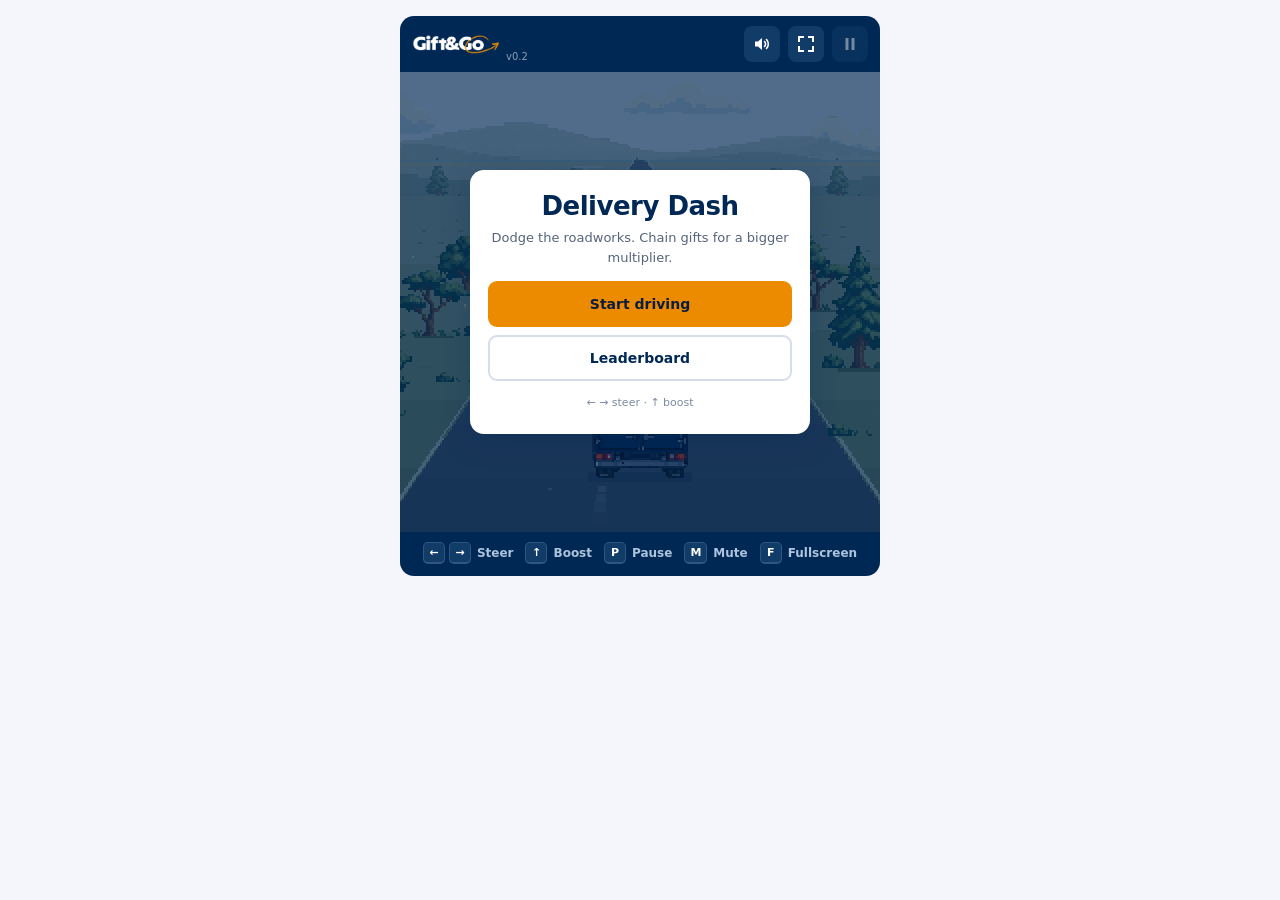
==== commit 18175eb9: "Remove driver taglines from the select screen Co-Authored-By: Claude Opus 5.5 <noreply@anthropic.com" ====
--- a/index.html
+++ b/index.html
@@ -295,7 +295,6 @@
 .dash-hero-portrait { align-self: center; width: 96px; height: 96px; image-rendering: pixelated; border-radius: 10px; background: radial-gradient(circle at 50% 40%, #FFFFFF33, transparent 70%); }
 .dash-hero[aria-checked="true"] .dash-hero-portrait { background: radial-gradient(circle at 50% 40%, var(--accent), transparent 72%); }
 .dash-hero-name { font-size: 17px; font-weight: 800; letter-spacing: 0.5px; text-align: center; }
-.dash-hero-tagline { min-height: 2.6em; font-size: 10.5px; line-height: 1.3; color: #C6D5E8; text-align: center; }
 .dash-hero-stats { display: grid; grid-template-columns: auto 1fr; align-items: center; gap: 4px 8px; margin: 0; }
 .dash-hero-stats dt { font-size: 9.5px; font-weight: 700; letter-spacing: 0.6px; text-transform: uppercase; color: #FFC35B; }
 .dash-hero-stats dd { margin: 0; }
@@ -414,7 +413,6 @@
 const CHARACTERS = {
     van: {
         name: 'GnG Van',
-        tagline: 'Built for parcels. Fears nothing. Except Joe.',
         portrait: 'portraitVan', sprite: 'truck', rival: 'ferrari', rivalName: 'Joe',
         accent: '#ED8B00',
         rules: { boostFactor: 1.6, nitroBase: 3, rechargeSeconds: 8, laneSeconds: 0.16, cargo: 1, startShields: 1 },
@@ -429,7 +427,6 @@
     },
     joe: {
         name: 'Joe',
-        tagline: 'Wrong way. Right attitude. Sunglasses stay on.',
         portrait: 'portraitJoe', sprite: 'ferrariRear', rival: 'vanFront', rivalName: 'GnG Van',
         accent: '#D9381E',
         rules: { boostFactor: 1.7, nitroBase: 2, rechargeSeconds: 9, laneSeconds: 0.12, cargo: 0.5, startShields: 0 },
@@ -2330,7 +2327,7 @@
             throw new Error(`Missing game element: ${selector}`);
         return el;
     }
-    /** One tile per driver: portrait, name, tagline, stat bars and the rival they will meet. */
+    /** One tile per driver: portrait, name, stat bars and the rival they will meet. */
     buildSelect() {
         const doc = this.root.ownerDocument;
         const make = (tag, className, text = '') => {
@@ -2366,7 +2363,7 @@
                 value.setAttribute('aria-label', `${stat.value} out of ${STAT_MAX}, ${stat.note}`);
                 stats.append(make('dt', '', stat.label), value);
             }
-            tile.append(portrait, make('span', 'dash-hero-name', character.name), make('span', 'dash-hero-tagline', character.tagline), stats, make('span', 'dash-hero-rival', `${SELECT_COPY.rival} ${character.rivalName}`));
+            tile.append(portrait, make('span', 'dash-hero-name', character.name), stats, make('span', 'dash-hero-rival', `${SELECT_COPY.rival} ${character.rivalName}`));
             return tile;
         }));
     }
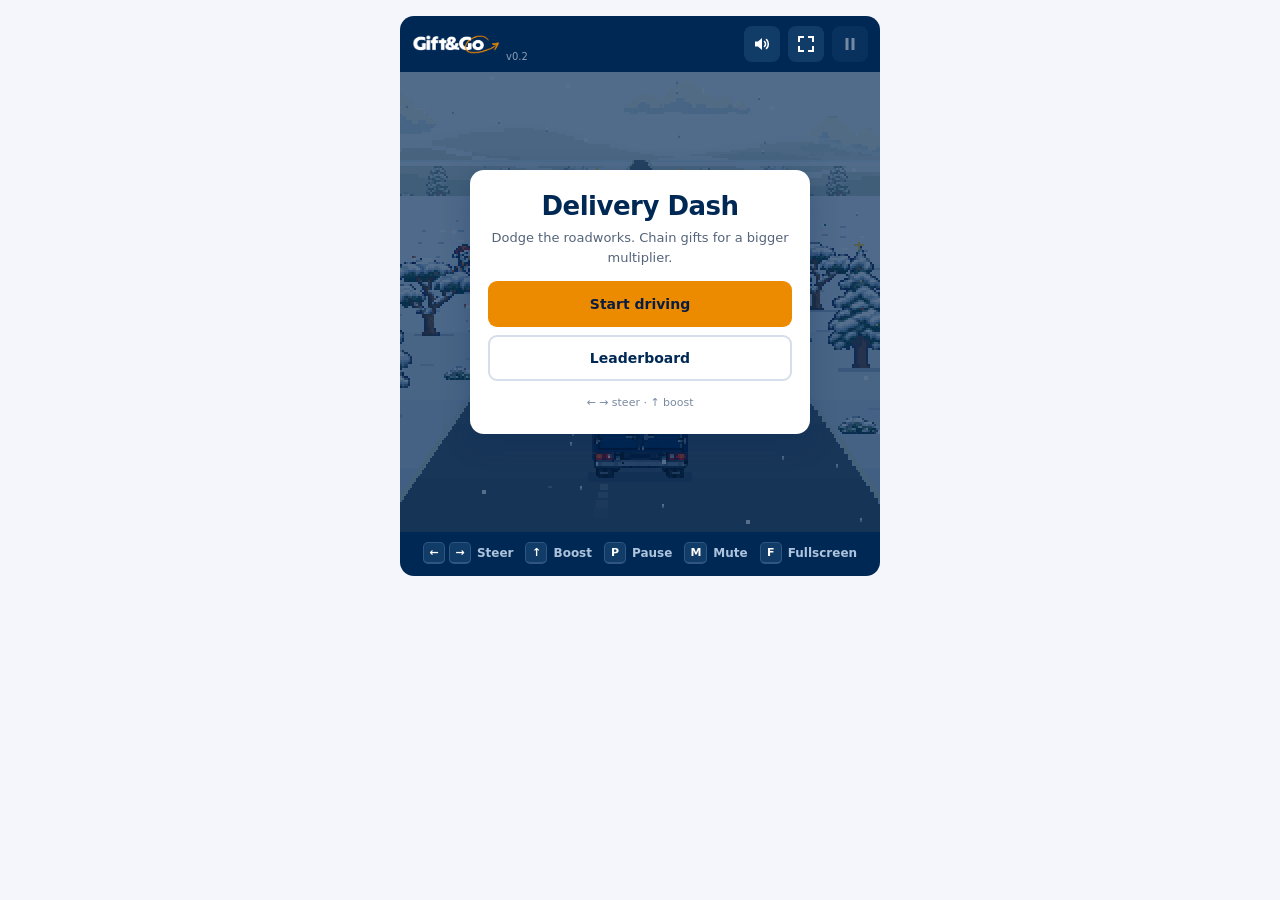
==== commit c8e31d55: "Add festive winter event behind a festive auto/on/off switch From 1 December to 6 January (or when f" ====
--- a/index.html
+++ b/index.html
@@ -408,6 +408,10 @@
 // Embedded sprites, including the original loading-animation scenery.
 const DELIVERY_DASH_ASSETS = { "truck": "[data-uri]", "logo": "[data-uri]", "trees": "[data-uri]", "hills": "[data-uri]", "cloud0": "[data-uri]", "cloud1": "[data-uri]", "cloud2": "[data-uri]", "snappy": "[data-uri]", "giftasaurusBody": "[data-uri]", "giftasaurusOpen": "[data-uri]", "giftasaurusClosed": "[data-uri]", "stalledCar": "[data-uri]", "maintenanceTruck": "[data-uri]", "laneClosed": "[data-uri]", "laneOpen": "[data-uri]", "birdsStanding": "[data-uri]", "birdsFlapping": "[data-uri]", "puddle": "[data-uri]", "windsockLimp": "[data-uri]", "windsockStreaming": "[data-uri]", "craneBody": "[data-uri]", "craneBall": "[data-uri]", "ferrari": "[data-uri]", "ferrariRear": "[data-uri]", "vanFront": "[data-uri]", "portraitJoe": "[data-uri]", "portraitVan": "[data-uri]" };
 
+// Festive sprites (generated with Codex, see assets/*-festive.png and assets/snowman.png), swapped in by key while the festive
+// theme is on: the drivers, a snow-laden tree atlas laid out like the everyday one, and the roadside snowman.
+const FESTIVE_ASSETS = { "portraitJoe": "[data-uri]", "portraitVan": "[data-uri]", "ferrariRear": "[data-uri]", "truck": "[data-uri]", "trees": "[data-uri]", "snowman": "[data-uri]" };
+
 const CHARACTER_IDS = ['van', 'joe'];
 const STAT_MAX = 10;
 const CHARACTERS = {
@@ -1759,6 +1763,9 @@
 const CAR_PASS_LEVEL = 0.5;
 /** The recording builds up by itself, so distance only quietens it once the car has gone by. */
 const CAR_PASS_RECEDE_DISTANCE = 120;
+/** Sleigh bells: loudest level as the sleigh passes overhead, and the gap between shakes. */
+const SLEIGH_BELL_LEVEL = 0.12;
+const SLEIGH_SHAKE_SECONDS = 0.34;
 /** Plays short game sounds. Browsers only allow audio after a user gesture, so call `unlock` from one. */
 class DeliveryDashSfx {
     constructor(win, base = DEFAULT_SFX_BASE) {
@@ -1770,6 +1777,7 @@
         this._volume = DEFAULT_SFX_VOLUME;
         this.engine = null;
         this.carPass = null;
+        this.bells = null;
         try {
             const stored = win.localStorage.getItem(SFX_VOLUME_KEY);
             if (stored !== null && Number.isFinite(Number(stored)))
@@ -1895,8 +1903,40 @@
         voice.update(pitch, level, now);
         voice.pan?.pan.setTargetAtTime(Math.max(-1, Math.min(1, car.pan)), now, 0.05);
     }
+    /**
+     * Sleigh bells for a festive flyby: shakes of high, inharmonic bell partials that swell as the sleigh passes overhead
+     * and pan across with it (`direction` 1 is left to right).
+     */
+    sleighBells(direction, seconds) {
+        const ctx = this.ctx;
+        if (!ctx || ctx.state !== 'running' || this._volume <= 0)
+            return;
+        this.stopBells();
+        const { gain, pan } = this.voiceOutput(ctx), start = ctx.currentTime + 0.02;
+        gain.gain.setValueAtTime(0.0001, start);
+        gain.gain.exponentialRampToValueAtTime(SLEIGH_BELL_LEVEL, start + seconds * 0.5);
+        gain.gain.exponentialRampToValueAtTime(0.0001, start + seconds);
+        pan?.pan.setValueAtTime(-0.8 * direction, start);
+        pan?.pan.linearRampToValueAtTime(0.8 * direction, start + seconds);
+        for (let shake = start; shake < start + seconds - 0.2; shake += SLEIGH_SHAKE_SECONDS) {
+            for (let hit = 0; hit < 3; hit++) {
+                const pitch = 2400 + Math.random() * 900, at = shake + hit * 0.055 + Math.random() * 0.01;
+                [1, 2.76, 5.4].forEach((partial, index) => this.tone('sine', pitch * partial, pitch * partial, at, 0.14 - index * 0.03, 0.5 / (index + 1), gain));
+            }
+        }
+        this.bells = gain;
+    }
+    /** Fades out any sleigh bells still ringing, for a pause or a crash mid-flyby. */
+    stopBells() {
+        if (!this.bells || !this.ctx)
+            return;
+        this.bells.gain.cancelScheduledValues(this.ctx.currentTime);
+        this.bells.gain.setTargetAtTime(0.0001, this.ctx.currentTime, 0.05);
+        this.bells = null;
+    }
     destroy() {
         this.stopEngine();
+        this.stopBells();
         void this.ctx?.close().catch(() => { });
         this.ctx = this.master = null;
     }
@@ -1979,7 +2019,7 @@
         }
     }
     /** One oscillator note with a fast attack and an exponential decay, optionally gliding in pitch. */
-    tone(wave, from, to, start, length, peak) {
+    tone(wave, from, to, start, length, peak, destination = this.master) {
         const ctx = this.ctx, osc = ctx.createOscillator(), gain = ctx.createGain();
         osc.type = wave;
         osc.frequency.setValueAtTime(from, start);
@@ -1988,7 +2028,7 @@
         gain.gain.setValueAtTime(0.0001, start);
         gain.gain.exponentialRampToValueAtTime(peak, start + 0.005);
         gain.gain.exponentialRampToValueAtTime(0.0001, start + length);
-        osc.connect(gain).connect(this.master);
+        osc.connect(gain).connect(destination);
         osc.start(start);
         osc.stop(start + length + 0.02);
     }
@@ -2007,6 +2047,66 @@
         this.tone('sine', 140, 40, start, length * 0.8, peak * 0.9);
     }
 }
+
+const FESTIVE_SETTINGS = ['auto', 'on', 'off'];
+const isFestiveSetting = (value) => FESTIVE_SETTINGS.some(setting => setting === value);
+/** Query parameter that overrides the host page's setting, for checking either look on a live build. */
+const FESTIVE_QUERY_PARAM = 'festive';
+/** The season runs from FESTIVE_START (inclusive) through to the end of FESTIVE_END, as [month 0-11, day]. */
+const FESTIVE_START = [11, 1];
+const FESTIVE_END = [0, 6];
+const isFestiveDate = (date) => {
+    const month = date.getMonth(), day = date.getDate();
+    return (month === FESTIVE_START[0] && day >= FESTIVE_START[1]) || (month === FESTIVE_END[0] && day <= FESTIVE_END[1]);
+};
+/** The query parameter wins over the host's setting; `auto` then asks the calendar. */
+const resolveFestive = (setting, search, date) => {
+    let override = null;
+    try {
+        override = new URLSearchParams(search).get(FESTIVE_QUERY_PARAM);
+    }
+    catch { }
+    const chosen = isFestiveSetting(override) ? override : setting;
+    return chosen === 'auto' ? isFestiveDate(date) : chosen === 'on';
+};
+const STANDARD_THEME = {
+    festive: false,
+    grass: ['#A4B397', '#96AA84', '#899F73', '#7C9465', '#70875C'],
+    patches: ['#819A69', '#A0AF7B'],
+    stem: '#C5CD91',
+    flowers: ['#F1E6B0', '#DDAC58'],
+    treeShadow: '#586F49',
+    water: ['#A6C3C3', '#8CAFB9', '#709FAB', '#608C9B', '#537D90'],
+    ripples: ['#99BAC1', '#BAD1CE'],
+    bank: '#C7C6A3',
+};
+const FESTIVE_THEME = {
+    festive: true,
+    grass: ['#EEF2F8', '#E4EAF3', '#D9E1EC', '#CFD8E6', '#C4CFDF'],
+    patches: ['#B9C6D8', '#FFFFFF'],
+    stem: '#8D9B86',
+    flowers: ['#D9381E', '#2F7D4A'],
+    treeShadow: '#AEBBCD',
+    water: ['#E2EDF3', '#D4E4EC', '#C5DAE5', '#B7CFDD', '#A9C4D5'],
+    ripples: ['#FFFFFF', '#F1F7FB'],
+    bank: '#F4F7FB',
+};
+/** Snowfall: flakes on screen, their fall speed range in pixels a second and how far they sway. */
+const SNOW_FLAKES = 64;
+const SNOW_FALL = [14, 34];
+const SNOW_SWAY = 6;
+/** Santa's sleigh crosses the sky this often (seconds, random within the range), never in the first few seconds of a run. */
+const SLEIGH_FIRST_SECONDS = [10, 18];
+const SLEIGH_GAP_SECONDS = [25, 45];
+const SLEIGH_CROSS_SECONDS = 7;
+/** Share of flybys that run right to left and drop a present behind the hills. */
+const SLEIGH_REVERSE_CHANCE = 0.25;
+/** Baubles on the snowy roadside pine (green foliage between the snow), in pixels of the pine's window in the festive trees atlas, and the star at its tip. */
+const PINE_BAUBLES = [[20, 12], [22, 19], [18, 22], [26, 22], [23, 34], [30, 43], [22, 44]];
+const PINE_STAR = [20, 0];
+const BAUBLE_COLOURS = ['#D9381E', '#FFD24A', '#4FA3E0', '#B06BE0'];
+
+
 
 
 
@@ -2060,17 +2160,39 @@
 const CRANE_BALL_UNIT = 1.15;
 /** Chain length from the cable stub to the middle of the ball, in world units. */
 const CRANE_CHAIN = 110;
+/** Wind the snow drifts with during a bridge crosswind, in pixels a second, and how quickly it picks up and dies away. */
+const SNOW_GUST_DRIFT = 45;
+const SNOW_GUST_EASE_SECONDS = 0.6;
+/** Fresh snow, as RGB, for frosting the hills. */
+const SNOW_LIGHT = [244, 247, 251];
+/** Snowmen replace one roadside tree in SNOWMAN_EVERY (the decor slot SNOWMAN_SLOT), drawn SNOWMAN_UNIT world units to a sprite pixel. */
+const SNOWMAN_EVERY = 7;
+const SNOWMAN_SLOT = 3;
+const SNOWMAN_UNIT = 1.4;
+/** The sleigh's runners fly this far down the scene (below the HUD, above the horizon), rising up to SLEIGH_ARC mid-crossing. */
+const SLEIGH_BASE_Y = 39;
+const SLEIGH_ARC = 4;
+const SLEIGH_HEIGHT_SPREAD = 3;
+/** How far above the bottom of the van sprite the logo on its doors starts, so a taller festive sprite keeps it in place. */
+const VAN_LOGO_FROM_BOTTOM = 39;
 /** Reusable canvas game host. No Angular or third-party dependency. */
 class DeliveryDashGame {
     static { this.W = 240; }
     static { this.MIN_HEIGHT = 230; }
     static { this.MAX_HEIGHT = 560; }
-    constructor(root, win, onFinish = () => { }, musicBase = DEFAULT_MUSIC_BASE, sfxBase = DEFAULT_SFX_BASE) {
+    constructor(root, win, onFinish = () => { }, musicBase = DEFAULT_MUSIC_BASE, sfxBase = DEFAULT_SFX_BASE, festive = 'auto') {
         this.root = root;
         this.win = win;
         this.onFinish = onFinish;
         this.engine = new DeliveryDashEngine();
         this.scenery = {};
+        /** Snow-dusted copies of the hills and trees, made once the art loads when the festive theme is on. */
+        this.frosted = {};
+        this.sleigh = null;
+        this.nextSleighAt = -1;
+        this.lastSkyTime = 0;
+        this.snowDrift = 0;
+        this.snowWind = 0;
         this.frame = 0;
         this.lastTime = 0;
         this.destroyed = false;
@@ -2136,6 +2258,8 @@
         this.swipeKey = 'giftgo-delivery-dash-swipes-learned';
         this.thumbKey = 'giftgo-delivery-dash-thumb';
         this.sceneHeight = DeliveryDashGame.MIN_HEIGHT;
+        this.theme = resolveFestive(festive, win.location.search, new win.Date()) ? FESTIVE_THEME : STANDARD_THEME;
+        this.assets = this.theme.festive ? { ...DELIVERY_DASH_ASSETS, ...FESTIVE_ASSETS } : DELIVERY_DASH_ASSETS;
         this.canvas = this.find('[data-game-canvas]');
         this.logo = this.find('[data-truck-logo]');
         const ctx = this.canvas.getContext('2d');
@@ -2303,11 +2427,13 @@
             image.onerror = reject;
             image.src = source;
         });
-        void Promise.all(Object.entries(DELIVERY_DASH_ASSETS).filter(([key]) => key !== 'logo')
+        void Promise.all(Object.entries(this.assets).filter(([key]) => key !== 'logo')
             .map(async ([key, source]) => [key, await load(source)])).then(entries => {
             if (this.destroyed)
                 return;
             this.scenery = Object.fromEntries(entries);
+            if (this.theme.festive)
+                this.frosted = { hills: this.frost(this.scenery['hills'], 3, 0.45) };
             this.ready = true;
             this.find('[data-action="start"]').disabled = false;
             this.draw();
@@ -2349,7 +2475,7 @@
             tile.setAttribute('role', 'radio');
             tile.style.setProperty('--accent', character.accent);
             const portrait = make('img', 'dash-hero-portrait');
-            portrait.src = DELIVERY_DASH_ASSETS[character.portrait];
+            portrait.src = this.assets[character.portrait];
             portrait.alt = '';
             portrait.width = portrait.height = 96;
             const stats = make('dl', 'dash-hero-stats');
@@ -3288,13 +3414,14 @@
             const x = (startX - skyTime * 0.65 + 600) % 300 - 30;
             c.drawImage(cloud, Math.round(x), y);
         }
-        const hills = this.scenery['hills'];
+        const hills = this.frosted['hills'] ?? this.scenery['hills'];
         if (hills) {
             c.globalAlpha = 0.65;
             c.drawImage(hills, -28, 25, 320, 40);
             c.globalAlpha = 1;
             c.drawImage(hills, -79, 36, 320, 35);
         }
+        this.drawSleigh(skyTime);
         // The original loader's detailed foliage forms a distant woodland layer.
         const trees = this.scenery['trees'];
         if (trees) {
@@ -3303,24 +3430,32 @@
                 c.drawImage(trees, x, 43, 100, 22);
             c.globalAlpha = 1;
         }
-        const grass = ['#A4B397', '#96AA84', '#899F73', '#7C9465', '#70875C'];
+        const theme = this.theme, grass = theme.grass;
         for (let y = 62; y < height; y++)
             this.rect(grass[Math.min(4, Math.floor((y - 62) / (34 * stretch)))], 0, y, 240, 1);
         const riverTop = Math.max(44, this.project(0, bridge.far).y);
         const riverBottom = Math.min(height, this.project(0, bridge.near).y);
         if (bridge.far > 0 && riverBottom > riverTop) {
-            const water = ['#A6C3C3', '#8CAFB9', '#709FAB', '#608C9B', '#537D90'];
+            const water = theme.water;
             for (let y = Math.ceil(riverTop); y < riverBottom; y++) {
                 this.rect(water[Math.min(4, Math.floor((y - 44) / (38 * stretch)))], 0, y, 240, 1);
             }
             if (riverBottom < height - 2)
-                this.rect('#C7C6A3', 0, riverBottom, 240, 2);
+                this.rect(theme.bank, 0, riverBottom, 240, 2);
             for (let i = 0; i < 34; i++) {
                 const y = 48 + (i * 41) % Math.round(180 * stretch);
                 if (y <= riverTop || y >= riverBottom)
                     continue;
+                if (theme.festive) {
+                    // The river is frozen: still cracks in the ice and the odd glint instead of moving ripples.
+                    const x = (i * 73) % 250 - 5, glint = !this.motion.matches && Math.floor(skyTime * 1.5 + i * 0.7) % 7 === 0;
+                    this.rect(theme.ripples[i % 2], x, y, 4 + (y - 40) / (20 * stretch), 1);
+                    if (glint)
+                        this.rect('#FFFFFF', x + 1, y - 1, 1, 3);
+                    continue;
+                }
                 const x = ((i * 73 + skyTime * 3) % 260) - 10;
-                this.rect(i % 3 ? '#99BAC1' : '#BAD1CE', x, y, 5 + (y - 40) / (15 * stretch), 1);
+                this.rect(theme.ripples[i % 3 ? 0 : 1], x, y, 5 + (y - 40) / (15 * stretch), 1);
             }
         }
         // Patches and flowers sit on the same receding plane as the road.
@@ -3329,10 +3464,10 @@
             if (onBridge(z))
                 continue;
             const p = this.project((i % 2 ? -1 : 1) * (148 + (i * 29) % 380), z);
-            this.rect(i % 3 ? '#819A69' : '#A0AF7B', p.x, p.y, (7 + i % 9) * p.scale, 2 * p.scale);
+            this.rect(theme.patches[i % 3 ? 0 : 1], p.x, p.y, (7 + i % 9) * p.scale, 2 * p.scale);
             if (i % 9 === 0) {
-                this.rect('#C5CD91', p.x + 2 * p.scale, p.y - 3 * p.scale, p.scale, 4 * p.scale);
-                this.rect(i % 18 ? '#F1E6B0' : '#DDAC58', p.x + p.scale, p.y - 4 * p.scale, 3 * p.scale, p.scale);
+                this.rect(theme.stem, p.x + 2 * p.scale, p.y - 3 * p.scale, p.scale, 4 * p.scale);
+                this.rect(theme.flowers[i % 18 ? 0 : 1], p.x + p.scale, p.y - 4 * p.scale, 3 * p.scale, p.scale);
             }
         }
         const asphalt = ['#6B747B', '#646E77', '#5C6670', '#55606A', '#4E5963', '#48535F', '#424D59'];
@@ -3375,6 +3510,8 @@
                 this.rect('#F4F0DD', p.x - 2 * p.scale, p.y - 16 * p.scale, 6 * p.scale, 7 * p.scale);
                 this.rect('#ED8B00', p.x - p.scale, p.y - 15 * p.scale, 4 * p.scale, 2 * p.scale);
             }
+            else if (this.theme.festive && d.index % SNOWMAN_EVERY === SNOWMAN_SLOT)
+                this.snowman(p.x, p.y, p.scale, d.side);
             else
                 this.tree(p.x, p.y, p.scale, d.index % 3);
             if (trees && !onBridge(d.z + 28)) {
@@ -3397,6 +3534,7 @@
         this.speedStreaks();
         this.drawTruck();
         objects.filter(overTruck).forEach(o => this.drawLit(o));
+        this.snowfall(skyTime);
         const sweepAge = this.engine.elapsed - this.engine.sweepAt;
         if (sweepAge >= 0 && sweepAge < 0.5 && !this.motion.matches) {
             c.globalAlpha = 0.35 * (1 - sweepAge / 0.5);
@@ -3615,8 +3753,181 @@
             return;
         // Atlas windows reuse the actual broadleaf, pine and spreading tree artwork.
         const [sx, sw, width, height] = [[24, 60, 90, 99], [126, 42, 67, 108], [222, 60, 94, 103]][variant];
-        this.rect('#586F49', x - 20 * scale, y, 42 * scale, 3 * scale);
-        this.ctx.drawImage(image, sx, 0, sw, 66, Math.round(x - width * scale / 2), Math.round(y - height * scale), Math.max(1, Math.round(width * scale)), Math.max(1, Math.round(height * scale)));
+        this.rect(this.theme.treeShadow, x - 20 * scale, y, 42 * scale, 3 * scale);
+        const left = Math.round(x - width * scale / 2), top = Math.round(y - height * scale);
+        this.ctx.drawImage(image, sx, 0, sw, 66, left, top, Math.max(1, Math.round(width * scale)), Math.max(1, Math.round(height * scale)));
+        if (this.theme.festive && variant === 1)
+            this.decoratePine(left, top, width * scale / sw, height * scale / 66);
+    }
+    /** A snowman beside the road, facing the traffic: it stands on the left verge as drawn and is mirrored on the right. */
+    snowman(x, y, scale, side) {
+        const image = this.scenery['snowman'];
+        if (!image)
+            return;
+        const width = image.naturalWidth * SNOWMAN_UNIT * scale, height = image.naturalHeight * SNOWMAN_UNIT * scale;
+        this.rect(this.theme.treeShadow, x - width * 0.45, y, width * 0.9, 2 * scale);
+        const left = Math.round(x - width / 2), top = Math.round(y - height), drawnWidth = Math.max(1, Math.round(width)), drawnHeight = Math.max(1, Math.round(height));
+        if (side > 0) {
+            this.ctx.save();
+            this.ctx.translate(left + drawnWidth, top);
+            this.ctx.scale(-1, 1);
+            this.ctx.drawImage(image, 0, 0, drawnWidth, drawnHeight);
+            this.ctx.restore();
+        }
+        else
+            this.ctx.drawImage(image, left, top, drawnWidth, drawnHeight);
+    }
+    /** Baubles that twinkle in turn and a gold star, placed in the pine's own atlas pixels. */
+    decoratePine(left, top, unitX, unitY) {
+        const size = Math.max(1, Math.round(Math.min(unitX, unitY) * 1.6)), time = this.engine.elapsed + this.idleTime / 18;
+        PINE_BAUBLES.forEach(([baubleX, baubleY], index) => {
+            const lit = this.motion.matches || Math.floor(time * 2 + index * 0.45) % 3 !== 0;
+            this.rect(lit ? BAUBLE_COLOURS[index % BAUBLE_COLOURS.length] : '#5E6B5A', left + baubleX * unitX - size / 2, top + baubleY * unitY - size / 2, size, size);
+        });
+        const [starX, starY] = PINE_STAR, star = Math.max(1, Math.round(unitX * 2)), centreX = left + starX * unitX, centreY = top + starY * unitY;
+        this.rect('#FFD24A', centreX - star, centreY - star / 2, star * 2 + 1, Math.max(1, star / 2));
+        this.rect('#FFD24A', centreX - star / 4, centreY - star * 1.25, Math.max(1, star / 2), star * 2);
+    }
+    /** A copy of an image with snow on every upward-facing edge, `depth` pixels deep, and the rest lightened by `pale`. */
+    frost(image, depth, pale) {
+        if (!image)
+            return undefined;
+        const canvas = this.root.ownerDocument.createElement('canvas'), width = image.naturalWidth, height = image.naturalHeight;
+        canvas.width = width;
+        canvas.height = height;
+        const c = canvas.getContext('2d');
+        if (!c)
+            return undefined;
+        c.drawImage(image, 0, 0);
+        const pixels = c.getImageData(0, 0, width, height), data = pixels.data;
+        for (let x = 0; x < width; x++) {
+            let cover = 0;
+            for (let y = 0; y < height; y++) {
+                const at = (y * width + x) * 4;
+                if (!data[at + 3]) {
+                    cover = 0;
+                    continue;
+                }
+                if (y === 0 || !data[at - width * 4 + 3])
+                    cover = depth;
+                const mix = cover > 0 ? 0.92 : pale;
+                for (let channel = 0; channel < 3; channel++)
+                    data[at + channel] = Math.round(data[at + channel] + (SNOW_LIGHT[channel] - data[at + channel]) * mix);
+                cover--;
+            }
+        }
+        c.putImageData(pixels, 0, 0);
+        return canvas;
+    }
+    /** Falling snow in three depths, drifting with a crosswind and hidden inside a tunnel. Reduced motion freezes it. */
+    snowfall(skyTime) {
+        if (!this.theme.festive)
+            return;
+        const calm = this.motion.matches, gust = this.engine.gust, height = this.sceneHeight;
+        const step = Math.max(0, Math.min(0.1, skyTime - this.lastSkyTime));
+        const target = gust && gust.startedAt !== null ? gust.direction * SNOW_GUST_DRIFT : 0;
+        this.snowWind += (target - this.snowWind) * (1 - Math.exp(-step / SNOW_GUST_EASE_SECONDS));
+        this.snowDrift += this.snowWind * step;
+        this.lastSkyTime = skyTime;
+        const view = this.tunnelView;
+        const shade = view ? Math.min(1, Math.max(0, Math.min(1, (view.near - 20) / 40)) + Math.max(0, Math.min(1, -(view.far + 20) / 60))) : 1;
+        if (shade <= 0)
+            return;
+        const time = calm ? 0 : skyTime, c = this.ctx;
+        c.globalAlpha = shade;
+        for (let index = 0; index < SNOW_FLAKES; index++) {
+            const depth = index % 3, fall = SNOW_FALL[0] + (SNOW_FALL[1] - SNOW_FALL[0]) * depth / 2, span = height + 4;
+            const y = ((index * 53.7 + fall * time) % span + span) % span - 2;
+            const sway = Math.sin(time * (0.7 + depth * 0.2) + index) * SNOW_SWAY;
+            const x = ((index * 97.3 + sway + this.snowDrift * (0.6 + depth * 0.2)) % 244 + 244) % 244 - 2, size = depth === 2 ? 2 : 1;
+            this.rect('#AEBBCD', x, y + 1, size, 1);
+            this.rect(depth ? '#FFFFFF' : '#E8EEF6', x, y, size, size);
+        }
+        c.globalAlpha = 1;
+    }
+    /** Starts, flies and retires the sleigh. Its timing is the renderer's own, so it never touches the run's random sequence. */
+    sleighFlight(skyTime) {
+        const between = ([low, high]) => low + Math.random() * (high - low);
+        const restarted = this.nextSleighAt < 0 || skyTime < this.nextSleighAt - SLEIGH_GAP_SECONDS[1] - 1 || (this.sleigh !== null && skyTime < this.sleigh.start);
+        if (restarted) {
+            this.sleigh = null;
+            this.sfx.stopBells();
+            this.nextSleighAt = skyTime + between(SLEIGH_FIRST_SECONDS);
+        }
+        if (this.sleigh && skyTime - this.sleigh.start > SLEIGH_CROSS_SECONDS) {
+            this.sleigh = null;
+            this.nextSleighAt = skyTime + between(SLEIGH_GAP_SECONDS);
+        }
+        if (this.engine.state !== 'running')
+            this.sfx.stopBells();
+        if (!this.sleigh && skyTime >= this.nextSleighAt) {
+            if (this.tunnelView)
+                this.nextSleighAt = skyTime + 3;
+            else {
+                const reverse = Math.random() < SLEIGH_REVERSE_CHANCE;
+                this.sleigh = { start: skyTime, direction: reverse ? -1 : 1, height: Math.random() * SLEIGH_HEIGHT_SPREAD, drop: reverse };
+                if (this.engine.state === 'running')
+                    this.sfx.sleighBells(this.sleigh.direction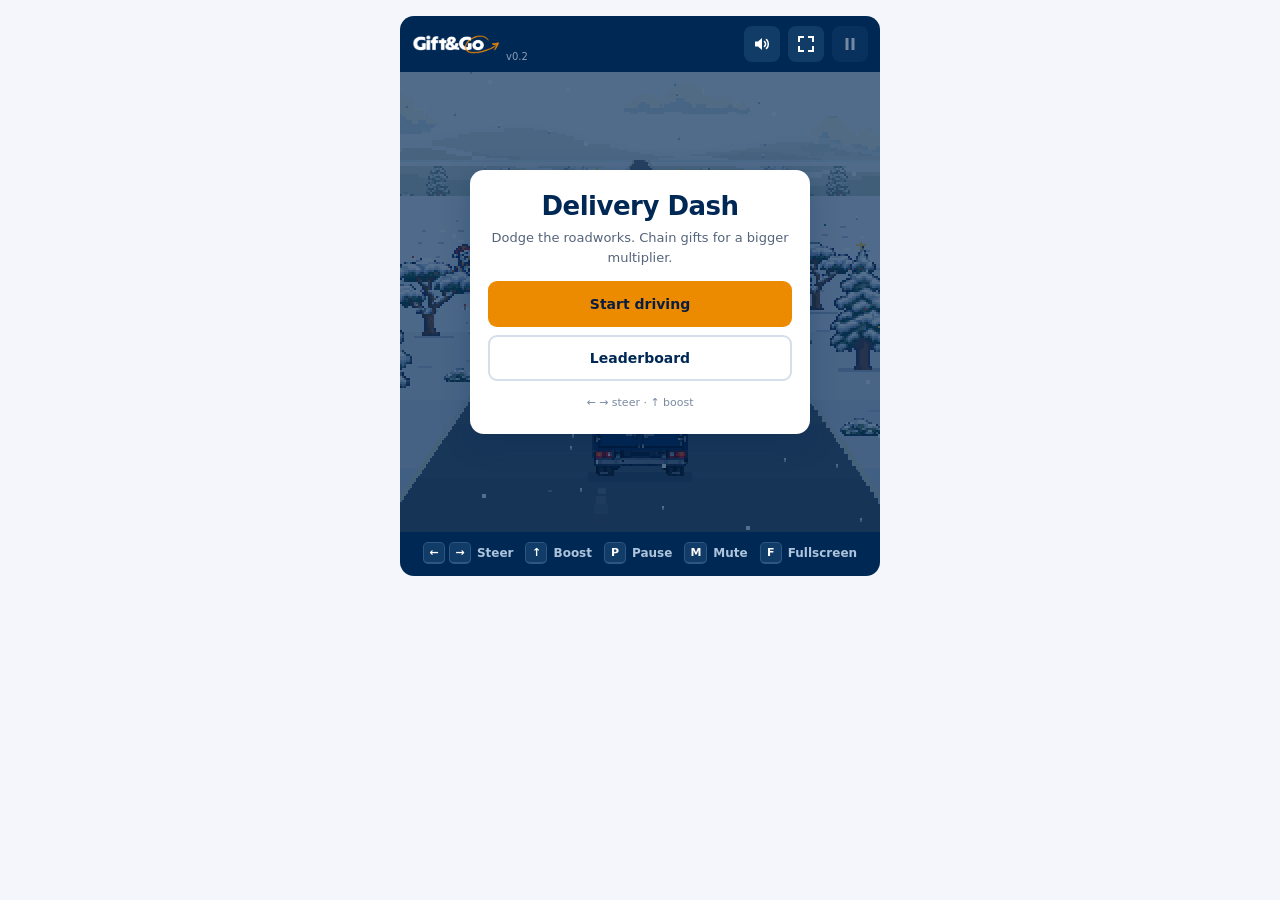
==== commit dc121bab: "Switch the festive event on by hand from now FESTIVE_DEFAULT in delivery-dash.season.ts is the event" ====
--- a/index.html
+++ b/index.html
@@ -2050,6 +2050,11 @@
 
 const FESTIVE_SETTINGS = ['auto', 'on', 'off'];
 const isFestiveSetting = (value) => FESTIVE_SETTINGS.some(setting => setting === value);
+/**
+ * The setting used when the host page passes none: the manual switch for the event. It is forced `on` for the 2026 season;
+ * set it to `off` to end the event (or `auto` to let the calendar decide from then on). `?festive=` still overrides it.
+ */
+const FESTIVE_DEFAULT = 'on';
 /** Query parameter that overrides the host page's setting, for checking either look on a live build. */
 const FESTIVE_QUERY_PARAM = 'festive';
 /** The season runs from FESTIVE_START (inclusive) through to the end of FESTIVE_END, as [month 0-11, day]. */
@@ -2180,7 +2185,7 @@
     static { this.W = 240; }
     static { this.MIN_HEIGHT = 230; }
     static { this.MAX_HEIGHT = 560; }
-    constructor(root, win, onFinish = () => { }, musicBase = DEFAULT_MUSIC_BASE, sfxBase = DEFAULT_SFX_BASE, festive = 'auto') {
+    constructor(root, win, onFinish = () => { }, musicBase = DEFAULT_MUSIC_BASE, sfxBase = DEFAULT_SFX_BASE, festive = FESTIVE_DEFAULT) {
         this.root = root;
         this.win = win;
         this.onFinish = onFinish;
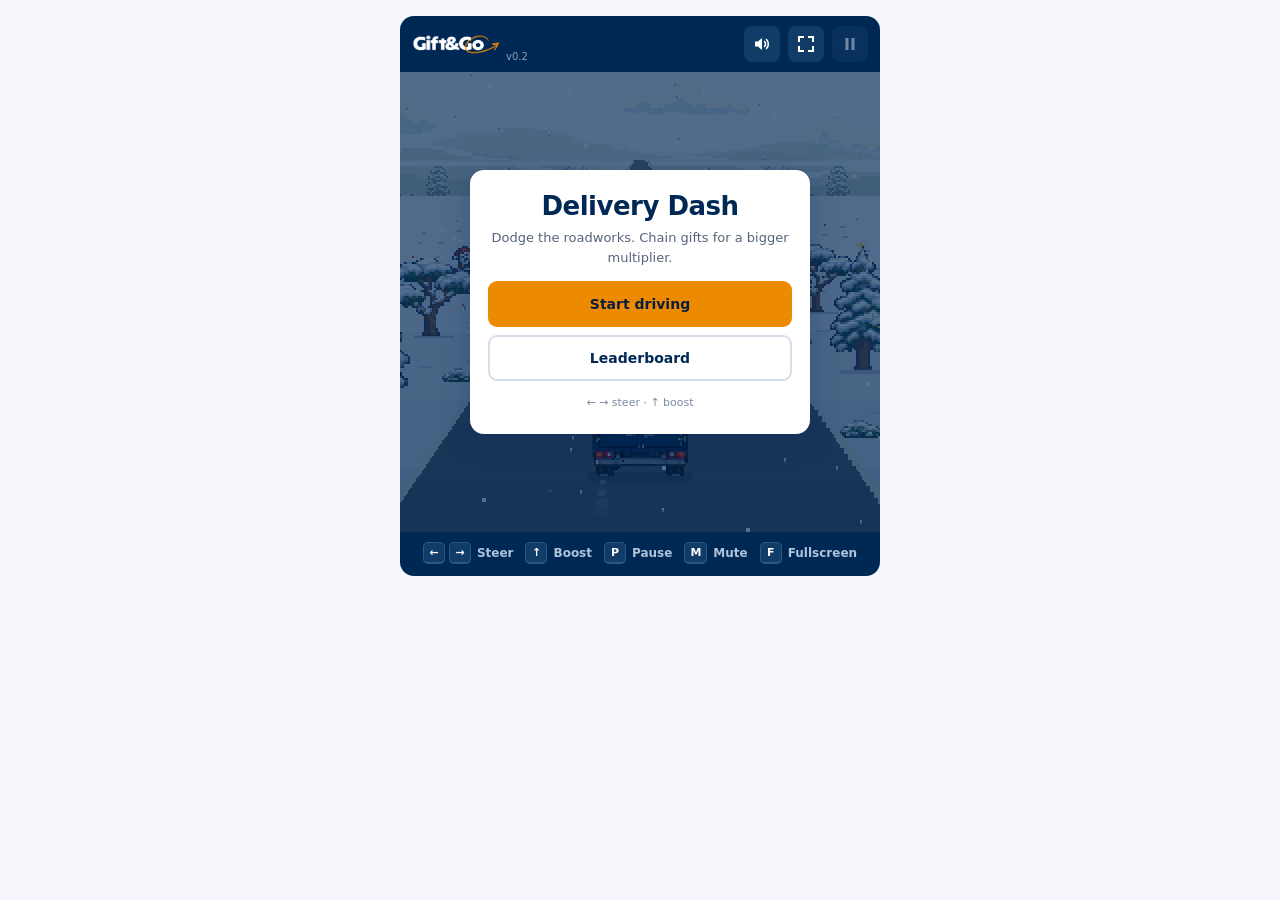
==== commit 0b4ade97: "Start the 2026 festive season early on 23 November The event goes back to following the calendar (FE" ====
--- a/index.html
+++ b/index.html
@@ -2050,19 +2050,22 @@
 
 const FESTIVE_SETTINGS = ['auto', 'on', 'off'];
 const isFestiveSetting = (value) => FESTIVE_SETTINGS.some(setting => setting === value);
-/**
- * The setting used when the host page passes none: the manual switch for the event. It is forced `on` for the 2026 season;
- * set it to `off` to end the event (or `auto` to let the calendar decide from then on). `?festive=` still overrides it.
- */
-const FESTIVE_DEFAULT = 'on';
+/** The setting used when the host page passes none. `?festive=` in the URL still overrides it. */
+const FESTIVE_DEFAULT = 'auto';
 /** Query parameter that overrides the host page's setting, for checking either look on a live build. */
 const FESTIVE_QUERY_PARAM = 'festive';
 /** The season runs from FESTIVE_START (inclusive) through to the end of FESTIVE_END, as [month 0-11, day]. */
 const FESTIVE_START = [11, 1];
 const FESTIVE_END = [0, 6];
+/**
+ * Seasons that start before FESTIVE_START, as [year, month 0-11, day]: from that day the event runs straight on into the
+ * usual season and ends with it on FESTIVE_END. The 2026 event started early, on 23 November.
+ */
+const FESTIVE_EARLY_STARTS = [[2026, 10, 23]];
+const inEarlyStart = (date) => FESTIVE_EARLY_STARTS.some(([year, month, day]) => date >= new Date(year, month, day) && date < new Date(year + 1, FESTIVE_END[0], FESTIVE_END[1] + 1));
 const isFestiveDate = (date) => {
     const month = date.getMonth(), day = date.getDate();
-    return (month === FESTIVE_START[0] && day >= FESTIVE_START[1]) || (month === FESTIVE_END[0] && day <= FESTIVE_END[1]);
+    return (month === FESTIVE_START[0] && day >= FESTIVE_START[1]) || (month === FESTIVE_END[0] && day <= FESTIVE_END[1]) || inEarlyStart(date);
 };
 /** The query parameter wins over the host's setting; `auto` then asks the calendar. */
 const resolveFestive = (setting, search, date) => {
